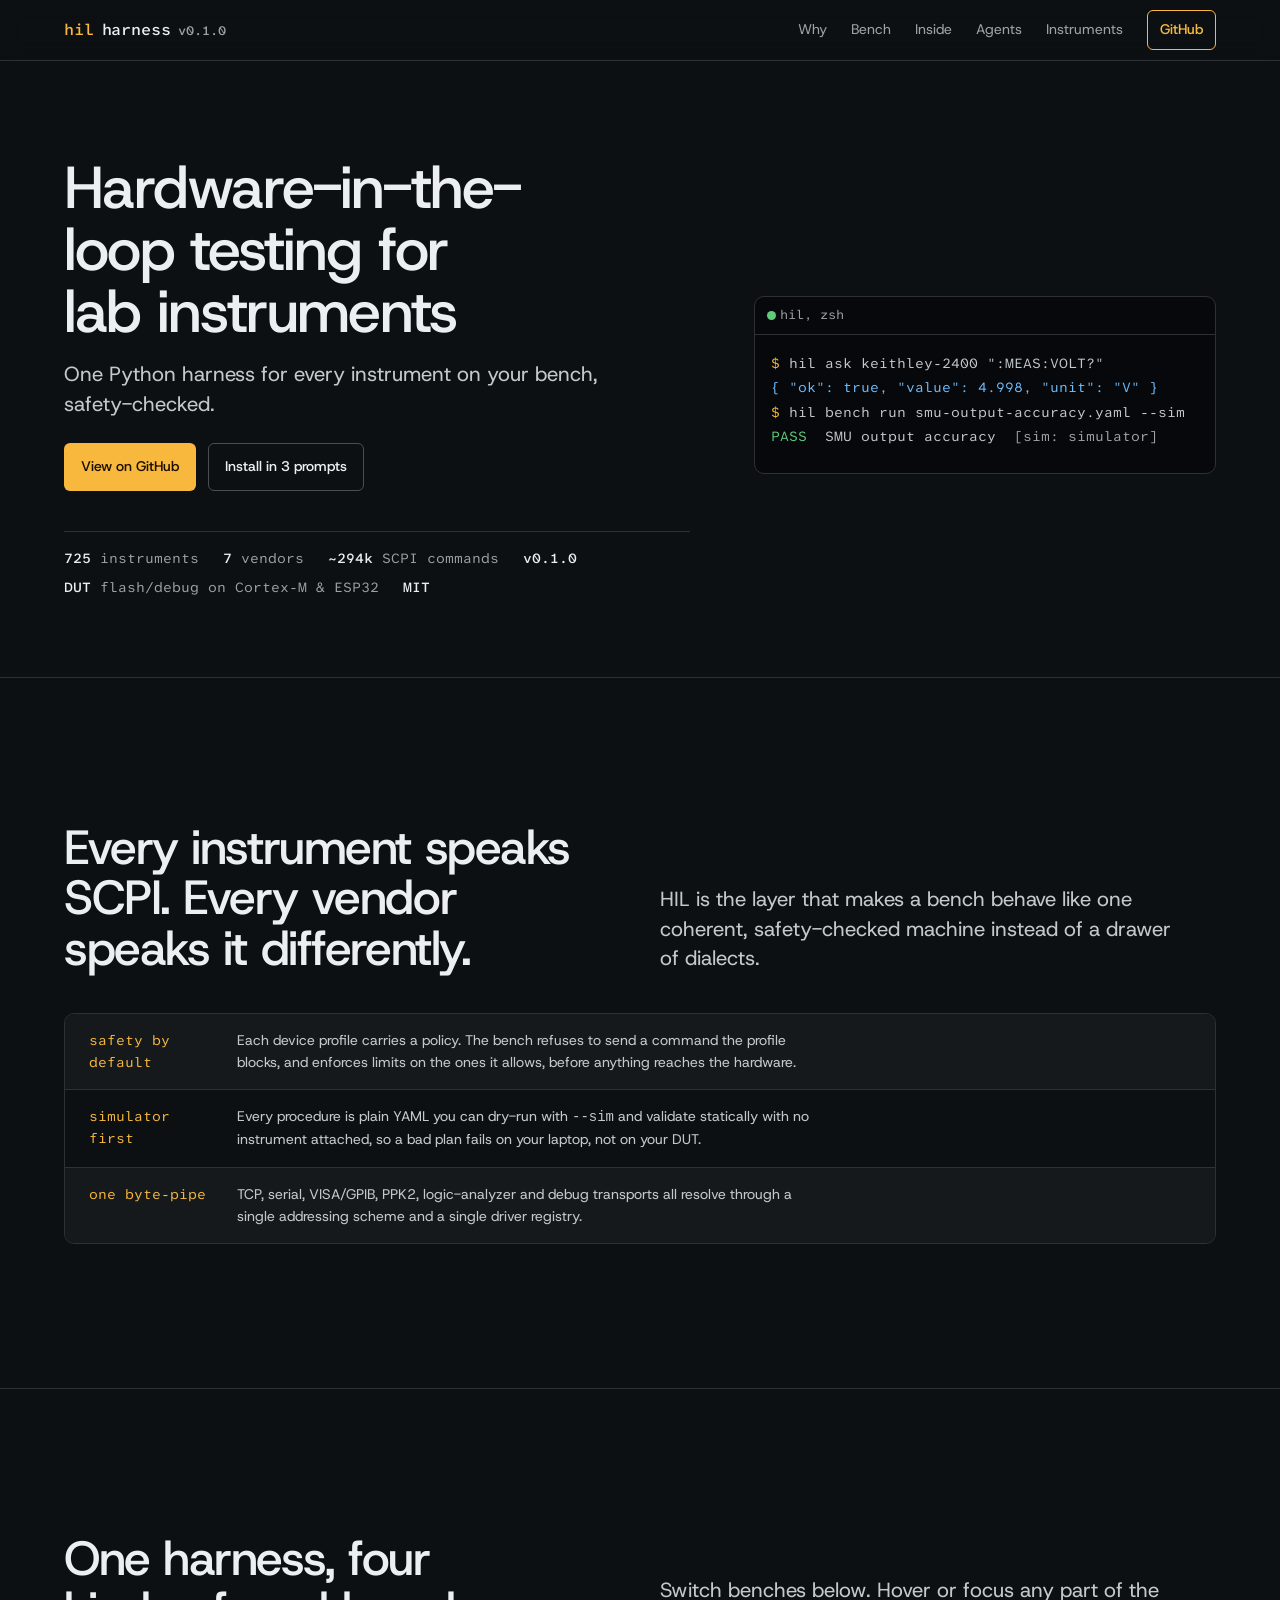
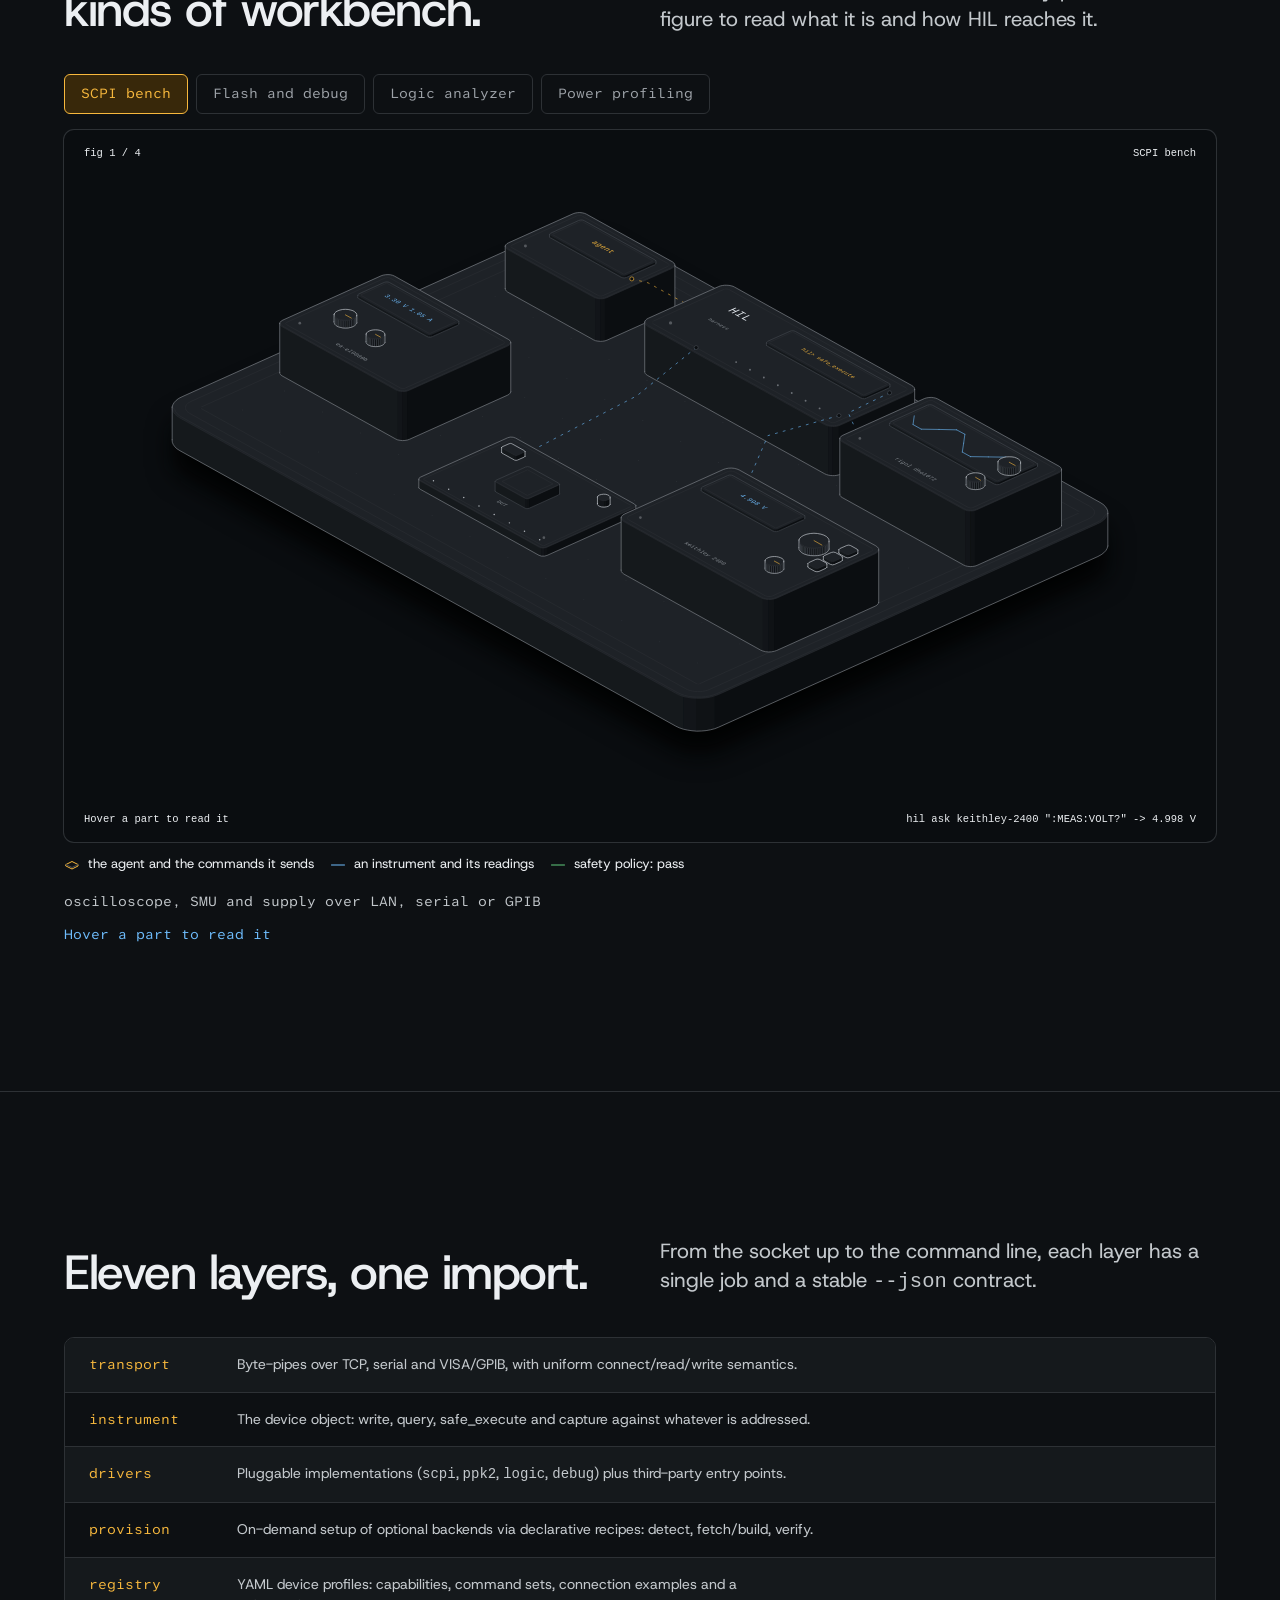
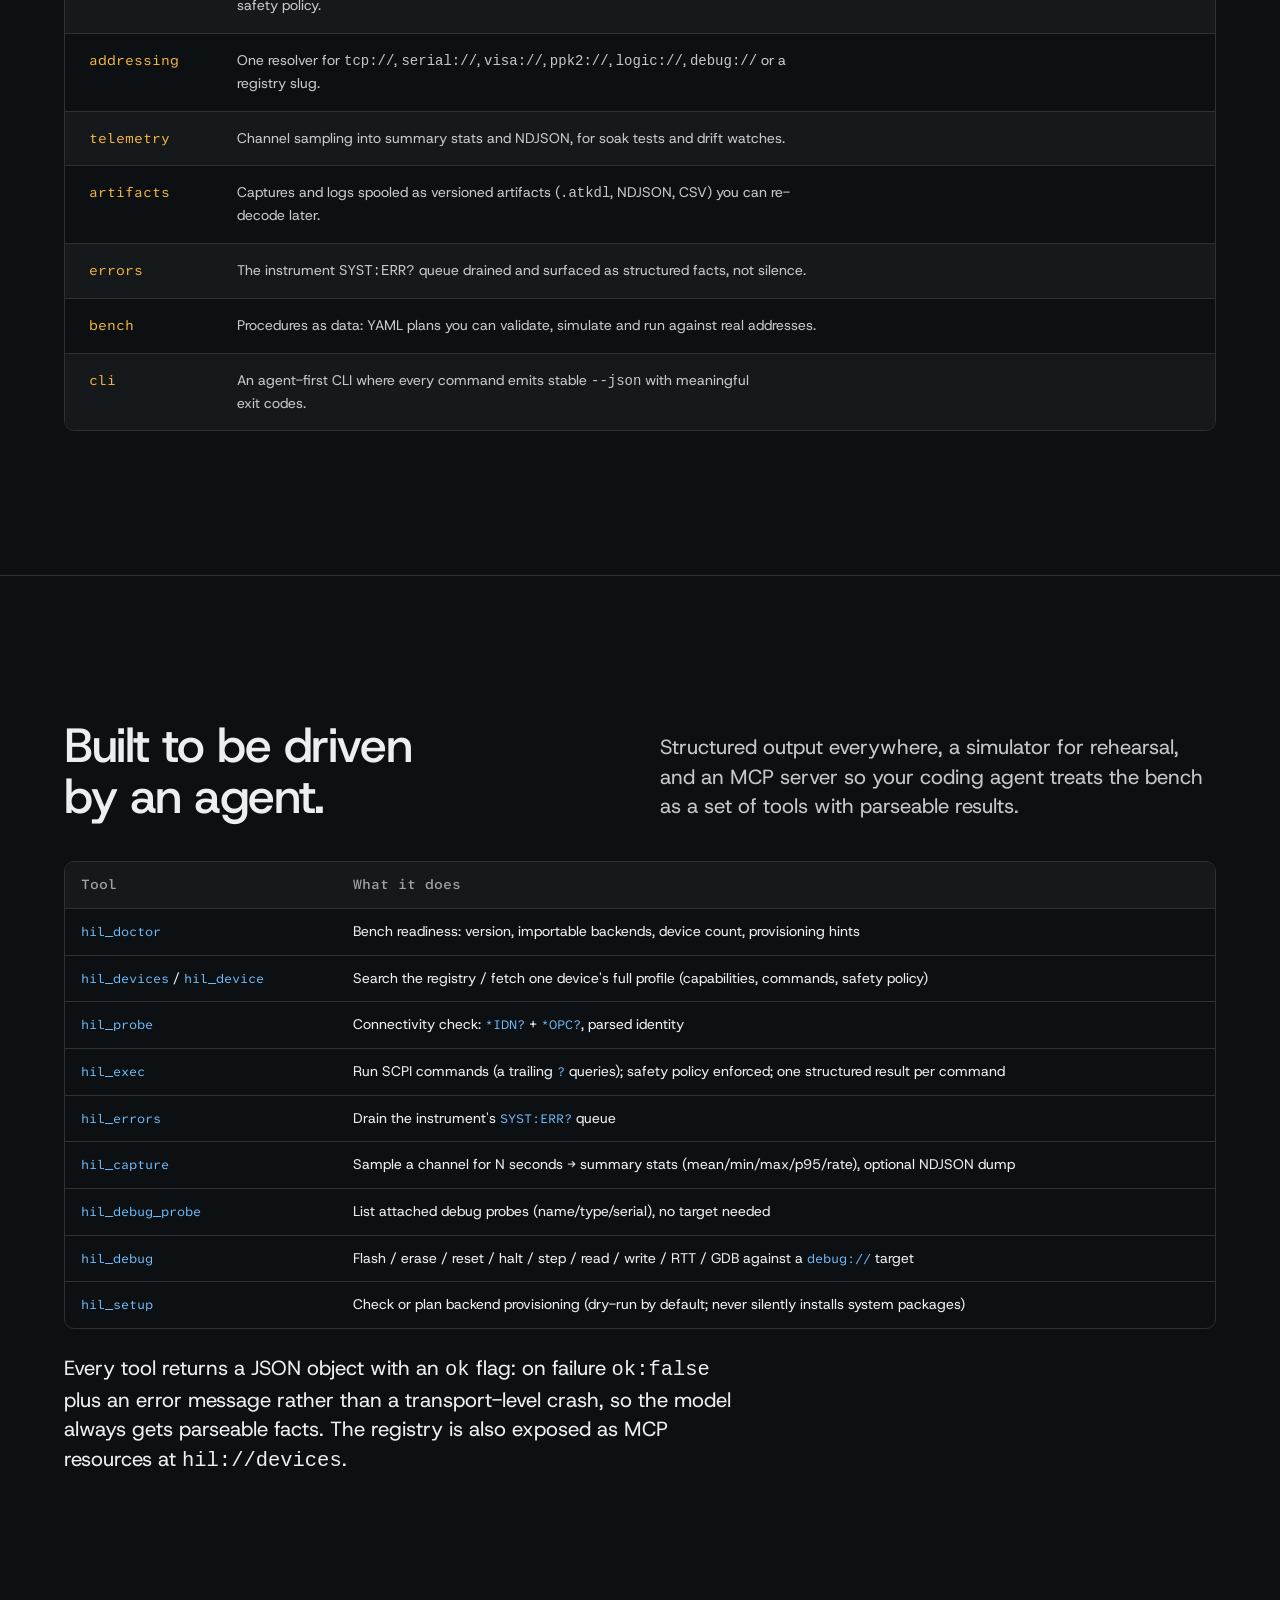
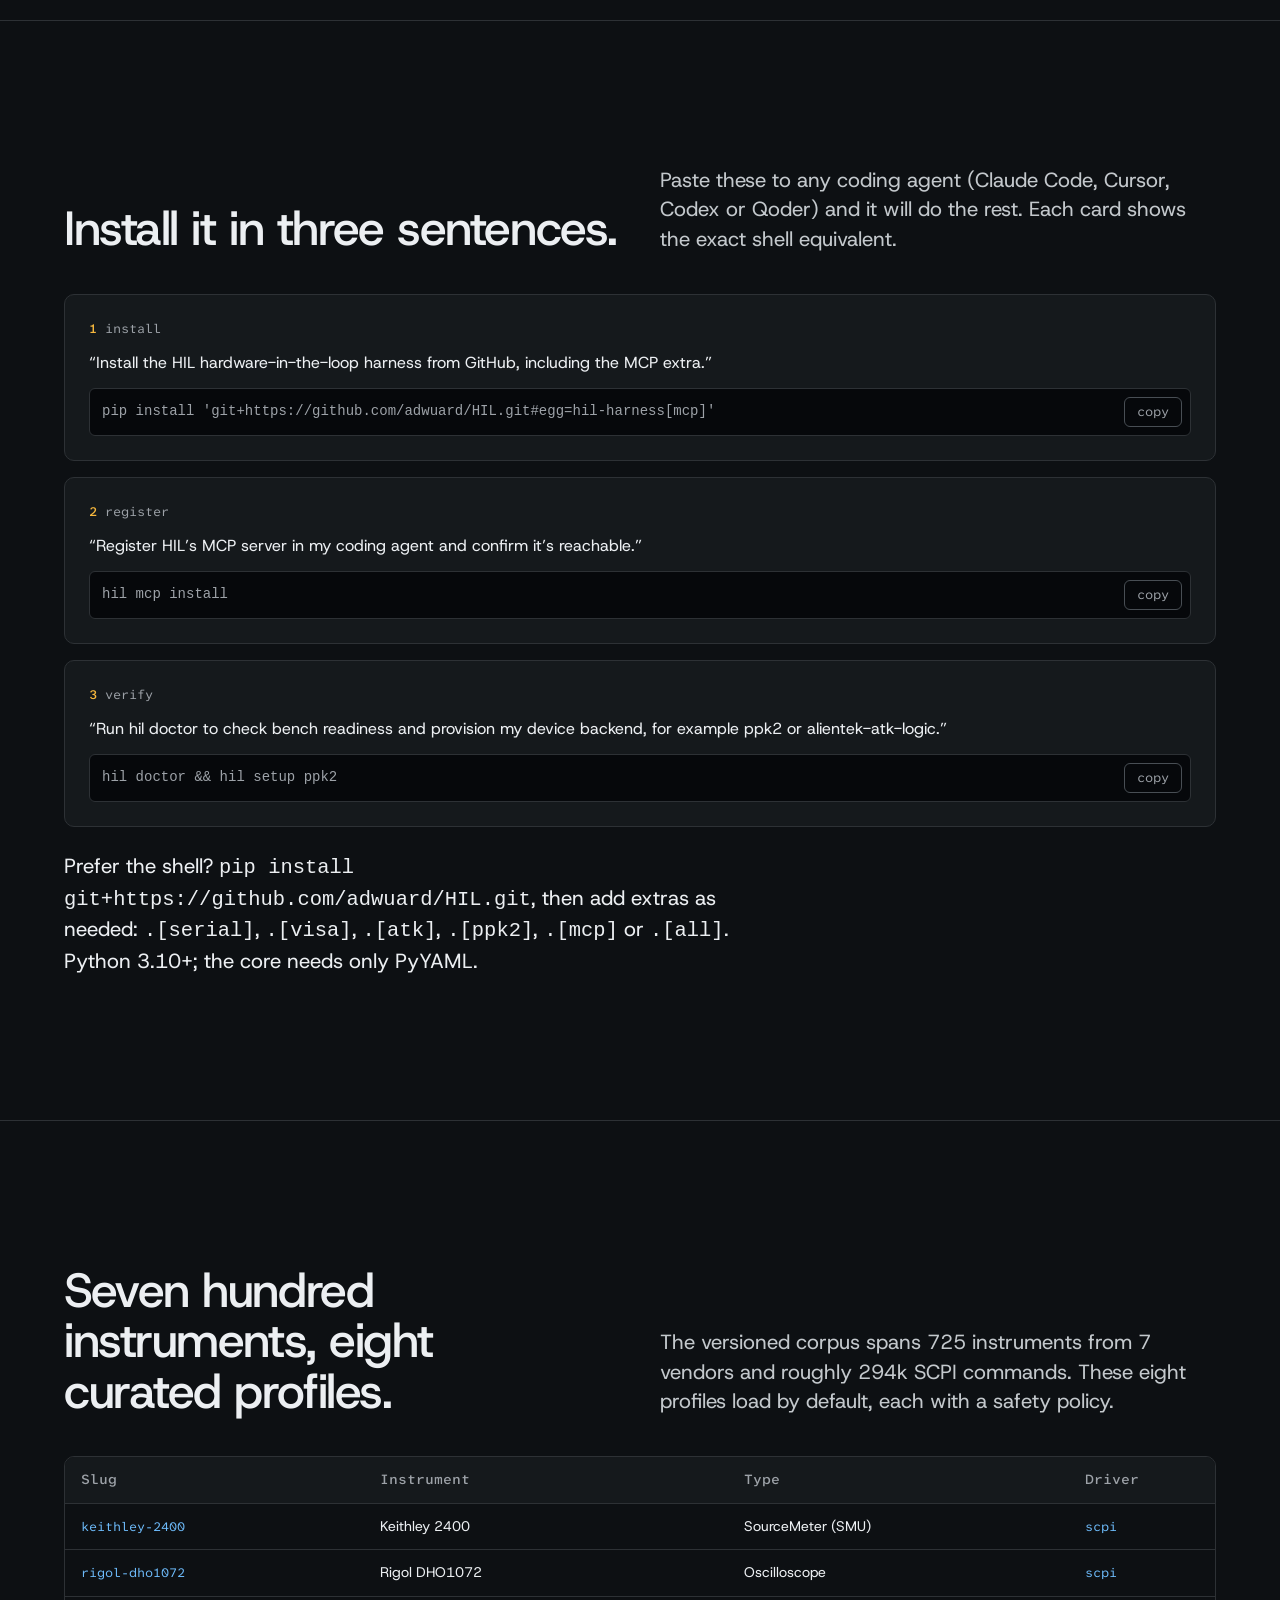
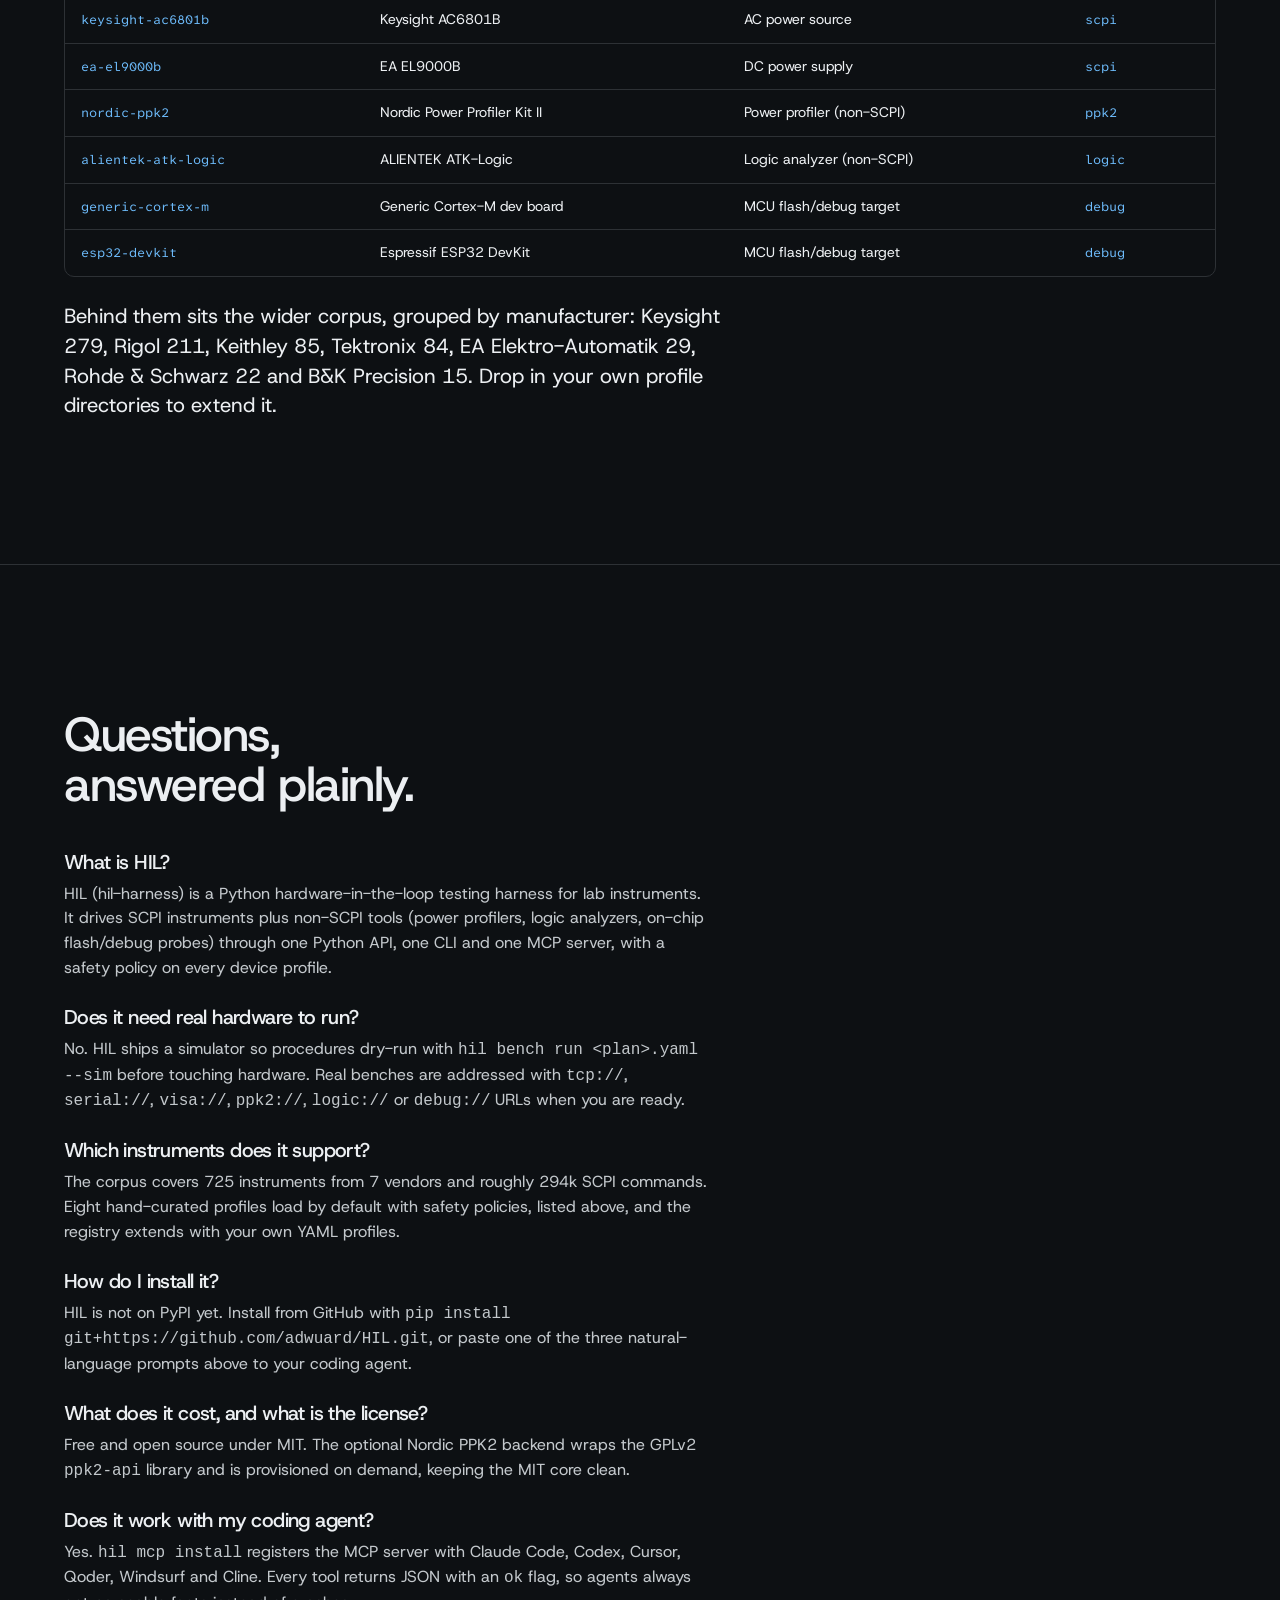
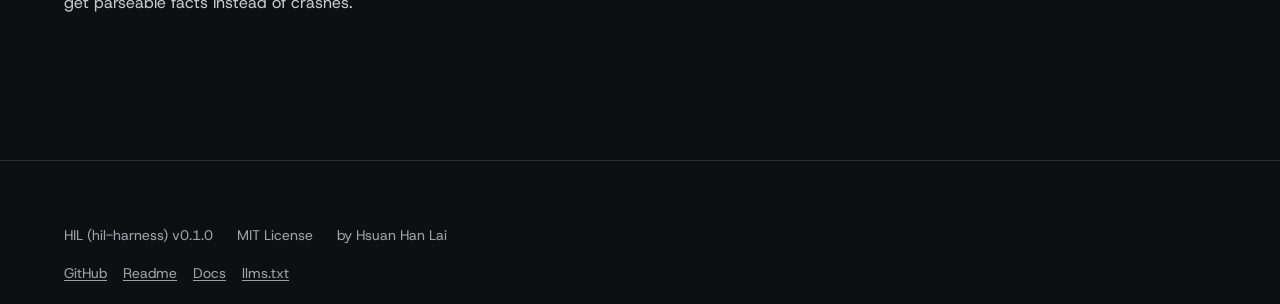
==== site/index.html @ 5eefd635 "Add landing page with interactive bench, deploy via Pages" ====
<!doctype html>
<html lang="en">
<head>
<meta charset="utf-8">
<meta name="viewport" content="width=device-width, initial-scale=1">
<title>HIL: Hardware-in-the-Loop testing for lab instruments</title>
<meta name="description" content="Hardware-in-the-loop testing for lab instruments: 725 SCPI devices across 7 vendors, plus power profilers, logic analyzers and debug probes. Safety-checked, agent-ready.">
<link rel="canonical" href="https://hsuanhanlai.com/HIL/">
<meta name="theme-color" content="#15181c">
<link rel="icon" type="image/svg+xml" href="./assets/img/favicon.svg">
<meta property="og:type" content="website">
<meta property="og:site_name" content="HIL">
<meta property="og:title" content="HIL: Hardware-in-the-Loop testing for lab instruments">
<meta property="og:description" content="One Python harness that drives 725 SCPI instruments across 7 vendors, plus power profilers, logic analyzers and flash/debug probes, all safety-checked and agent-ready.">
<meta property="og:url" content="https://hsuanhanlai.com/HIL/">
<meta property="og:image" content="https://hsuanhanlai.com/HIL/assets/img/og-hero.png">
<meta property="og:image:width" content="1200">
<meta property="og:image:height" content="630">
<meta name="twitter:card" content="summary_large_image">
<meta name="twitter:title" content="HIL: Hardware-in-the-Loop testing for lab instruments">
<meta name="twitter:description" content="One Python harness that drives 725 SCPI instruments across 7 vendors, plus power profilers, logic analyzers and flash/debug probes, all safety-checked and agent-ready.">
<meta name="twitter:image" content="https://hsuanhanlai.com/HIL/assets/img/og-hero.png">
<link rel="preconnect" href="https://fonts.googleapis.com">
<link rel="preconnect" href="https://fonts.gstatic.com" crossorigin>
<link href="https://fonts.googleapis.com/css2?family=Host+Grotesk:wght@400;500&family=Atkinson+Hyperlegible+Mono:wght@400;500&display=swap" rel="stylesheet">
<link rel="stylesheet" href="./assets/styles.css">
<script type="application/ld+json">
{"@context":"https://schema.org","@graph":[
{"@type":"SoftwareApplication","name":"HIL","alternateName":"hil-harness","applicationCategory":"DeveloperApplication","operatingSystem":"Python 3.10+","softwareVersion":"0.1.0","license":"https://opensource.org/licenses/MIT","codeRepository":"https://github.com/adwuard/HIL","url":"https://hsuanhanlai.com/HIL/","description":"Hardware-in-the-loop testing harness for lab instruments: drives SCPI instruments, power profilers, logic analyzers and on-chip flash/debug probes from one Python API, CLI and MCP server, with a safety policy on every device.","author":{"@type":"Person","name":"Hsuan Han Lai"},"offers":{"@type":"Offer","price":"0","priceCurrency":"USD"}},
{"@type":"WebSite","name":"HIL","url":"https://hsuanhanlai.com/HIL/"},
{"@type":"FAQPage","mainEntity":[
{"@type":"Question","name":"What is HIL?","acceptedAnswer":{"@type":"Answer","text":"HIL (hil-harness) is a Python hardware-in-the-loop testing harness for lab instruments. It drives SCPI instruments plus non-SCPI tools such as power profilers, logic analyzers and on-chip flash/debug probes through one Python API, one CLI and one MCP server, with a safety policy attached to every device profile."}},
{"@type":"Question","name":"Does HIL need real hardware to run?","acceptedAnswer":{"@type":"Answer","text":"No. HIL ships a simulator so procedures can be dry-run with `hil bench run <plan>.yaml --sim` before touching real hardware. Real benches are addressed with tcp://, serial://, visa://, ppk2://, logic:// or debug:// URLs when you are ready."}},
{"@type":"Question","name":"Which instruments does HIL support?","acceptedAnswer":{"@type":"Answer","text":"The versioned corpus covers 725 instruments from 7 vendors and roughly 294k SCPI commands. Eight hand-curated profiles load by default with safety policies: Keithley 2400, Rigol DHO1072, Keysight AC6801B, EA EL9000B, Nordic PPK2, ALIENTEK ATK-Logic, generic Cortex-M and ESP32 DevKit."}},
{"@type":"Question","name":"How do I install HIL?","acceptedAnswer":{"@type":"Answer","text":"HIL is not on PyPI yet; install from GitHub with `pip install git+https://github.com/adwuard/HIL.git`, adding extras such as `hil-harness[mcp]` for the MCP server. Alternatively paste one of the natural-language prompts on this page to your coding agent."}},
{"@type":"Question","name":"What does HIL cost and what is the license?","acceptedAnswer":{"@type":"Answer","text":"HIL is free and open source under the MIT license. The optional Nordic PPK2 backend wraps the GPLv2 ppk2-api library and is provisioned on demand, keeping the MIT core clean."}},
{"@type":"Question","name":"Does HIL work with my coding agent?","acceptedAnswer":{"@type":"Answer","text":"Yes. `hil mcp install` registers the HIL MCP server with Claude Code, Codex, Cursor, Qoder, Windsurf and Cline. Every tool returns a JSON object with an ok flag so agents always receive parseable facts."}}
]}]}
</script>
</head>
<body>
<a class="skip-link" href="#main">Skip to content</a>

<header class="site-header">
  <div class="container">
    <a class="wordmark" href="./"><span class="mark">hil</span><span>harness</span><span class="ver">v0.1.0</span></a>
    <nav class="site-nav" aria-label="Primary">
      <a href="#why">Why</a>
      <a href="#bench">Bench</a>
      <a href="#inside">Inside</a>
      <a href="#agents">Agents</a>
      <a href="#instruments">Instruments</a>
      <a class="nav-cta" href="https://github.com/adwuard/HIL">GitHub</a>
    </nav>
  </div>
</header>

<main id="main">

  <section class="hero">
    <div class="container hero-grid">
      <div>
        <h1>Hardware-in-the-loop testing for lab instruments</h1>
        <p class="lead">One Python harness for every instrument on your bench, safety-checked.</p>
        <div class="hero-cta">
          <a class="btn btn-primary" href="https://github.com/adwuard/HIL">View on GitHub</a>
          <a class="btn btn-ghost" href="#install">Install in 3 prompts</a>
        </div>
        <dl class="stat-strip">
          <div><b class="num">725</b> instruments</div>
          <div><b class="num">7</b> vendors</div>
          <div><b class="num">~294k</b> SCPI commands</div>
          <div><b>v0.1.0</b></div>
          <div><b>DUT</b> flash/debug on Cortex-M &amp; ESP32</div>
          <div><b>MIT</b></div>
        </dl>
      </div>
      <div class="term" aria-label="Example terminal session">
        <div class="term-bar"><span class="dot ok"></span><span>hil, zsh</span></div>
        <div class="term-body"><span class="p">$</span> hil ask keithley-2400 ":MEAS:VOLT?"
<span class="c">{ "ok": true, "value": 4.998, "unit": "V" }</span>
<span class="p">$</span> hil bench run smu-output-accuracy.yaml --sim
<span class="g">PASS</span>  SMU output accuracy  <span class="m">[sim: simulator]</span></div>
      </div>
    </div>
  </section>

  <section class="section" id="why">
    <div class="container">
      <div class="section-head">
        <h2>Every instrument speaks SCPI. Every vendor speaks it differently.</h2>
        <p class="lead">HIL is the layer that makes a bench behave like one coherent, safety-checked machine instead of a drawer of dialects.</p>
      </div>
      <div class="stack">
        <div class="stack-row"><span class="layer">safety by default</span><p>Each device profile carries a policy. The bench refuses to send a command the profile blocks, and enforces limits on the ones it allows, before anything reaches the hardware.</p></div>
        <div class="stack-row"><span class="layer">simulator first</span><p>Every procedure is plain YAML you can dry-run with <code>--sim</code> and validate statically with no instrument attached, so a bad plan fails on your laptop, not on your DUT.</p></div>
        <div class="stack-row"><span class="layer">one byte-pipe</span><p>TCP, serial, VISA/GPIB, PPK2, logic-analyzer and debug transports all resolve through a single addressing scheme and a single driver registry.</p></div>
      </div>
    </div>
  </section>

  <section class="section" id="bench">
    <div class="container">
      <div class="section-head">
        <h2>One harness, four kinds of workbench.</h2>
        <p class="lead">Switch benches below. Hover or focus any part of the figure to read what it is and how HIL reaches it.</p>
      </div>
      <div class="bench iso">
        <div class="bench-tabs"></div>
        <figure class="iso-figure bench-figure" id="bench-figure">
          <div class="iso-plate" aria-label="SCPI bench workbench">
            <div class="iso-plate-corners" aria-hidden="true">
              <span class="iso-plate-corner" data-corner="fig">fig 1 / 4</span>
              <span class="iso-plate-corner" data-corner="title">SCPI bench</span>
              <span class="iso-plate-corner" data-corner="hint">Hover a part to read it</span>
              <span class="iso-plate-corner" data-corner="readout" data-readout>hil ask keithley-2400 ":MEAS:VOLT?"  -&gt;  4.998 V</span>
            </div>
            <div data-svg-host><svg xmlns="http://www.w3.org/2000/svg" class="iso-svg bench-svg" viewBox="0 0 820 470" role="img" aria-label="A hardware-in-the-loop bench drawn in isometric. An AI agent node on the left links to the HIL harness at the back, which fans out over colour-coded links to the instruments of the selected workbench and to the device under test at the front. Amber is the agent and its commands, blue is an instrument and its readings, green is a passing safety check."><g data-part="bench"><path class="iso-halo" d="M62.5 190.7L63.2 188.5L64.7 186.5L67 184.6L69.9 182.9L351.7 56.1L355.2 54.8L359.2 53.9L363.5 53.3L367.9 53.2L372.2 53.6L376.4 54.3L380.2 55.5L383.4 56.9L751.7 261.5L754.3 263.2L756.2 265.2L757.3 267.4L757.5 269.6L757.5 293.9L756.8 296.1L755.3 298.1L753 300L750.1 301.6L468.3 428.5L464.8 429.8L460.8 430.7L456.5 431.3L452.1 431.4L447.8 431L443.6 430.3L439.8 429.1L436.6 427.7L68.3 223.1L65.7 221.4L63.8 219.4L62.7 217.2L62.5 215Z"/><g class="iso-solid"><path class="iso-fill" d="M355.4 88.2L355.8 86.8L356.9 85.5L358.7 84.4L361 83.6L363.7 83.2L366.5 83.2L369.2 83.6L371.6 84.3L373.4 85.3L374.6 86.6L375.1 88L375.1 102.6L374.7 104L373.6 105.2L371.8 106.3L369.5 107.1L366.8 107.5L364 107.5L361.4 107.2L359 106.4L357.1 105.4L355.9 104.1L355.4 102.8Z"/><path class="iso-shade" data-shade="0" d="M371.8 106.3L369.5 107.1L369.5 92.5L371.8 91.7ZM375.1 102.6L374.7 104L374.7 89.4L375.1 88ZM374.7 104L373.6 105.2L373.6 90.6L374.7 89.4ZM373.6 105.2L371.8 106.3L371.8 91.7L373.6 90.6Z"/><path class="iso-shade" data-shade="1" d="M369.5 107.1L366.8 107.5L366.8 92.9L369.5 92.5ZM366.8 107.5L364 107.5L364 92.9L366.8 92.9Z"/><path class="iso-shade" data-shade="2" d="M364 107.5L361.4 107.2L361.4 92.6L364 92.9Z"/><path class="iso-shade" data-shade="3" d="M361.4 107.2L359 106.4L359 91.8L361.4 92.6ZM359 106.4L357.1 105.4L357.1 90.8L359 91.8ZM357.1 105.4L355.9 104.1L355.9 89.5L357.1 90.8ZM355.9 104.1L355.4 102.8L355.4 88.2L355.9 89.5Z"/><path class="iso-top" d="M371.8 91.7L369.5 92.5L366.8 92.9L364 92.9L361.4 92.6L359 91.8L357.1 90.8L355.9 89.5L355.4 88.2L355.8 86.8L356.9 85.5L358.7 84.4L361 83.6L363.7 83.2L366.5 83.2L369.2 83.6L371.6 84.3L373.4 85.3L374.6 86.6L375.1 88L374.7 89.4L373.6 90.6Z"/><path class="iso-line iso-crease" data-tone="faint" d="M375.1 88L374.7 89.4L373.6 90.6L371.8 91.7L369.5 92.5L366.8 92.9L364 92.9L361.4 92.6L359 91.8L357.1 90.8L355.9 89.5L355.4 88.2"/><path class="iso-line iso-edge" data-tone="lo" d="M355.4 88.2L355.8 86.8L356.9 85.5L358.7 84.4L361 83.6L363.7 83.2L366.5 83.2L369.2 83.6L371.6 84.3L373.4 85.3L374.6 86.6L375.1 88M375.1 102.6L374.7 104L373.6 105.2L371.8 106.3L369.5 107.1L366.8 107.5L364 107.5L361.4 107.2L359 106.4L357.1 105.4L355.9 104.1L355.4 102.8M355.4 88.2L355.4 102.8M375.1 88L375.1 102.6"/></g><g class="iso-solid"><path class="iso-fill" d="M102.9 201.8L103.3 200.5L104.4 199.2L106.2 198.1L108.5 197.3L111.2 196.9L114 196.9L116.7 197.2L119 198L120.9 199L122.1 200.3L122.6 201.7L122.6 216.2L122.2 217.6L121.1 218.9L119.3 220L117 220.8L114.3 221.2L111.5 221.2L108.8 220.9L106.4 220.1L104.6 219.1L103.4 217.8L102.9 216.4Z"/><path class="iso-shade" data-shade="0" d="M119.3 220L117 220.8L117 206.2L119.3 205.4ZM122.6 216.2L122.2 217.6L122.2 203L122.6 201.7ZM122.2 217.6L121.1 218.9L121.1 204.3L122.2 203ZM121.1 218.9L119.3 220L119.3 205.4L121.1 204.3Z"/><path class="iso-shade" data-shade="1" d="M117 220.8L114.3 221.2L114.3 206.6L117 206.2ZM114.3 221.2L111.5 221.2L111.5 206.6L114.3 206.6Z"/><path class="iso-shade" data-shade="2" d="M111.5 221.2L108.8 220.9L108.8 206.3L111.5 206.6Z"/><path class="iso-shade" data-shade="3" d="M108.8 220.9L106.4 220.1L106.4 205.5L108.8 206.3ZM106.4 220.1L104.6 219.1L104.6 204.5L106.4 205.5ZM104.6 219.1L103.4 217.8L103.4 203.2L104.6 204.5ZM103.4 217.8L102.9 216.4L102.9 201.8L103.4 203.2Z"/><path class="iso-top" d="M119.3 205.4L117 206.2L114.3 206.6L111.5 206.6L108.8 206.3L106.4 205.5L104.6 204.5L103.4 203.2L102.9 201.8L103.3 200.5L104.4 199.2L106.2 198.1L108.5 197.3L111.2 196.9L114 196.9L116.7 197.2L119 198L120.9 199L122.1 200.3L122.6 201.7L122.2 203L121.1 204.3Z"/><path class="iso-line iso-crease" data-tone="faint" d="M122.6 201.7L122.2 203L121.1 204.3L119.3 205.4L117 206.2L114.3 206.6L111.5 206.6L108.8 206.3L106.4 205.5L104.6 204.5L103.4 203.2L102.9 201.8"/><path class="iso-line iso-edge" data-tone="lo" d="M102.9 201.8L103.3 200.5L104.4 199.2L106.2 198.1L108.5 197.3L111.2 196.9L114 196.9L116.7 197.2L119 198L120.9 199L122.1 200.3L122.6 201.7M122.6 216.2L122.2 217.6L121.1 218.9L119.3 220L117 220.8L114.3 221.2L111.5 221.2L108.8 220.9L106.4 220.1L104.6 219.1L103.4 217.8L102.9 216.4M102.9 201.8L102.9 216.4M122.6 201.7L122.6 216.2"/></g><g class="iso-solid"><path class="iso-fill" d="M697.4 278.1L697.8 276.7L698.9 275.4L700.7 274.3L703 273.5L705.7 273.1L708.5 273.1L711.2 273.5L713.6 274.2L715.4 275.2L716.6 276.5L717.1 277.9L717.1 292.5L716.7 293.9L715.6 295.1L713.8 296.2L711.5 297L708.8 297.4L706 297.4L703.3 297.1L701 296.3L699.1 295.3L697.9 294L697.4 292.7Z"/><path class="iso-shade" data-shade="0" d="M713.8 296.2L711.5 297L711.5 282.4L713.8 281.6ZM717.1 292.5L716.7 293.9L716.7 279.3L717.1 277.9ZM716.7 293.9L715.6 295.1L715.6 280.6L716.7 279.3ZM715.6 295.1L713.8 296.2L713.8 281.6L715.6 280.6Z"/><path class="iso-shade" data-shade="1" d="M711.5 297L708.8 297.4L708.8 282.8L711.5 282.4ZM708.8 297.4L706 297.4L706 282.9L708.8 282.8Z"/><path class="iso-shade" data-shade="2" d="M706 297.4L703.3 297.1L703.3 282.5L706 282.9Z"/><path class="iso-shade" data-shade="3" d="M703.3 297.1L701 296.3L701 281.8L703.3 282.5ZM701 296.3L699.1 295.3L699.1 280.7L701 281.8ZM699.1 295.3L697.9 294L697.9 279.5L699.1 280.7ZM697.9 294L697.4 292.7L697.4 278.1L697.9 279.5Z"/><path class="iso-top" d="M713.8 281.6L711.5 282.4L708.8 282.8L706 282.9L703.3 282.5L701 281.8L699.1 280.7L697.9 279.5L697.4 278.1L697.8 276.7L698.9 275.4L700.7 274.3L703 273.5L705.7 273.1L708.5 273.1L711.2 273.5L713.6 274.2L715.4 275.2L716.6 276.5L717.1 277.9L716.7 279.3L715.6 280.6Z"/><path class="iso-line iso-crease" data-tone="faint" d="M717.1 277.9L716.7 279.3L715.6 280.6L713.8 281.6L711.5 282.4L708.8 282.8L706 282.9L703.3 282.5L701 281.8L699.1 280.7L697.9 279.5L697.4 278.1"/><path class="iso-line iso-edge" data-tone="lo" d="M697.4 278.1L697.8 276.7L698.9 275.4L700.7 274.3L703 273.5L705.7 273.1L708.5 273.1L711.2 273.5L713.6 274.2L715.4 275.2L716.6 276.5L717.1 277.9M717.1 292.5L716.7 293.9L715.6 295.1L713.8 296.2L711.5 297L708.8 297.4L706 297.4L703.3 297.1L701 296.3L699.1 295.3L697.9 294L697.4 292.7M697.4 278.1L697.4 292.7M717.1 277.9L717.1 292.5"/></g><g class="iso-solid"><path class="iso-fill" d="M444.9 391.8L445.3 390.4L446.4 389.1L448.2 388L450.5 387.2L453.2 386.8L456 386.8L458.6 387.2L461 387.9L462.9 388.9L464.1 390.2L464.6 391.6L464.6 406.2L464.2 407.5L463.1 408.8L461.3 409.9L459 410.7L456.3 411.1L453.5 411.1L450.8 410.8L448.4 410L446.6 409L445.4 407.7L444.9 406.3Z"/><path class="iso-shade" data-shade="0" d="M461.3 409.9L459 410.7L459 396.1L461.3 395.3ZM464.6 406.2L464.2 407.5L464.2 393L464.6 391.6ZM464.2 407.5L463.1 408.8L463.1 394.2L464.2 393ZM463.1 408.8L461.3 409.9L461.3 395.3L463.1 394.2Z"/><path class="iso-shade" data-shade="1" d="M459 410.7L456.3 411.1L456.3 396.5L459 396.1ZM456.3 411.1L453.5 411.1L453.5 396.5L456.3 396.5Z"/><path class="iso-shade" data-shade="2" d="M453.5 411.1L450.8 410.8L450.8 396.2L453.5 396.5Z"/><path class="iso-shade" data-shade="3" d="M450.8 410.8L448.4 410L448.4 395.4L450.8 396.2ZM448.4 410L446.6 409L446.6 394.4L448.4 395.4ZM446.6 409L445.4 407.7L445.4 393.1L446.6 394.4ZM445.4 407.7L444.9 406.3L444.9 391.8L445.4 393.1Z"/><path class="iso-top" d="M461.3 395.3L459 396.1L456.3 396.5L453.5 396.5L450.8 396.2L448.4 395.4L446.6 394.4L445.4 393.1L444.9 391.8L445.3 390.4L446.4 389.1L448.2 388L450.5 387.2L453.2 386.8L456 386.8L458.6 387.2L461 387.9L462.9 388.9L464.1 390.2L464.6 391.6L464.2 393L463.1 394.2Z"/><path class="iso-line iso-crease" data-tone="faint" d="M464.6 391.6L464.2 393L463.1 394.2L461.3 395.3L459 396.1L456.3 396.5L453.5 396.5L450.8 396.2L448.4 395.4L446.6 394.4L445.4 393.1L444.9 391.8"/><path class="iso-line iso-edge" data-tone="lo" d="M444.9 391.8L445.3 390.4L446.4 389.1L448.2 388L450.5 387.2L453.2 386.8L456 386.8L458.6 387.2L461 387.9L462.9 388.9L464.1 390.2L464.6 391.6M464.6 406.2L464.2 407.5L463.1 408.8L461.3 409.9L459 410.7L456.3 411.1L453.5 411.1L450.8 410.8L448.4 410L446.6 409L445.4 407.7L444.9 406.3M444.9 391.8L444.9 406.3M464.6 391.6L464.6 406.2"/></g><g class="iso-solid"><path class="iso-fill" d="M62.5 176.1L63 174.4L64 172.7L65.5 171.1L67.5 169.6L69.9 168.4L351.7 41.5L354.5 40.4L357.6 39.6L360.9 39L364.4 38.7L367.9 38.6L371.4 38.9L374.8 39.4L378 40.1L380.9 41.1L383.4 42.3L751.7 246.9L753.9 248.3L755.5 249.8L756.7 251.5L757.4 253.2L757.5 255L757.5 279.3L757 281L756 282.7L754.5 284.3L752.5 285.8L750.1 287.1L468.3 413.9L465.5 415L462.4 415.8L459.1 416.4L455.6 416.7L452.1 416.8L448.6 416.5L445.2 416L442 415.3L439.1 414.3L436.6 413.1L68.3 208.5L66.1 207.1L64.5 205.6L63.3 203.9L62.6 202.2L62.5 200.4Z"/><path class="iso-shade" data-shade="0" d="M757.5 279.3L757 281L757 256.7L757.5 255ZM757 281L756 282.7L756 258.4L757 256.7ZM756 282.7L754.5 284.3L754.5 260L756 258.4ZM754.5 284.3L752.5 285.8L752.5 261.5L754.5 260ZM752.5 285.8L750.1 287.1L750.1 262.7L752.5 261.5ZM750.1 287.1L468.3 413.9L468.3 389.6L750.1 262.7ZM468.3 413.9L465.5 415L465.5 390.6L468.3 389.6Z"/><path class="iso-shade" data-shade="1" d="M465.5 415L462.4 415.8L462.4 391.5L465.5 390.6ZM462.4 415.8L459.1 416.4L459.1 392.1L462.4 391.5ZM459.1 416.4L455.6 416.7L455.6 392.4L459.1 392.1ZM455.6 416.7L452.1 416.8L452.1 392.4L455.6 392.4Z"/><path class="iso-shade" data-shade="2" d="M452.1 416.8L448.6 416.5L448.6 392.2L452.1 392.4ZM448.6 416.5L445.2 416L445.2 391.7L448.6 392.2ZM445.2 416L442 415.3L442 391L445.2 391.7Z"/><path class="iso-shade" data-shade="3" d="M442 415.3L439.1 414.3L439.1 390L442 391ZM439.1 414.3L436.6 413.1L436.6 388.7L439.1 390ZM436.6 413.1L68.3 208.5L68.3 184.2L436.6 388.7ZM68.3 208.5L66.1 207.1L66.1 182.8L68.3 184.2ZM66.1 207.1L64.5 205.6L64.5 181.3L66.1 182.8ZM64.5 205.6L63.3 203.9L63.3 179.6L64.5 181.3ZM63.3 203.9L62.6 202.2L62.6 177.9L63.3 179.6ZM62.6 202.2L62.5 200.4L62.5 176.1L62.6 177.9Z"/><path class="iso-top" d="M751.7 246.9L753.9 248.3L755.5 249.8L756.7 251.5L757.4 253.2L757.5 255L757 256.7L756 258.4L754.5 260L752.5 261.5L750.1 262.7L468.3 389.6L465.5 390.6L462.4 391.5L459.1 392.1L455.6 392.4L452.1 392.4L448.6 392.2L445.2 391.7L442 391L439.1 390L436.6 388.7L68.3 184.2L66.1 182.8L64.5 181.3L63.3 179.6L62.6 177.9L62.5 176.1L63 174.4L64 172.7L65.5 171.1L67.5 169.6L69.9 168.4L351.7 41.5L354.5 40.4L357.6 39.6L360.9 39L364.4 38.7L367.9 38.6L371.4 38.9L374.8 39.4L378 40.1L380.9 41.1L383.4 42.3Z"/><path class="iso-line iso-crease" data-tone="faint" d="M757.5 255L757 256.7L756 258.4L754.5 260L752.5 261.5L750.1 262.7L468.3 389.6L465.5 390.6L462.4 391.5L459.1 392.1L455.6 392.4L452.1 392.4L448.6 392.2L445.2 391.7L442 391L439.1 390L436.6 388.7L68.3 184.2L66.1 182.8L64.5 181.3L63.3 179.6L62.6 177.9L62.5 176.1"/><path class="iso-line iso-bevel" data-tone="faint" d="M757.5 255L755.2 256.5L754.3 258.1L752.9 259.5L751.1 260.9L748.8 262.1L467.1 388.9L464.5 389.9L461.7 390.7L458.6 391.2L455.4 391.5L452.2 391.5L449 391.3L445.9 390.9L443 390.2L440.3 389.2L437.9 388.1L69.7 183.6L67.7 182.3L66.1 180.9L65 179.4L64.5 177.8L62.5 176.1"/><path class="iso-line iso-edge" data-tone="mid" d="M62.5 176.1L63 174.4L64 172.7L65.5 171.1L67.5 169.6L69.9 168.4L351.7 41.5L354.5 40.4L357.6 39.6L360.9 39L364.4 38.7L367.9 38.6L371.4 38.9L374.8 39.4L378 40.1L380.9 41.1L383.4 42.3L751.7 246.9L753.9 248.3L755.5 249.8L756.7 251.5L757.4 253.2L757.5 255M757.5 279.3L757 281L756 282.7L754.5 284.3L752.5 285.8L750.1 287.1L468.3 413.9L465.5 415L462.4 415.8L459.1 416.4L455.6 416.7L452.1 416.8L448.6 416.5L445.2 416L442 415.3L439.1 414.3L436.6 413.1L68.3 208.5L66.1 207.1L64.5 205.6L63.3 203.9L62.6 202.2L62.5 200.4M757.5 255L757.5 279.3M62.5 176.1L62.5 200.4"/></g><path class="iso-line" data-tone="faint" d="M744.4 250L745.6 250.8L746.6 251.7L747.2 252.6L747.6 253.6L747.6 254.6L747.4 255.6L746.8 256.5L746 257.4L744.8 258.2L743.5 259L461.7 385.8L460.2 386.4L458.4 386.9L456.6 387.2L454.6 387.4L452.6 387.4L450.7 387.3L448.8 387L447 386.6L445.3 386L443.9 385.3L75.6 180.8L74.4 180L73.4 179.2L72.8 178.2L72.4 177.2L72.4 176.3L72.6 175.3L73.2 174.3L74 173.4L75.2 172.6L76.5 171.9L358.3 45L359.8 44.4L361.6 44L363.4 43.6L365.4 43.5L367.4 43.4L369.3 43.6L371.2 43.8L373 44.3L374.7 44.8L376.1 45.5Z"/><path class="iso-line" data-tone="faint" d="M736.1 253.8L736.2 253.9L736.3 254L736.4 254.1L736.4 254.2L736.4 254.3L736.4 254.4L736.3 254.5L736.2 254.6L736.1 254.7L736 254.8L454.2 381.6L454 381.7L453.9 381.7L453.6 381.8L453.4 381.8L453.2 381.8L453 381.8L452.8 381.8L452.6 381.7L452.4 381.6L452.2 381.6L83.9 177.1L83.8 177L83.7 176.9L83.6 176.8L83.6 176.7L83.6 176.5L83.6 176.4L83.7 176.3L83.8 176.2L83.9 176.1L84 176.1L365.8 49.2L366 49.2L366.1 49.1L366.4 49.1L366.6 49L366.8 49L367 49.1L367.2 49.1L367.4 49.1L367.6 49.2L367.8 49.3Z"/><g class="iso-dots" data-tone="faint"><circle cx="365.1" cy="65.5" r="0.35"/><circle cx="333.8" cy="79.6" r="0.35"/><circle cx="302.4" cy="93.7" r="0.35"/><circle cx="271.1" cy="107.8" r="0.35"/><circle cx="239.8" cy="121.9" r="0.35"/><circle cx="208.5" cy="136" r="0.35"/><circle cx="177.2" cy="150" r="0.35"/><circle cx="145.9" cy="164.1" r="0.35"/><circle cx="114.6" cy="178.2" r="0.35"/><circle cx="393.2" cy="81.1" r="0.35"/><circle cx="361.9" cy="95.2" r="0.35"/><circle cx="330.6" cy="109.3" r="0.35"/><circle cx="299.3" cy="123.4" r="0.35"/><circle cx="268" cy="137.5" r="0.35"/><circle cx="236.7" cy="151.6" r="0.35"/><circle cx="205.4" cy="165.7" r="0.35"/><circle cx="174.1" cy="179.8" r="0.35"/><circle cx="142.8" cy="193.9" r="0.35"/><circle cx="421.4" cy="96.8" r="0.35"/><circle cx="390.1" cy="110.9" r="0.35"/><circle cx="358.8" cy="125" r="0.35"/><circle cx="327.5" cy="139.1" r="0.35"/><circle cx="296.2" cy="153.2" r="0.35"/><circle cx="264.9" cy="167.3" r="0.35"/><circle cx="233.6" cy="181.3" r="0.35"/><circle cx="202.3" cy="195.4" r="0.35"/><circle cx="171" cy="209.5" r="0.35"/><circle cx="449.6" cy="112.4" r="0.35"/><circle cx="418.3" cy="126.5" r="0.35"/><circle cx="387" cy="140.6" r="0.35"/><circle cx="355.7" cy="154.7" r="0.35"/><circle cx="324.4" cy="168.8" r="0.35"/><circle cx="293.1" cy="182.9" r="0.35"/><circle cx="261.8" cy="197" r="0.35"/><circle cx="230.5" cy="211.1" r="0.35"/><circle cx="199.2" cy="225.2" r="0.35"/><circle cx="477.8" cy="128.1" r="0.35"/><circle cx="446.5" cy="142.2" r="0.35"/><circle cx="415.2" cy="156.3" r="0.35"/><circle cx="383.9" cy="170.4" r="0.35"/><circle cx="352.6" cy="184.5" r="0.35"/><circle cx="321.3" cy="198.6" r="0.35"/><circle cx="290" cy="212.7" r="0.35"/><circle cx="258.7" cy="226.7" r="0.35"/><circle cx="227.4" cy="240.8" r="0.35"/><circle cx="506" cy="143.7" r="0.35"/><circle cx="474.7" cy="157.8" r="0.35"/><circle cx="443.4" cy="171.9" r="0.35"/><circle cx="412.1" cy="186" r="0.35"/><circle cx="380.8" cy="200.1" r="0.35"/><circle cx="349.5" cy="214.2" r="0.35"/><circle cx="318.2" cy="228.3" r="0.35"/><circle cx="286.9" cy="242.4" r="0.35"/><circle cx="255.6" cy="256.5" r="0.35"/><circle cx="534.2" cy="159.4" r="0.35"/><circle cx="502.9" cy="173.5" r="0.35"/><circle cx="471.6" cy="187.6" r="0.35"/><circle cx="440.3" cy="201.7" r="0.35"/><circle cx="409" cy="215.8" r="0.35"/><circle cx="377.7" cy="229.9" r="0.35"/><circle cx="346.3" cy="244" r="0.35"/><circle cx="315" cy="258" r="0.35"/><circle cx="283.7" cy="272.1" r="0.35"/><circle cx="562.4" cy="175" r="0.35"/><circle cx="531.1" cy="189.1" r="0.35"/><circle cx="499.8" cy="203.2" r="0.35"/><circle cx="468.4" cy="217.3" r="0.35"/><circle cx="437.1" cy="231.4" r="0.35"/><circle cx="405.8" cy="245.5" r="0.35"/><circle cx="374.5" cy="259.6" r="0.35"/><circle cx="343.2" cy="273.7" r="0.35"/><circle cx="311.9" cy="287.8" r="0.35"/><circle cx="590.5" cy="190.7" r="0.35"/><circle cx="559.2" cy="204.8" r="0.35"/><circle cx="527.9" cy="218.9" r="0.35"/><circle cx="496.6" cy="233" r="0.35"/><circle cx="465.3" cy="247.1" r="0.35"/><circle cx="434" cy="261.2" r="0.35"/><circle cx="402.7" cy="275.3" r="0.35"/><circle cx="371.4" cy="289.4" r="0.35"/><circle cx="340.1" cy="303.4" r="0.35"/><circle cx="618.7" cy="206.4" r="0.35"/><circle cx="587.4" cy="220.4" r="0.35"/><circle cx="556.1" cy="234.5" r="0.35"/><circle cx="524.8" cy="248.6" r="0.35"/><circle cx="493.5" cy="262.7" r="0.35"/><circle cx="462.2" cy="276.8" r="0.35"/><circle cx="430.9" cy="290.9" r="0.35"/><circle cx="399.6" cy="305" r="0.35"/><circle cx="368.3" cy="319.1" r="0.35"/><circle cx="646.9" cy="222" r="0.35"/><circle cx="615.6" cy="236.1" r="0.35"/><circle cx="584.3" cy="250.2" r="0.35"/><circle cx="553" cy="264.3" r="0.35"/><circle cx="521.7" cy="278.4" r="0.35"/><circle cx="490.4" cy="292.5" r="0.35"/><circle cx="459.1" cy="306.6" r="0.35"/><circle cx="427.8" cy="320.7" r="0.35"/><circle cx="396.5" cy="334.8" r="0.35"/><circle cx="675.1" cy="237.7" r="0.35"/><circle cx="643.8" cy="251.8" r="0.35"/><circle cx="612.5" cy="265.8" r="0.35"/><circle cx="581.2" cy="279.9" r="0.35"/><circle cx="549.9" cy="294" r="0.35"/><circle cx="518.6" cy="308.1" r="0.35"/><circle cx="487.3" cy="322.2" r="0.35"/><circle cx="456" cy="336.3" r="0.35"/><circle cx="424.7" cy="350.4" r="0.35"/><circle cx="703.3" cy="253.3" r="0.35"/><circle cx="672" cy="267.4" r="0.35"/><circle cx="640.7" cy="281.5" r="0.35"/><circle cx="609.4" cy="295.6" r="0.35"/><circle cx="578.1" cy="309.7" r="0.35"/><circle cx="546.8" cy="323.8" r="0.35"/><circle cx="515.5" cy="337.9" r="0.35"/><circle cx="484.2" cy="352" r="0.35"/><circle cx="452.9" cy="366.1" r="0.35"/></g></g><g data-part="agent"><g class="iso-solid"><path class="iso-fill" d="M309.9 56.5L310.3 55.6L311.1 54.8L312.3 54.1L360.3 32.5L361.8 32L363.5 31.7L365.3 31.6L367.1 31.8L368.8 32.2L370.2 32.8L434.1 68.2L435.1 69L435.7 69.9L435.9 70.8L435.9 102.4L435.5 103.3L434.7 104.1L433.5 104.8L385.5 126.4L384 126.9L382.3 127.2L380.5 127.3L378.7 127.1L377 126.8L375.6 126.2L311.7 90.7L310.7 89.9L310.1 89.1L309.9 88.1Z"/><path class="iso-shade" data-shade="0" d="M435.9 102.4L435.5 103.3L435.5 71.7L435.9 70.8ZM435.5 103.3L434.7 104.1L434.7 72.5L435.5 71.7ZM434.7 104.1L433.5 104.8L433.5 73.2L434.7 72.5ZM433.5 104.8L385.5 126.4L385.5 94.8L433.5 73.2ZM385.5 126.4L384 126.9L384 95.3L385.5 94.8Z"/><path class="iso-shade" data-shade="1" d="M384 126.9L382.3 127.2L382.3 95.6L384 95.3ZM382.3 127.2L380.5 127.3L380.5 95.7L382.3 95.6Z"/><path class="iso-shade" data-shade="2" d="M380.5 127.3L378.7 127.1L378.7 95.5L380.5 95.7ZM378.7 127.1L377 126.8L377 95.1L378.7 95.5Z"/><path class="iso-shade" data-shade="3" d="M377 126.8L375.6 126.2L375.6 94.5L377 95.1ZM375.6 126.2L311.7 90.7L311.7 59.1L375.6 94.5ZM311.7 90.7L310.7 89.9L310.7 58.3L311.7 59.1ZM310.7 89.9L310.1 89.1L310.1 57.4L310.7 58.3ZM310.1 89.1L309.9 88.1L309.9 56.5L310.1 57.4Z"/><path class="iso-top" d="M434.1 68.2L435.1 69L435.7 69.9L435.9 70.8L435.5 71.7L434.7 72.5L433.5 73.2L385.5 94.8L384 95.3L382.3 95.6L380.5 95.7L378.7 95.5L377 95.1L375.6 94.5L311.7 59.1L310.7 58.3L310.1 57.4L309.9 56.5L310.3 55.6L311.1 54.8L312.3 54.1L360.3 32.5L361.8 32L363.5 31.7L365.3 31.6L367.1 31.8L368.8 32.2L370.2 32.8Z"/><path class="iso-line iso-crease" data-tone="faint" d="M435.9 70.8L435.5 71.7L434.7 72.5L433.5 73.2L385.5 94.8L384 95.3L382.3 95.6L380.5 95.7L378.7 95.5L377 95.1L375.6 94.5L311.7 59.1L310.7 58.3L310.1 57.4L309.9 56.5"/><path class="iso-line iso-bevel" data-tone="faint" d="M435.9 70.8L434.6 71.5L433.9 72.2L432.8 72.8L384.9 94.4L383.6 94.9L382.1 95.1L380.5 95.2L379 95.1L377.6 94.7L376.3 94.2L312.5 58.8L311.6 58.1L311 57.3L309.9 56.5"/><path class="iso-line iso-edge" data-tone="mid" d="M309.9 56.5L310.3 55.6L311.1 54.8L312.3 54.1L360.3 32.5L361.8 32L363.5 31.7L365.3 31.6L367.1 31.8L368.8 32.2L370.2 32.8L434.1 68.2L435.1 69L435.7 69.9L435.9 70.8M435.9 102.4L435.5 103.3L434.7 104.1L433.5 104.8L385.5 126.4L384 126.9L382.3 127.2L380.5 127.3L378.7 127.1L377 126.8L375.6 126.2L311.7 90.7L310.7 89.9L310.1 89.1L309.9 88.1M435.9 70.8L435.9 102.4M309.9 56.5L309.9 88.1"/></g><path class="iso-line" data-tone="faint" d="M430.9 69.6L431.3 69.9L431.6 70.3L431.6 70.7L431.5 71L431.2 71.3L430.7 71.6L382.7 93.2L382.1 93.4L381.4 93.6L380.7 93.6L380 93.5L379.3 93.4L378.8 93.1L314.9 57.7L314.4 57.4L314.2 57L314.1 56.6L314.3 56.3L314.6 55.9L315.1 55.7L363.1 34.1L363.7 33.9L364.4 33.7L365.1 33.7L365.8 33.8L366.5 33.9L367 34.2Z"/><g class="iso-solid"><path class="iso-fill" d="M342.8 48.2L342.9 47.5L343.7 46.9L364.5 37.5L365.8 37.2L367.3 37.2L368.5 37.6L421.1 66.8L421.8 67.5L421.8 69L421.7 69.8L420.9 70.4L400 79.8L398.7 80.1L397.3 80.1L396.1 79.7L343.5 50.4L342.8 49.8Z"/><path class="iso-shade" data-shade="0" d="M421.8 69L421.7 69.8L421.7 68.2L421.8 67.5ZM421.7 69.8L420.9 70.4L420.9 68.8L421.7 68.2ZM420.9 70.4L400 79.8L400 78.2L420.9 68.8Z"/><path class="iso-shade" data-shade="1" d="M400 79.8L398.7 80.1L398.7 78.5L400 78.2Z"/><path class="iso-shade" data-shade="2" d="M398.7 80.1L397.3 80.1L397.3 78.5L398.7 78.5Z"/><path class="iso-shade" data-shade="3" d="M397.3 80.1L396.1 79.7L396.1 78.1L397.3 78.5ZM396.1 79.7L343.5 50.4L343.5 48.9L396.1 78.1ZM343.5 50.4L342.8 49.8L342.8 48.2L343.5 48.9Z"/><path class="iso-top" d="M421.1 66.8L421.8 67.5L421.7 68.2L420.9 68.8L400 78.2L398.7 78.5L397.3 78.5L396.1 78.1L343.5 48.9L342.8 48.2L342.9 47.5L343.7 46.9L364.5 37.5L365.8 37.2L367.3 37.2L368.5 37.6Z"/><path class="iso-line iso-edge" data-tone="lo" d="M342.8 48.2L342.9 47.5L343.7 46.9L364.5 37.5L365.8 37.2L367.3 37.2L368.5 37.6L421.1 66.8L421.8 67.5M421.8 69L421.7 69.8L420.9 70.4L400 79.8L398.7 80.1L397.3 80.1L396.1 79.7L343.5 50.4L342.8 49.8M421.8 67.5L421.8 69M342.8 48.2L342.8 49.8"/></g><path class="iso-line" data-tone="faint" d="M419.4 67.4L419.6 67.6L419.6 67.7L419.4 67.8L398.5 77.2L398.3 77.3L398 77.3L397.7 77.2L345.1 48L345 47.9L345 47.7L345.2 47.6L366 38.2L366.3 38.1L366.6 38.1L366.8 38.2Z"/><text class="iso-face-text" data-tone="lit" transform="matrix(0.94 0.522 -1.043 0.47 381.243 58.065)" font-size="5" text-anchor="middle">agent</text><g class="iso-dots" data-tone="lit"><circle cx="324.9" cy="56.4" r="1.1" data-pulse="" style="--pulse-at:0ms"/></g></g><g class="iso-wire" data-tone="lit"><path class="iso-line" data-tone="lit" data-flow="" d="M403.9 80.9L416 83.8L448 101.5"/><circle class="iso-wire-end" cx="403.9" cy="80.9" r="1.5"/><circle class="iso-wire-end" cx="448" cy="101.5" r="1.5"/></g><g data-part="supply"><g class="iso-solid"><path class="iso-fill" d="M142.4 113.9L142.7 113L143.5 112.2L144.7 111.5L217.7 78.6L219.2 78.1L220.9 77.8L222.8 77.7L224.6 77.8L226.2 78.2L227.6 78.8L312.2 125.8L313.2 126.5L313.8 127.4L314 128.3L314 164.8L313.6 165.7L312.9 166.5L311.7 167.2L238.6 200.1L237.1 200.6L235.4 200.9L233.6 201L231.8 200.8L230.1 200.5L228.7 199.9L144.1 152.9L143.1 152.1L142.5 151.3L142.4 150.4Z"/><path class="iso-shade" data-shade="0" d="M314 164.8L313.6 165.7L313.6 129.2L314 128.3ZM313.6 165.7L312.9 166.5L312.9 130.1L313.6 129.2ZM312.9 166.5L311.7 167.2L311.7 130.8L312.9 130.1ZM311.7 167.2L238.6 200.1L238.6 163.6L311.7 130.8ZM238.6 200.1L237.1 200.6L237.1 164.2L238.6 163.6Z"/><path class="iso-shade" data-shade="1" d="M237.1 200.6L235.4 200.9L235.4 164.5L237.1 164.2ZM235.4 200.9L233.6 201L233.6 164.5L235.4 164.5Z"/><path class="iso-shade" data-shade="2" d="M233.6 201L231.8 200.8L231.8 164.4L233.6 164.5ZM231.8 200.8L230.1 200.5L230.1 164L231.8 164.4Z"/><path class="iso-shade" data-shade="3" d="M230.1 200.5L228.7 199.9L228.7 163.4L230.1 164ZM228.7 199.9L144.1 152.9L144.1 116.4L228.7 163.4ZM144.1 152.9L143.1 152.1L143.1 115.7L144.1 116.4ZM143.1 152.1L142.5 151.3L142.5 114.8L143.1 115.7ZM142.5 151.3L142.4 150.4L142.4 113.9L142.5 114.8Z"/><path class="iso-top" d="M312.2 125.8L313.2 126.5L313.8 127.4L314 128.3L313.6 129.2L312.9 130.1L311.7 130.8L238.6 163.6L237.1 164.2L235.4 164.5L233.6 164.5L231.8 164.4L230.1 164L228.7 163.4L144.1 116.4L143.1 115.7L142.5 114.8L142.4 113.9L142.7 113L143.5 112.2L144.7 111.5L217.7 78.6L219.2 78.1L220.9 77.8L222.8 77.7L224.6 77.8L226.2 78.2L227.6 78.8Z"/><path class="iso-line iso-crease" data-tone="faint" d="M314 128.3L313.6 129.2L312.9 130.1L311.7 130.8L238.6 163.6L237.1 164.2L235.4 164.5L233.6 164.5L231.8 164.4L230.1 164L228.7 163.4L144.1 116.4L143.1 115.7L142.5 114.8L142.4 113.9"/><path class="iso-line iso-bevel" data-tone="faint" d="M314 128.3L312.7 129.1L312 129.8L311 130.4L238 163.3L236.7 163.7L235.2 164L233.6 164L232.1 163.9L230.6 163.6L229.4 163L144.9 116.1L144 115.4L143.5 114.7L142.4 113.9"/><path class="iso-line iso-edge" data-tone="mid" d="M142.4 113.9L142.7 113L143.5 112.2L144.7 111.5L217.7 78.6L219.2 78.1L220.9 77.8L222.8 77.7L224.6 77.8L226.2 78.2L227.6 78.8L312.2 125.8L313.2 126.5L313.8 127.4L314 128.3M314 164.8L313.6 165.7L312.9 166.5L311.7 167.2L238.6 200.1L237.1 200.6L235.4 200.9L233.6 201L231.8 200.8L230.1 200.5L228.7 199.9L144.1 152.9L143.1 152.1L142.5 151.3L142.4 150.4M314 128.3L314 164.8M142.4 113.9L142.4 150.4"/></g><path class="iso-line" data-tone="faint" d="M308.8 127.3L309.2 127.6L309.4 127.9L309.5 128.2L309.4 128.5L309.1 128.8L308.7 129.1L235.6 162L235.1 162.2L234.4 162.3L233.8 162.3L233.1 162.2L232.5 162.1L232 161.9L147.5 114.9L147.1 114.6L146.9 114.3L146.8 114L147 113.7L147.2 113.4L147.7 113.1L220.7 80.2L221.3 80.1L221.9 80L222.5 79.9L223.2 80L223.8 80.1L224.3 80.3Z"/><g class="iso-solid"><path class="iso-fill" d="M200.4 93.3L200.4 92.6L201.2 92L220 83.5L221.3 83.2L222.8 83.2L224 83.6L274.7 111.8L275.4 112.4L275.4 114L275.3 114.8L274.5 115.4L255.7 123.8L254.4 124.1L253 124.1L251.8 123.7L201 95.5L200.4 94.9Z"/><path class="iso-shade" data-shade="0" d="M275.4 114L275.3 114.8L275.3 113.2L275.4 112.4ZM275.3 114.8L274.5 115.4L274.5 113.8L275.3 113.2ZM274.5 115.4L255.7 123.8L255.7 122.2L274.5 113.8Z"/><path class="iso-shade" data-shade="1" d="M255.7 123.8L254.4 124.1L254.4 122.6L255.7 122.2Z"/><path class="iso-shade" data-shade="2" d="M254.4 124.1L253 124.1L253 122.5L254.4 122.6Z"/><path class="iso-shade" data-shade="3" d="M253 124.1L251.8 123.7L251.8 122.1L253 122.5ZM251.8 123.7L201 95.5L201 94L251.8 122.1ZM201 95.5L200.4 94.9L200.4 93.3L201 94Z"/><path class="iso-top" d="M274.7 111.8L275.4 112.4L275.3 113.2L274.5 113.8L255.7 122.2L254.4 122.6L253 122.5L251.8 122.1L201 94L200.4 93.3L200.4 92.6L201.2 92L220 83.5L221.3 83.2L222.8 83.2L224 83.6Z"/><path class="iso-line iso-edge" data-tone="lo" d="M200.4 93.3L200.4 92.6L201.2 92L220 83.5L221.3 83.2L222.8 83.2L224 83.6L274.7 111.8L275.4 112.4M275.4 114L275.3 114.8L274.5 115.4L255.7 123.8L254.4 124.1L253 124.1L251.8 123.7L201 95.5L200.4 94.9M275.4 112.4L275.4 114M200.4 93.3L200.4 94.9"/></g><path class="iso-line" data-tone="faint" d="M273 112.4L273.2 112.6L273.2 112.7L273 112.8L254.2 121.3L254 121.3L253.7 121.3L253.4 121.3L202.7 93.1L202.6 93L202.6 92.8L202.7 92.7L221.5 84.2L221.8 84.2L222.1 84.2L222.3 84.3Z"/><text class="iso-face-text" data-tone="blue" transform="matrix(0.94 0.522 -1.043 0.47 236.82 103.105)" font-size="4.4" text-anchor="middle">3.30 V  1.05 A</text><g class="iso-solid"><path class="iso-fill" d="M182.8 107.2L183.3 106.2L184.2 105.3L185.6 104.6L187.2 104L189.1 103.6L191.1 103.5L193.2 103.6L195.1 104L196.8 104.5L198.1 105.3L199.1 106.2L199.6 107.2L199.6 108.2L199.6 113.7L199.1 114.6L198.2 115.5L196.9 116.3L195.2 116.9L193.3 117.3L191.3 117.4L189.3 117.3L187.4 116.9L185.7 116.4L184.3 115.6L183.4 114.7L182.9 113.7L182.8 112.7Z"/><path class="iso-shade" data-shade="0" d="M196.9 116.3L195.2 116.9L195.2 111.4L196.9 110.8ZM199.6 113.7L199.1 114.6L199.1 109.2L199.6 108.2ZM199.1 114.6L198.2 115.5L198.2 110.1L199.1 109.2ZM198.2 115.5L196.9 116.3L196.9 110.8L198.2 110.1Z"/><path class="iso-shade" data-shade="1" d="M195.2 116.9L193.3 117.3L193.3 111.8L195.2 111.4ZM193.3 117.3L191.3 117.4L191.3 111.9L193.3 111.8Z"/><path class="iso-shade" data-shade="2" d="M191.3 117.4L189.3 117.3L189.3 111.8L191.3 111.9ZM189.3 117.3L187.4 116.9L187.4 111.5L189.3 111.8Z"/><path class="iso-shade" data-shade="3" d="M187.4 116.9L185.7 116.4L185.7 110.9L187.4 111.5ZM185.7 116.4L184.3 115.6L184.3 110.1L185.7 110.9ZM184.3 115.6L183.4 114.7L183.4 109.2L184.3 110.1ZM183.4 114.7L182.9 113.7L182.9 108.2L183.4 109.2ZM182.9 113.7L182.8 112.7L182.8 107.2L182.9 108.2Z"/><path class="iso-top" d="M196.9 110.8L195.2 111.4L193.3 111.8L191.3 111.9L189.3 111.8L187.4 111.5L185.7 110.9L184.3 110.1L183.4 109.2L182.9 108.2L182.8 107.2L183.3 106.2L184.2 105.3L185.6 104.6L187.2 104L189.1 103.6L191.1 103.5L193.2 103.6L195.1 104L196.8 104.5L198.1 105.3L199.1 106.2L199.6 107.2L199.6 108.2L199.1 109.2L198.2 110.1Z"/><path class="iso-line iso-crease" data-tone="faint" d="M199.6 108.2L199.1 109.2L198.2 110.1L196.9 110.8L195.2 111.4L193.3 111.8L191.3 111.9L189.3 111.8L187.4 111.5L185.7 110.9L184.3 110.1L183.4 109.2L182.9 108.2L182.8 107.2"/><path class="iso-line iso-bevel" data-tone="faint" d="M199.6 108.2L198.6 109.1L197.7 109.9L196.5 110.6L194.9 111.2L193.2 111.5L191.3 111.6L189.4 111.5L187.6 111.2L186 110.7L184.8 110L183.9 109.1L183.4 108.2L182.8 107.2"/><path class="iso-line iso-edge" data-tone="hi" d="M182.8 107.2L183.3 106.2L184.2 105.3L185.6 104.6L187.2 104L189.1 103.6L191.1 103.5L193.2 103.6L195.1 104L196.8 104.5L198.1 105.3L199.1 106.2L199.6 107.2L199.6 108.2M199.6 113.7L199.1 114.6L198.2 115.5L196.9 116.3L195.2 116.9L193.3 117.3L191.3 117.4L189.3 117.3L187.4 116.9L185.7 116.4L184.3 115.6L183.4 114.7L182.9 113.7L182.8 112.7M182.8 107.2L182.8 112.7M199.6 108.2L199.6 113.7"/></g><path class="iso-line" data-tone="lo" d="M196.9 115.9L196.9 111.3M195.7 116.3L195.7 111.7M194.4 116.7L194.4 112M193 116.9L193 112.3M191.5 117L191.5 112.3M190 116.9L190 112.3M188.6 116.8L188.6 112.1M187.3 116.5L187.3 111.9M186 116.1L186 111.5M185 115.6L185 111M184.1 115L184.1 110.4M183.4 114.3L183.4 109.7M183 113.6L183 109M199.2 114.1L199.2 109.4M198.7 114.7L198.7 110.1M197.9 115.3L197.9 110.7"/><path class="iso-line" data-tone="lit" d="M191.2 107.6L195.6 110"/><g class="iso-solid"><path class="iso-fill" d="M206.6 121.8L207 121L207.7 120.2L208.9 119.6L210.2 119.1L211.8 118.8L213.5 118.7L215.2 118.8L216.8 119.1L218.2 119.6L219.3 120.2L220.1 120.9L220.5 121.8L220.5 122.6L220.5 128.1L220.1 128.9L219.4 129.7L218.3 130.3L216.9 130.8L215.3 131.1L213.6 131.2L211.9 131.1L210.3 130.8L208.9 130.3L207.8 129.7L207 129L206.6 128.1L206.6 127.3Z"/><path class="iso-shade" data-shade="0" d="M218.3 130.3L216.9 130.8L216.9 125.3L218.3 124.8ZM220.5 128.1L220.1 128.9L220.1 123.4L220.5 122.6ZM220.1 128.9L219.4 129.7L219.4 124.2L220.1 123.4ZM219.4 129.7L218.3 130.3L218.3 124.8L219.4 124.2Z"/><path class="iso-shade" data-shade="1" d="M216.9 130.8L215.3 131.1L215.3 125.6L216.9 125.3ZM215.3 131.1L213.6 131.2L213.6 125.7L215.3 125.6Z"/><path class="iso-shade" data-shade="2" d="M213.6 131.2L211.9 131.1L211.9 125.6L213.6 125.7ZM211.9 131.1L210.3 130.8L210.3 125.3L211.9 125.6Z"/><path class="iso-shade" data-shade="3" d="M210.3 130.8L208.9 130.3L208.9 124.9L210.3 125.3ZM208.9 130.3L207.8 129.7L207.8 124.2L208.9 124.9ZM207.8 129.7L207 129L207 123.5L207.8 124.2ZM207 129L206.6 128.1L206.6 122.7L207 123.5ZM206.6 128.1L206.6 127.3L206.6 121.8L206.6 122.7Z"/><path class="iso-top" d="M218.3 124.8L216.9 125.3L215.3 125.6L213.6 125.7L211.9 125.6L210.3 125.3L208.9 124.9L207.8 124.2L207 123.5L206.6 122.7L206.6 121.8L207 121L207.7 120.2L208.9 119.6L210.2 119.1L211.8 118.8L213.5 118.7L215.2 118.8L216.8 119.1L218.2 119.6L219.3 120.2L220.1 120.9L220.5 121.8L220.5 122.6L220.1 123.4L219.4 124.2Z"/><path class="iso-line iso-crease" data-tone="faint" d="M220.5 122.6L220.1 123.4L219.4 124.2L218.3 124.8L216.9 125.3L215.3 125.6L213.6 125.7L211.9 125.6L210.3 125.3L208.9 124.9L207.8 124.2L207 123.5L206.6 122.7L206.6 121.8"/><path class="iso-line iso-bevel" data-tone="faint" d="M220.5 122.6L219.6 123.3L218.9 124L217.9 124.6L216.6 125.1L215.2 125.3L213.6 125.4L212.1 125.4L210.6 125.1L209.3 124.6L208.3 124.1L207.5 123.4L207.2 122.6L206.6 121.8"/><path class="iso-line iso-edge" data-tone="hi" d="M206.6 121.8L207 121L207.7 120.2L208.9 119.6L210.2 119.1L211.8 118.8L213.5 118.7L215.2 118.8L216.8 119.1L218.2 119.6L219.3 120.2L220.1 120.9L220.5 121.8L220.5 122.6M220.5 128.1L220.1 128.9L219.4 129.7L218.3 130.3L216.9 130.8L215.3 131.1L213.6 131.2L211.9 131.1L210.3 130.8L208.9 130.3L207.8 129.7L207 129L206.6 128.1L206.6 127.3M206.6 121.8L206.6 127.3M220.5 122.6L220.5 128.1"/></g><path class="iso-line" data-tone="lo" d="M218.3 129.9L218.3 125.2M217.1 130.3L217.1 125.7M215.7 130.6L215.7 126M214.3 130.7L214.3 126.1M212.8 130.7L212.8 126.1M211.4 130.6L211.4 126M210 130.3L210 125.7M208.9 129.9L208.9 125.2M207.9 129.3L207.9 124.7M207.1 128.7L207.1 124.1M206.7 128L206.7 123.4M220.4 128L220.4 123.4M220 128.7L220 124.1M219.2 129.3L219.2 124.7"/><path class="iso-line" data-tone="lit" d="M213.6 122.1L217.2 124.1"/><text class="iso-face-text" data-tone="mid" transform="matrix(0.94 0.522 -1.043 0.47 194.774 135.775)" font-size="3.8" text-anchor="middle">ea-el9000b</text><g class="iso-dots" data-tone="blue"><circle cx="157.3" cy="113.8" r="1" data-pulse="" style="--pulse-at:0ms"/></g></g><g data-part="hub"><g class="iso-solid"><path class="iso-fill" d="M413.5 113L413.7 112.2L414.3 111.4L415.1 110.7L416.2 110.1L468.4 86.6L469.7 86.1L471.2 85.8L472.8 85.6L474.5 85.6L476.1 85.7L477.7 86L479.1 86.4L480.3 87L611.8 160L612.8 160.7L613.5 161.4L613.9 162.2L614 163L614 199.5L613.7 200.3L613.2 201.1L612.3 201.8L611.2 202.4L559 225.9L557.7 226.4L556.2 226.8L554.6 227L553 227L551.3 226.9L549.8 226.6L548.4 226.2L547.1 225.6L415.6 152.6L414.6 151.9L413.9 151.1L413.5 150.3L413.5 149.5Z"/><path class="iso-shade" data-shade="0" d="M614 199.5L613.7 200.3L613.7 163.8L614 163ZM613.7 200.3L613.2 201.1L613.2 164.6L613.7 163.8ZM613.2 201.1L612.3 201.8L612.3 165.3L613.2 164.6ZM612.3 201.8L611.2 202.4L611.2 165.9L612.3 165.3ZM611.2 202.4L559 225.9L559 189.4L611.2 165.9ZM559 225.9L557.7 226.4L557.7 189.9L559 189.4Z"/><path class="iso-shade" data-shade="1" d="M557.7 226.4L556.2 226.8L556.2 190.3L557.7 189.9ZM556.2 226.8L554.6 227L554.6 190.5L556.2 190.3ZM554.6 227L553 227L553 190.5L554.6 190.5Z"/><path class="iso-shade" data-shade="2" d="M553 227L551.3 226.9L551.3 190.4L553 190.5ZM551.3 226.9L549.8 226.6L549.8 190.1L551.3 190.4Z"/><path class="iso-shade" data-shade="3" d="M549.8 226.6L548.4 226.2L548.4 189.7L549.8 190.1ZM548.4 226.2L547.1 225.6L547.1 189.1L548.4 189.7ZM547.1 225.6L415.6 152.6L415.6 116.1L547.1 189.1ZM415.6 152.6L414.6 151.9L414.6 115.4L415.6 116.1ZM414.6 151.9L413.9 151.1L413.9 114.7L414.6 115.4ZM413.9 151.1L413.5 150.3L413.5 113.9L413.9 114.7ZM413.5 150.3L413.5 149.5L413.5 113L413.5 113.9Z"/><path class="iso-top" d="M611.8 160L612.8 160.7L613.5 161.4L613.9 162.2L614 163L613.7 163.8L613.2 164.6L612.3 165.3L611.2 165.9L559 189.4L557.7 189.9L556.2 190.3L554.6 190.5L553 190.5L551.3 190.4L549.8 190.1L548.4 189.7L547.1 189.1L415.6 116.1L414.6 115.4L413.9 114.7L413.5 113.9L413.5 113L413.7 112.2L414.3 111.4L415.1 110.7L416.2 110.1L468.4 86.6L469.7 86.1L471.2 85.8L472.8 85.6L474.5 85.6L476.1 85.7L477.7 86L479.1 86.4L480.3 87Z"/><path class="iso-line iso-crease" data-tone="faint" d="M614 163L613.7 163.8L613.2 164.6L612.3 165.3L611.2 165.9L559 189.4L557.7 189.9L556.2 190.3L554.6 190.5L553 190.5L551.3 190.4L549.8 190.1L548.4 189.7L547.1 189.1L415.6 116.1L414.6 115.4L413.9 114.7L413.5 113.9L413.5 113"/><path class="iso-line iso-bevel" data-tone="faint" d="M614 163L612.7 163.7L612.2 164.4L611.4 165L610.4 165.5L558.3 189L557.1 189.4L555.8 189.7L554.5 189.9L553 189.9L551.6 189.8L550.3 189.6L549 189.2L547.9 188.7L416.5 115.7L415.6 115.1L415 114.5L414.6 113.8L413.5 113"/><path class="iso-line iso-edge" data-tone="mid" d="M413.5 113L413.7 112.2L414.3 111.4L415.1 110.7L416.2 110.1L468.4 86.6L469.7 86.1L471.2 85.8L472.8 85.6L474.5 85.6L476.1 85.7L477.7 86L479.1 86.4L480.3 87L611.8 160L612.8 160.7L613.5 161.4L613.9 162.2L614 163M614 199.5L613.7 200.3L613.2 201.1L612.3 201.8L611.2 202.4L559 225.9L557.7 226.4L556.2 226.8L554.6 227L553 227L551.3 226.9L549.8 226.6L548.4 226.2L547.1 225.6L415.6 152.6L414.6 151.9L413.9 151.1L413.5 150.3L413.5 149.5M614 163L614 199.5M413.5 113L413.5 149.5"/></g><path class="iso-line" data-tone="faint" d="M607.7 161.9L608 162.1L608.2 162.3L608.4 162.6L608.4 162.9L608.3 163.2L608.1 163.4L607.8 163.7L607.5 163.9L555.3 187.3L554.8 187.5L554.3 187.6L553.8 187.7L553.3 187.7L552.7 187.7L552.2 187.6L551.7 187.4L551.3 187.2L419.8 114.2L419.5 114L419.2 113.7L419.1 113.5L419.1 113.2L419.1 112.9L419.3 112.7L419.6 112.4L420 112.2L472.2 88.7L472.6 88.6L473.1 88.4L473.6 88.4L474.2 88.4L474.7 88.4L475.3 88.5L475.7 88.6L476.1 88.8Z"/><text class="iso-face-text" data-tone="hi" transform="matrix(0.94 0.522 -1.043 0.47 481.983 108.381)" font-size="8" text-anchor="middle">HIL</text><text class="iso-face-text" data-tone="mid" transform="matrix(0.94 0.522 -1.043 0.47 467.374 114.958)" font-size="3.4" text-anchor="middle">harness</text><g class="iso-solid"><path class="iso-fill" d="M503.9 128.6L504 127.9L504.7 127.3L521.4 119.8L522.7 119.4L524.2 119.5L525.4 119.9L594.9 158.5L595.6 159.1L595.6 160.7L595.5 161.4L594.7 162L578 169.5L576.7 169.9L575.3 169.8L574.1 169.4L504.5 130.8L503.9 130.2Z"/><path class="iso-shade" data-shade="0" d="M595.6 160.7L595.5 161.4L595.5 159.8L595.6 159.1ZM595.5 161.4L594.7 162L594.7 160.4L595.5 159.8ZM594.7 162L578 169.5L578 168L594.7 160.4Z"/><path class="iso-shade" data-shade="1" d="M578 169.5L576.7 169.9L576.7 168.3L578 168Z"/><path class="iso-shade" data-shade="2" d="M576.7 169.9L575.3 169.8L575.3 168.3L576.7 168.3Z"/><path class="iso-shade" data-shade="3" d="M575.3 169.8L574.1 169.4L574.1 167.9L575.3 168.3ZM574.1 169.4L504.5 130.8L504.5 129.3L574.1 167.9ZM504.5 130.8L503.9 130.2L503.9 128.6L504.5 129.3Z"/><path class="iso-top" d="M594.9 158.5L595.6 159.1L595.5 159.8L594.7 160.4L578 168L576.7 168.3L575.3 168.3L574.1 167.9L504.5 129.3L503.9 128.6L504 127.9L504.7 127.3L521.4 119.8L522.7 119.4L524.2 119.5L525.4 119.9Z"/><path class="iso-line iso-edge" data-tone="lo" d="M503.9 128.6L504 127.9L504.7 127.3L521.4 119.8L522.7 119.4L524.2 119.5L525.4 119.9L594.9 158.5L595.6 159.1M595.6 160.7L595.5 161.4L594.7 162L578 169.5L576.7 169.9L575.3 169.8L574.1 169.4L504.5 130.8L503.9 130.2M595.6 159.1L595.6 160.7M503.9 128.6L503.9 130.2"/></g><path class="iso-line" data-tone="faint" d="M593.3 159.1L593.4 159.2L593.4 159.4L593.2 159.5L576.5 167L576.3 167.1L576 167.1L575.7 167L506.2 128.4L506.1 128.3L506.1 128.1L506.2 128L522.9 120.5L523.2 120.4L523.5 120.4L523.7 120.5Z"/><text class="iso-face-text" data-tone="lit" transform="matrix(0.94 0.522 -1.043 0.47 548.691 144.087)" font-size="3.8" text-anchor="middle">hil&gt; safe_execute</text><g class="iso-dots" data-tone="green"><circle cx="432.7" cy="113.6" r="1.2" data-pulse="" style="--pulse-at:0ms"/></g><g class="iso-dots" data-tone="mid"><circle cx="481.4" cy="142.7" r="0.7"/><circle cx="491.7" cy="148.4" r="0.7"/><circle cx="502" cy="154.1" r="0.7"/><circle cx="512.4" cy="159.9" r="0.7"/><circle cx="522.7" cy="165.6" r="0.7"/><circle cx="533" cy="171.4" r="0.7"/><circle cx="543.4" cy="177.1" r="0.7"/></g></g><g class="iso-wire" data-tone="blue"><path class="iso-line" data-tone="blue" data-flow="" d="M451.7 131.9L407.7 167.7L327.3 209.6"/><circle class="iso-wire-end" cx="451.7" cy="131.9" r="1.5"/><circle class="iso-wire-end" cx="327.3" cy="209.6" r="1.5"/></g><g class="iso-wire" data-tone="blue"><path class="iso-line" data-tone="blue" data-flow="" d="M595.4 165.5L564.7 180.4L576.6 206.9"/><circle class="iso-wire-end" cx="595.4" cy="165.5" r="1.5"/><circle class="iso-wire-end" cx="576.6" cy="206.9" r="1.5"/></g><g data-part="dut"><g class="iso-solid"><path class="iso-fill" d="M245.7 230.1L245.8 229L247 228.1L311.7 198.9L313.6 198.4L315.8 198.5L317.6 199.1L405.9 248.1L406.9 249.1L406.9 255.2L406.8 256.3L405.6 257.2L340.9 286.3L339 286.8L336.8 286.8L335 286.2L246.7 237.1L245.7 236.1Z"/><path class="iso-shade" data-shade="0" d="M406.9 255.2L406.8 256.3L406.8 250.2L406.9 249.1ZM406.8 256.3L405.6 257.2L405.6 251.1L406.8 250.2ZM405.6 257.2L340.9 286.3L340.9 280.2L405.6 251.1Z"/><path class="iso-shade" data-shade="1" d="M340.9 286.3L339 286.8L339 280.7L340.9 280.2Z"/><path class="iso-shade" data-shade="2" d="M339 286.8L336.8 286.8L336.8 280.7L339 280.7Z"/><path class="iso-shade" data-shade="3" d="M336.8 286.8L335 286.2L335 280.1L336.8 280.7ZM335 286.2L246.7 237.1L246.7 231L335 280.1ZM246.7 237.1L245.7 236.1L245.7 230.1L246.7 231Z"/><path class="iso-top" d="M405.9 248.1L406.9 249.1L406.8 250.2L405.6 251.1L340.9 280.2L339 280.7L336.8 280.7L335 280.1L246.7 231L245.7 230.1L245.8 229L247 228.1L311.7 198.9L313.6 198.4L315.8 198.5L317.6 199.1Z"/><path class="iso-line iso-crease" data-tone="faint" d="M406.9 249.1L406.8 250.2L405.6 251.1L340.9 280.2L339 280.7L336.8 280.7L335 280.1L246.7 231L245.7 230.1"/><path class="iso-line iso-bevel" data-tone="faint" d="M406.9 249.1L406.2 250.1L405.1 250.9L340.5 279.9L338.9 280.4L337 280.3L335.4 279.8L247.3 230.8L245.7 230.1"/><path class="iso-line iso-edge" data-tone="mid" d="M245.7 230.1L245.8 229L247 228.1L311.7 198.9L313.6 198.4L315.8 198.5L317.6 199.1L405.9 248.1L406.9 249.1M406.9 255.2L406.8 256.3L405.6 257.2L340.9 286.3L339 286.8L336.8 286.8L335 286.2L246.7 237.1L245.7 236.1M406.9 249.1L406.9 255.2M245.7 230.1L245.7 236.1"/></g><path class="iso-line" data-tone="faint" d="M403.4 249.3L403.6 249.5L403.6 249.7L403.4 249.9L338.7 279L338.3 279.1L337.9 279.1L337.5 278.9L249.2 229.9L249 229.7L249 229.5L249.2 229.3L313.9 200.2L314.3 200.1L314.8 200.1L315.1 200.2Z"/><g class="iso-solid"><path class="iso-fill" d="M302.4 231.2L303.1 230.4L325.1 220.6L326.6 220.3L328 220.6L349.6 232.6L350.2 233.4L350.2 240.7L349.5 241.4L327.6 251.3L326 251.6L324.6 251.2L303 239.2L302.4 238.5Z"/><path class="iso-shade" data-shade="0" d="M350.2 240.7L349.5 241.4L349.5 234.1L350.2 233.4ZM349.5 241.4L327.6 251.3L327.6 244L349.5 234.1Z"/><path class="iso-shade" data-shade="1" d="M327.6 251.3L326 251.6L326 244.3L327.6 244Z"/><path class="iso-shade" data-shade="2" d="M326 251.6L324.6 251.2L324.6 243.9L326 244.3Z"/><path class="iso-shade" data-shade="3" d="M324.6 251.2L303 239.2L303 231.9L324.6 243.9ZM303 239.2L302.4 238.5L302.4 231.2L303 231.9Z"/><path class="iso-top" d="M349.6 232.6L350.2 233.4L349.5 234.1L327.6 244L326 244.3L324.6 243.9L303 231.9L302.4 231.2L303.1 230.4L325.1 220.6L326.6 220.3L328 220.6Z"/><path class="iso-line iso-crease" data-tone="faint" d="M350.2 233.4L349.5 234.1L327.6 244L326 244.3L324.6 243.9L303 231.9L302.4 231.2"/><path class="iso-line iso-bevel" data-tone="faint" d="M350.2 233.4L349 234L327.3 243.8L326.1 244L324.9 243.7L303.5 231.8L302.4 231.2"/><path class="iso-line iso-edge" data-tone="lo" d="M302.4 231.2L303.1 230.4L325.1 220.6L326.6 220.3L328 220.6L349.6 232.6L350.2 233.4M350.2 240.7L349.5 241.4L327.6 251.3L326 251.6L324.6 251.2L303 239.2L302.4 238.5M350.2 233.4L350.2 240.7M302.4 231.2L302.4 238.5"/></g><path class="iso-line" data-tone="faint" d="M345.1 233.3L326.3 241.7L307.5 231.3L326.3 222.8Z"/><g class="iso-dots" data-tone="hi"><circle cx="256.6" cy="230.8" r="0.55"/><circle cx="267.9" cy="237.1" r="0.55"/><circle cx="279.1" cy="243.3" r="0.55"/><circle cx="290.4" cy="249.6" r="0.55"/><circle cx="301.7" cy="255.9" r="0.55"/><circle cx="313" cy="262.1" r="0.55"/><circle cx="324.2" cy="268.4" r="0.55"/><circle cx="335.5" cy="274.6" r="0.55"/></g><g class="iso-solid"><path class="iso-fill" d="M378.4 242.8L378.9 242L379.9 241.4L381.3 241L382.9 240.8L384.6 240.9L386 241.3L387.1 241.9L387.8 242.7L387.8 243.5L387.8 248.4L387.3 249.2L386.3 249.8L384.9 250.2L383.3 250.4L381.6 250.3L380.2 249.9L379 249.3L378.4 248.5L378.4 247.7Z"/><path class="iso-shade" data-shade="0" d="M386.3 249.8L384.9 250.2L384.9 245.4L386.3 244.9ZM387.8 248.4L387.3 249.2L387.3 244.3L387.8 243.5ZM387.3 249.2L386.3 249.8L386.3 244.9L387.3 244.3Z"/><path class="iso-shade" data-shade="1" d="M384.9 250.2L383.3 250.4L383.3 245.6L384.9 245.4Z"/><path class="iso-shade" data-shade="2" d="M383.3 250.4L381.6 250.3L381.6 245.4L383.3 245.6ZM381.6 250.3L380.2 249.9L380.2 245L381.6 245.4Z"/><path class="iso-shade" data-shade="3" d="M380.2 249.9L379 249.3L379 244.4L380.2 245ZM379 249.3L378.4 248.5L378.4 243.7L379 244.4ZM378.4 248.5L378.4 247.7L378.4 242.8L378.4 243.7Z"/><path class="iso-top" d="M386.3 244.9L384.9 245.4L383.3 245.6L381.6 245.4L380.2 245L379 244.4L378.4 243.7L378.4 242.8L378.9 242L379.9 241.4L381.3 241L382.9 240.8L384.6 240.9L386 241.3L387.1 241.9L387.8 242.7L387.8 243.5L387.3 244.3Z"/><path class="iso-line iso-crease" data-tone="faint" d="M387.8 243.5L387.3 244.3L386.3 244.9L384.9 245.4L383.3 245.6L381.6 245.4L380.2 245L379 244.4L378.4 243.7L378.4 242.8"/><path class="iso-line iso-edge" data-tone="hi" d="M378.4 242.8L378.9 242L379.9 241.4L381.3 241L382.9 240.8L384.6 240.9L386 241.3L387.1 241.9L387.8 242.7L387.8 243.5M387.8 248.4L387.3 249.2L386.3 249.8L384.9 250.2L383.3 250.4L381.6 250.3L380.2 249.9L379 249.3L378.4 248.5L378.4 247.7M378.4 242.8L378.4 247.7M387.8 243.5L387.8 248.4"/></g><g class="iso-solid"><path class="iso-fill" d="M307.2 206.1L307.6 205.6L312.8 203.3L313.8 203.1L314.8 203.3L324.2 208.5L324.6 209L324.6 212.7L324.1 213.2L318.9 215.5L317.9 215.7L316.9 215.5L307.5 210.3L307.2 209.8Z"/><path class="iso-shade" data-shade="0" d="M324.6 212.7L324.1 213.2L324.1 209.5L324.6 209ZM324.1 213.2L318.9 215.5L318.9 211.9L324.1 209.5Z"/><path class="iso-shade" data-shade="1" d="M318.9 215.5L317.9 215.7L317.9 212.1L318.9 211.9Z"/><path class="iso-shade" data-shade="2" d="M317.9 215.7L316.9 215.5L316.9 211.8L317.9 212.1Z"/><path class="iso-shade" data-shade="3" d="M316.9 215.5L307.5 210.3L307.5 206.6L316.9 211.8ZM307.5 210.3L307.2 209.8L307.2 206.1L307.5 206.6Z"/><path class="iso-top" d="M324.2 208.5L324.6 209L324.1 209.5L318.9 211.9L317.9 212.1L316.9 211.8L307.5 206.6L307.2 206.1L307.6 205.6L312.8 203.3L313.8 203.1L314.8 203.3Z"/><path class="iso-line iso-crease" data-tone="faint" d="M324.6 209L324.1 209.5L318.9 211.9L317.9 212.1L316.9 211.8L307.5 206.6L307.2 206.1"/><path class="iso-line iso-edge" data-tone="hi" d="M307.2 206.1L307.6 205.6L312.8 203.3L313.8 203.1L314.8 203.3L324.2 208.5L324.6 209M324.6 212.7L324.1 213.2L318.9 215.5L317.9 215.7L316.9 215.5L307.5 210.3L307.2 209.8M324.6 209L324.6 212.7M307.2 206.1L307.2 209.8"/></g><text class="iso-face-text" data-tone="mid" transform="matrix(0.94 0.522 -1.043 0.47 306.484 248.144)" font-size="3.6" text-anchor="middle">DUT</text><g class="iso-dots" data-tone="lit"><circle cx="338.6" cy="273.1" r="1" data-pulse="" style="--pulse-at:0ms"/></g></g><g data-part="scope"><g class="iso-solid"><path class="iso-fill" d="M558.4 199.5L558.7 198.6L559.5 197.7L560.7 197L621.2 169.8L622.7 169.3L624.5 169L626.3 168.9L628.1 169.1L629.8 169.5L631.2 170.1L721.4 220.1L722.4 220.9L723 221.8L723.1 222.7L723.1 264L722.8 264.9L722 265.7L720.8 266.4L660.3 293.7L658.8 294.2L657.1 294.5L655.2 294.6L653.4 294.4L651.8 294L650.4 293.4L560.2 243.3L559.2 242.6L558.5 241.7L558.4 240.8Z"/><path class="iso-shade" data-shade="0" d="M723.1 264L722.8 264.9L722.8 223.6L723.1 222.7ZM722.8 264.9L722 265.7L722 224.4L722.8 223.6ZM722 265.7L720.8 266.4L720.8 225.1L722 224.4ZM720.8 266.4L660.3 293.7L660.3 252.3L720.8 225.1ZM660.3 293.7L658.8 294.2L658.8 252.9L660.3 252.3Z"/><path class="iso-shade" data-shade="1" d="M658.8 294.2L657.1 294.5L657.1 253.2L658.8 252.9ZM657.1 294.5L655.2 294.6L655.2 253.2L657.1 253.2Z"/><path class="iso-shade" data-shade="2" d="M655.2 294.6L653.4 294.4L653.4 253.1L655.2 253.2ZM653.4 294.4L651.8 294L651.8 252.7L653.4 253.1Z"/><path class="iso-shade" data-shade="3" d="M651.8 294L650.4 293.4L650.4 252.1L651.8 252.7ZM650.4 293.4L560.2 243.3L560.2 202L650.4 252.1ZM560.2 243.3L559.2 242.6L559.2 201.2L560.2 202ZM559.2 242.6L558.5 241.7L558.5 200.4L559.2 201.2ZM558.5 241.7L558.4 240.8L558.4 199.5L558.5 200.4Z"/><path class="iso-top" d="M721.4 220.1L722.4 220.9L723 221.8L723.1 222.7L722.8 223.6L722 224.4L720.8 225.1L660.3 252.3L658.8 252.9L657.1 253.2L655.2 253.2L653.4 253.1L651.8 252.7L650.4 252.1L560.2 202L559.2 201.2L558.5 200.4L558.4 199.5L558.7 198.6L559.5 197.7L560.7 197L621.2 169.8L622.7 169.3L624.5 169L626.3 168.9L628.1 169.1L629.8 169.5L631.2 170.1Z"/><path class="iso-line iso-crease" data-tone="faint" d="M723.1 222.7L722.8 223.6L722 224.4L720.8 225.1L660.3 252.3L658.8 252.9L657.1 253.2L655.2 253.2L653.4 253.1L651.8 252.7L650.4 252.1L560.2 202L559.2 201.2L558.5 200.4L558.4 199.5"/><path class="iso-line iso-bevel" data-tone="faint" d="M723.1 222.7L721.9 223.4L721.2 224.1L720.1 224.8L659.7 252L658.4 252.4L656.9 252.7L655.3 252.7L653.7 252.6L652.3 252.3L651.1 251.7L561 201.7L560 201L559.5 200.3L558.4 199.5"/><path class="iso-line iso-edge" data-tone="mid" d="M558.4 199.5L558.7 198.6L559.5 197.7L560.7 197L621.2 169.8L622.7 169.3L624.5 169L626.3 168.9L628.1 169.1L629.8 169.5L631.2 170.1L721.4 220.1L722.4 220.9L723 221.8L723.1 222.7M723.1 264L722.8 264.9L722 265.7L720.8 266.4L660.3 293.7L658.8 294.2L657.1 294.5L655.2 294.6L653.4 294.4L651.8 294L650.4 293.4L560.2 243.3L559.2 242.6L558.5 241.7L558.4 240.8M723.1 222.7L723.1 264M558.4 199.5L558.4 240.8"/></g><path class="iso-line" data-tone="faint" d="M718 221.6L718.4 221.9L718.6 222.2L718.7 222.6L718.5 222.9L718.3 223.2L717.8 223.4L657.3 250.7L656.8 250.9L656.1 251L655.5 251L654.8 250.9L654.2 250.8L653.7 250.6L563.5 200.5L563.2 200.2L562.9 199.9L562.9 199.6L563 199.3L563.3 199L563.7 198.7L624.2 171.5L624.8 171.3L625.4 171.2L626.1 171.1L626.7 171.2L627.3 171.3L627.8 171.6Z"/><g class="iso-solid"><path class="iso-fill" d="M595.5 188.3L595.6 187.6L596.4 186.9L623.5 174.7L624.8 174.4L626.3 174.4L627.5 174.8L704.5 217.6L705.2 218.3L705.2 219.8L705.1 220.6L704.3 221.2L677.2 233.4L675.9 233.7L674.5 233.7L673.2 233.3L596.2 190.5L595.5 189.9Z"/><path class="iso-shade" data-shade="0" d="M705.2 219.8L705.1 220.6L705.1 219L705.2 218.3ZM705.1 220.6L704.3 221.2L704.3 219.6L705.1 219ZM704.3 221.2L677.2 233.4L677.2 231.8L704.3 219.6Z"/><path class="iso-shade" data-shade="1" d="M677.2 233.4L675.9 233.7L675.9 232.1L677.2 231.8Z"/><path class="iso-shade" data-shade="2" d="M675.9 233.7L674.5 233.7L674.5 232.1L675.9 232.1Z"/><path class="iso-shade" data-shade="3" d="M674.5 233.7L673.2 233.3L673.2 231.7L674.5 232.1ZM673.2 233.3L596.2 190.5L596.2 188.9L673.2 231.7ZM596.2 190.5L595.5 189.9L595.5 188.3L596.2 188.9Z"/><path class="iso-top" d="M704.5 217.6L705.2 218.3L705.1 219L704.3 219.6L677.2 231.8L675.9 232.1L674.5 232.1L673.2 231.7L596.2 188.9L595.5 188.3L595.6 187.6L596.4 186.9L623.5 174.7L624.8 174.4L626.3 174.4L627.5 174.8Z"/><path class="iso-line iso-edge" data-tone="lo" d="M595.5 188.3L595.6 187.6L596.4 186.9L623.5 174.7L624.8 174.4L626.3 174.4L627.5 174.8L704.5 217.6L705.2 218.3M705.2 219.8L705.1 220.6L704.3 221.2L677.2 233.4L675.9 233.7L674.5 233.7L673.2 233.3L596.2 190.5L595.5 189.9M705.2 218.3L705.2 219.8M595.5 188.3L595.5 189.9"/></g><path class="iso-line" data-tone="faint" d="M702.9 218.3L703 218.4L703 218.5L702.8 218.6L675.7 230.9L675.4 230.9L675.2 230.9L674.9 230.8L597.9 188.1L597.7 187.9L597.8 187.8L597.9 187.7L625 175.4L625.3 175.4L625.6 175.4L625.8 175.5Z"/><path class="iso-line" data-tone="blue" d="M613.7 182.6L612.8 189.1M612.8 189.1L618.9 192.5M618.9 192.5L632.1 192.7M632.1 192.7L645.2 193M645.2 193L651.3 196.3M651.3 196.3L650.4 202.9M650.4 202.9L649.4 209.5M649.4 209.5L655.5 212.9M655.5 212.9L668.7 213.1M668.7 213.1L681.9 213.3M681.9 213.3L688 216.7M688 216.7L687 223.3"/><g class="iso-solid"><path class="iso-fill" d="M675.9 216.7L676.4 215.7L677.3 214.8L678.7 214L680.3 213.5L682.2 213.1L684.2 213L686.3 213.1L688.2 213.4L689.8 214L691.2 214.8L692.2 215.7L692.7 216.6L692.7 217.6L692.7 223.1L692.2 224.1L691.3 225L689.9 225.8L688.3 226.4L686.4 226.7L684.4 226.9L682.4 226.7L680.4 226.4L678.8 225.8L677.4 225.1L676.4 224.2L675.9 223.2L675.9 222.2Z"/><path class="iso-shade" data-shade="0" d="M689.9 225.8L688.3 226.4L688.3 220.9L689.9 220.3ZM692.7 223.1L692.2 224.1L692.2 218.6L692.7 217.6ZM692.2 224.1L691.3 225L691.3 219.5L692.2 218.6ZM691.3 225L689.9 225.8L689.9 220.3L691.3 219.5Z"/><path class="iso-shade" data-shade="1" d="M688.3 226.4L686.4 226.7L686.4 221.3L688.3 220.9ZM686.4 226.7L684.4 226.9L684.4 221.4L686.4 221.3Z"/><path class="iso-shade" data-shade="2" d="M684.4 226.9L682.4 226.7L682.4 221.3L684.4 221.4ZM682.4 226.7L680.4 226.4L680.4 220.9L682.4 221.3Z"/><path class="iso-shade" data-shade="3" d="M680.4 226.4L678.8 225.8L678.8 220.4L680.4 220.9ZM678.8 225.8L677.4 225.1L677.4 219.6L678.8 220.4ZM677.4 225.1L676.4 224.2L676.4 218.7L677.4 219.6ZM676.4 224.2L675.9 223.2L675.9 217.7L676.4 218.7ZM675.9 223.2L675.9 222.2L675.9 216.7L675.9 217.7Z"/><path class="iso-top" d="M689.9 220.3L688.3 220.9L686.4 221.3L684.4 221.4L682.4 221.3L680.4 220.9L678.8 220.4L677.4 219.6L676.4 218.7L675.9 217.7L675.9 216.7L676.4 215.7L677.3 214.8L678.7 214L680.3 213.5L682.2 213.1L684.2 213L686.3 213.1L688.2 213.4L689.8 214L691.2 214.8L692.2 215.7L692.7 216.6L692.7 217.6L692.2 218.6L691.3 219.5Z"/><path class="iso-line iso-crease" data-tone="faint" d="M692.7 217.6L692.2 218.6L691.3 219.5L689.9 220.3L688.3 220.9L686.4 221.3L684.4 221.4L682.4 221.3L680.4 220.9L678.8 220.4L677.4 219.6L676.4 218.7L675.9 217.7L675.9 216.7"/><path class="iso-line iso-bevel" data-tone="faint" d="M692.7 217.6L691.7 218.5L690.8 219.4L689.6 220.1L688 220.6L686.2 221L684.4 221.1L682.5 221L680.7 220.7L679.1 220.1L677.9 219.4L677 218.6L676.5 217.7L675.9 216.7"/><path class="iso-line iso-edge" data-tone="hi" d="M675.9 216.7L676.4 215.7L677.3 214.8L678.7 214L680.3 213.5L682.2 213.1L684.2 213L686.3 213.1L688.2 213.4L689.8 214L691.2 214.8L692.2 215.7L692.7 216.6L692.7 217.6M692.7 223.1L692.2 224.1L691.3 225L689.9 225.8L688.3 226.4L686.4 226.7L684.4 226.9L682.4 226.7L680.4 226.4L678.8 225.8L677.4 225.1L676.4 224.2L675.9 223.2L675.9 222.2M675.9 216.7L675.9 222.2M692.7 217.6L692.7 223.1"/></g><path class="iso-line" data-tone="lo" d="M689.9 225.4L689.9 220.7M688.8 225.8L688.8 221.2M687.5 226.1L687.5 221.5M686.1 226.3L686.1 221.7M684.6 226.4L684.6 221.8M683.1 226.4L683.1 221.8M681.7 226.2L681.7 221.6M680.3 225.9L680.3 221.3M679.1 225.5L679.1 220.9M678 225L678 220.4M677.2 224.5L677.2 219.8M676.5 223.8L676.5 219.2M676.1 223.1L676.1 218.5M692.3 223.5L692.3 218.9M691.7 224.2L691.7 219.6M690.9 224.8L690.9 220.2"/><path class="iso-line" data-tone="lit" d="M684.3 217.1L688.7 219.5"/><g class="iso-solid"><path class="iso-fill" d="M652.3 228.1L652.7 227.2L653.4 226.5L654.6 225.8L655.9 225.4L657.5 225L659.2 224.9L660.9 225L662.5 225.3L663.9 225.8L665 226.4L665.8 227.2L666.2 228L666.2 228.8L666.2 234.3L665.8 235.1L665.1 235.9L664 236.5L662.6 237L661 237.3L659.3 237.4L657.6 237.3L656 237L654.6 236.6L653.5 235.9L652.7 235.2L652.3 234.4L652.3 233.5Z"/><path class="iso-shade" data-shade="0" d="M664 236.5L662.6 237L662.6 231.5L664 231.1ZM666.2 234.3L665.8 235.1L665.8 229.7L666.2 228.8ZM665.8 235.1L665.1 235.9L665.1 230.4L665.8 229.7ZM665.1 235.9L664 236.5L664 231.1L665.1 230.4Z"/><path class="iso-shade" data-shade="1" d="M662.6 237L661 237.3L661 231.9L662.6 231.5ZM661 237.3L659.3 237.4L659.3 232L661 231.9Z"/><path class="iso-shade" data-shade="2" d="M659.3 237.4L657.6 237.3L657.6 231.9L659.3 232ZM657.6 237.3L656 237L656 231.6L657.6 231.9Z"/><path class="iso-shade" data-shade="3" d="M656 237L654.6 236.6L654.6 231.1L656 231.6ZM654.6 236.6L653.5 235.9L653.5 230.5L654.6 231.1ZM653.5 235.9L652.7 235.2L652.7 229.7L653.5 230.5ZM652.7 235.2L652.3 234.4L652.3 228.9L652.7 229.7ZM652.3 234.4L652.3 233.5L652.3 228.1L652.3 228.9Z"/><path class="iso-top" d="M664 231.1L662.6 231.5L661 231.9L659.3 232L657.6 231.9L656 231.6L654.6 231.1L653.5 230.5L652.7 229.7L652.3 228.9L652.3 228.1L652.7 227.2L653.4 226.5L654.6 225.8L655.9 225.4L657.5 225L659.2 224.9L660.9 225L662.5 225.3L663.9 225.8L665 226.4L665.8 227.2L666.2 228L666.2 228.8L665.8 229.7L665.1 230.4Z"/><path class="iso-line iso-crease" data-tone="faint" d="M666.2 228.8L665.8 229.7L665.1 230.4L664 231.1L662.6 231.5L661 231.9L659.3 232L657.6 231.9L656 231.6L654.6 231.1L653.5 230.5L652.7 229.7L652.3 228.9L652.3 228.1"/><path class="iso-line iso-bevel" data-tone="faint" d="M666.2 228.8L665.3 229.6L664.6 230.3L663.6 230.9L662.3 231.3L660.9 231.6L659.3 231.7L657.8 231.6L656.3 231.3L655 230.9L654 230.3L653.2 229.6L652.9 228.9L652.3 228.1"/><path class="iso-line iso-edge" data-tone="hi" d="M652.3 228.1L652.7 227.2L653.4 226.5L654.6 225.8L655.9 225.4L657.5 225L659.2 224.9L660.9 225L662.5 225.3L663.9 225.8L665 226.4L665.8 227.2L666.2 228L666.2 228.8M666.2 234.3L665.8 235.1L665.1 235.9L664 236.5L662.6 237L661 237.3L659.3 237.4L657.6 237.3L656 237L654.6 236.6L653.5 235.9L652.7 235.2L652.3 234.4L652.3 233.5M652.3 228.1L652.3 233.5M666.2 228.8L666.2 234.3"/></g><path class="iso-line" data-tone="lo" d="M664 236.1L664 231.5M662.8 236.5L662.8 231.9M661.4 236.8L661.4 232.2M660 237L660 232.4M658.5 237L658.5 232.4M657.1 236.8L657.1 232.2M655.7 236.5L655.7 231.9M654.6 236.1L654.6 231.5M653.6 235.6L653.6 230.9M652.8 234.9L652.8 230.3M652.4 234.2L652.4 229.6M666.1 234.2L666.1 229.6M665.7 234.9L665.7 230.3M664.9 235.6L664.9 230.9"/><path class="iso-line" data-tone="lit" d="M659.3 228.3L662.9 230.4"/><text class="iso-face-text" data-tone="mid" transform="matrix(0.94 0.522 -1.043 0.47 613.644 222.917)" font-size="3.8" text-anchor="middle">rigol dho1072</text><g class="iso-dots" data-tone="blue"><circle cx="573.3" cy="199.4" r="1" data-pulse="" style="--pulse-at:0ms"/></g></g><g class="iso-wire" data-tone="blue"><path class="iso-line" data-tone="blue" data-flow="" d="M557.8 182.4L505 197.3L490.6 230.5"/><circle class="iso-wire-end" cx="557.8" cy="182.4" r="1.5"/><circle class="iso-wire-end" cx="490.6" cy="230.5" r="1.5"/></g><g data-part="smu"><g class="iso-solid"><path class="iso-fill" d="M396 258.3L396.4 257.2L397.3 256.2L398.8 255.4L471.8 222.5L473.6 221.9L475.7 221.5L477.9 221.4L480 221.6L482 222.1L483.7 222.8L585.2 279.2L586.4 280.1L587.2 281.1L587.3 282.2L587.3 321.1L586.9 322.2L586 323.2L584.6 324L511.5 356.9L509.7 357.5L507.6 357.9L505.4 358L503.3 357.8L501.3 357.3L499.6 356.6L398.1 300.2L396.9 299.3L396.2 298.3L396 297.2Z"/><path class="iso-shade" data-shade="0" d="M587.3 321.1L586.9 322.2L586.9 283.3L587.3 282.2ZM586.9 322.2L586 323.2L586 284.3L586.9 283.3ZM586 323.2L584.6 324L584.6 285.1L586 284.3ZM584.6 324L511.5 356.9L511.5 318L584.6 285.1ZM511.5 356.9L509.7 357.5L509.7 318.6L511.5 318Z"/><path class="iso-shade" data-shade="1" d="M509.7 357.5L507.6 357.9L507.6 319L509.7 318.6ZM507.6 357.9L505.4 358L505.4 319.1L507.6 319Z"/><path class="iso-shade" data-shade="2" d="M505.4 358L503.3 357.8L503.3 318.9L505.4 319.1ZM503.3 357.8L501.3 357.3L501.3 318.4L503.3 318.9Z"/><path class="iso-shade" data-shade="3" d="M501.3 357.3L499.6 356.6L499.6 317.7L501.3 318.4ZM499.6 356.6L398.1 300.2L398.1 261.3L499.6 317.7ZM398.1 300.2L396.9 299.3L396.9 260.4L398.1 261.3ZM396.9 299.3L396.2 298.3L396.2 259.4L396.9 260.4ZM396.2 298.3L396 297.2L396 258.3L396.2 259.4Z"/><path class="iso-top" d="M585.2 279.2L586.4 280.1L587.2 281.1L587.3 282.2L586.9 283.3L586 284.3L584.6 285.1L511.5 318L509.7 318.6L507.6 319L505.4 319.1L503.3 318.9L501.3 318.4L499.6 317.7L398.1 261.3L396.9 260.4L396.2 259.4L396 258.3L396.4 257.2L397.3 256.2L398.8 255.4L471.8 222.5L473.6 221.9L475.7 221.5L477.9 221.4L480 221.6L482 222.1L483.7 222.8Z"/><path class="iso-line iso-crease" data-tone="faint" d="M587.3 282.2L586.9 283.3L586 284.3L584.6 285.1L511.5 318L509.7 318.6L507.6 319L505.4 319.1L503.3 318.9L501.3 318.4L499.6 317.7L398.1 261.3L396.9 260.4L396.2 259.4L396 258.3"/><path class="iso-line iso-bevel" data-tone="faint" d="M587.3 282.2L586 283.1L585.2 284L583.8 284.8L510.9 317.6L509.3 318.2L507.4 318.5L505.5 318.6L503.6 318.4L501.8 318L500.3 317.3L398.9 261L397.8 260.2L397.1 259.3L396 258.3"/><path class="iso-line iso-edge" data-tone="mid" d="M396 258.3L396.4 257.2L397.3 256.2L398.8 255.4L471.8 222.5L473.6 221.9L475.7 221.5L477.9 221.4L480 221.6L482 222.1L483.7 222.8L585.2 279.2L586.4 280.1L587.2 281.1L587.3 282.2M587.3 321.1L586.9 322.2L586 323.2L584.6 324L511.5 356.9L509.7 357.5L507.6 357.9L505.4 358L503.3 357.8L501.3 357.3L499.6 356.6L398.1 300.2L396.9 299.3L396.2 298.3L396 297.2M587.3 282.2L587.3 321.1M396 258.3L396 297.2"/></g><path class="iso-line" data-tone="faint" d="M581.8 280.7L582.4 281.1L582.8 281.6L582.8 282.1L582.7 282.6L582.2 283L581.5 283.4L508.5 316.3L507.7 316.6L506.7 316.8L505.7 316.8L504.7 316.7L503.7 316.5L502.9 316.2L401.5 259.8L400.9 259.4L400.6 258.9L400.5 258.4L400.7 257.9L401.1 257.4L401.8 257L474.8 224.2L475.7 223.9L476.6 223.7L477.6 223.7L478.7 223.8L479.6 224L480.4 224.3Z"/><g class="iso-solid"><path class="iso-fill" d="M455.5 236.8L455.6 236L456.4 235.4L475.1 227L476.4 226.6L477.9 226.7L479.1 227.1L531.7 256.3L532.4 256.9L532.4 258.5L532.3 259.2L531.5 259.9L512.7 268.3L511.4 268.6L510 268.6L508.8 268.2L456.2 239L455.5 238.3Z"/><path class="iso-shade" data-shade="0" d="M532.4 258.5L532.3 259.2L532.3 257.7L532.4 256.9ZM532.3 259.2L531.5 259.9L531.5 258.3L532.3 257.7ZM531.5 259.9L512.7 268.3L512.7 266.7L531.5 258.3Z"/><path class="iso-shade" data-shade="1" d="M512.7 268.3L511.4 268.6L511.4 267.1L512.7 266.7Z"/><path class="iso-shade" data-shade="2" d="M511.4 268.6L510 268.6L510 267L511.4 267.1Z"/><path class="iso-shade" data-shade="3" d="M510 268.6L508.8 268.2L508.8 266.6L510 267ZM508.8 268.2L456.2 239L456.2 237.4L508.8 266.6ZM456.2 239L455.5 238.3L455.5 236.8L456.2 237.4Z"/><path class="iso-top" d="M531.7 256.3L532.4 256.9L532.3 257.7L531.5 258.3L512.7 266.7L511.4 267.1L510 267L508.8 266.6L456.2 237.4L455.5 236.8L455.6 236L456.4 235.4L475.1 227L476.4 226.6L477.9 226.7L479.1 227.1Z"/><path class="iso-line iso-edge" data-tone="lo" d="M455.5 236.8L455.6 236L456.4 235.4L475.1 227L476.4 226.6L477.9 226.7L479.1 227.1L531.7 256.3L532.4 256.9M532.4 258.5L532.3 259.2L531.5 259.9L512.7 268.3L511.4 268.6L510 268.6L508.8 268.2L456.2 239L455.5 238.3M532.4 256.9L532.4 258.5M455.5 236.8L455.5 238.3"/></g><path class="iso-line" data-tone="faint" d="M530.1 256.9L530.2 257L530.2 257.2L530 257.3L511.2 265.8L511 265.8L510.7 265.8L510.4 265.7L457.8 236.5L457.7 236.4L457.7 236.3L457.9 236.1L476.7 227.7L476.9 227.6L477.2 227.6L477.4 227.7Z"/><text class="iso-face-text" data-tone="blue" transform="matrix(0.94 0.522 -1.043 0.47 492.901 247.073)" font-size="4.4" text-anchor="middle">4.998 V</text><g class="iso-solid"><path class="iso-fill" d="M528.1 274.8L528.7 273.5L530 272.3L531.7 271.3L534 270.5L536.5 270L539.2 269.8L541.9 270L544.4 270.5L546.6 271.2L548.4 272.2L549.7 273.4L550.4 274.7L550.4 276.1L550.4 281.6L549.8 282.9L548.6 284.1L546.8 285.1L544.6 285.9L542 286.4L539.3 286.5L536.7 286.4L534.1 285.9L531.9 285.2L530.1 284.2L528.8 283L528.1 281.7L528.1 280.3Z"/><path class="iso-shade" data-shade="0" d="M546.8 285.1L544.6 285.9L544.6 280.4L546.8 279.6ZM550.4 281.6L549.8 282.9L549.8 277.4L550.4 276.1ZM549.8 282.9L548.6 284.1L548.6 278.6L549.8 277.4ZM548.6 284.1L546.8 285.1L546.8 279.6L548.6 278.6Z"/><path class="iso-shade" data-shade="1" d="M544.6 285.9L542 286.4L542 280.9L544.6 280.4ZM542 286.4L539.3 286.5L539.3 281.1L542 280.9Z"/><path class="iso-shade" data-shade="2" d="M539.3 286.5L536.7 286.4L536.7 280.9L539.3 281.1ZM536.7 286.4L534.1 285.9L534.1 280.5L536.7 280.9Z"/><path class="iso-shade" data-shade="3" d="M534.1 285.9L531.9 285.2L531.9 279.7L534.1 280.5ZM531.9 285.2L530.1 284.2L530.1 278.7L531.9 279.7ZM530.1 284.2L528.8 283L528.8 277.5L530.1 278.7ZM528.8 283L528.1 281.7L528.1 276.2L528.8 277.5ZM528.1 281.7L528.1 280.3L528.1 274.8L528.1 276.2Z"/><path class="iso-top" d="M546.8 279.6L544.6 280.4L542 280.9L539.3 281.1L536.7 280.9L534.1 280.5L531.9 279.7L530.1 278.7L528.8 277.5L528.1 276.2L528.1 274.8L528.7 273.5L530 272.3L531.7 271.3L534 270.5L536.5 270L539.2 269.8L541.9 270L544.4 270.5L546.6 271.2L548.4 272.2L549.7 273.4L550.4 274.7L550.4 276.1L549.8 277.4L548.6 278.6Z"/><path class="iso-line iso-crease" data-tone="faint" d="M550.4 276.1L549.8 277.4L548.6 278.6L546.8 279.6L544.6 280.4L542 280.9L539.3 281.1L536.7 280.9L534.1 280.5L531.9 279.7L530.1 278.7L528.8 277.5L528.1 276.2L528.1 274.8"/><path class="iso-line iso-bevel" data-tone="faint" d="M550.4 276.1L549.3 277.3L548.1 278.5L546.4 279.4L544.3 280.2L541.9 280.6L539.3 280.8L536.8 280.7L534.4 280.2L532.2 279.5L530.5 278.5L529.3 277.4L528.7 276.1L528.1 274.8"/><path class="iso-line iso-edge" data-tone="hi" d="M528.1 274.8L528.7 273.5L530 272.3L531.7 271.3L534 270.5L536.5 270L539.2 269.8L541.9 270L544.4 270.5L546.6 271.2L548.4 272.2L549.7 273.4L550.4 274.7L550.4 276.1M550.4 281.6L549.8 282.9L548.6 284.1L546.8 285.1L544.6 285.9L542 286.4L539.3 286.5L536.7 286.4L534.1 285.9L531.9 285.2L530.1 284.2L528.8 283L528.1 281.7L528.1 280.3M528.1 274.8L528.1 280.3M550.4 276.1L550.4 281.6"/></g><path class="iso-line" data-tone="lo" d="M546.8 284.7L546.8 280.1M545.6 285.1L545.6 280.5M544.4 285.5L544.4 280.9M543 285.8L543 281.2M541.6 286L541.6 281.4M540.1 286.1L540.1 281.5M538.7 286.1L538.7 281.5M537.2 286L537.2 281.4M535.8 285.8L535.8 281.2M534.4 285.6L534.4 281M533.1 285.2L533.1 280.6M532 284.8L532 280.2M530.9 284.3L530.9 279.6M530 283.7L530 279.1M529.2 283.1L529.2 278.4M528.7 282.4L528.7 277.8M528.3 281.7L528.3 277.1M550.3 281.5L550.3 276.9M549.9 282.2L549.9 277.6M549.4 282.9L549.4 278.3M548.7 283.6L548.7 278.9M547.8 284.2L547.8 279.5"/><path class="iso-line" data-tone="lit" d="M539.3 275.3L545.1 278.6"/><g class="iso-solid"><path class="iso-fill" d="M502.9 290.2L503.2 289.4L504 288.6L505.1 288L506.5 287.5L508.1 287.2L509.8 287.1L511.5 287.2L513 287.5L514.4 288L515.6 288.6L516.4 289.3L516.8 290.1L516.8 291L516.8 296.5L516.4 297.3L515.6 298L514.5 298.7L513.1 299.2L511.6 299.5L509.9 299.6L508.2 299.5L506.6 299.2L505.2 298.7L504.1 298.1L503.3 297.3L502.9 296.5L502.9 295.7Z"/><path class="iso-shade" data-shade="0" d="M514.5 298.7L513.1 299.2L513.1 293.7L514.5 293.2ZM516.8 296.5L516.4 297.3L516.4 291.8L516.8 291ZM516.4 297.3L515.6 298L515.6 292.6L516.4 291.8ZM515.6 298L514.5 298.7L514.5 293.2L515.6 292.6Z"/><path class="iso-shade" data-shade="1" d="M513.1 299.2L511.6 299.5L511.6 294L513.1 293.7ZM511.6 299.5L509.9 299.6L509.9 294.1L511.6 294Z"/><path class="iso-shade" data-shade="2" d="M509.9 299.6L508.2 299.5L508.2 294L509.9 294.1ZM508.2 299.5L506.6 299.2L506.6 293.7L508.2 294Z"/><path class="iso-shade" data-shade="3" d="M506.6 299.2L505.2 298.7L505.2 293.2L506.6 293.7ZM505.2 298.7L504.1 298.1L504.1 292.6L505.2 293.2ZM504.1 298.1L503.3 297.3L503.3 291.9L504.1 292.6ZM503.3 297.3L502.9 296.5L502.9 291L503.3 291.9ZM502.9 296.5L502.9 295.7L502.9 290.2L502.9 291Z"/><path class="iso-top" d="M514.5 293.2L513.1 293.7L511.6 294L509.9 294.1L508.2 294L506.6 293.7L505.2 293.2L504.1 292.6L503.3 291.9L502.9 291L502.9 290.2L503.2 289.4L504 288.6L505.1 288L506.5 287.5L508.1 287.2L509.8 287.1L511.5 287.2L513 287.5L514.4 288L515.6 288.6L516.4 289.3L516.8 290.1L516.8 291L516.4 291.8L515.6 292.6Z"/><path class="iso-line iso-crease" data-tone="faint" d="M516.8 291L516.4 291.8L515.6 292.6L514.5 293.2L513.1 293.7L511.6 294L509.9 294.1L508.2 294L506.6 293.7L505.2 293.2L504.1 292.6L503.3 291.9L502.9 291L502.9 290.2"/><path class="iso-line iso-bevel" data-tone="faint" d="M516.8 291L515.9 291.7L515.2 292.4L514.2 293L512.9 293.4L511.4 293.7L509.9 293.8L508.3 293.7L506.9 293.5L505.6 293L504.5 292.5L503.8 291.8L503.4 291L502.9 290.2"/><path class="iso-line iso-edge" data-tone="hi" d="M502.9 290.2L503.2 289.4L504 288.6L505.1 288L506.5 287.5L508.1 287.2L509.8 287.1L511.5 287.2L513 287.5L514.4 288L515.6 288.6L516.4 289.3L516.8 290.1L516.8 291M516.8 296.5L516.4 297.3L515.6 298L514.5 298.7L513.1 299.2L511.6 299.5L509.9 299.6L508.2 299.5L506.6 299.2L505.2 298.7L504.1 298.1L503.3 297.3L502.9 296.5L502.9 295.7M502.9 290.2L502.9 295.7M516.8 291L516.8 296.5"/></g><path class="iso-line" data-tone="lo" d="M514.5 298.3L514.5 293.6M513.3 298.7L513.3 294.1M512 299L512 294.4M510.6 299.1L510.6 294.5M509.1 299.1L509.1 294.5M507.7 299L507.7 294.4M506.3 298.7L506.3 294.1M505.1 298.3L505.1 293.6M504.1 297.7L504.1 293.1M503.4 297.1L503.4 292.5M503 296.4L503 291.8M516.7 296.4L516.7 291.8M516.2 297.1L516.2 292.5M515.5 297.7L515.5 293.1"/><path class="iso-line" data-tone="lit" d="M509.8 290.5L513.5 292.5"/><g class="iso-solid"><path class="iso-fill" d="M557.7 282L558.4 281.2L563.6 278.9L565.1 278.6L566.5 279L571.2 281.6L571.8 282.3L571.8 284.8L571.1 285.5L565.9 287.8L564.4 288.1L562.9 287.8L558.2 285.2L557.7 284.4Z"/><path class="iso-shade" data-shade="0" d="M571.8 284.8L571.1 285.5L571.1 283.1L571.8 282.3ZM571.1 285.5L565.9 287.8L565.9 285.4L571.1 283.1Z"/><path class="iso-shade" data-shade="1" d="M565.9 287.8L564.4 288.1L564.4 285.7L565.9 285.4Z"/><path class="iso-shade" data-shade="2" d="M564.4 288.1L562.9 287.8L562.9 285.3L564.4 285.7Z"/><path class="iso-shade" data-shade="3" d="M562.9 287.8L558.2 285.2L558.2 282.7L562.9 285.3ZM558.2 285.2L557.7 284.4L557.7 282L558.2 282.7Z"/><path class="iso-top" d="M571.2 281.6L571.8 282.3L571.1 283.1L565.9 285.4L564.4 285.7L562.9 285.3L558.2 282.7L557.7 282L558.4 281.2L563.6 278.9L565.1 278.6L566.5 279Z"/><path class="iso-line iso-crease" data-tone="faint" d="M571.8 282.3L571.1 283.1L565.9 285.4L564.4 285.7L562.9 285.3L558.2 282.7L557.7 282"/><path class="iso-line iso-edge" data-tone="hi" d="M557.7 282L558.4 281.2L563.6 278.9L565.1 278.6L566.5 279L571.2 281.6L571.8 282.3M571.8 284.8L571.1 285.5L565.9 287.8L564.4 288.1L562.9 287.8L558.2 285.2L557.7 284.4M571.8 282.3L571.8 284.8M557.7 282L557.7 284.4"/></g><g class="iso-solid"><path class="iso-fill" d="M546.2 287.1L546.9 286.4L552.1 284.1L553.6 283.8L555.1 284.1L559.8 286.7L560.3 287.5L560.3 289.9L559.6 290.7L554.4 293L552.9 293.3L551.4 292.9L546.7 290.3L546.2 289.6Z"/><path class="iso-shade" data-shade="0" d="M560.3 289.9L559.6 290.7L559.6 288.2L560.3 287.5ZM559.6 290.7L554.4 293L554.4 290.6L559.6 288.2Z"/><path class="iso-shade" data-shade="1" d="M554.4 293L552.9 293.3L552.9 290.8L554.4 290.6Z"/><path class="iso-shade" data-shade="2" d="M552.9 293.3L551.4 292.9L551.4 290.5L552.9 290.8Z"/><path class="iso-shade" data-shade="3" d="M551.4 292.9L546.7 290.3L546.7 287.9L551.4 290.5ZM546.7 290.3L546.2 289.6L546.2 287.1L546.7 287.9Z"/><path class="iso-top" d="M559.8 286.7L560.3 287.5L559.6 288.2L554.4 290.6L552.9 290.8L551.4 290.5L546.7 287.9L546.2 287.1L546.9 286.4L552.1 284.1L553.6 283.8L555.1 284.1Z"/><path class="iso-line iso-crease" data-tone="faint" d="M560.3 287.5L559.6 288.2L554.4 290.6L552.9 290.8L551.4 290.5L546.7 287.9L546.2 287.1"/><path class="iso-line iso-edge" data-tone="hi" d="M546.2 287.1L546.9 286.4L552.1 284.1L553.6 283.8L555.1 284.1L559.8 286.7L560.3 287.5M560.3 289.9L559.6 290.7L554.4 293L552.9 293.3L551.4 292.9L546.7 290.3L546.2 289.6M560.3 287.5L560.3 289.9M546.2 287.1L546.2 289.6"/></g><g class="iso-solid"><path class="iso-fill" d="M534.7 292.3L535.4 291.6L540.6 289.2L542.1 289L543.6 289.3L548.3 291.9L548.8 292.7L548.8 295.1L548.1 295.8L542.9 298.2L541.4 298.4L539.9 298.1L535.2 295.5L534.7 294.7Z"/><path class="iso-shade" data-shade="0" d="M548.8 295.1L548.1 295.8L548.1 293.4L548.8 292.7ZM548.1 295.8L542.9 298.2L542.9 295.7L548.1 293.4Z"/><path class="iso-shade" data-shade="1" d="M542.9 298.2L541.4 298.4L541.4 296L542.9 295.7Z"/><path class="iso-shade" data-shade="2" d="M541.4 298.4L539.9 298.1L539.9 295.7L541.4 296Z"/><path class="iso-shade" data-shade="3" d="M539.9 298.1L535.2 295.5L535.2 293.1L539.9 295.7ZM535.2 295.5L534.7 294.7L534.7 292.3L535.2 293.1Z"/><path class="iso-top" d="M548.3 291.9L548.8 292.7L548.1 293.4L542.9 295.7L541.4 296L539.9 295.7L535.2 293.1L534.7 292.3L535.4 291.6L540.6 289.2L542.1 289L543.6 289.3Z"/><path class="iso-line iso-crease" data-tone="faint" d="M548.8 292.7L548.1 293.4L542.9 295.7L541.4 296L539.9 295.7L535.2 293.1L534.7 292.3"/><path class="iso-line iso-edge" data-tone="hi" d="M534.7 292.3L535.4 291.6L540.6 289.2L542.1 289L543.6 289.3L548.3 291.9L548.8 292.7M548.8 295.1L548.1 295.8L542.9 298.2L541.4 298.4L539.9 298.1L535.2 295.5L534.7 294.7M548.8 292.7L548.8 295.1M534.7 292.3L534.7 294.7"/></g><text class="iso-face-text" data-tone="mid" transform="matrix(0.94 0.522 -1.043 0.47 457.223 285.378)" font-size="3.8" text-anchor="middle">keithley 2400</text><g class="iso-dots" data-tone="green"><circle cx="410.3" cy="258.2" r="1" data-pulse="" style="--pulse-at:0ms"/></g></g></svg></div>
          </div>
          <figcaption class="iso-legend">
            <span class="iso-keys">
              <span class="iso-key"><svg class="iso-swatch" data-mark="lit" viewBox="0 0 16 10" aria-hidden="true"><path d="M2 4.5 8 1.5 14 4.5 14 6 8 9 2 6Z"/><path class="iso-swatch-crease" d="M2 4.5 8 7.5 14 4.5"/></svg>the agent and the commands it sends</span>
              <span class="iso-key"><svg class="iso-swatch" data-mark="blue" viewBox="0 0 16 10" aria-hidden="true"><path d="M1.5 5h13"/></svg>an instrument and its readings</span>
              <span class="iso-key"><svg class="iso-swatch" data-mark="green" viewBox="0 0 16 10" aria-hidden="true"><path d="M1.5 5h13"/></svg>safety policy: pass</span>
            </span>
          </figcaption>
        </figure>
        <div class="bench-meta"><span class="tag">oscilloscope, SMU and supply over LAN, serial or GPIB</span></div>
        <p class="bench-part" aria-live="polite">Hover a part to read it</p>
      </div>
    </div>
  </section>

  <section class="section" id="inside">
    <div class="container">
      <div class="section-head">
        <h2>Eleven layers, one import.</h2>
        <p class="lead">From the socket up to the command line, each layer has a single job and a stable <code>--json</code> contract.</p>
      </div>
      <div class="stack">
        <div class="stack-row"><span class="layer">transport</span><p>Byte-pipes over TCP, serial and VISA/GPIB, with uniform connect/read/write semantics.</p></div>
        <div class="stack-row"><span class="layer">instrument</span><p>The device object: write, query, safe_execute and capture against whatever is addressed.</p></div>
        <div class="stack-row"><span class="layer">drivers</span><p>Pluggable implementations (<code>scpi</code>, <code>ppk2</code>, <code>logic</code>, <code>debug</code>) plus third-party entry points.</p></div>
        <div class="stack-row"><span class="layer">provision</span><p>On-demand setup of optional backends via declarative recipes: detect, fetch/build, verify.</p></div>
        <div class="stack-row"><span class="layer">registry</span><p>YAML device profiles: capabilities, command sets, connection examples and a safety policy.</p></div>
        <div class="stack-row"><span class="layer">addressing</span><p>One resolver for <code>tcp://</code>, <code>serial://</code>, <code>visa://</code>, <code>ppk2://</code>, <code>logic://</code>, <code>debug://</code> or a registry slug.</p></div>
        <div class="stack-row"><span class="layer">telemetry</span><p>Channel sampling into summary stats and NDJSON, for soak tests and drift watches.</p></div>
        <div class="stack-row"><span class="layer">artifacts</span><p>Captures and logs spooled as versioned artifacts (<code>.atkdl</code>, NDJSON, CSV) you can re-decode later.</p></div>
        <div class="stack-row"><span class="layer">errors</span><p>The instrument <code>SYST:ERR?</code> queue drained and surfaced as structured facts, not silence.</p></div>
        <div class="stack-row"><span class="layer">bench</span><p>Procedures as data: YAML plans you can validate, simulate and run against real addresses.</p></div>
        <div class="stack-row"><span class="layer">cli</span><p>An agent-first CLI where every command emits stable <code>--json</code> with meaningful exit codes.</p></div>
      </div>
    </div>
  </section>

  <section class="section" id="agents">
    <div class="container">
      <div class="section-head">
        <h2>Built to be driven by an agent.</h2>
        <p class="lead">Structured output everywhere, a simulator for rehearsal, and an MCP server so your coding agent treats the bench as a set of tools with parseable results.</p>
      </div>
      <div class="table-wrap">
        <table>
          <caption class="visually-hidden">HIL MCP tools</caption>
          <thead><tr><th scope="col">Tool</th><th scope="col">What it does</th></tr></thead>
          <tbody>
            <tr><td><code>hil_doctor</code></td><td>Bench readiness: version, importable backends, device count, provisioning hints</td></tr>
            <tr><td><code>hil_devices</code> / <code>hil_device</code></td><td>Search the registry / fetch one device's full profile (capabilities, commands, safety policy)</td></tr>
            <tr><td><code>hil_probe</code></td><td>Connectivity check: <code>*IDN?</code> + <code>*OPC?</code>, parsed identity</td></tr>
            <tr><td><code>hil_exec</code></td><td>Run SCPI commands (a trailing <code>?</code> queries); safety policy enforced; one structured result per command</td></tr>
            <tr><td><code>hil_errors</code></td><td>Drain the instrument's <code>SYST:ERR?</code> queue</td></tr>
            <tr><td><code>hil_capture</code></td><td>Sample a channel for N seconds → summary stats (mean/min/max/p95/rate), optional NDJSON dump</td></tr>
            <tr><td><code>hil_debug_probe</code></td><td>List attached debug probes (name/type/serial), no target needed</td></tr>
            <tr><td><code>hil_debug</code></td><td>Flash / erase / reset / halt / step / read / write / RTT / GDB against a <code>debug://</code> target</td></tr>
            <tr><td><code>hil_setup</code></td><td>Check or plan backend provisioning (dry-run by default; never silently installs system packages)</td></tr>
          </tbody>
        </table>
      </div>
      <p class="lead" style="margin-top:var(--space-lg)">Every tool returns a JSON object with an <code>ok</code> flag: on failure <code>ok:false</code> plus an error message rather than a transport-level crash, so the model always gets parseable facts. The registry is also exposed as MCP resources at <code>hil://devices</code>.</p>
    </div>
  </section>

  <section class="section" id="install">
    <div class="container">
      <div class="section-head">
        <h2>Install it in three sentences.</h2>
        <p class="lead">Paste these to any coding agent (Claude Code, Cursor, Codex or Qoder) and it will do the rest. Each card shows the exact shell equivalent.</p>
      </div>
      <div class="prompts">
        <div class="prompt-card">
          <p class="step"><b>1</b> install</p>
          <p class="prompt-text">“Install the HIL hardware-in-the-loop harness from GitHub, including the MCP extra.”</p>
          <div class="prompt-cmd"><code>pip install 'git+https://github.com/adwuard/HIL.git#egg=hil-harness[mcp]'</code><button class="copy-btn" type="button" data-copy="pip install 'git+https://github.com/adwuard/HIL.git#egg=hil-harness[mcp]'">copy</button></div>
        </div>
        <div class="prompt-card">
          <p class="step"><b>2</b> register</p>
          <p class="prompt-text">“Register HIL’s MCP server in my coding agent and confirm it’s reachable.”</p>
          <div class="prompt-cmd"><code>hil mcp install</code><button class="copy-btn" type="button" data-copy="hil mcp install">copy</button></div>
        </div>
        <div class="prompt-card">
          <p class="step"><b>3</b> verify</p>
          <p class="prompt-text">“Run hil doctor to check bench readiness and provision my device backend, for example ppk2 or alientek-atk-logic.”</p>
          <div class="prompt-cmd"><code>hil doctor &amp;&amp; hil setup ppk2</code><button class="copy-btn" type="button" data-copy="hil doctor && hil setup ppk2">copy</button></div>
        </div>
      </div>
      <p class="lead" style="margin-top:var(--space-lg)">Prefer the shell? <code>pip install git+https://github.com/adwuard/HIL.git</code>, then add extras as needed: <code>.[serial]</code>, <code>.[visa]</code>, <code>.[atk]</code>, <code>.[ppk2]</code>, <code>.[mcp]</code> or <code>.[all]</code>. Python 3.10+; the core needs only PyYAML.</p>
    </div>
  </section>

  <section class="section" id="instruments">
    <div class="container">
      <div class="section-head">
        <h2>Seven hundred instruments, eight curated profiles.</h2>
        <p class="lead">The versioned corpus spans 725 instruments from 7 vendors and roughly 294k SCPI commands. These eight profiles load by default, each with a safety policy.</p>
      </div>
      <div class="table-wrap">
        <table>
          <caption class="visually-hidden">Curated device profiles</caption>
          <thead><tr><th scope="col">Slug</th><th scope="col">Instrument</th><th scope="col">Type</th><th scope="col">Driver</th></tr></thead>
          <tbody>
            <tr><td><code>keithley-2400</code></td><td>Keithley 2400</td><td>SourceMeter (SMU)</td><td><code>scpi</code></td></tr>
            <tr><td><code>rigol-dho1072</code></td><td>Rigol DHO1072</td><td>Oscilloscope</td><td><code>scpi</code></td></tr>
            <tr><td><code>keysight-ac6801b</code></td><td>Keysight AC6801B</td><td>AC power source</td><td><code>scpi</code></td></tr>
            <tr><td><code>ea-el9000b</code></td><td>EA EL9000B</td><td>DC power supply</td><td><code>scpi</code></td></tr>
            <tr><td><code>nordic-ppk2</code></td><td>Nordic Power Profiler Kit II</td><td>Power profiler (non-SCPI)</td><td><code>ppk2</code></td></tr>
            <tr><td><code>alientek-atk-logic</code></td><td>ALIENTEK ATK-Logic</td><td>Logic analyzer (non-SCPI)</td><td><code>logic</code></td></tr>
            <tr><td><code>generic-cortex-m</code></td><td>Generic Cortex-M dev board</td><td>MCU flash/debug target</td><td><code>debug</code></td></tr>
            <tr><td><code>esp32-devkit</code></td><td>Espressif ESP32 DevKit</td><td>MCU flash/debug target</td><td><code>debug</code></td></tr>
          </tbody>
        </table>
      </div>
      <p class="lead" style="margin-top:var(--space-lg)">Behind them sits the wider corpus, grouped by manufacturer: Keysight 279, Rigol 211, Keithley 85, Tektronix 84, EA Elektro-Automatik 29, Rohde &amp; Schwarz 22 and B&amp;K Precision 15. Drop in your own profile directories to extend it.</p>
    </div>
  </section>

  <section class="section" id="faq">
    <div class="container">
      <div class="section-head">
        <h2>Questions, answered plainly.</h2>
      </div>
      <div class="faq">
        <div><h3>What is HIL?</h3><p>HIL (hil-harness) is a Python hardware-in-the-loop testing harness for lab instruments. It drives SCPI instruments plus non-SCPI tools (power profilers, logic analyzers, on-chip flash/debug probes) through one Python API, one CLI and one MCP server, with a safety policy on every device profile.</p></div>
        <div><h3>Does it need real hardware to run?</h3><p>No. HIL ships a simulator so procedures dry-run with <code>hil bench run &lt;plan&gt;.yaml --sim</code> before touching hardware. Real benches are addressed with <code>tcp://</code>, <code>serial://</code>, <code>visa://</code>, <code>ppk2://</code>, <code>logic://</code> or <code>debug://</code> URLs when you are ready.</p></div>
        <div><h3>Which instruments does it support?</h3><p>The corpus covers 725 instruments from 7 vendors and roughly 294k SCPI commands. Eight hand-curated profiles load by default with safety policies, listed above, and the registry extends with your own YAML profiles.</p></div>
        <div><h3>How do I install it?</h3><p>HIL is not on PyPI yet. Install from GitHub with <code>pip install git+https://github.com/adwuard/HIL.git</code>, or paste one of the three natural-language prompts above to your coding agent.</p></div>
        <div><h3>What does it cost, and what is the license?</h3><p>Free and open source under MIT. The optional Nordic PPK2 backend wraps the GPLv2 <code>ppk2-api</code> library and is provisioned on demand, keeping the MIT core clean.</p></div>
        <div><h3>Does it work with my coding agent?</h3><p>Yes. <code>hil mcp install</code> registers the MCP server with Claude Code, Codex, Cursor, Qoder, Windsurf and Cline. Every tool returns JSON with an <code>ok</code> flag, so agents always get parseable facts instead of crashes.</p></div>
      </div>
    </div>
  </section>

</main>

<footer class="site-footer">
  <div class="container">
    <ul class="footer-meta">
      <li>HIL (hil-harness) v0.1.0</li>
      <li>MIT License</li>
      <li>by Hsuan Han Lai</li>
    </ul>
    <nav aria-label="Footer">
      <a href="https://github.com/adwuard/HIL">GitHub</a>
      <a href="https://github.com/adwuard/HIL#readme">Readme</a>
      <a href="https://github.com/adwuard/HIL/tree/main/docs">Docs</a>
      <a href="./llms.txt">llms.txt</a>
    </nav>
  </div>
</footer>

<script src="./assets/bench-scenes.js" defer></script>
<script src="./assets/bench.js" defer></script>
</body>
</html>
---- site/assets/styles.css ----
/* Hallmark · shape: Feature Stack · genre: modern-minimal · theme: Console (deal 2/3, seed hil-console) · job: try · draw: 0e285a
 * hero: Corridor · nav: banner over a retracting bar · footer: letter close · imagery: none/product · signature: the interactive bench · console: graphite
 * axes: dark/grotesk-sans/chromatic-amber · posture: restrained · contrast: pass · fold: pass · v2.0.0 */
/* Hallmark · pre-emit critique: P:B+ H:A- E:B+ S:A- R:A V:B · weakest: V, the bench figure carries the only ornament so prose sections stay rule-and-mono quiet */
@import url("./tokens.css");
@import url("./base.css");
@import url("./iso.css");

/* ---- Console -> Anatomy palette bridge (the bench lives on the same graphite) ---- */
.bench {
  --anatomy-page: var(--bench-page);
  --anatomy-card: var(--bench-card);
  --anatomy-paper: var(--bench-paper);
  --anatomy-face: var(--bench-face);
  --anatomy-top: var(--bench-top);
  --anatomy-shade-0: var(--bench-shade-0);
  --anatomy-shade-1: var(--bench-shade-1);
  --anatomy-shade-2: var(--bench-shade-2);
  --anatomy-shade-3: var(--bench-shade-3);
  --anatomy-lit-top: var(--bench-lit-top);
  --anatomy-lit-shade: var(--bench-lit-shade);
  --anatomy-hi: var(--bench-hi);
  --anatomy-mid: var(--bench-mid);
  --anatomy-lo: var(--bench-lo);
  --anatomy-faint: var(--bench-faint);
  --anatomy-lit: var(--color-accent);
  --anatomy-halo: var(--bench-halo);
  --anatomy-dot: var(--bench-dot);
  --anatomy-green: var(--color-ok);
  --anatomy-blue: var(--color-cool);
  --anatomy-red: var(--color-bad);
}
/* the kit ships tracked-caps plate corners; Console keeps labels sentence-case */
.iso-plate-corner[data-corner="title"],
.iso-plate-corner[data-corner="hint"] { text-transform: none; letter-spacing: 0; }
.iso-face-text[data-tone="lit"] { fill: var(--anatomy-lit); }
.iso-face-text[data-tone="blue"] { fill: var(--anatomy-blue); }
.iso-face-text[data-tone="green"] { fill: var(--anatomy-green); }

/* ---- page chrome ---- */
.skip-link { position: absolute; left: -9999px; top: 0; z-index: 60; padding: var(--space-sm) var(--space-md); background: var(--color-accent); color: var(--color-accent-ink); border-radius: var(--radius-pill); }
.skip-link:focus-visible { left: var(--space-md); top: var(--space-md); }

.site-header { position: sticky; top: 0; z-index: 40; background: color-mix(in oklab, var(--color-paper) 88%, transparent); backdrop-filter: blur(10px); border-bottom: var(--rule-hair) solid var(--color-rule); }
.site-header .container { display: flex; align-items: center; gap: var(--space-lg); min-height: 60px; }
.wordmark { display: inline-flex; align-items: baseline; gap: var(--space-xs); font-family: var(--font-outlier); font-size: var(--text-md); font-weight: 500; letter-spacing: -0.01em; text-decoration: none; color: var(--color-ink); }
.wordmark .mark { color: var(--color-accent); }
.wordmark .ver { color: var(--color-muted); font-size: var(--text-xs); }
.site-nav { margin-left: auto; display: flex; align-items: center; gap: var(--space-lg); }
.site-nav a { color: var(--color-muted); text-decoration: none; font-size: var(--text-sm); }
.site-nav a:hover { color: var(--color-ink); }
.site-nav .nav-cta { color: var(--color-accent); border: var(--rule-hair) solid var(--color-accent); padding: var(--space-xs) var(--space-sm); border-radius: var(--radius-pill); font-weight: 500; }
.site-nav .nav-cta:hover { background: var(--color-accent-soft); }
@media (max-width: 48rem) { .site-nav a:not(.nav-cta) { display: none; } }

/* ---- hero ---- */
.hero { padding-block: var(--space-3xl) var(--space-2xl); }
.hero-grid { display: grid; grid-template-columns: minmax(0, 1.15fr) minmax(0, 0.85fr); gap: var(--space-2xl); align-items: center; }
@media (max-width: 56rem) { .hero-grid { grid-template-columns: 1fr; gap: var(--space-xl); } }
.hero h1 { font-size: var(--text-display-s); }
.hero .lead { margin-top: var(--space-md); color: var(--color-ink-2); }
.hero-cta { display: flex; flex-wrap: wrap; gap: var(--space-sm); margin-top: var(--space-lg); }
.btn { display: inline-flex; align-items: center; gap: var(--space-xs); padding: var(--space-sm) var(--space-md); border-radius: var(--radius-pill); border: var(--rule-hair) solid transparent; text-decoration: none; font-size: var(--text-sm); font-weight: 500; }
.btn-primary { background: var(--color-accent); color: var(--color-accent-ink); }
.btn-primary:hover { filter: brightness(1.08); }
.btn-primary:active { filter: brightness(0.94); }
.btn-ghost { border-color: var(--color-rule-2); color: var(--color-ink); }
.btn-ghost:hover { border-color: var(--color-muted); }
.btn-ghost:active { background: var(--color-paper-2); }
.btn:disabled, .copy-btn:disabled, .bench-tab:disabled { opacity: 0.5; cursor: not-allowed; }
.stat-strip { display: flex; flex-wrap: wrap; gap: var(--space-xs) var(--space-lg); margin-top: var(--space-xl); padding-top: var(--space-md); border-top: var(--rule-hair) solid var(--color-rule); font-family: var(--font-outlier); font-size: var(--text-sm); color: var(--color-muted); }
.stat-strip b { color: var(--color-ink); font-weight: 500; }

/* the hero terminal card: a tactile bezel, not an empty frame */
.term { background: var(--color-paper-3); border: var(--rule-hair) solid var(--color-rule); border-radius: var(--radius-card); box-shadow: var(--shadow-card), inset 0 1px 0 0 color-mix(in oklab, var(--color-ink) 6%, transparent); overflow: hidden; }
.term-bar { display: flex; align-items: center; gap: var(--space-2xs); padding: var(--space-xs) var(--space-sm); border-bottom: var(--rule-hair) solid var(--color-rule); font-family: var(--font-outlier); font-size: var(--text-xs); color: var(--color-muted); }
.term-bar .dot { width: 9px; height: 9px; border-radius: 50%; background: var(--color-rule-2); }
.term-bar .dot.ok { background: var(--color-ok); }
.term-body { padding: var(--space-md) var(--space-md) var(--space-lg); font-family: var(--font-outlier); font-size: var(--text-sm); line-height: 1.75; color: var(--color-ink-2); white-space: pre-wrap; overflow-wrap: break-word; }
.term-body .p { color: var(--color-accent); }
.term-body .c { color: var(--color-cool); }
.term-body .g { color: var(--color-ok); }
.term-body .m { color: var(--color-muted); }

/* ---- generic section rhythm ---- */
.section { padding-block: var(--section-gap); border-top: var(--rule-hair) solid var(--color-rule); }
.section-head { display: grid; grid-template-columns: minmax(0, 1fr) minmax(0, 1fr); gap: var(--space-xl); align-items: end; margin-bottom: var(--space-xl); }
@media (max-width: 56rem) { .section-head { grid-template-columns: 1fr; gap: var(--space-md); } }
.section-head .lead { color: var(--color-ink-2); }
.kicker { font-family: var(--font-outlier); font-size: var(--text-xs); color: var(--color-muted); margin-bottom: var(--space-sm); }

/* ---- the bench switcher ---- */
.bench-tabs { display: flex; flex-wrap: wrap; gap: var(--space-xs); margin-bottom: var(--space-md); }
.bench-tab { appearance: none; cursor: pointer; background: transparent; border: var(--rule-hair) solid var(--color-rule); color: var(--color-muted); border-radius: var(--radius-pill); padding: var(--space-xs) var(--space-md); font-family: var(--font-outlier); font-size: var(--text-sm); }
.bench-tab:hover { color: var(--color-ink); border-color: var(--color-rule-2); }
.bench-tab:active { background: var(--color-paper-2); }
.bench-tab[aria-selected="true"] { background: var(--color-accent-soft); border-color: var(--color-accent); color: var(--color-accent); }
.bench-figure { margin: 0; }
.bench-figure .iso-plate { border-radius: var(--radius-card); box-shadow: 0 0 0 1px var(--color-rule); }
.bench-meta { display: flex; flex-wrap: wrap; gap: var(--space-xs) var(--space-lg); margin-top: var(--space-md); font-family: var(--font-outlier); font-size: var(--text-sm); color: var(--color-muted); }
.bench-meta .tag { color: var(--color-ink-2); }
.bench-part { margin-top: var(--space-sm); font-family: var(--font-outlier); font-size: var(--text-sm); color: var(--color-cool); min-height: 1.6em; }
.bench-svg [data-part] { transition: opacity var(--dur-short) var(--ease-out); cursor: pointer; }
.bench-svg [data-part].is-dim { opacity: 0.35; }
.bench-svg:focus-visible { outline: 2px solid var(--color-focus); outline-offset: 4px; border-radius: var(--radius-pill); }

/* ---- layered stack (what's inside) ---- */
.stack { display: grid; gap: 0; border: var(--rule-hair) solid var(--color-rule); border-radius: var(--radius-card); overflow: hidden; }
.stack-row { display: grid; grid-template-columns: 132px minmax(0, 1fr); gap: var(--space-md); padding: var(--space-md) var(--space-lg); border-top: var(--rule-hair) solid var(--color-rule); background: var(--color-paper); }
.stack-row:first-child { border-top: 0; }
.stack-row:nth-child(odd) { background: var(--color-paper-2); }
.stack-row .layer { font-family: var(--font-outlier); font-size: var(--text-sm); color: var(--color-accent); }
.stack-row p { color: var(--color-ink-2); font-size: var(--text-sm); }
@media (max-width: 40rem) { .stack-row { grid-template-columns: 1fr; gap: var(--space-2xs); } }

/* ---- tables ---- */
.table-wrap { overflow-x: auto; border: var(--rule-hair) solid var(--color-rule); border-radius: var(--radius-card); }
table { width: 100%; border-collapse: collapse; font-size: var(--text-sm); }
th, td { text-align: left; padding: var(--space-sm) var(--space-md); border-bottom: var(--rule-hair) solid var(--color-rule); vertical-align: top; }
thead th { font-family: var(--font-outlier); font-weight: 500; color: var(--color-muted); background: var(--color-paper-2); }
tbody tr:last-child td { border-bottom: 0; }
td code, th code { font-family: var(--font-outlier); font-size: 0.92em; color: var(--color-cool); }

/* ---- install prompts ---- */
.prompts { display: grid; gap: var(--space-md); counter-reset: prompt; }
.prompt-card { border: var(--rule-hair) solid var(--color-rule); border-radius: var(--radius-card); background: var(--color-paper-2); color: var(--color-ink); padding: var(--space-lg); display: grid; gap: var(--space-sm); }
.prompt-card .step { font-family: var(--font-outlier); font-size: var(--text-xs); color: var(--color-muted); }
.prompt-card .step b { color: var(--color-accent); font-weight: 500; }
.prompt-text { font-size: var(--text-md); color: var(--color-ink); }
.prompt-cmd { display: flex; align-items: center; justify-content: space-between; gap: var(--space-md); font-family: var(--font-outlier); font-size: var(--text-sm); color: var(--color-muted); background: var(--color-paper-3); border: var(--rule-hair) solid var(--color-rule); border-radius: var(--radius-pill); padding: var(--space-xs) var(--space-xs) var(--space-xs) var(--space-sm); }
.prompt-cmd code { overflow-wrap: anywhere; }
.copy-btn { flex: none; cursor: pointer; appearance: none; background: transparent; border: var(--rule-hair) solid var(--color-rule-2); color: var(--color-muted); border-radius: var(--radius-pill); padding: var(--space-2xs) var(--space-sm); font-family: var(--font-outlier); font-size: var(--text-xs); }
.copy-btn:hover { color: var(--color-ink); border-color: var(--color-muted); }
.copy-btn:active { background: var(--color-paper-2); }
.copy-btn[data-copied] { color: var(--color-ok); border-color: var(--color-ok); }

/* ---- FAQ ---- */
.faq { display: grid; gap: var(--space-lg); max-width: 76ch; }
.faq h3 { font-size: var(--text-lg); }
.faq p { color: var(--color-ink-2); margin-top: var(--space-xs); }

/* ---- footer ---- */
.site-footer { border-top: var(--rule-hair) solid var(--color-rule); padding-block: var(--space-2xl) var(--space-xl); color: var(--color-muted); font-size: var(--text-sm); }
.site-footer .container { display: grid; gap: var(--space-md); }
.footer-meta { list-style: none; margin: 0; padding: 0; display: flex; flex-wrap: wrap; gap: var(--space-xs) var(--space-lg); }
.site-footer nav { display: flex; flex-wrap: wrap; gap: var(--space-md); }
.site-footer a { color: var(--color-muted); }
.site-footer a:hover { color: var(--color-ink); }
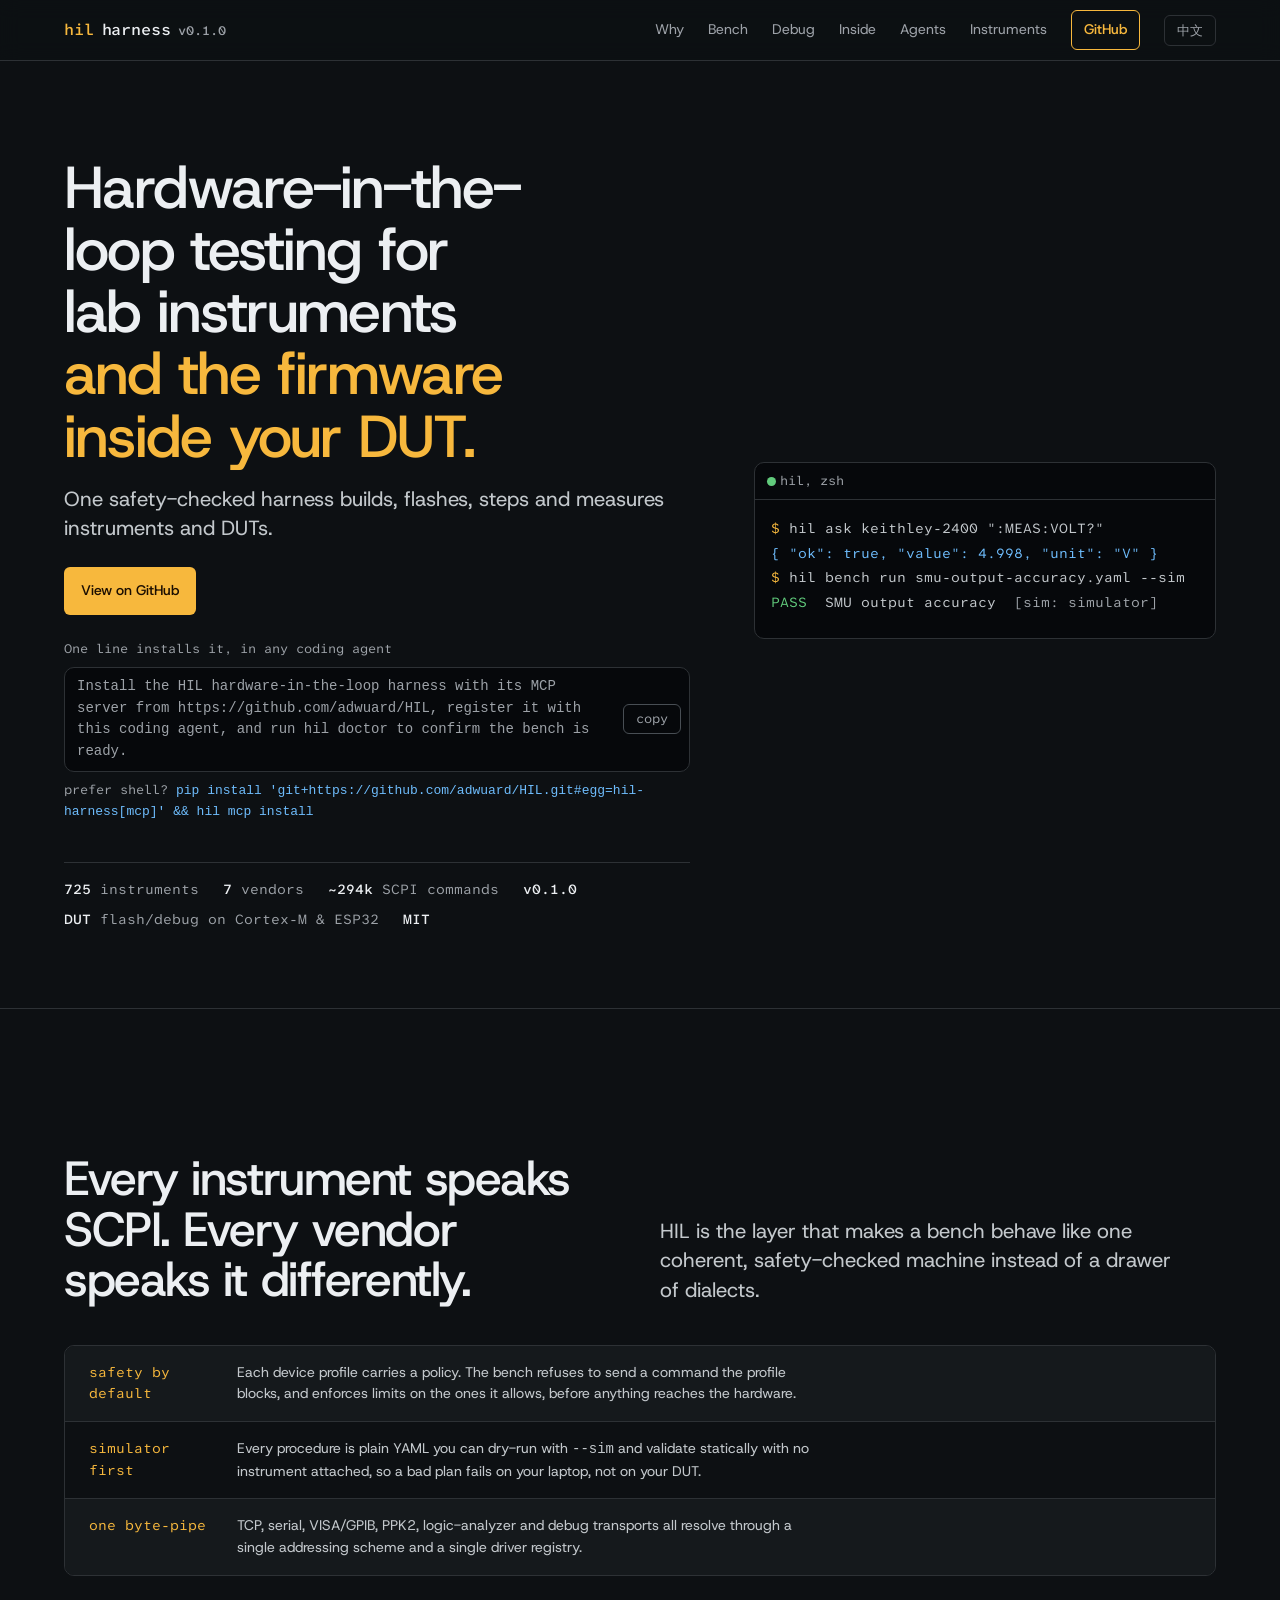
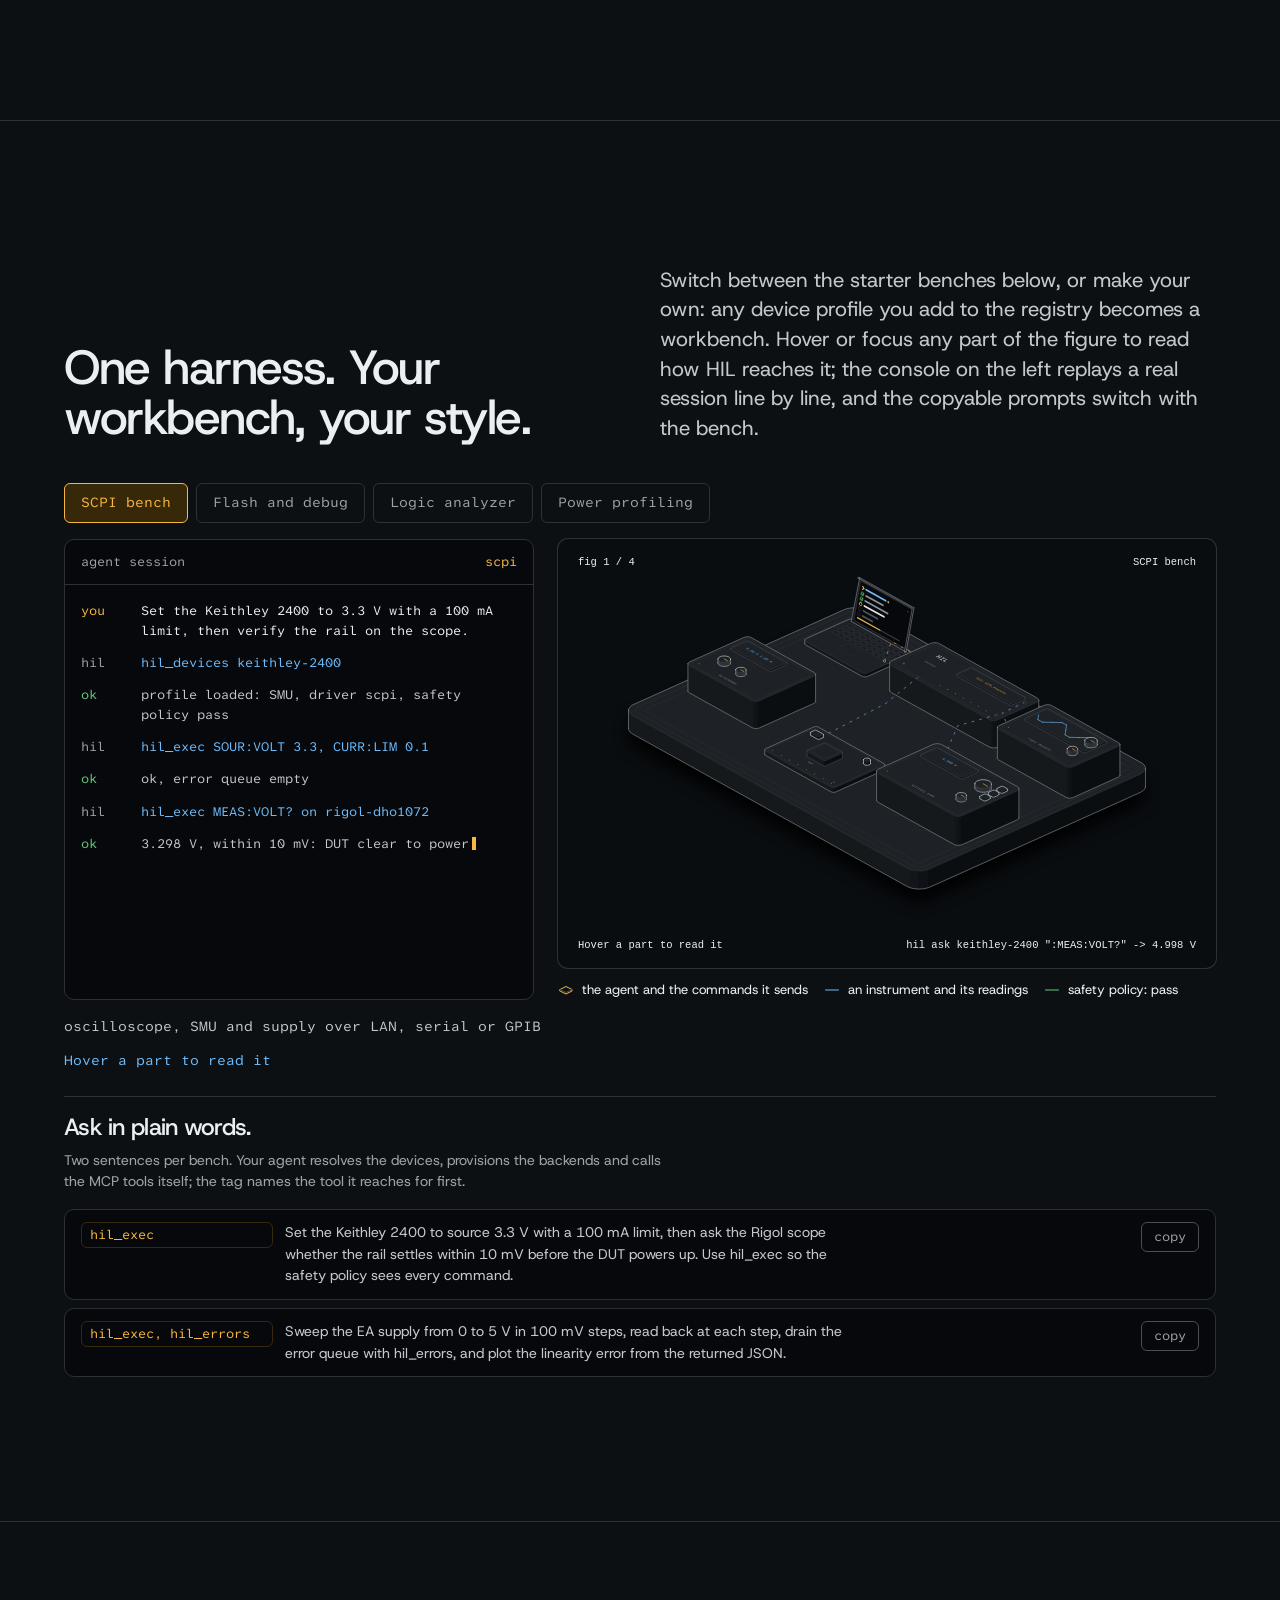
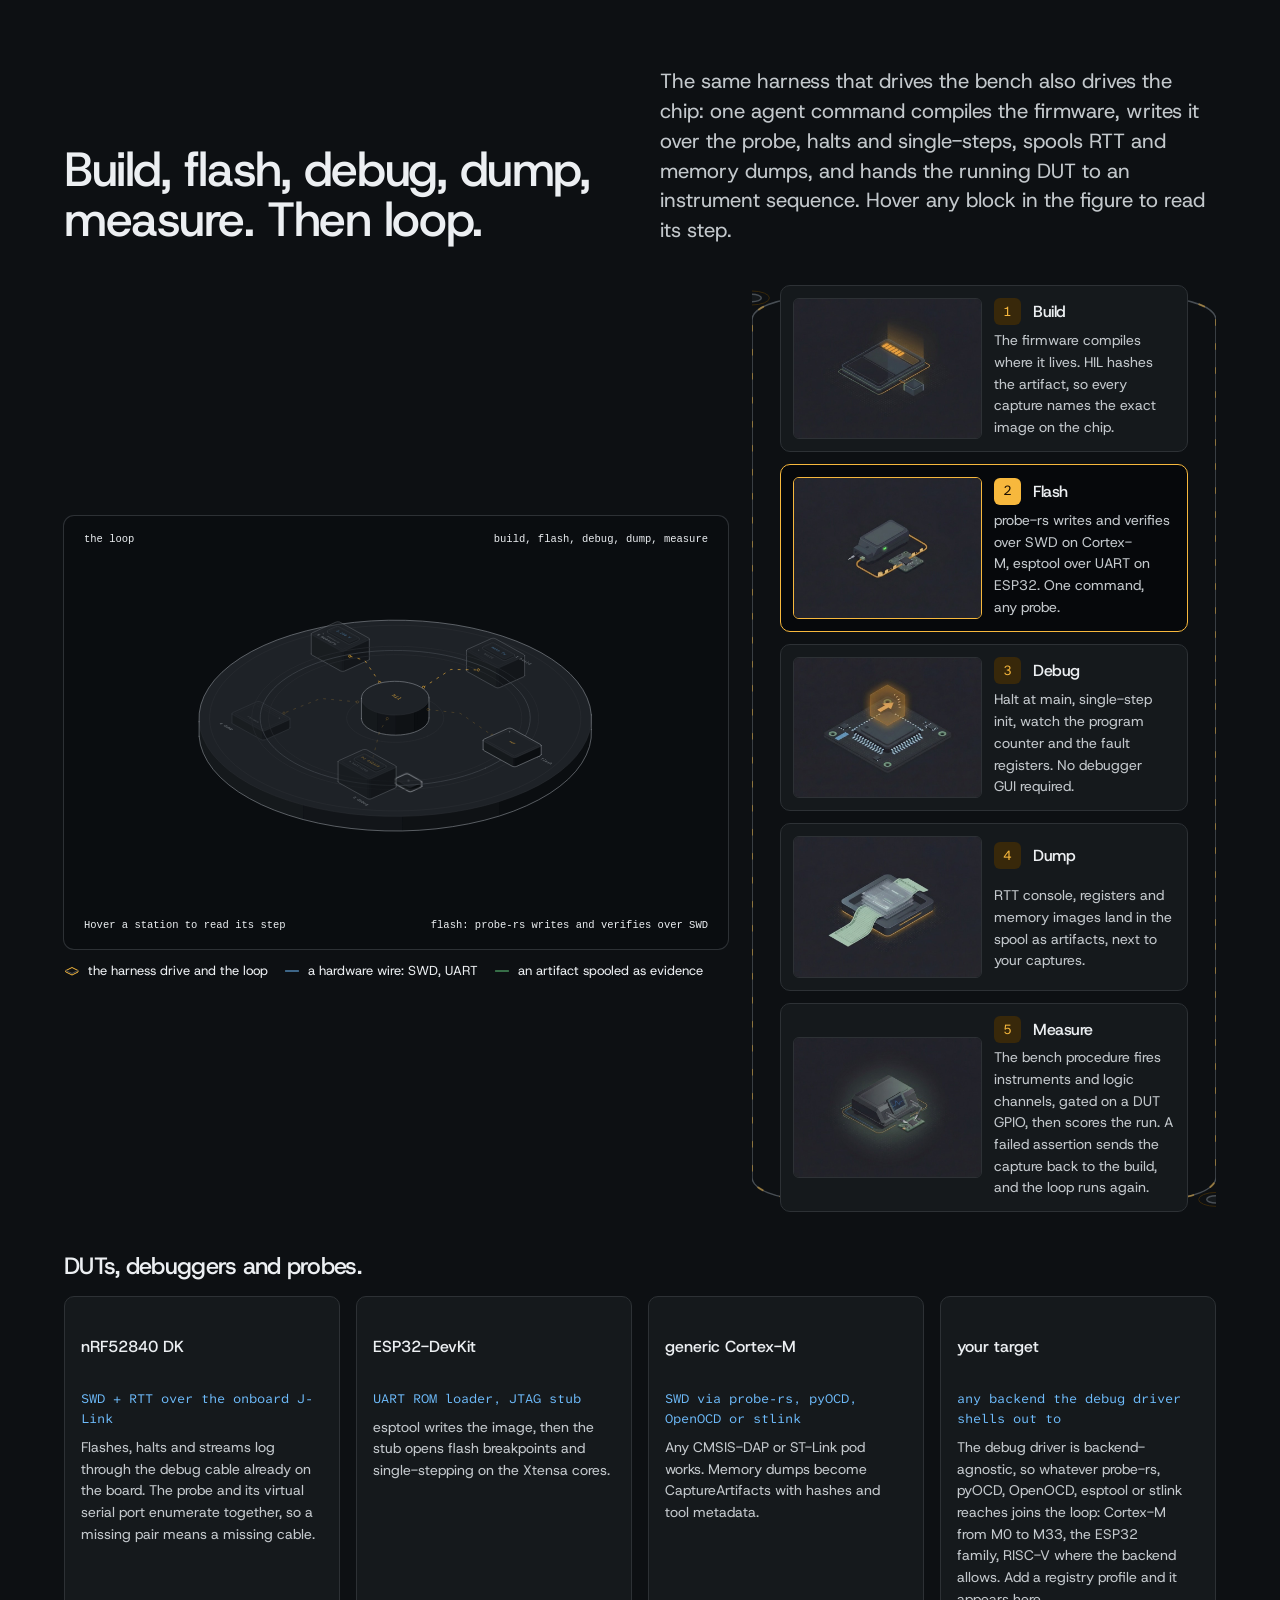
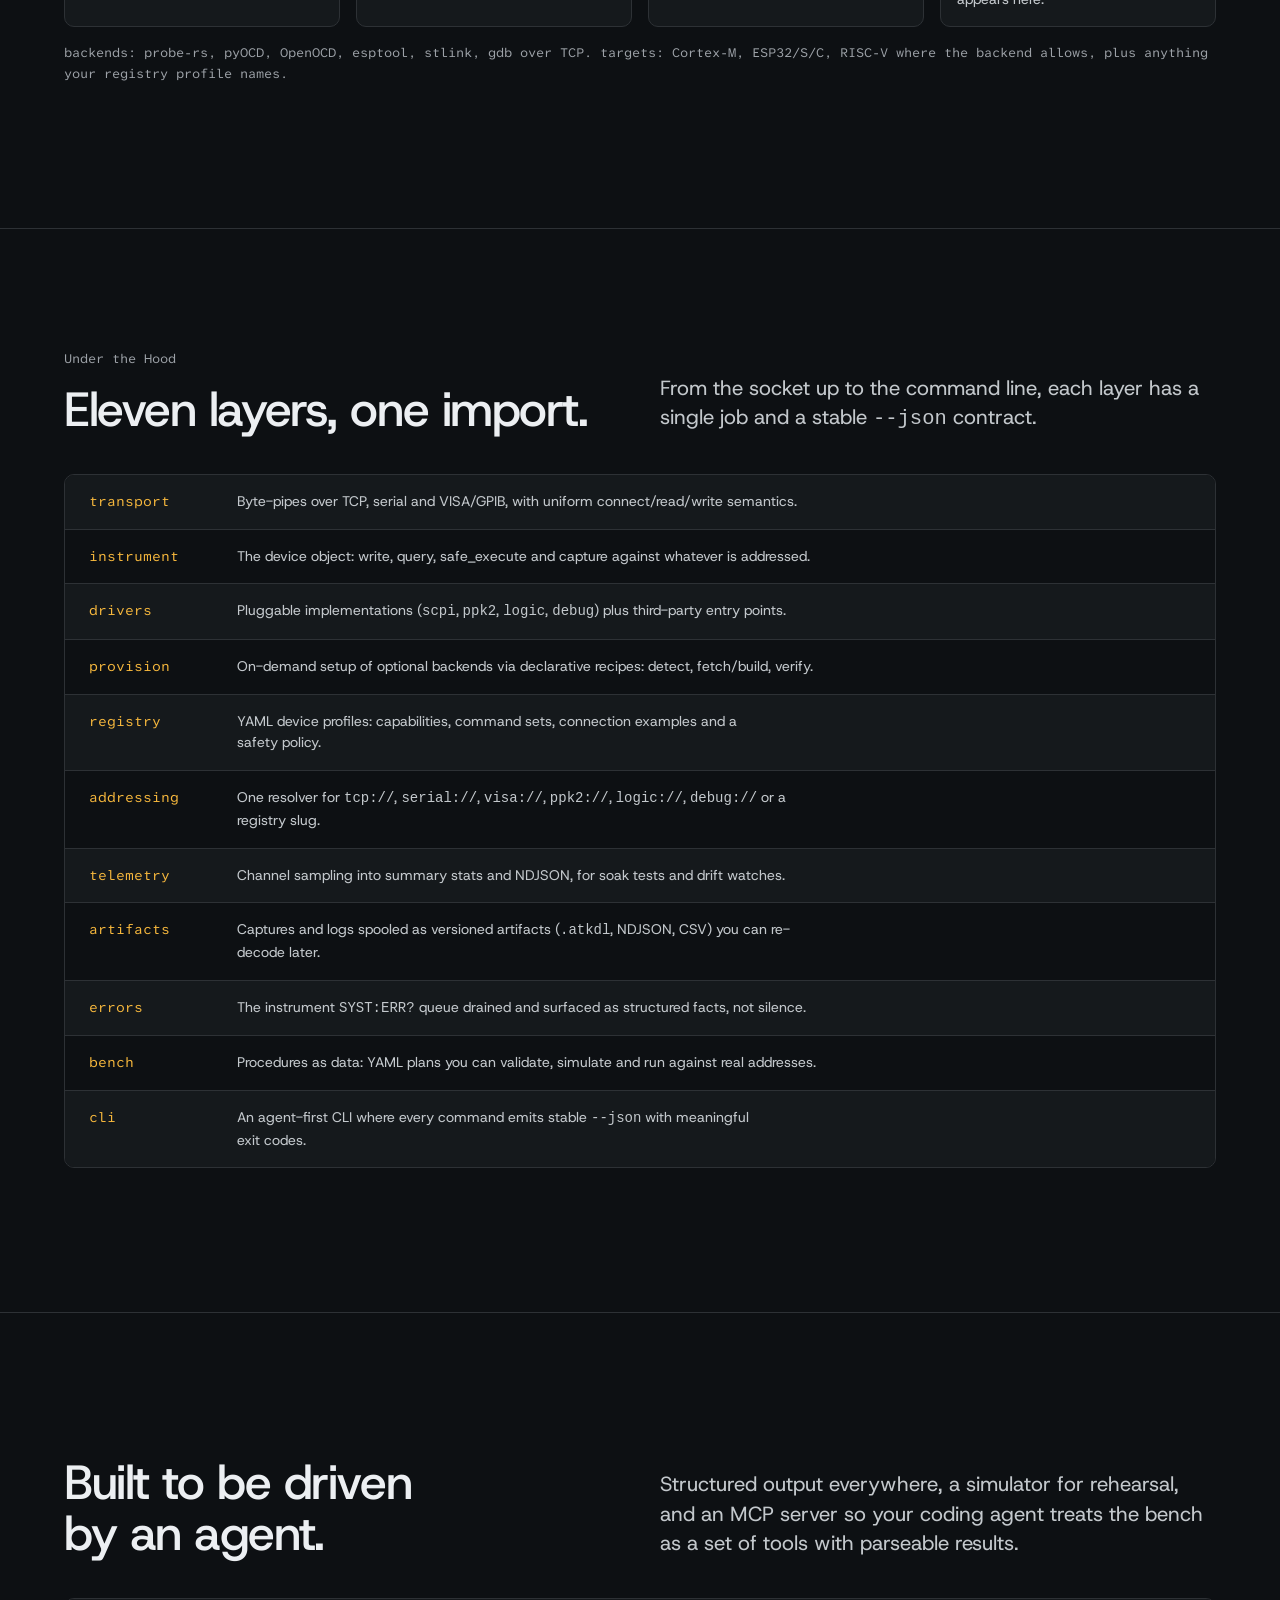
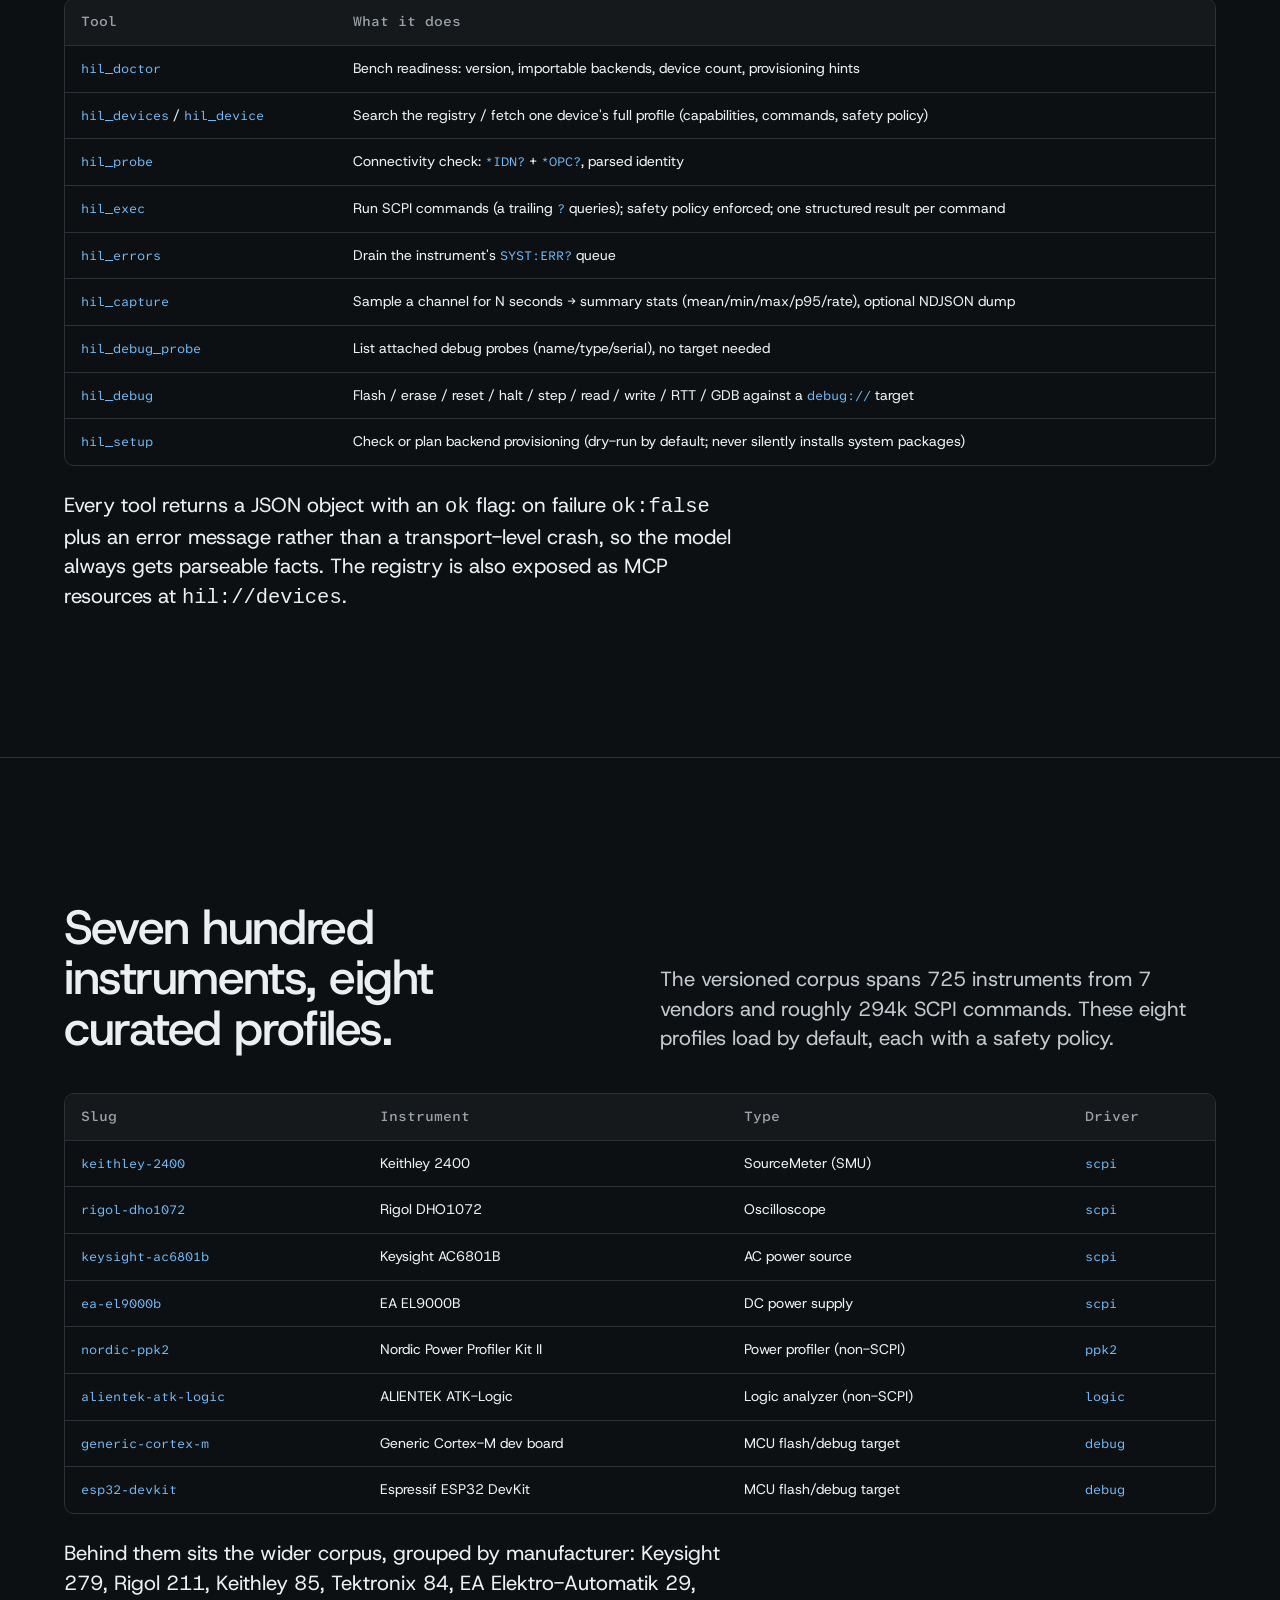
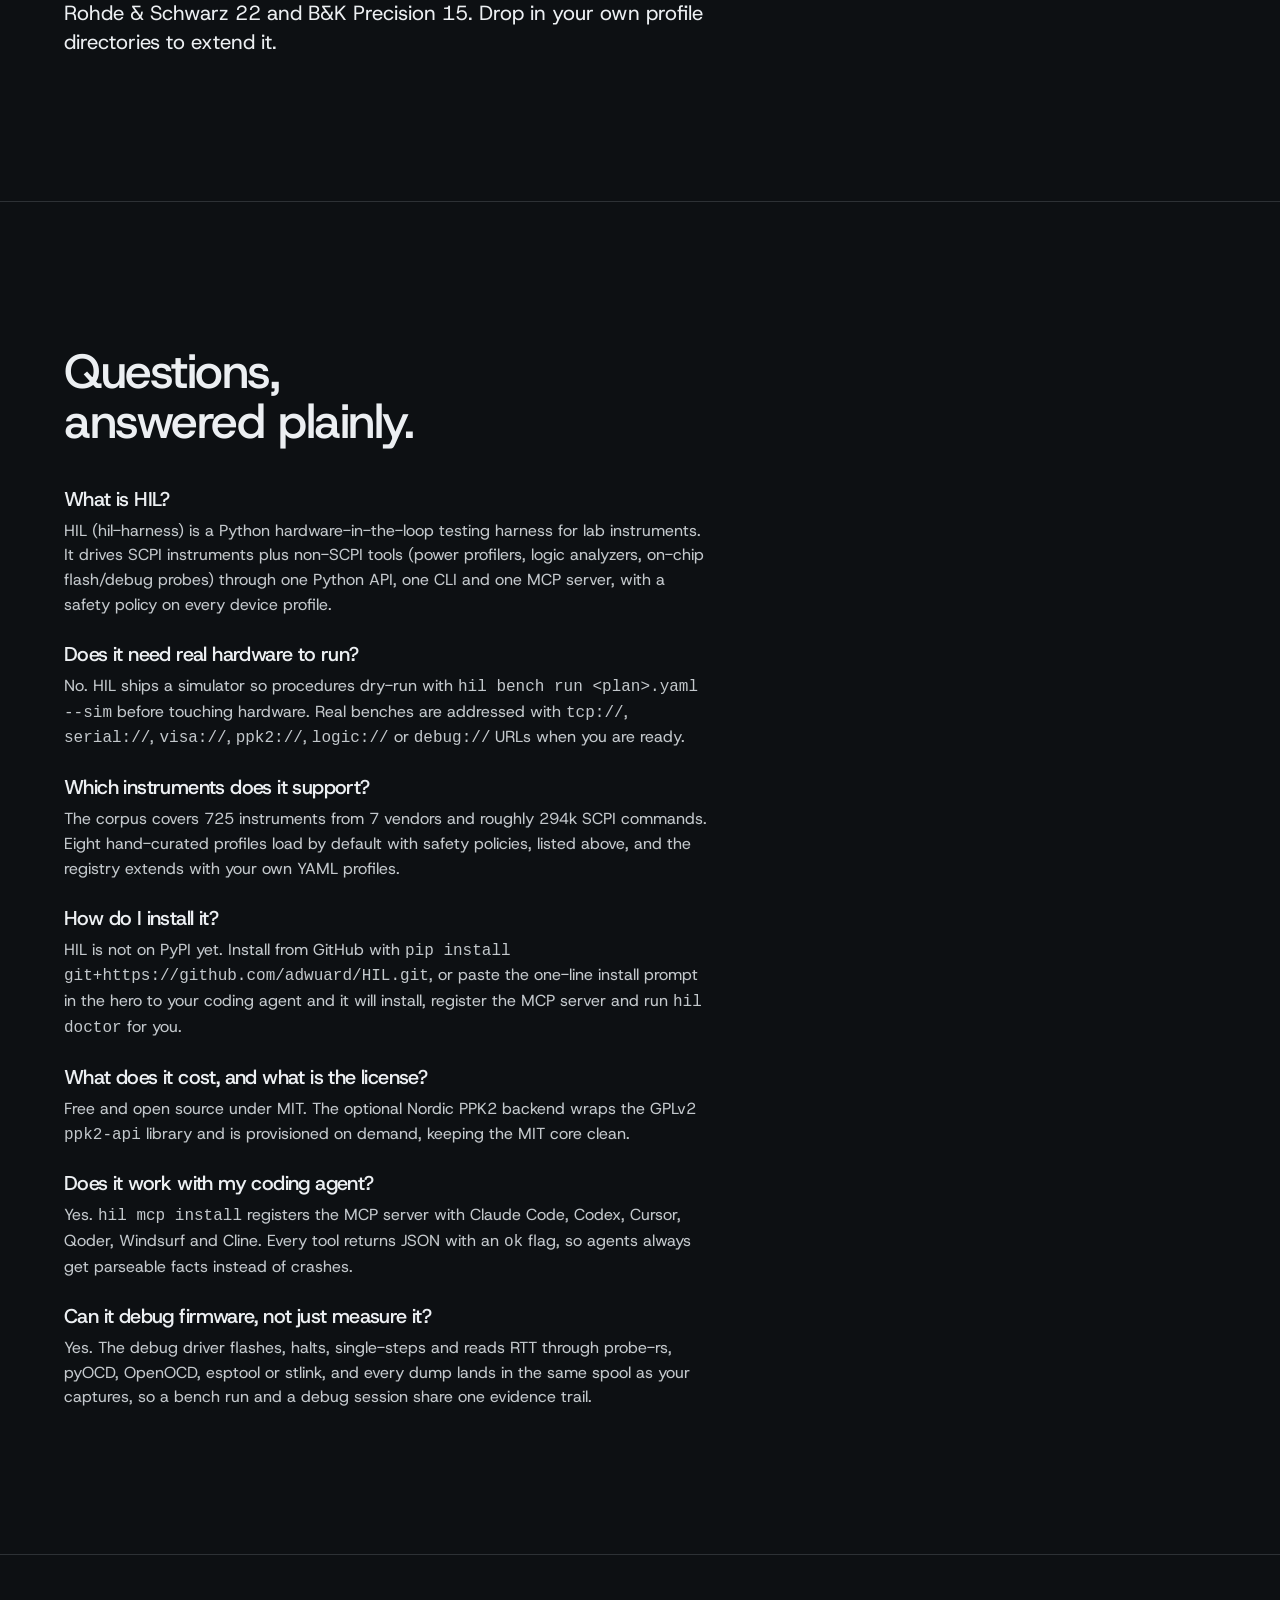
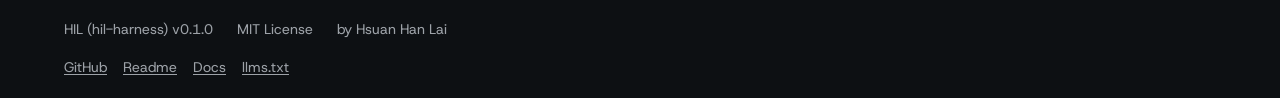
==== commit 87180926: "Add Simplified Chinese i18n with toggle and browser-language auto-detect - Bilingual en/zh spans acr" ====
--- a/site/index.html
+++ b/site/index.html
@@ -1,5 +1,6 @@
 <!doctype html>
 <html lang="en">
+<script>/* set html.zh before first paint: stored choice wins, else browser language */(function(){try{var s=localStorage.getItem("hil-lang");var zh=s?s==="zh":(navigator.languages||[navigator.language||""]).some(function(l){return /^zh\b|^zh-/i.test(l);});if(zh){var r=document.documentElement;r.classList.add("zh");r.setAttribute("lang","zh-CN");}}catch(e){}})();</script>
 <head>
 <meta charset="utf-8">
 <meta name="viewport" content="width=device-width, initial-scale=1">
@@ -32,25 +33,28 @@
 {"@type":"Question","name":"What is HIL?","acceptedAnswer":{"@type":"Answer","text":"HIL (hil-harness) is a Python hardware-in-the-loop testing harness for lab instruments. It drives SCPI instruments plus non-SCPI tools such as power profilers, logic analyzers and on-chip flash/debug probes through one Python API, one CLI and one MCP server, with a safety policy attached to every device profile."}},
 {"@type":"Question","name":"Does HIL need real hardware to run?","acceptedAnswer":{"@type":"Answer","text":"No. HIL ships a simulator so procedures can be dry-run with `hil bench run <plan>.yaml --sim` before touching real hardware. Real benches are addressed with tcp://, serial://, visa://, ppk2://, logic:// or debug:// URLs when you are ready."}},
 {"@type":"Question","name":"Which instruments does HIL support?","acceptedAnswer":{"@type":"Answer","text":"The versioned corpus covers 725 instruments from 7 vendors and roughly 294k SCPI commands. Eight hand-curated profiles load by default with safety policies: Keithley 2400, Rigol DHO1072, Keysight AC6801B, EA EL9000B, Nordic PPK2, ALIENTEK ATK-Logic, generic Cortex-M and ESP32 DevKit."}},
-{"@type":"Question","name":"How do I install HIL?","acceptedAnswer":{"@type":"Answer","text":"HIL is not on PyPI yet; install from GitHub with `pip install git+https://github.com/adwuard/HIL.git`, adding extras such as `hil-harness[mcp]` for the MCP server. Alternatively paste one of the natural-language prompts on this page to your coding agent."}},
+{"@type":"Question","name":"How do I install HIL?","acceptedAnswer":{"@type":"Answer","text":"HIL is not on PyPI yet; install from GitHub with `pip install git+https://github.com/adwuard/HIL.git`, adding extras such as `hil-harness[mcp]` for the MCP server. Alternatively paste the one-line install prompt on this page to your coding agent."}},
 {"@type":"Question","name":"What does HIL cost and what is the license?","acceptedAnswer":{"@type":"Answer","text":"HIL is free and open source under the MIT license. The optional Nordic PPK2 backend wraps the GPLv2 ppk2-api library and is provisioned on demand, keeping the MIT core clean."}},
-{"@type":"Question","name":"Does HIL work with my coding agent?","acceptedAnswer":{"@type":"Answer","text":"Yes. `hil mcp install` registers the HIL MCP server with Claude Code, Codex, Cursor, Qoder, Windsurf and Cline. Every tool returns a JSON object with an ok flag so agents always receive parseable facts."}}
+{"@type":"Question","name":"Does HIL work with my coding agent?","acceptedAnswer":{"@type":"Answer","text":"Yes. `hil mcp install` registers the HIL MCP server with Claude Code, Codex, Cursor, Qoder, Windsurf and Cline. Every tool returns a JSON object with an ok flag so agents always receive parseable facts."}},
+{"@type":"Question","name":"Can HIL debug firmware, not just measure it?","acceptedAnswer":{"@type":"Answer","text":"Yes. The debug driver flashes, halts, single-steps and reads RTT through probe-rs, pyOCD, OpenOCD, esptool or stlink. Dumps land in the same spool as captures, so bench runs and debug sessions share one evidence trail."}}
 ]}]}
 </script>
 </head>
 <body>
-<a class="skip-link" href="#main">Skip to content</a>
+<a class="skip-link" href="#main"><span class="i18n-en">Skip to content</span><span class="i18n-zh">跳到正文</span></a>
 
 <header class="site-header">
   <div class="container">
     <a class="wordmark" href="./"><span class="mark">hil</span><span>harness</span><span class="ver">v0.1.0</span></a>
     <nav class="site-nav" aria-label="Primary">
-      <a href="#why">Why</a>
-      <a href="#bench">Bench</a>
-      <a href="#inside">Inside</a>
-      <a href="#agents">Agents</a>
-      <a href="#instruments">Instruments</a>
+      <a href="#why"><span class="i18n-en">Why</span><span class="i18n-zh">为什么</span></a>
+      <a href="#bench"><span class="i18n-en">Bench</span><span class="i18n-zh">工作台</span></a>
+      <a href="#debug-loop"><span class="i18n-en">Debug</span><span class="i18n-zh">调试</span></a>
+      <a href="#inside"><span class="i18n-en">Inside</span><span class="i18n-zh">深入内部</span></a>
+      <a href="#agents"><span class="i18n-en">Agents</span><span class="i18n-zh">智能体</span></a>
+      <a href="#instruments"><span class="i18n-en">Instruments</span><span class="i18n-zh">仪器</span></a>
       <a class="nav-cta" href="https://github.com/adwuard/HIL">GitHub</a>
+      <button class="lang-toggle" type="button" data-lang-toggle aria-pressed="false" title="中文 / English"><span class="i18n-en">中文</span><span class="i18n-zh">EN</span></button>
     </nav>
   </div>
 </header>
@@ -60,18 +64,22 @@
   <section class="hero">
     <div class="container hero-grid">
       <div>
-        <h1>Hardware-in-the-loop testing for lab instruments</h1>
-        <p class="lead">One Python harness for every instrument on your bench, safety-checked.</p>
+        <h1><span class="i18n-en">Hardware-in-the-loop testing for lab instruments <span class="h1-accent">and the firmware inside your DUT.</span></span><span class="i18n-zh">面向实验室仪器的硬件在环测试，<span class="h1-accent">也覆盖 DUT 里的固件。</span></span></h1>
+        <p class="lead"><span class="i18n-en">One safety-checked harness builds, flashes, steps and measures instruments and DUTs.</span><span class="i18n-zh">一个经过安全检查的框架，负责构建、烧录、单步执行，并测量仪器与 DUT。</span></p>
         <div class="hero-cta">
-          <a class="btn btn-primary" href="https://github.com/adwuard/HIL">View on GitHub</a>
-          <a class="btn btn-ghost" href="#install">Install in 3 prompts</a>
+          <a class="btn btn-primary" href="https://github.com/adwuard/HIL"><span class="i18n-en">View on GitHub</span><span class="i18n-zh">在 GitHub 查看</span></a>
+        </div>
+        <div class="hero-install">
+          <p class="hero-install-label"><span class="i18n-en">One line installs it, in any coding agent</span><span class="i18n-zh">一行即可安装，适用于任何编码智能体</span></p>
+          <div class="prompt-cmd"><code>Install the HIL hardware-in-the-loop harness with its MCP server from https://github.com/adwuard/HIL, register it with this coding agent, and run hil doctor to confirm the bench is ready.</code><button class="copy-btn" type="button" data-copy="Install the HIL hardware-in-the-loop harness with its MCP server from https://github.com/adwuard/HIL, register it with this coding agent, and run hil doctor to confirm the bench is ready.">copy</button></div>
+          <p class="hero-install-shell"><span class="i18n-en">prefer shell? </span><span class="i18n-zh">更喜欢命令行？</span><code>pip install 'git+https://github.com/adwuard/HIL.git#egg=hil-harness[mcp]' &amp;&amp; hil mcp install</code></p>
         </div>
         <dl class="stat-strip">
-          <div><b class="num">725</b> instruments</div>
-          <div><b class="num">7</b> vendors</div>
-          <div><b class="num">~294k</b> SCPI commands</div>
+          <div><b class="num">725</b> <span class="i18n-en">instruments</span><span class="i18n-zh">台仪器</span></div>
+          <div><b class="num">7</b> <span class="i18n-en">vendors</span><span class="i18n-zh">家厂商</span></div>
+          <div><b class="num">~294k</b> <span class="i18n-en">SCPI commands</span><span class="i18n-zh">条 SCPI 命令</span></div>
           <div><b>v0.1.0</b></div>
-          <div><b>DUT</b> flash/debug on Cortex-M &amp; ESP32</div>
+          <div><b>DUT</b> <span class="i18n-en">flash/debug on Cortex-M &amp; ESP32</span><span class="i18n-zh">在 Cortex-M 与 ESP32 上烧录/调试</span></div>
           <div><b>MIT</b></div>
         </dl>
       </div>
@@ -88,13 +96,13 @@
   <section class="section" id="why">
     <div class="container">
       <div class="section-head">
-        <h2>Every instrument speaks SCPI. Every vendor speaks it differently.</h2>
-        <p class="lead">HIL is the layer that makes a bench behave like one coherent, safety-checked machine instead of a drawer of dialects.</p>
+        <h2><span class="i18n-en">Every instrument speaks SCPI. Every vendor speaks it differently.</span><span class="i18n-zh">每台仪器都说 SCPI，每家厂商的方言各不相同。</span></h2>
+        <p class="lead"><span class="i18n-en">HIL is the layer that makes a bench behave like one coherent, safety-checked machine instead of a drawer of dialects.</span><span class="i18n-zh">HIL 是那一层：让整张工作台表现得像一台统一、经过安全检查的机器，而不是一抽屉方言。</span></p>
       </div>
       <div class="stack">
-        <div class="stack-row"><span class="layer">safety by default</span><p>Each device profile carries a policy. The bench refuses to send a command the profile blocks, and enforces limits on the ones it allows, before anything reaches the hardware.</p></div>
-        <div class="stack-row"><span class="layer">simulator first</span><p>Every procedure is plain YAML you can dry-run with <code>--sim</code> and validate statically with no instrument attached, so a bad plan fails on your laptop, not on your DUT.</p></div>
-        <div class="stack-row"><span class="layer">one byte-pipe</span><p>TCP, serial, VISA/GPIB, PPK2, logic-analyzer and debug transports all resolve through a single addressing scheme and a single driver registry.</p></div>
+        <div class="stack-row"><span class="layer">safety by default</span><p><span class="i18n-en">Each device profile carries a policy. The bench refuses to send a command the profile blocks, and enforces limits on the ones it allows, before anything reaches the hardware.</span><span class="i18n-zh">每个设备档案都携带一份策略。工作台拒绝发送被档案阻止的命令，并对放行的命令强制设限，而这一切都发生在触达硬件之前。</span></p></div>
+        <div class="stack-row"><span class="layer">simulator first</span><p><span class="i18n-en">Every procedure is plain YAML you can dry-run with <code>--sim</code> and validate statically with no instrument attached, so a bad plan fails on your laptop, not on your DUT.</span><span class="i18n-zh">每个流程都是纯 YAML，可以用 <code>--sim</code> 干跑，也能在不连接任何仪器的情况下静态校验，让糟糕的计划失败在你的笔记本上，而不是 DUT 上。</span></p></div>
+        <div class="stack-row"><span class="layer">one byte-pipe</span><p><span class="i18n-en">TCP, serial, VISA/GPIB, PPK2, logic-analyzer and debug transports all resolve through a single addressing scheme and a single driver registry.</span><span class="i18n-zh">TCP、串口、VISA/GPIB、PPK2、逻辑分析仪与调试传输，全部通过同一套寻址方案和同一个驱动注册表解析。</span></p></div>
       </div>
     </div>
   </section>
@@ -102,31 +110,99 @@
   <section class="section" id="bench">
     <div class="container">
       <div class="section-head">
-        <h2>One harness, four kinds of workbench.</h2>
-        <p class="lead">Switch benches below. Hover or focus any part of the figure to read what it is and how HIL reaches it.</p>
+        <h2><span class="i18n-en">One harness. Your workbench, your style.</span><span class="i18n-zh">一个框架。你的工作台，你的风格。</span></h2>
+        <p class="lead"><span class="i18n-en">Switch between the starter benches below, or make your own: any device profile you add to the registry becomes a workbench. Hover or focus any part of the figure to read how HIL reaches it; the console on the left replays a real session line by line, and the copyable prompts switch with the bench.</span><span class="i18n-zh">在下面的入门工作台之间切换，或者自建一个：任何加入注册表的设备档案都会成为一个工作台。悬停或聚焦图中任意部件，即可查看 HIL 如何触达它；左侧控制台逐行回放一次真实会话，可复制的提示词随工作台切换。</span></p>
       </div>
       <div class="bench iso">
         <div class="bench-tabs"></div>
-        <figure class="iso-figure bench-figure" id="bench-figure">
+        <div class="bench-grid">
+          <div class="agent-console" data-console>
+            <div class="console-head"><span>agent session</span><span class="console-tag" data-console-tag>scpi</span></div>
+            <ol class="console-lines" data-console-host><li class="console-line" data-kind="you" style="--i:0"><span class="console-who">you</span><p>Set the Keithley 2400 to 3.3 V with a 100 mA limit, then verify the rail on the scope.</p></li><li class="console-line" data-kind="call" style="--i:1"><span class="console-who">hil</span><p>hil_devices keithley-2400</p></li><li class="console-line" data-kind="ok" style="--i:2"><span class="console-who">ok</span><p>profile loaded: SMU, driver scpi, safety policy pass</p></li><li class="console-line" data-kind="call" style="--i:3"><span class="console-who">hil</span><p>hil_exec SOUR:VOLT 3.3, CURR:LIM 0.1</p></li><li class="console-line" data-kind="ok" style="--i:4"><span class="console-who">ok</span><p>ok, error queue empty</p></li><li class="console-line" data-kind="call" style="--i:5"><span class="console-who">hil</span><p>hil_exec MEAS:VOLT? on rigol-dho1072</p></li><li class="console-line" data-kind="ok" style="--i:6"><span class="console-who">ok</span><p>3.298 V, within 10 mV: DUT clear to power</p></li></ol>
+          </div>
+          <figure class="iso-figure bench-figure" id="bench-figure">
           <div class="iso-plate" aria-label="SCPI bench workbench">
             <div class="iso-plate-corners" aria-hidden="true">
               <span class="iso-plate-corner" data-corner="fig">fig 1 / 4</span>
-              <span class="iso-plate-corner" data-corner="title">SCPI bench</span>
-              <span class="iso-plate-corner" data-corner="hint">Hover a part to read it</span>
+              <span class="iso-plate-corner" data-corner="title"><span class="i18n-en">SCPI bench</span><span class="i18n-zh">SCPI 工作台</span></span>
+              <span class="iso-plate-corner" data-corner="hint"><span class="i18n-en">Hover a part to read it</span><span class="i18n-zh">悬停任意部件即可查看说明</span></span>
               <span class="iso-plate-corner" data-corner="readout" data-readout>hil ask keithley-2400 ":MEAS:VOLT?"  -&gt;  4.998 V</span>
             </div>
-            <div data-svg-host><svg xmlns="http://www.w3.org/2000/svg" class="iso-svg bench-svg" viewBox="0 0 820 470" role="img" aria-label="A hardware-in-the-loop bench drawn in isometric. An AI agent node on the left links to the HIL harness at the back, which fans out over colour-coded links to the instruments of the selected workbench and to the device under test at the front. Amber is the agent and its commands, blue is an instrument and its readings, green is a passing safety check."><g data-part="bench"><path class="iso-halo" d="M62.5 190.7L63.2 188.5L64.7 186.5L67 184.6L69.9 182.9L351.7 56.1L355.2 54.8L359.2 53.9L363.5 53.3L367.9 53.2L372.2 53.6L376.4 54.3L380.2 55.5L383.4 56.9L751.7 261.5L754.3 263.2L756.2 265.2L757.3 267.4L757.5 269.6L757.5 293.9L756.8 296.1L755.3 298.1L753 300L750.1 301.6L468.3 428.5L464.8 429.8L460.8 430.7L456.5 431.3L452.1 431.4L447.8 431L443.6 430.3L439.8 429.1L436.6 427.7L68.3 223.1L65.7 221.4L63.8 219.4L62.7 217.2L62.5 215Z"/><g class="iso-solid"><path class="iso-fill" d="M355.4 88.2L355.8 86.8L356.9 85.5L358.7 84.4L361 83.6L363.7 83.2L366.5 83.2L369.2 83.6L371.6 84.3L373.4 85.3L374.6 86.6L375.1 88L375.1 102.6L374.7 104L373.6 105.2L371.8 106.3L369.5 107.1L366.8 107.5L364 107.5L361.4 107.2L359 106.4L357.1 105.4L355.9 104.1L355.4 102.8Z"/><path class="iso-shade" data-shade="0" d="M371.8 106.3L369.5 107.1L369.5 92.5L371.8 91.7ZM375.1 102.6L374.7 104L374.7 89.4L375.1 88ZM374.7 104L373.6 105.2L373.6 90.6L374.7 89.4ZM373.6 105.2L371.8 106.3L371.8 91.7L373.6 90.6Z"/><path class="iso-shade" data-shade="1" d="M369.5 107.1L366.8 107.5L366.8 92.9L369.5 92.5ZM366.8 107.5L364 107.5L364 92.9L366.8 92.9Z"/><path class="iso-shade" data-shade="2" d="M364 107.5L361.4 107.2L361.4 92.6L364 92.9Z"/><path class="iso-shade" data-shade="3" d="M361.4 107.2L359 106.4L359 91.8L361.4 92.6ZM359 106.4L357.1 105.4L357.1 90.8L359 91.8ZM357.1 105.4L355.9 104.1L355.9 89.5L357.1 90.8ZM355.9 104.1L355.4 102.8L355.4 88.2L355.9 89.5Z"/><path class="iso-top" d="M371.8 91.7L369.5 92.5L366.8 92.9L364 92.9L361.4 92.6L359 91.8L357.1 90.8L355.9 89.5L355.4 88.2L355.8 86.8L356.9 85.5L358.7 84.4L361 83.6L363.7 83.2L366.5 83.2L369.2 83.6L371.6 84.3L373.4 85.3L374.6 86.6L375.1 88L374.7 89.4L373.6 90.6Z"/><path class="iso-line iso-crease" data-tone="faint" d="M375.1 88L374.7 89.4L373.6 90.6L371.8 91.7L369.5 92.5L366.8 92.9L364 92.9L361.4 92.6L359 91.8L357.1 90.8L355.9 89.5L355.4 88.2"/><path class="iso-line iso-edge" data-tone="lo" d="M355.4 88.2L355.8 86.8L356.9 85.5L358.7 84.4L361 83.6L363.7 83.2L366.5 83.2L369.2 83.6L371.6 84.3L373.4 85.3L374.6 86.6L375.1 88M375.1 102.6L374.7 104L373.6 105.2L371.8 106.3L369.5 107.1L366.8 107.5L364 107.5L361.4 107.2L359 106.4L357.1 105.4L355.9 104.1L355.4 102.8M355.4 88.2L355.4 102.8M375.1 88L375.1 102.6"/></g><g class="iso-solid"><path class="iso-fill" d="M102.9 201.8L103.3 200.5L104.4 199.2L106.2 198.1L108.5 197.3L111.2 196.9L114 196.9L116.7 197.2L119 198L120.9 199L122.1 200.3L122.6 201.7L122.6 216.2L122.2 217.6L121.1 218.9L119.3 220L117 220.8L114.3 221.2L111.5 221.2L108.8 220.9L106.4 220.1L104.6 219.1L103.4 217.8L102.9 216.4Z"/><path class="iso-shade" data-shade="0" d="M119.3 220L117 220.8L117 206.2L119.3 205.4ZM122.6 216.2L122.2 217.6L122.2 203L122.6 201.7ZM122.2 217.6L121.1 218.9L121.1 204.3L122.2 203ZM121.1 218.9L119.3 220L119.3 205.4L121.1 204.3Z"/><path class="iso-shade" data-shade="1" d="M117 220.8L114.3 221.2L114.3 206.6L117 206.2ZM114.3 221.2L111.5 221.2L111.5 206.6L114.3 206.6Z"/><path class="iso-shade" data-shade="2" d="M111.5 221.2L108.8 220.9L108.8 206.3L111.5 206.6Z"/><path class="iso-shade" data-shade="3" d="M108.8 220.9L106.4 220.1L106.4 205.5L108.8 206.3ZM106.4 220.1L104.6 219.1L104.6 204.5L106.4 205.5ZM104.6 219.1L103.4 217.8L103.4 203.2L104.6 204.5ZM103.4 217.8L102.9 216.4L102.9 201.8L103.4 203.2Z"/><path class="iso-top" d="M119.3 205.4L117 206.2L114.3 206.6L111.5 206.6L108.8 206.3L106.4 205.5L104.6 204.5L103.4 203.2L102.9 201.8L103.3 200.5L104.4 199.2L106.2 198.1L108.5 197.3L111.2 196.9L114 196.9L116.7 197.2L119 198L120.9 199L122.1 200.3L122.6 201.7L122.2 203L121.1 204.3Z"/><path class="iso-line iso-crease" data-tone="faint" d="M122.6 201.7L122.2 203L121.1 204.3L119.3 205.4L117 206.2L114.3 206.6L111.5 206.6L108.8 206.3L106.4 205.5L104.6 204.5L103.4 203.2L102.9 201.8"/><path class="iso-line iso-edge" data-tone="lo" d="M102.9 201.8L103.3 200.5L104.4 199.2L106.2 198.1L108.5 197.3L111.2 196.9L114 196.9L116.7 197.2L119 198L120.9 199L122.1 200.3L122.6 201.7M122.6 216.2L122.2 217.6L121.1 218.9L119.3 220L117 220.8L114.3 221.2L111.5 221.2L108.8 220.9L106.4 220.1L104.6 219.1L103.4 217.8L102.9 216.4M102.9 201.8L102.9 216.4M122.6 201.7L122.6 216.2"/></g><g class="iso-solid"><path class="iso-fill" d="M697.4 278.1L697.8 276.7L698.9 275.4L700.7 274.3L703 273.5L705.7 273.1L708.5 273.1L711.2 273.5L713.6 274.2L715.4 275.2L716.6 276.5L717.1 277.9L717.1 292.5L716.7 293.9L715.6 295.1L713.8 296.2L711.5 297L708.8 297.4L706 297.4L703.3 297.1L701 296.3L699.1 295.3L697.9 294L697.4 292.7Z"/><path class="iso-shade" data-shade="0" d="M713.8 296.2L711.5 297L711.5 282.4L713.8 281.6ZM717.1 292.5L716.7 293.9L716.7 279.3L717.1 277.9ZM716.7 293.9L715.6 295.1L715.6 280.6L716.7 279.3ZM715.6 295.1L713.8 296.2L713.8 281.6L715.6 280.6Z"/><path class="iso-shade" data-shade="1" d="M711.5 297L708.8 297.4L708.8 282.8L711.5 282.4ZM708.8 297.4L706 297.4L706 282.9L708.8 282.8Z"/><path class="iso-shade" data-shade="2" d="M706 297.4L703.3 297.1L703.3 282.5L706 282.9Z"/><path class="iso-shade" data-shade="3" d="M703.3 297.1L701 296.3L701 281.8L703.3 282.5ZM701 296.3L699.1 295.3L699.1 280.7L701 281.8ZM699.1 295.3L697.9 294L697.9 279.5L699.1 280.7ZM697.9 294L697.4 292.7L697.4 278.1L697.9 279.5Z"/><path class="iso-top" d="M713.8 281.6L711.5 282.4L708.8 282.8L706 282.9L703.3 282.5L701 281.8L699.1 280.7L697.9 279.5L697.4 278.1L697.8 276.7L698.9 275.4L700.7 274.3L703 273.5L705.7 273.1L708.5 273.1L711.2 273.5L713.6 274.2L715.4 275.2L716.6 276.5L717.1 277.9L716.7 279.3L715.6 280.6Z"/><path class="iso-line iso-crease" data-tone="faint" d="M717.1 277.9L716.7 279.3L715.6 280.6L713.8 281.6L711.5 282.4L708.8 282.8L706 282.9L703.3 282.5L701 281.8L699.1 280.7L697.9 279.5L697.4 278.1"/><path class="iso-line iso-edge" data-tone="lo" d="M697.4 278.1L697.8 276.7L698.9 275.4L700.7 274.3L703 273.5L705.7 273.1L708.5 273.1L711.2 273.5L713.6 274.2L715.4 275.2L716.6 276.5L717.1 277.9M717.1 292.5L716.7 293.9L715.6 295.1L713.8 296.2L711.5 297L708.8 297.4L706 297.4L703.3 297.1L701 296.3L699.1 295.3L697.9 294L697.4 292.7M697.4 278.1L697.4 292.7M717.1 277.9L717.1 292.5"/></g><g class="iso-solid"><path class="iso-fill" d="M444.9 391.8L445.3 390.4L446.4 389.1L448.2 388L450.5 387.2L453.2 386.8L456 386.8L458.6 387.2L461 387.9L462.9 388.9L464.1 390.2L464.6 391.6L464.6 406.2L464.2 407.5L463.1 408.8L461.3 409.9L459 410.7L456.3 411.1L453.5 411.1L450.8 410.8L448.4 410L446.6 409L445.4 407.7L444.9 406.3Z"/><path class="iso-shade" data-shade="0" d="M461.3 409.9L459 410.7L459 396.1L461.3 395.3ZM464.6 406.2L464.2 407.5L464.2 393L464.6 391.6ZM464.2 407.5L463.1 408.8L463.1 394.2L464.2 393ZM463.1 408.8L461.3 409.9L461.3 395.3L463.1 394.2Z"/><path class="iso-shade" data-shade="1" d="M459 410.7L456.3 411.1L456.3 396.5L459 396.1ZM456.3 411.1L453.5 411.1L453.5 396.5L456.3 396.5Z"/><path class="iso-shade" data-shade="2" d="M453.5 411.1L450.8 410.8L450.8 396.2L453.5 396.5Z"/><path class="iso-shade" data-shade="3" d="M450.8 410.8L448.4 410L448.4 395.4L450.8 396.2ZM448.4 410L446.6 409L446.6 394.4L448.4 395.4ZM446.6 409L445.4 407.7L445.4 393.1L446.6 394.4ZM445.4 407.7L444.9 406.3L444.9 391.8L445.4 393.1Z"/><path class="iso-top" d="M461.3 395.3L459 396.1L456.3 396.5L453.5 396.5L450.8 396.2L448.4 395.4L446.6 394.4L445.4 393.1L444.9 391.8L445.3 390.4L446.4 389.1L448.2 388L450.5 387.2L453.2 386.8L456 386.8L458.6 387.2L461 387.9L462.9 388.9L464.1 390.2L464.6 391.6L464.2 393L463.1 394.2Z"/><path class="iso-line iso-crease" data-tone="faint" d="M464.6 391.6L464.2 393L463.1 394.2L461.3 395.3L459 396.1L456.3 396.5L453.5 396.5L450.8 396.2L448.4 395.4L446.6 394.4L445.4 393.1L444.9 391.8"/><path class="iso-line iso-edge" data-tone="lo" d="M444.9 391.8L445.3 390.4L446.4 389.1L448.2 388L450.5 387.2L453.2 386.8L456 386.8L458.6 387.2L461 387.9L462.9 388.9L464.1 390.2L464.6 391.6M464.6 406.2L464.2 407.5L463.1 408.8L461.3 409.9L459 410.7L456.3 411.1L453.5 411.1L450.8 410.8L448.4 410L446.6 409L445.4 407.7L444.9 406.3M444.9 391.8L444.9 406.3M464.6 391.6L464.6 406.2"/></g><g class="iso-solid"><path class="iso-fill" d="M62.5 176.1L63 174.4L64 172.7L65.5 171.1L67.5 169.6L69.9 168.4L351.7 41.5L354.5 40.4L357.6 39.6L360.9 39L364.4 38.7L367.9 38.6L371.4 38.9L374.8 39.4L378 40.1L380.9 41.1L383.4 42.3L751.7 246.9L753.9 248.3L755.5 249.8L756.7 251.5L757.4 253.2L757.5 255L757.5 279.3L757 281L756 282.7L754.5 284.3L752.5 285.8L750.1 287.1L468.3 413.9L465.5 415L462.4 415.8L459.1 416.4L455.6 416.7L452.1 416.8L448.6 416.5L445.2 416L442 415.3L439.1 414.3L436.6 413.1L68.3 208.5L66.1 207.1L64.5 205.6L63.3 203.9L62.6 202.2L62.5 200.4Z"/><path class="iso-shade" data-shade="0" d="M757.5 279.3L757 281L757 256.7L757.5 255ZM757 281L756 282.7L756 258.4L757 256.7ZM756 282.7L754.5 284.3L754.5 260L756 258.4ZM754.5 284.3L752.5 285.8L752.5 261.5L754.5 260ZM752.5 285.8L750.1 287.1L750.1 262.7L752.5 261.5ZM750.1 287.1L468.3 413.9L468.3 389.6L750.1 262.7ZM468.3 413.9L465.5 415L465.5 390.6L468.3 389.6Z"/><path class="iso-shade" data-shade="1" d="M465.5 415L462.4 415.8L462.4 391.5L465.5 390.6ZM462.4 415.8L459.1 416.4L459.1 392.1L462.4 391.5ZM459.1 416.4L455.6 416.7L455.6 392.4L459.1 392.1ZM455.6 416.7L452.1 416.8L452.1 392.4L455.6 392.4Z"/><path class="iso-shade" data-shade="2" d="M452.1 416.8L448.6 416.5L448.6 392.2L452.1 392.4ZM448.6 416.5L445.2 416L445.2 391.7L448.6 392.2ZM445.2 416L442 415.3L442 391L445.2 391.7Z"/><path class="iso-shade" data-shade="3" d="M442 415.3L439.1 414.3L439.1 390L442 391ZM439.1 414.3L436.6 413.1L436.6 388.7L439.1 390ZM436.6 413.1L68.3 208.5L68.3 184.2L436.6 388.7ZM68.3 208.5L66.1 207.1L66.1 182.8L68.3 184.2ZM66.1 207.1L64.5 205.6L64.5 181.3L66.1 182.8ZM64.5 205.6L63.3 203.9L63.3 179.6L64.5 181.3ZM63.3 203.9L62.6 202.2L62.6 177.9L63.3 179.6ZM62.6 202.2L62.5 200.4L62.5 176.1L62.6 177.9Z"/><path class="iso-top" d="M751.7 246.9L753.9 248.3L755.5 249.8L756.7 251.5L757.4 253.2L757.5 255L757 256.7L756 258.4L754.5 260L752.5 261.5L750.1 262.7L468.3 389.6L465.5 390.6L462.4 391.5L459.1 392.1L455.6 392.4L452.1 392.4L448.6 392.2L445.2 391.7L442 391L439.1 390L436.6 388.7L68.3 184.2L66.1 182.8L64.5 181.3L63.3 179.6L62.6 177.9L62.5 176.1L63 174.4L64 172.7L65.5 171.1L67.5 169.6L69.9 168.4L351.7 41.5L354.5 40.4L357.6 39.6L360.9 39L364.4 38.7L367.9 38.6L371.4 38.9L374.8 39.4L378 40.1L380.9 41.1L383.4 42.3Z"/><path class="iso-line iso-crease" data-tone="faint" d="M757.5 255L757 256.7L756 258.4L754.5 260L752.5 261.5L750.1 262.7L468.3 389.6L465.5 390.6L462.4 391.5L459.1 392.1L455.6 392.4L452.1 392.4L448.6 392.2L445.2 391.7L442 391L439.1 390L436.6 388.7L68.3 184.2L66.1 182.8L64.5 181.3L63.3 179.6L62.6 177.9L62.5 176.1"/><path class="iso-line iso-bevel" data-tone="faint" d="M757.5 255L755.2 256.5L754.3 258.1L752.9 259.5L751.1 260.9L748.8 262.1L467.1 388.9L464.5 389.9L461.7 390.7L458.6 391.2L455.4 391.5L452.2 391.5L449 391.3L445.9 390.9L443 390.2L440.3 389.2L437.9 388.1L69.7 183.6L67.7 182.3L66.1 180.9L65 179.4L64.5 177.8L62.5 176.1"/><path class="iso-line iso-edge" data-tone="mid" d="M62.5 176.1L63 174.4L64 172.7L65.5 171.1L67.5 169.6L69.9 168.4L351.7 41.5L354.5 40.4L357.6 39.6L360.9 39L364.4 38.7L367.9 38.6L371.4 38.9L374.8 39.4L378 40.1L380.9 41.1L383.4 42.3L751.7 246.9L753.9 248.3L755.5 249.8L756.7 251.5L757.4 253.2L757.5 255M757.5 279.3L757 281L756 282.7L754.5 284.3L752.5 285.8L750.1 287.1L468.3 413.9L465.5 415L462.4 415.8L459.1 416.4L455.6 416.7L452.1 416.8L448.6 416.5L445.2 416L442 415.3L439.1 414.3L436.6 413.1L68.3 208.5L66.1 207.1L64.5 205.6L63.3 203.9L62.6 202.2L62.5 200.4M757.5 255L757.5 279.3M62.5 176.1L62.5 200.4"/></g><path class="iso-line" data-tone="faint" d="M744.4 250L745.6 250.8L746.6 251.7L747.2 252.6L747.6 253.6L747.6 254.6L747.4 255.6L746.8 256.5L746 257.4L744.8 258.2L743.5 259L461.7 385.8L460.2 386.4L458.4 386.9L456.6 387.2L454.6 387.4L452.6 387.4L450.7 387.3L448.8 387L447 386.6L445.3 386L443.9 385.3L75.6 180.8L74.4 180L73.4 179.2L72.8 178.2L72.4 177.2L72.4 176.3L72.6 175.3L73.2 174.3L74 173.4L75.2 172.6L76.5 171.9L358.3 45L359.8 44.4L361.6 44L363.4 43.6L365.4 43.5L367.4 43.4L369.3 43.6L371.2 43.8L373 44.3L374.7 44.8L376.1 45.5Z"/><path class="iso-line" data-tone="faint" d="M736.1 253.8L736.2 253.9L736.3 254L736.4 254.1L736.4 254.2L736.4 254.3L736.4 254.4L736.3 254.5L736.2 254.6L736.1 254.7L736 254.8L454.2 381.6L454 381.7L453.9 381.7L453.6 381.8L453.4 381.8L453.2 381.8L453 381.8L452.8 381.8L452.6 381.7L452.4 381.6L452.2 381.6L83.9 177.1L83.8 177L83.7 176.9L83.6 176.8L83.6 176.7L83.6 176.5L83.6 176.4L83.7 176.3L83.8 176.2L83.9 176.1L84 176.1L365.8 49.2L366 49.2L366.1 49.1L366.4 49.1L366.6 49L366.8 49L367 49.1L367.2 49.1L367.4 49.1L367.6 49.2L367.8 49.3Z"/><g class="iso-dots" data-tone="faint"><circle cx="365.1" cy="65.5" r="0.35"/><circle cx="333.8" cy="79.6" r="0.35"/><circle cx="302.4" cy="93.7" r="0.35"/><circle cx="271.1" cy="107.8" r="0.35"/><circle cx="239.8" cy="121.9" r="0.35"/><circle cx="208.5" cy="136" r="0.35"/><circle cx="177.2" cy="150" r="0.35"/><circle cx="145.9" cy="164.1" r="0.35"/><circle cx="114.6" cy="178.2" r="0.35"/><circle cx="393.2" cy="81.1" r="0.35"/><circle cx="361.9" cy="95.2" r="0.35"/><circle cx="330.6" cy="109.3" r="0.35"/><circle cx="299.3" cy="123.4" r="0.35"/><circle cx="268" cy="137.5" r="0.35"/><circle cx="236.7" cy="151.6" r="0.35"/><circle cx="205.4" cy="165.7" r="0.35"/><circle cx="174.1" cy="179.8" r="0.35"/><circle cx="142.8" cy="193.9" r="0.35"/><circle cx="421.4" cy="96.8" r="0.35"/><circle cx="390.1" cy="110.9" r="0.35"/><circle cx="358.8" cy="125" r="0.35"/><circle cx="327.5" cy="139.1" r="0.35"/><circle cx="296.2" cy="153.2" r="0.35"/><circle cx="264.9" cy="167.3" r="0.35"/><circle cx="233.6" cy="181.3" r="0.35"/><circle cx="202.3" cy="195.4" r="0.35"/><circle cx="171" cy="209.5" r="0.35"/><circle cx="449.6" cy="112.4" r="0.35"/><circle cx="418.3" cy="126.5" r="0.35"/><circle cx="387" cy="140.6" r="0.35"/><circle cx="355.7" cy="154.7" r="0.35"/><circle cx="324.4" cy="168.8" r="0.35"/><circle cx="293.1" cy="182.9" r="0.35"/><circle cx="261.8" cy="197" r="0.35"/><circle cx="230.5" cy="211.1" r="0.35"/><circle cx="199.2" cy="225.2" r="0.35"/><circle cx="477.8" cy="128.1" r="0.35"/><circle cx="446.5" cy="142.2" r="0.35"/><circle cx="415.2" cy="156.3" r="0.35"/><circle cx="383.9" cy="170.4" r="0.35"/><circle cx="352.6" cy="184.5" r="0.35"/><circle cx="321.3" cy="198.6" r="0.35"/><circle cx="290" cy="212.7" r="0.35"/><circle cx="258.7" cy="226.7" r="0.35"/><circle cx="227.4" cy="240.8" r="0.35"/><circle cx="506" cy="143.7" r="0.35"/><circle cx="474.7" cy="157.8" r="0.35"/><circle cx="443.4" cy="171.9" r="0.35"/><circle cx="412.1" cy="186" r="0.35"/><circle cx="380.8" cy="200.1" r="0.35"/><circle cx="349.5" cy="214.2" r="0.35"/><circle cx="318.2" cy="228.3" r="0.35"/><circle cx="286.9" cy="242.4" r="0.35"/><circle cx="255.6" cy="256.5" r="0.35"/><circle cx="534.2" cy="159.4" r="0.35"/><circle cx="502.9" cy="173.5" r="0.35"/><circle cx="471.6" cy="187.6" r="0.35"/><circle cx="440.3" cy="201.7" r="0.35"/><circle cx="409" cy="215.8" r="0.35"/><circle cx="377.7" cy="229.9" r="0.35"/><circle cx="346.3" cy="244" r="0.35"/><circle cx="315" cy="258" r="0.35"/><circle cx="283.7" cy="272.1" r="0.35"/><circle cx="562.4" cy="175" r="0.35"/><circle cx="531.1" cy="189.1" r="0.35"/><circle cx="499.8" cy="203.2" r="0.35"/><circle cx="468.4" cy="217.3" r="0.35"/><circle cx="437.1" cy="231.4" r="0.35"/><circle cx="405.8" cy="245.5" r="0.35"/><circle cx="374.5" cy="259.6" r="0.35"/><circle cx="343.2" cy="273.7" r="0.35"/><circle cx="311.9" cy="287.8" r="0.35"/><circle cx="590.5" cy="190.7" r="0.35"/><circle cx="559.2" cy="204.8" r="0.35"/><circle cx="527.9" cy="218.9" r="0.35"/><circle cx="496.6" cy="233" r="0.35"/><circle cx="465.3" cy="247.1" r="0.35"/><circle cx="434" cy="261.2" r="0.35"/><circle cx="402.7" cy="275.3" r="0.35"/><circle cx="371.4" cy="289.4" r="0.35"/><circle cx="340.1" cy="303.4" r="0.35"/><circle cx="618.7" cy="206.4" r="0.35"/><circle cx="587.4" cy="220.4" r="0.35"/><circle cx="556.1" cy="234.5" r="0.35"/><circle cx="524.8" cy="248.6" r="0.35"/><circle cx="493.5" cy="262.7" r="0.35"/><circle cx="462.2" cy="276.8" r="0.35"/><circle cx="430.9" cy="290.9" r="0.35"/><circle cx="399.6" cy="305" r="0.35"/><circle cx="368.3" cy="319.1" r="0.35"/><circle cx="646.9" cy="222" r="0.35"/><circle cx="615.6" cy="236.1" r="0.35"/><circle cx="584.3" cy="250.2" r="0.35"/><circle cx="553" cy="264.3" r="0.35"/><circle cx="521.7" cy="278.4" r="0.35"/><circle cx="490.4" cy="292.5" r="0.35"/><circle cx="459.1" cy="306.6" r="0.35"/><circle cx="427.8" cy="320.7" r="0.35"/><circle cx="396.5" cy="334.8" r="0.35"/><circle cx="675.1" cy="237.7" r="0.35"/><circle cx="643.8" cy="251.8" r="0.35"/><circle cx="612.5" cy="265.8" r="0.35"/><circle cx="581.2" cy="279.9" r="0.35"/><circle cx="549.9" cy="294" r="0.35"/><circle cx="518.6" cy="308.1" r="0.35"/><circle cx="487.3" cy="322.2" r="0.35"/><circle cx="456" cy="336.3" r="0.35"/><circle cx="424.7" cy="350.4" r="0.35"/><circle cx="703.3" cy="253.3" r="0.35"/><circle cx="672" cy="267.4" r="0.35"/><circle cx="640.7" cy="281.5" r="0.35"/><circle cx="609.4" cy="295.6" r="0.35"/><circle cx="578.1" cy="309.7" r="0.35"/><circle cx="546.8" cy="323.8" r="0.35"/><circle cx="515.5" cy="337.9" r="0.35"/><circle cx="484.2" cy="352" r="0.35"/><circle cx="452.9" cy="366.1" r="0.35"/></g></g><g data-part="agent"><g class="iso-solid"><path class="iso-fill" d="M309.9 56.5L310.3 55.6L311.1 54.8L312.3 54.1L360.3 32.5L361.8 32L363.5 31.7L365.3 31.6L367.1 31.8L368.8 32.2L370.2 32.8L434.1 68.2L435.1 69L435.7 69.9L435.9 70.8L435.9 102.4L435.5 103.3L434.7 104.1L433.5 104.8L385.5 126.4L384 126.9L382.3 127.2L380.5 127.3L378.7 127.1L377 126.8L375.6 126.2L311.7 90.7L310.7 89.9L310.1 89.1L309.9 88.1Z"/><path class="iso-shade" data-shade="0" d="M435.9 102.4L435.5 103.3L435.5 71.7L435.9 70.8ZM435.5 103.3L434.7 104.1L434.7 72.5L435.5 71.7ZM434.7 104.1L433.5 104.8L433.5 73.2L434.7 72.5ZM433.5 104.8L385.5 126.4L385.5 94.8L433.5 73.2ZM385.5 126.4L384 126.9L384 95.3L385.5 94.8Z"/><path class="iso-shade" data-shade="1" d="M384 126.9L382.3 127.2L382.3 95.6L384 95.3ZM382.3 127.2L380.5 127.3L380.5 95.7L382.3 95.6Z"/><path class="iso-shade" data-shade="2" d="M380.5 127.3L378.7 127.1L378.7 95.5L380.5 95.7ZM378.7 127.1L377 126.8L377 95.1L378.7 95.5Z"/><path class="iso-shade" data-shade="3" d="M377 126.8L375.6 126.2L375.6 94.5L377 95.1ZM375.6 126.2L311.7 90.7L311.7 59.1L375.6 94.5ZM311.7 90.7L310.7 89.9L310.7 58.3L311.7 59.1ZM310.7 89.9L310.1 89.1L310.1 57.4L310.7 58.3ZM310.1 89.1L309.9 88.1L309.9 56.5L310.1 57.4Z"/><path class="iso-top" d="M434.1 68.2L435.1 69L435.7 69.9L435.9 70.8L435.5 71.7L434.7 72.5L433.5 73.2L385.5 94.8L384 95.3L382.3 95.6L380.5 95.7L378.7 95.5L377 95.1L375.6 94.5L311.7 59.1L310.7 58.3L310.1 57.4L309.9 56.5L310.3 55.6L311.1 54.8L312.3 54.1L360.3 32.5L361.8 32L363.5 31.7L365.3 31.6L367.1 31.8L368.8 32.2L370.2 32.8Z"/><path class="iso-line iso-crease" data-tone="faint" d="M435.9 70.8L435.5 71.7L434.7 72.5L433.5 73.2L385.5 94.8L384 95.3L382.3 95.6L380.5 95.7L378.7 95.5L377 95.1L375.6 94.5L311.7 59.1L310.7 58.3L310.1 57.4L309.9 56.5"/><path class="iso-line iso-bevel" data-tone="faint" d="M435.9 70.8L434.6 71.5L433.9 72.2L432.8 72.8L384.9 94.4L383.6 94.9L382.1 95.1L380.5 95.2L379 95.1L377.6 94.7L376.3 94.2L312.5 58.8L311.6 58.1L311 57.3L309.9 56.5"/><path class="iso-line iso-edge" data-tone="mid" d="M309.9 56.5L310.3 55.6L311.1 54.8L312.3 54.1L360.3 32.5L361.8 32L363.5 31.7L365.3 31.6L367.1 31.8L368.8 32.2L370.2 32.8L434.1 68.2L435.1 69L435.7 69.9L435.9 70.8M435.9 102.4L435.5 103.3L434.7 104.1L433.5 104.8L385.5 126.4L384 126.9L382.3 127.2L380.5 127.3L378.7 127.1L377 126.8L375.6 126.2L311.7 90.7L310.7 89.9L310.1 89.1L309.9 88.1M435.9 70.8L435.9 102.4M309.9 56.5L309.9 88.1"/></g><path class="iso-line" data-tone="faint" d="M430.9 69.6L431.3 69.9L431.6 70.3L431.6 70.7L431.5 71L431.2 71.3L430.7 71.6L382.7 93.2L382.1 93.4L381.4 93.6L380.7 93.6L380 93.5L379.3 93.4L378.8 93.1L314.9 57.7L314.4 57.4L314.2 57L314.1 56.6L314.3 56.3L314.6 55.9L315.1 55.7L363.1 34.1L363.7 33.9L364.4 33.7L365.1 33.7L365.8 33.8L366.5 33.9L367 34.2Z"/><g class="iso-solid"><path class="iso-fill" d="M342.8 48.2L342.9 47.5L343.7 46.9L364.5 37.5L365.8 37.2L367.3 37.2L368.5 37.6L421.1 66.8L421.8 67.5L421.8 69L421.7 69.8L420.9 70.4L400 79.8L398.7 80.1L397.3 80.1L396.1 79.7L343.5 50.4L342.8 49.8Z"/><path class="iso-shade" data-shade="0" d="M421.8 69L421.7 69.8L421.7 68.2L421.8 67.5ZM421.7 69.8L420.9 70.4L420.9 68.8L421.7 68.2ZM420.9 70.4L400 79.8L400 78.2L420.9 68.8Z"/><path class="iso-shade" data-shade="1" d="M400 79.8L398.7 80.1L398.7 78.5L400 78.2Z"/><path class="iso-shade" data-shade="2" d="M398.7 80.1L397.3 80.1L397.3 78.5L398.7 78.5Z"/><path class="iso-shade" data-shade="3" d="M397.3 80.1L396.1 79.7L396.1 78.1L397.3 78.5ZM396.1 79.7L343.5 50.4L343.5 48.9L396.1 78.1ZM343.5 50.4L342.8 49.8L342.8 48.2L343.5 48.9Z"/><path class="iso-top" d="M421.1 66.8L421.8 67.5L421.7 68.2L420.9 68.8L400 78.2L398.7 78.5L397.3 78.5L396.1 78.1L343.5 48.9L342.8 48.2L342.9 47.5L343.7 46.9L364.5 37.5L365.8 37.2L367.3 37.2L368.5 37.6Z"/><path class="iso-line iso-edge" data-tone="lo" d="M342.8 48.2L342.9 47.5L343.7 46.9L364.5 37.5L365.8 37.2L367.3 37.2L368.5 37.6L421.1 66.8L421.8 67.5M421.8 69L421.7 69.8L420.9 70.4L400 79.8L398.7 80.1L397.3 80.1L396.1 79.7L343.5 50.4L342.8 49.8M421.8 67.5L421.8 69M342.8 48.2L342.8 49.8"/></g><path class="iso-line" data-tone="faint" d="M419.4 67.4L419.6 67.6L419.6 67.7L419.4 67.8L398.5 77.2L398.3 77.3L398 77.3L397.7 77.2L345.1 48L345 47.9L345 47.7L345.2 47.6L366 38.2L366.3 38.1L366.6 38.1L366.8 38.2Z"/><text class="iso-face-text" data-tone="lit" transform="matrix(0.94 0.522 -1.043 0.47 381.243 58.065)" font-size="5" text-anchor="middle">agent</text><g class="iso-dots" data-tone="lit"><circle cx="324.9" cy="56.4" r="1.1" data-pulse="" style="--pulse-at:0ms"/></g></g><g class="iso-wire" data-tone="lit"><path class="iso-line" data-tone="lit" data-flow="" d="M403.9 80.9L416 83.8L448 101.5"/><circle class="iso-wire-end" cx="403.9" cy="80.9" r="1.5"/><circle class="iso-wire-end" cx="448" cy="101.5" r="1.5"/></g><g data-part="supply"><g class="iso-solid"><path class="iso-fill" d="M142.4 113.9L142.7 113L143.5 112.2L144.7 111.5L217.7 78.6L219.2 78.1L220.9 77.8L222.8 77.7L224.6 77.8L226.2 78.2L227.6 78.8L312.2 125.8L313.2 126.5L313.8 127.4L314 128.3L314 164.8L313.6 165.7L312.9 166.5L311.7 167.2L238.6 200.1L237.1 200.6L235.4 200.9L233.6 201L231.8 200.8L230.1 200.5L228.7 199.9L144.1 152.9L143.1 152.1L142.5 151.3L142.4 150.4Z"/><path class="iso-shade" data-shade="0" d="M314 164.8L313.6 165.7L313.6 129.2L314 128.3ZM313.6 165.7L312.9 166.5L312.9 130.1L313.6 129.2ZM312.9 166.5L311.7 167.2L311.7 130.8L312.9 130.1ZM311.7 167.2L238.6 200.1L238.6 163.6L311.7 130.8ZM238.6 200.1L237.1 200.6L237.1 164.2L238.6 163.6Z"/><path class="iso-shade" data-shade="1" d="M237.1 200.6L235.4 200.9L235.4 164.5L237.1 164.2ZM235.4 200.9L233.6 201L233.6 164.5L235.4 164.5Z"/><path class="iso-shade" data-shade="2" d="M233.6 201L231.8 200.8L231.8 164.4L233.6 164.5ZM231.8 200.8L230.1 200.5L230.1 164L231.8 164.4Z"/><path class="iso-shade" data-shade="3" d="M230.1 200.5L228.7 199.9L228.7 163.4L230.1 164ZM228.7 199.9L144.1 152.9L144.1 116.4L228.7 163.4ZM144.1 152.9L143.1 152.1L143.1 115.7L144.1 116.4ZM143.1 152.1L142.5 151.3L142.5 114.8L143.1 115.7ZM142.5 151.3L142.4 150.4L142.4 113.9L142.5 114.8Z"/><path class="iso-top" d="M312.2 125.8L313.2 126.5L313.8 127.4L314 128.3L313.6 129.2L312.9 130.1L311.7 130.8L238.6 163.6L237.1 164.2L235.4 164.5L233.6 164.5L231.8 164.4L230.1 164L228.7 163.4L144.1 116.4L143.1 115.7L142.5 114.8L142.4 113.9L142.7 113L143.5 112.2L144.7 111.5L217.7 78.6L219.2 78.1L220.9 77.8L222.8 77.7L224.6 77.8L226.2 78.2L227.6 78.8Z"/><path class="iso-line iso-crease" data-tone="faint" d="M314 128.3L313.6 129.2L312.9 130.1L311.7 130.8L238.6 163.6L237.1 164.2L235.4 164.5L233.6 164.5L231.8 164.4L230.1 164L228.7 163.4L144.1 116.4L143.1 115.7L142.5 114.8L142.4 113.9"/><path class="iso-line iso-bevel" data-tone="faint" d="M314 128.3L312.7 129.1L312 129.8L311 130.4L238 163.3L236.7 163.7L235.2 164L233.6 164L232.1 163.9L230.6 163.6L229.4 163L144.9 116.1L144 115.4L143.5 114.7L142.4 113.9"/><path class="iso-line iso-edge" data-tone="mid" d="M142.4 113.9L142.7 113L143.5 112.2L144.7 111.5L217.7 78.6L219.2 78.1L220.9 77.8L222.8 77.7L224.6 77.8L226.2 78.2L227.6 78.8L312.2 125.8L313.2 126.5L313.8 127.4L314 128.3M314 164.8L313.6 165.7L312.9 166.5L311.7 167.2L238.6 200.1L237.1 200.6L235.4 200.9L233.6 201L231.8 200.8L230.1 200.5L228.7 199.9L144.1 152.9L143.1 152.1L142.5 151.3L142.4 150.4M314 128.3L314 164.8M142.4 113.9L142.4 150.4"/></g><path class="iso-line" data-tone="faint" d="M308.8 127.3L309.2 127.6L309.4 127.9L309.5 128.2L309.4 128.5L309.1 128.8L308.7 129.1L235.6 162L235.1 162.2L234.4 162.3L233.8 162.3L233.1 162.2L232.5 162.1L232 161.9L147.5 114.9L147.1 114.6L146.9 114.3L146.8 114L147 113.7L147.2 113.4L147.7 113.1L220.7 80.2L221.3 80.1L221.9 80L222.5 79.9L223.2 80L223.8 80.1L224.3 80.3Z"/><g class="iso-solid"><path class="iso-fill" d="M200.4 93.3L200.4 92.6L201.2 92L220 83.5L221.3 83.2L222.8 83.2L224 83.6L274.7 111.8L275.4 112.4L275.4 114L275.3 114.8L274.5 115.4L255.7 123.8L254.4 124.1L253 124.1L251.8 123.7L201 95.5L200.4 94.9Z"/><path class="iso-shade" data-shade="0" d="M275.4 114L275.3 114.8L275.3 113.2L275.4 112.4ZM275.3 114.8L274.5 115.4L274.5 113.8L275.3 113.2ZM274.5 115.4L255.7 123.8L255.7 122.2L274.5 113.8Z"/><path class="iso-shade" data-shade="1" d="M255.7 123.8L254.4 124.1L254.4 122.6L255.7 122.2Z"/><path class="iso-shade" data-shade="2" d="M254.4 124.1L253 124.1L253 122.5L254.4 122.6Z"/><path class="iso-shade" data-shade="3" d="M253 124.1L251.8 123.7L251.8 122.1L253 122.5ZM251.8 123.7L201 95.5L201 94L251.8 122.1ZM201 95.5L200.4 94.9L200.4 93.3L201 94Z"/><path class="iso-top" d="M274.7 111.8L275.4 112.4L275.3 113.2L274.5 113.8L255.7 122.2L254.4 122.6L253 122.5L251.8 122.1L201 94L200.4 93.3L200.4 92.6L201.2 92L220 83.5L221.3 83.2L222.8 83.2L224 83.6Z"/><path class="iso-line iso-edge" data-tone="lo" d="M200.4 93.3L200.4 92.6L201.2 92L220 83.5L221.3 83.2L222.8 83.2L224 83.6L274.7 111.8L275.4 112.4M275.4 114L275.3 114.8L274.5 115.4L255.7 123.8L254.4 124.1L253 124.1L251.8 123.7L201 95.5L200.4 94.9M275.4 112.4L275.4 114M200.4 93.3L200.4 94.9"/></g><path class="iso-line" data-tone="faint" d="M273 112.4L273.2 112.6L273.2 112.7L273 112.8L254.2 121.3L254 121.3L253.7 121.3L253.4 121.3L202.7 93.1L202.6 93L202.6 92.8L202.7 92.7L221.5 84.2L221.8 84.2L222.1 84.2L222.3 84.3Z"/><text class="iso-face-text" data-tone="blue" transform="matrix(0.94 0.522 -1.043 0.47 236.82 103.105)" font-size="4.4" text-anchor="middle">3.30 V  1.05 A</text><g class="iso-solid"><path class="iso-fill" d="M182.8 107.2L183.3 106.2L184.2 105.3L185.6 104.6L187.2 104L189.1 103.6L191.1 103.5L193.2 103.6L195.1 104L196.8 104.5L198.1 105.3L199.1 106.2L199.6 107.2L199.6 108.2L199.6 113.7L199.1 114.6L198.2 115.5L196.9 116.3L195.2 116.9L193.3 117.3L191.3 117.4L189.3 117.3L187.4 116.9L185.7 116.4L184.3 115.6L183.4 114.7L182.9 113.7L182.8 112.7Z"/><path class="iso-shade" data-shade="0" d="M196.9 116.3L195.2 116.9L195.2 111.4L196.9 110.8ZM199.6 113.7L199.1 114.6L199.1 109.2L199.6 108.2ZM199.1 114.6L198.2 115.5L198.2 110.1L199.1 109.2ZM198.2 115.5L196.9 116.3L196.9 110.8L198.2 110.1Z"/><path class="iso-shade" data-shade="1" d="M195.2 116.9L193.3 117.3L193.3 111.8L195.2 111.4ZM193.3 117.3L191.3 117.4L191.3 111.9L193.3 111.8Z"/><path class="iso-shade" data-shade="2" d="M191.3 117.4L189.3 117.3L189.3 111.8L191.3 111.9ZM189.3 117.3L187.4 116.9L187.4 111.5L189.3 111.8Z"/><path class="iso-shade" data-shade="3" d="M187.4 116.9L185.7 116.4L185.7 110.9L187.4 111.5ZM185.7 116.4L184.3 115.6L184.3 110.1L185.7 110.9ZM184.3 115.6L183.4 114.7L183.4 109.2L184.3 110.1ZM183.4 114.7L182.9 113.7L182.9 108.2L183.4 109.2ZM182.9 113.7L182.8 112.7L182.8 107.2L182.9 108.2Z"/><path class="iso-top" d="M196.9 110.8L195.2 111.4L193.3 111.8L191.3 111.9L189.3 111.8L187.4 111.5L185.7 110.9L184.3 110.1L183.4 109.2L182.9 108.2L182.8 107.2L183.3 106.2L184.2 105.3L185.6 104.6L187.2 104L189.1 103.6L191.1 103.5L193.2 103.6L195.1 104L196.8 104.5L198.1 105.3L199.1 106.2L199.6 107.2L199.6 108.2L199.1 109.2L198.2 110.1Z"/><path class="iso-line iso-crease" data-tone="faint" d="M199.6 108.2L199.1 109.2L198.2 110.1L196.9 110.8L195.2 111.4L193.3 111.8L191.3 111.9L189.3 111.8L187.4 111.5L185.7 110.9L184.3 110.1L183.4 109.2L182.9 108.2L182.8 107.2"/><path class="iso-line iso-bevel" data-tone="faint" d="M199.6 108.2L198.6 109.1L197.7 109.9L196.5 110.6L194.9 111.2L193.2 111.5L191.3 111.6L189.4 111.5L187.6 111.2L186 110.7L184.8 110L183.9 109.1L183.4 108.2L182.8 107.2"/><path class="iso-line iso-edge" data-tone="hi" d="M182.8 107.2L183.3 106.2L184.2 105.3L185.6 104.6L187.2 104L189.1 103.6L191.1 103.5L193.2 103.6L195.1 104L196.8 104.5L198.1 105.3L199.1 106.2L199.6 107.2L199.6 108.2M199.6 113.7L199.1 114.6L198.2 115.5L196.9 116.3L195.2 116.9L193.3 117.3L191.3 117.4L189.3 117.3L187.4 116.9L185.7 116.4L184.3 115.6L183.4 114.7L182.9 113.7L182.8 112.7M182.8 107.2L182.8 112.7M199.6 108.2L199.6 113.7"/></g><path class="iso-line" data-tone="lo" d="M196.9 115.9L196.9 111.3M195.7 116.3L195.7 111.7M194.4 116.7L194.4 112M193 116.9L193 112.3M191.5 117L191.5 112.3M190 116.9L190 112.3M188.6 116.8L188.6 112.1M187.3 116.5L187.3 111.9M186 116.1L186 111.5M185 115.6L185 111M184.1 115L184.1 110.4M183.4 114.3L183.4 109.7M183 113.6L183 109M199.2 114.1L199.2 109.4M198.7 114.7L198.7 110.1M197.9 115.3L197.9 110.7"/><path class="iso-line" data-tone="lit" d="M191.2 107.6L195.6 110"/><g class="iso-solid"><path class="iso-fill" d="M206.6 121.8L207 121L207.7 120.2L208.9 119.6L210.2 119.1L211.8 118.8L213.5 118.7L215.2 118.8L216.8 119.1L218.2 119.6L219.3 120.2L220.1 120.9L220.5 121.8L220.5 122.6L220.5 128.1L220.1 128.9L219.4 129.7L218.3 130.3L216.9 130.8L215.3 131.1L213.6 131.2L211.9 131.1L210.3 130.8L208.9 130.3L207.8 129.7L207 129L206.6 128.1L206.6 127.3Z"/><path class="iso-shade" data-shade="0" d="M218.3 130.3L216.9 130.8L216.9 125.3L218.3 124.8ZM220.5 128.1L220.1 128.9L220.1 123.4L220.5 122.6ZM220.1 128.9L219.4 129.7L219.4 124.2L220.1 123.4ZM219.4 129.7L218.3 130.3L218.3 124.8L219.4 124.2Z"/><path class="iso-shade" data-shade="1" d="M216.9 130.8L215.3 131.1L215.3 125.6L216.9 125.3ZM215.3 131.1L213.6 131.2L213.6 125.7L215.3 125.6Z"/><path class="iso-shade" data-shade="2" d="M213.6 131.2L211.9 131.1L211.9 125.6L213.6 125.7ZM211.9 131.1L210.3 130.8L210.3 125.3L211.9 125.6Z"/><path class="iso-shade" data-shade="3" d="M210.3 130.8L208.9 130.3L208.9 124.9L210.3 125.3ZM208.9 130.3L207.8 129.7L207.8 124.2L208.9 124.9ZM207.8 129.7L207 129L207 123.5L207.8 124.2ZM207 129L206.6 128.1L206.6 122.7L207 123.5ZM206.6 128.1L206.6 127.3L206.6 121.8L206.6 122.7Z"/><path class="iso-top" d="M218.3 124.8L216.9 125.3L215.3 125.6L213.6 125.7L211.9 125.6L210.3 125.3L208.9 124.9L207.8 124.2L207 123.5L206.6 122.7L206.6 121.8L207 121L207.7 120.2L208.9 119.6L210.2 119.1L211.8 118.8L213.5 118.7L215.2 118.8L216.8 119.1L218.2 119.6L219.3 120.2L220.1 120.9L220.5 121.8L220.5 122.6L220.1 123.4L219.4 124.2Z"/><path class="iso-line iso-crease" data-tone="faint" d="M220.5 122.6L220.1 123.4L219.4 124.2L218.3 124.8L216.9 125.3L215.3 125.6L213.6 125.7L211.9 125.6L210.3 125.3L208.9 124.9L207.8 124.2L207 123.5L206.6 122.7L206.6 121.8"/><path class="iso-line iso-bevel" data-tone="faint" d="M220.5 122.6L219.6 123.3L218.9 124L217.9 124.6L216.6 125.1L215.2 125.3L213.6 125.4L212.1 125.4L210.6 125.1L209.3 124.6L208.3 124.1L207.5 123.4L207.2 122.6L206.6 121.8"/><path class="iso-line iso-edge" data-tone="hi" d="M206.6 121.8L207 121L207.7 120.2L208.9 119.6L210.2 119.1L211.8 118.8L213.5 118.7L215.2 118.8L216.8 119.1L218.2 119.6L219.3 120.2L220.1 120.9L220.5 121.8L220.5 122.6M220.5 128.1L220.1 128.9L219.4 129.7L218.3 130.3L216.9 130.8L215.3 131.1L213.6 131.2L211.9 131.1L210.3 130.8L208.9 130.3L207.8 129.7L207 129L206.6 128.1L206.6 127.3M206.6 121.8L206.6 127.3M220.5 122.6L220.5 128.1"/></g><path class="iso-line" data-tone="lo" d="M218.3 129.9L218.3 125.2M217.1 130.3L217.1 125.7M215.7 130.6L215.7 126M214.3 130.7L214.3 126.1M212.8 130.7L212.8 126.1M211.4 130.6L211.4 126M210 130.3L210 125.7M208.9 129.9L208.9 125.2M207.9 129.3L207.9 124.7M207.1 128.7L207.1 124.1M206.7 128L206.7 123.4M220.4 128L220.4 123.4M220 128.7L220 124.1M219.2 129.3L219.2 124.7"/><path class="iso-line" data-tone="lit" d="M213.6 122.1L217.2 124.1"/><text class="iso-face-text" data-tone="mid" transform="matrix(0.94 0.522 -1.043 0.47 194.774 135.775)" font-size="3.8" text-anchor="middle">ea-el9000b</text><g class="iso-dots" data-tone="blue"><circle cx="157.3" cy="113.8" r="1" data-pulse="" style="--pulse-at:0ms"/></g></g><g data-part="hub"><g class="iso-solid"><path class="iso-fill" d="M413.5 113L413.7 112.2L414.3 111.4L415.1 110.7L416.2 110.1L468.4 86.6L469.7 86.1L471.2 85.8L472.8 85.6L474.5 85.6L476.1 85.7L477.7 86L479.1 86.4L480.3 87L611.8 160L612.8 160.7L613.5 161.4L613.9 162.2L614 163L614 199.5L613.7 200.3L613.2 201.1L612.3 201.8L611.2 202.4L559 225.9L557.7 226.4L556.2 226.8L554.6 227L553 227L551.3 226.9L549.8 226.6L548.4 226.2L547.1 225.6L415.6 152.6L414.6 151.9L413.9 151.1L413.5 150.3L413.5 149.5Z"/><path class="iso-shade" data-shade="0" d="M614 199.5L613.7 200.3L613.7 163.8L614 163ZM613.7 200.3L613.2 201.1L613.2 164.6L613.7 163.8ZM613.2 201.1L612.3 201.8L612.3 165.3L613.2 164.6ZM612.3 201.8L611.2 202.4L611.2 165.9L612.3 165.3ZM611.2 202.4L559 225.9L559 189.4L611.2 165.9ZM559 225.9L557.7 226.4L557.7 189.9L559 189.4Z"/><path class="iso-shade" data-shade="1" d="M557.7 226.4L556.2 226.8L556.2 190.3L557.7 189.9ZM556.2 226.8L554.6 227L554.6 190.5L556.2 190.3ZM554.6 227L553 227L553 190.5L554.6 190.5Z"/><path class="iso-shade" data-shade="2" d="M553 227L551.3 226.9L551.3 190.4L553 190.5ZM551.3 226.9L549.8 226.6L549.8 190.1L551.3 190.4Z"/><path class="iso-shade" data-shade="3" d="M549.8 226.6L548.4 226.2L548.4 189.7L549.8 190.1ZM548.4 226.2L547.1 225.6L547.1 189.1L548.4 189.7ZM547.1 225.6L415.6 152.6L415.6 116.1L547.1 189.1ZM415.6 152.6L414.6 151.9L414.6 115.4L415.6 116.1ZM414.6 151.9L413.9 151.1L413.9 114.7L414.6 115.4ZM413.9 151.1L413.5 150.3L413.5 113.9L413.9 114.7ZM413.5 150.3L413.5 149.5L413.5 113L413.5 113.9Z"/><path class="iso-top" d="M611.8 160L612.8 160.7L613.5 161.4L613.9 162.2L614 163L613.7 163.8L613.2 164.6L612.3 165.3L611.2 165.9L559 189.4L557.7 189.9L556.2 190.3L554.6 190.5L553 190.5L551.3 190.4L549.8 190.1L548.4 189.7L547.1 189.1L415.6 116.1L414.6 115.4L413.9 114.7L413.5 113.9L413.5 113L413.7 112.2L414.3 111.4L415.1 110.7L416.2 110.1L468.4 86.6L469.7 86.1L471.2 85.8L472.8 85.6L474.5 85.6L476.1 85.7L477.7 86L479.1 86.4L480.3 87Z"/><path class="iso-line iso-crease" data-tone="faint" d="M614 163L613.7 163.8L613.2 164.6L612.3 165.3L611.2 165.9L559 189.4L557.7 189.9L556.2 190.3L554.6 190.5L553 190.5L551.3 190.4L549.8 190.1L548.4 189.7L547.1 189.1L415.6 116.1L414.6 115.4L413.9 114.7L413.5 113.9L413.5 113"/><path class="iso-line iso-bevel" data-tone="faint" d="M614 163L612.7 163.7L612.2 164.4L611.4 165L610.4 165.5L558.3 189L557.1 189.4L555.8 189.7L554.5 189.9L553 189.9L551.6 189.8L550.3 189.6L549 189.2L547.9 188.7L416.5 115.7L415.6 115.1L415 114.5L414.6 113.8L413.5 113"/><path class="iso-line iso-edge" data-tone="mid" d="M413.5 113L413.7 112.2L414.3 111.4L415.1 110.7L416.2 110.1L468.4 86.6L469.7 86.1L471.2 85.8L472.8 85.6L474.5 85.6L476.1 85.7L477.7 86L479.1 86.4L480.3 87L611.8 160L612.8 160.7L613.5 161.4L613.9 162.2L614 163M614 199.5L613.7 200.3L613.2 201.1L612.3 201.8L611.2 202.4L559 225.9L557.7 226.4L556.2 226.8L554.6 227L553 227L551.3 226.9L549.8 226.6L548.4 226.2L547.1 225.6L415.6 152.6L414.6 151.9L413.9 151.1L413.5 150.3L413.5 149.5M614 163L614 199.5M413.5 113L413.5 149.5"/></g><path class="iso-line" data-tone="faint" d="M607.7 161.9L608 162.1L608.2 162.3L608.4 162.6L608.4 162.9L608.3 163.2L608.1 163.4L607.8 163.7L607.5 163.9L555.3 187.3L554.8 187.5L554.3 187.6L553.8 187.7L553.3 187.7L552.7 187.7L552.2 187.6L551.7 187.4L551.3 187.2L419.8 114.2L419.5 114L419.2 113.7L419.1 113.5L419.1 113.2L419.1 112.9L419.3 112.7L419.6 112.4L420 112.2L472.2 88.7L472.6 88.6L473.1 88.4L473.6 88.4L474.2 88.4L474.7 88.4L475.3 88.5L475.7 88.6L476.1 88.8Z"/><text class="iso-face-text" data-tone="hi" transform="matrix(0.94 0.522 -1.043 0.47 481.983 108.381)" font-size="8" text-anchor="middle">HIL</text><text class="iso-face-text" data-tone="mid" transform="matrix(0.94 0.522 -1.043 0.47 467.374 114.958)" font-size="3.4" text-anchor="middle">harness</text><g class="iso-solid"><path class="iso-fill" d="M503.9 128.6L504 127.9L504.7 127.3L521.4 119.8L522.7 119.4L524.2 119.5L525.4 119.9L594.9 158.5L595.6 159.1L595.6 160.7L595.5 161.4L594.7 162L578 169.5L576.7 169.9L575.3 169.8L574.1 169.4L504.5 130.8L503.9 130.2Z"/><path class="iso-shade" data-shade="0" d="M595.6 160.7L595.5 161.4L595.5 159.8L595.6 159.1ZM595.5 161.4L594.7 162L594.7 160.4L595.5 159.8ZM594.7 162L578 169.5L578 168L594.7 160.4Z"/><path class="iso-shade" data-shade="1" d="M578 169.5L576.7 169.9L576.7 168.3L578 168Z"/><path class="iso-shade" data-shade="2" d="M576.7 169.9L575.3 169.8L575.3 168.3L576.7 168.3Z"/><path class="iso-shade" data-shade="3" d="M575.3 169.8L574.1 169.4L574.1 167.9L575.3 168.3ZM574.1 169.4L504.5 130.8L504.5 129.3L574.1 167.9ZM504.5 130.8L503.9 130.2L503.9 128.6L504.5 129.3Z"/><path class="iso-top" d="M594.9 158.5L595.6 159.1L595.5 159.8L594.7 160.4L578 168L576.7 168.3L575.3 168.3L574.1 167.9L504.5 129.3L503.9 128.6L504 127.9L504.7 127.3L521.4 119.8L522.7 119.4L524.2 119.5L525.4 119.9Z"/><path class="iso-line iso-edge" data-tone="lo" d="M503.9 128.6L504 127.9L504.7 127.3L521.4 119.8L522.7 119.4L524.2 119.5L525.4 119.9L594.9 158.5L595.6 159.1M595.6 160.7L595.5 161.4L594.7 162L578 169.5L576.7 169.9L575.3 169.8L574.1 169.4L504.5 130.8L503.9 130.2M595.6 159.1L595.6 160.7M503.9 128.6L503.9 130.2"/></g><path class="iso-line" data-tone="faint" d="M593.3 159.1L593.4 159.2L593.4 159.4L593.2 159.5L576.5 167L576.3 167.1L576 167.1L575.7 167L506.2 128.4L506.1 128.3L506.1 128.1L506.2 128L522.9 120.5L523.2 120.4L523.5 120.4L523.7 120.5Z"/><text class="iso-face-text" data-tone="lit" transform="matrix(0.94 0.522 -1.043 0.47 548.691 144.087)" font-size="3.8" text-anchor="middle">hil&gt; safe_execute</text><g class="iso-dots" data-tone="green"><circle cx="432.7" cy="113.6" r="1.2" data-pulse="" style="--pulse-at:0ms"/></g><g class="iso-dots" data-tone="mid"><circle cx="481.4" cy="142.7" r="0.7"/><circle cx="491.7" cy="148.4" r="0.7"/><circle cx="502" cy="154.1" r="0.7"/><circle cx="512.4" cy="159.9" r="0.7"/><circle cx="522.7" cy="165.6" r="0.7"/><circle cx="533" cy="171.4" r="0.7"/><circle cx="543.4" cy="177.1" r="0.7"/></g></g><g class="iso-wire" data-tone="blue"><path class="iso-line" data-tone="blue" data-flow="" d="M451.7 131.9L407.7 167.7L327.3 209.6"/><circle class="iso-wire-end" cx="451.7" cy="131.9" r="1.5"/><circle class="iso-wire-end" cx="327.3" cy="209.6" r="1.5"/></g><g class="iso-wire" data-tone="blue"><path class="iso-line" data-tone="blue" data-flow="" d="M595.4 165.5L564.7 180.4L576.6 206.9"/><circle class="iso-wire-end" cx="595.4" cy="165.5" r="1.5"/><circle class="iso-wire-end" cx="576.6" cy="206.9" r="1.5"/></g><g data-part="dut"><g class="iso-solid"><path class="iso-fill" d="M245.7 230.1L245.8 229L247 228.1L311.7 198.9L313.6 198.4L315.8 198.5L317.6 199.1L405.9 248.1L406.9 249.1L406.9 255.2L406.8 256.3L405.6 257.2L340.9 286.3L339 286.8L336.8 286.8L335 286.2L246.7 237.1L245.7 236.1Z"/><path class="iso-shade" data-shade="0" d="M406.9 255.2L406.8 256.3L406.8 250.2L406.9 249.1ZM406.8 256.3L405.6 257.2L405.6 251.1L406.8 250.2ZM405.6 257.2L340.9 286.3L340.9 280.2L405.6 251.1Z"/><path class="iso-shade" data-shade="1" d="M340.9 286.3L339 286.8L339 280.7L340.9 280.2Z"/><path class="iso-shade" data-shade="2" d="M339 286.8L336.8 286.8L336.8 280.7L339 280.7Z"/><path class="iso-shade" data-shade="3" d="M336.8 286.8L335 286.2L335 280.1L336.8 280.7ZM335 286.2L246.7 237.1L246.7 231L335 280.1ZM246.7 237.1L245.7 236.1L245.7 230.1L246.7 231Z"/><path class="iso-top" d="M405.9 248.1L406.9 249.1L406.8 250.2L405.6 251.1L340.9 280.2L339 280.7L336.8 280.7L335 280.1L246.7 231L245.7 230.1L245.8 229L247 228.1L311.7 198.9L313.6 198.4L315.8 198.5L317.6 199.1Z"/><path class="iso-line iso-crease" data-tone="faint" d="M406.9 249.1L406.8 250.2L405.6 251.1L340.9 280.2L339 280.7L336.8 280.7L335 280.1L246.7 231L245.7 230.1"/><path class="iso-line iso-bevel" data-tone="faint" d="M406.9 249.1L406.2 250.1L405.1 250.9L340.5 279.9L338.9 280.4L337 280.3L335.4 279.8L247.3 230.8L245.7 230.1"/><path class="iso-line iso-edge" data-tone="mid" d="M245.7 230.1L245.8 229L247 228.1L311.7 198.9L313.6 198.4L315.8 198.5L317.6 199.1L405.9 248.1L406.9 249.1M406.9 255.2L406.8 256.3L405.6 257.2L340.9 286.3L339 286.8L336.8 286.8L335 286.2L246.7 237.1L245.7 236.1M406.9 249.1L406.9 255.2M245.7 230.1L245.7 236.1"/></g><path class="iso-line" data-tone="faint" d="M403.4 249.3L403.6 249.5L403.6 249.7L403.4 249.9L338.7 279L338.3 279.1L337.9 279.1L337.5 278.9L249.2 229.9L249 229.7L249 229.5L249.2 229.3L313.9 200.2L314.3 200.1L314.8 200.1L315.1 200.2Z"/><g class="iso-solid"><path class="iso-fill" d="M302.4 231.2L303.1 230.4L325.1 220.6L326.6 220.3L328 220.6L349.6 232.6L350.2 233.4L350.2 240.7L349.5 241.4L327.6 251.3L326 251.6L324.6 251.2L303 239.2L302.4 238.5Z"/><path class="iso-shade" data-shade="0" d="M350.2 240.7L349.5 241.4L349.5 234.1L350.2 233.4ZM349.5 241.4L327.6 251.3L327.6 244L349.5 234.1Z"/><path class="iso-shade" data-shade="1" d="M327.6 251.3L326 251.6L326 244.3L327.6 244Z"/><path class="iso-shade" data-shade="2" d="M326 251.6L324.6 251.2L324.6 243.9L326 244.3Z"/><path class="iso-shade" data-shade="3" d="M324.6 251.2L303 239.2L303 231.9L324.6 243.9ZM303 239.2L302.4 238.5L302.4 231.2L303 231.9Z"/><path class="iso-top" d="M349.6 232.6L350.2 233.4L349.5 234.1L327.6 244L326 244.3L324.6 243.9L303 231.9L302.4 231.2L303.1 230.4L325.1 220.6L326.6 220.3L328 220.6Z"/><path class="iso-line iso-crease" data-tone="faint" d="M350.2 233.4L349.5 234.1L327.6 244L326 244.3L324.6 243.9L303 231.9L302.4 231.2"/><path class="iso-line iso-bevel" data-tone="faint" d="M350.2 233.4L349 234L327.3 243.8L326.1 244L324.9 243.7L303.5 231.8L302.4 231.2"/><path class="iso-line iso-edge" data-tone="lo" d="M302.4 231.2L303.1 230.4L325.1 220.6L326.6 220.3L328 220.6L349.6 232.6L350.2 233.4M350.2 240.7L349.5 241.4L327.6 251.3L326 251.6L324.6 251.2L303 239.2L302.4 238.5M350.2 233.4L350.2 240.7M302.4 231.2L302.4 238.5"/></g><path class="iso-line" data-tone="faint" d="M345.1 233.3L326.3 241.7L307.5 231.3L326.3 222.8Z"/><g class="iso-dots" data-tone="hi"><circle cx="256.6" cy="230.8" r="0.55"/><circle cx="267.9" cy="237.1" r="0.55"/><circle cx="279.1" cy="243.3" r="0.55"/><circle cx="290.4" cy="249.6" r="0.55"/><circle cx="301.7" cy="255.9" r="0.55"/><circle cx="313" cy="262.1" r="0.55"/><circle cx="324.2" cy="268.4" r="0.55"/><circle cx="335.5" cy="274.6" r="0.55"/></g><g class="iso-solid"><path class="iso-fill" d="M378.4 242.8L378.9 242L379.9 241.4L381.3 241L382.9 240.8L384.6 240.9L386 241.3L387.1 241.9L387.8 242.7L387.8 243.5L387.8 248.4L387.3 249.2L386.3 249.8L384.9 250.2L383.3 250.4L381.6 250.3L380.2 249.9L379 249.3L378.4 248.5L378.4 247.7Z"/><path class="iso-shade" data-shade="0" d="M386.3 249.8L384.9 250.2L384.9 245.4L386.3 244.9ZM387.8 248.4L387.3 249.2L387.3 244.3L387.8 243.5ZM387.3 249.2L386.3 249.8L386.3 244.9L387.3 244.3Z"/><path class="iso-shade" data-shade="1" d="M384.9 250.2L383.3 250.4L383.3 245.6L384.9 245.4Z"/><path class="iso-shade" data-shade="2" d="M383.3 250.4L381.6 250.3L381.6 245.4L383.3 245.6ZM381.6 250.3L380.2 249.9L380.2 245L381.6 245.4Z"/><path class="iso-shade" data-shade="3" d="M380.2 249.9L379 249.3L379 244.4L380.2 245ZM379 249.3L378.4 248.5L378.4 243.7L379 244.4ZM378.4 248.5L378.4 247.7L378.4 242.8L378.4 243.7Z"/><path class="iso-top" d="M386.3 244.9L384.9 245.4L383.3 245.6L381.6 245.4L380.2 245L379 244.4L378.4 243.7L378.4 242.8L378.9 242L379.9 241.4L381.3 241L382.9 240.8L384.6 240.9L386 241.3L387.1 241.9L387.8 242.7L387.8 243.5L387.3 244.3Z"/><path class="iso-line iso-crease" data-tone="faint" d="M387.8 243.5L387.3 244.3L386.3 244.9L384.9 245.4L383.3 245.6L381.6 245.4L380.2 245L379 244.4L378.4 243.7L378.4 242.8"/><path class="iso-line iso-edge" data-tone="hi" d="M378.4 242.8L378.9 242L379.9 241.4L381.3 241L382.9 240.8L384.6 240.9L386 241.3L387.1 241.9L387.8 242.7L387.8 243.5M387.8 248.4L387.3 249.2L386.3 249.8L384.9 250.2L383.3 250.4L381.6 250.3L380.2 249.9L379 249.3L378.4 248.5L378.4 247.7M378.4 242.8L378.4 247.7M387.8 243.5L387.8 248.4"/></g><g class="iso-solid"><path class="iso-fill" d="M307.2 206.1L307.6 205.6L312.8 203.3L313.8 203.1L314.8 203.3L324.2 208.5L324.6 209L324.6 212.7L324.1 213.2L318.9 215.5L317.9 215.7L316.9 215.5L307.5 210.3L307.2 209.8Z"/><path class="iso-shade" data-shade="0" d="M324.6 212.7L324.1 213.2L324.1 209.5L324.6 209ZM324.1 213.2L318.9 215.5L318.9 211.9L324.1 209.5Z"/><path class="iso-shade" data-shade="1" d="M318.9 215.5L317.9 215.7L317.9 212.1L318.9 211.9Z"/><path class="iso-shade" data-shade="2" d="M317.9 215.7L316.9 215.5L316.9 211.8L317.9 212.1Z"/><path class="iso-shade" data-shade="3" d="M316.9 215.5L307.5 210.3L307.5 206.6L316.9 211.8ZM307.5 210.3L307.2 209.8L307.2 206.1L307.5 206.6Z"/><path class="iso-top" d="M324.2 208.5L324.6 209L324.1 209.5L318.9 211.9L317.9 212.1L316.9 211.8L307.5 206.6L307.2 206.1L307.6 205.6L312.8 203.3L313.8 203.1L314.8 203.3Z"/><path class="iso-line iso-crease" data-tone="faint" d="M324.6 209L324.1 209.5L318.9 211.9L317.9 212.1L316.9 211.8L307.5 206.6L307.2 206.1"/><path class="iso-line iso-edge" data-tone="hi" d="M307.2 206.1L307.6 205.6L312.8 203.3L313.8 203.1L314.8 203.3L324.2 208.5L324.6 209M324.6 212.7L324.1 213.2L318.9 215.5L317.9 215.7L316.9 215.5L307.5 210.3L307.2 209.8M324.6 209L324.6 212.7M307.2 206.1L307.2 209.8"/></g><text class="iso-face-text" data-tone="mid" transform="matrix(0.94 0.522 -1.043 0.47 306.484 248.144)" font-size="3.6" text-anchor="middle">DUT</text><g class="iso-dots" data-tone="lit"><circle cx="338.6" cy="273.1" r="1" data-pulse="" style="--pulse-at:0ms"/></g></g><g data-part="scope"><g class="iso-solid"><path class="iso-fill" d="M558.4 199.5L558.7 198.6L559.5 197.7L560.7 197L621.2 169.8L622.7 169.3L624.5 169L626.3 168.9L628.1 169.1L629.8 169.5L631.2 170.1L721.4 220.1L722.4 220.9L723 221.8L723.1 222.7L723.1 264L722.8 264.9L722 265.7L720.8 266.4L660.3 293.7L658.8 294.2L657.1 294.5L655.2 294.6L653.4 294.4L651.8 294L650.4 293.4L560.2 243.3L559.2 242.6L558.5 241.7L558.4 240.8Z"/><path class="iso-shade" data-shade="0" d="M723.1 264L722.8 264.9L722.8 223.6L723.1 222.7ZM722.8 264.9L722 265.7L722 224.4L722.8 223.6ZM722 265.7L720.8 266.4L720.8 225.1L722 224.4ZM720.8 266.4L660.3 293.7L660.3 252.3L720.8 225.1ZM660.3 293.7L658.8 294.2L658.8 252.9L660.3 252.3Z"/><path class="iso-shade" data-shade="1" d="M658.8 294.2L657.1 294.5L657.1 253.2L658.8 252.9ZM657.1 294.5L655.2 294.6L655.2 253.2L657.1 253.2Z"/><path class="iso-shade" data-shade="2" d="M655.2 294.6L653.4 294.4L653.4 253.1L655.2 253.2ZM653.4 294.4L651.8 294L651.8 252.7L653.4 253.1Z"/><path class="iso-shade" data-shade="3" d="M651.8 294L650.4 293.4L650.4 252.1L651.8 252.7ZM650.4 293.4L560.2 243.3L560.2 202L650.4 252.1ZM560.2 243.3L559.2 242.6L559.2 201.2L560.2 202ZM559.2 242.6L558.5 241.7L558.5 200.4L559.2 201.2ZM558.5 241.7L558.4 240.8L558.4 199.5L558.5 200.4Z"/><path class="iso-top" d="M721.4 220.1L722.4 220.9L723 221.8L723.1 222.7L722.8 223.6L722 224.4L720.8 225.1L660.3 252.3L658.8 252.9L657.1 253.2L655.2 253.2L653.4 253.1L651.8 252.7L650.4 252.1L560.2 202L559.2 201.2L558.5 200.4L558.4 199.5L558.7 198.6L559.5 197.7L560.7 197L621.2 169.8L622.7 169.3L624.5 169L626.3 168.9L628.1 169.1L629.8 169.5L631.2 170.1Z"/><path class="iso-line iso-crease" data-tone="faint" d="M723.1 222.7L722.8 223.6L722 224.4L720.8 225.1L660.3 252.3L658.8 252.9L657.1 253.2L655.2 253.2L653.4 253.1L651.8 252.7L650.4 252.1L560.2 202L559.2 201.2L558.5 200.4L558.4 199.5"/><path class="iso-line iso-bevel" data-tone="faint" d="M723.1 222.7L721.9 223.4L721.2 224.1L720.1 224.8L659.7 252L658.4 252.4L656.9 252.7L655.3 252.7L653.7 252.6L652.3 252.3L651.1 251.7L561 201.7L560 201L559.5 200.3L558.4 199.5"/><path class="iso-line iso-edge" data-tone="mid" d="M558.4 199.5L558.7 198.6L559.5 197.7L560.7 197L621.2 169.8L622.7 169.3L624.5 169L626.3 168.9L628.1 169.1L629.8 169.5L631.2 170.1L721.4 220.1L722.4 220.9L723 221.8L723.1 222.7M723.1 264L722.8 264.9L722 265.7L720.8 266.4L660.3 293.7L658.8 294.2L657.1 294.5L655.2 294.6L653.4 294.4L651.8 294L650.4 293.4L560.2 243.3L559.2 242.6L558.5 241.7L558.4 240.8M723.1 222.7L723.1 264M558.4 199.5L558.4 240.8"/></g><path class="iso-line" data-tone="faint" d="M718 221.6L718.4 221.9L718.6 222.2L718.7 222.6L718.5 222.9L718.3 223.2L717.8 223.4L657.3 250.7L656.8 250.9L656.1 251L655.5 251L654.8 250.9L654.2 250.8L653.7 250.6L563.5 200.5L563.2 200.2L562.9 199.9L562.9 199.6L563 199.3L563.3 199L563.7 198.7L624.2 171.5L624.8 171.3L625.4 171.2L626.1 171.1L626.7 171.2L627.3 171.3L627.8 171.6Z"/><g class="iso-solid"><path class="iso-fill" d="M595.5 188.3L595.6 187.6L596.4 186.9L623.5 174.7L624.8 174.4L626.3 174.4L627.5 174.8L704.5 217.6L705.2 218.3L705.2 219.8L705.1 220.6L704.3 221.2L677.2 233.4L675.9 233.7L674.5 233.7L673.2 233.3L596.2 190.5L595.5 189.9Z"/><path class="iso-shade" data-shade="0" d="M705.2 219.8L705.1 220.6L705.1 219L705.2 218.3ZM705.1 220.6L704.3 221.2L704.3 219.6L705.1 219ZM704.3 221.2L677.2 233.4L677.2 231.8L704.3 219.6Z"/><path class="iso-shade" data-shade="1" d="M677.2 233.4L675.9 233.7L675.9 232.1L677.2 231.8Z"/><path class="iso-shade" data-shade="2" d="M675.9 233.7L674.5 233.7L674.5 232.1L675.9 232.1Z"/><path class="iso-shade" data-shade="3" d="M674.5 233.7L673.2 233.3L673.2 231.7L674.5 232.1ZM673.2 233.3L596.2 190.5L596.2 188.9L673.2 231.7ZM596.2 190.5L595.5 189.9L595.5 188.3L596.2 188.9Z"/><path class="iso-top" d="M704.5 217.6L705.2 218.3L705.1 219L704.3 219.6L677.2 231.8L675.9 232.1L674.5 232.1L673.2 231.7L596.2 188.9L595.5 188.3L595.6 187.6L596.4 186.9L623.5 174.7L624.8 174.4L626.3 174.4L627.5 174.8Z"/><path class="iso-line iso-edge" data-tone="lo" d="M595.5 188.3L595.6 187.6L596.4 186.9L623.5 174.7L624.8 174.4L626.3 174.4L627.5 174.8L704.5 217.6L705.2 218.3M705.2 219.8L705.1 220.6L704.3 221.2L677.2 233.4L675.9 233.7L674.5 233.7L673.2 233.3L596.2 190.5L595.5 189.9M705.2 218.3L705.2 219.8M595.5 188.3L595.5 189.9"/></g><path class="iso-line" data-tone="faint" d="M702.9 218.3L703 218.4L703 218.5L702.8 218.6L675.7 230.9L675.4 230.9L675.2 230.9L674.9 230.8L597.9 188.1L597.7 187.9L597.8 187.8L597.9 187.7L625 175.4L625.3 175.4L625.6 175.4L625.8 175.5Z"/><path class="iso-line" data-tone="blue" d="M613.7 182.6L612.8 189.1M612.8 189.1L618.9 192.5M618.9 192.5L632.1 192.7M632.1 192.7L645.2 193M645.2 193L651.3 196.3M651.3 196.3L650.4 202.9M650.4 202.9L649.4 209.5M649.4 209.5L655.5 212.9M655.5 212.9L668.7 213.1M668.7 213.1L681.9 213.3M681.9 213.3L688 216.7M688 216.7L687 223.3"/><g class="iso-solid"><path class="iso-fill" d="M675.9 216.7L676.4 215.7L677.3 214.8L678.7 214L680.3 213.5L682.2 213.1L684.2 213L686.3 213.1L688.2 213.4L689.8 214L691.2 214.8L692.2 215.7L692.7 216.6L692.7 217.6L692.7 223.1L692.2 224.1L691.3 225L689.9 225.8L688.3 226.4L686.4 226.7L684.4 226.9L682.4 226.7L680.4 226.4L678.8 225.8L677.4 225.1L676.4 224.2L675.9 223.2L675.9 222.2Z"/><path class="iso-shade" data-shade="0" d="M689.9 225.8L688.3 226.4L688.3 220.9L689.9 220.3ZM692.7 223.1L692.2 224.1L692.2 218.6L692.7 217.6ZM692.2 224.1L691.3 225L691.3 219.5L692.2 218.6ZM691.3 225L689.9 225.8L689.9 220.3L691.3 219.5Z"/><path class="iso-shade" data-shade="1" d="M688.3 226.4L686.4 226.7L686.4 221.3L688.3 220.9ZM686.4 226.7L684.4 226.9L684.4 221.4L686.4 221.3Z"/><path class="iso-shade" data-shade="2" d="M684.4 226.9L682.4 226.7L682.4 221.3L684.4 221.4ZM682.4 226.7L680.4 226.4L680.4 220.9L682.4 221.3Z"/><path class="iso-shade" data-shade="3" d="M680.4 226.4L678.8 225.8L678.8 220.4L680.4 220.9ZM678.8 225.8L677.4 225.1L677.4 219.6L678.8 220.4ZM677.4 225.1L676.4 224.2L676.4 218.7L677.4 219.6ZM676.4 224.2L675.9 223.2L675.9 217.7L676.4 218.7ZM675.9 223.2L675.9 222.2L675.9 216.7L675.9 217.7Z"/><path class="iso-top" d="M689.9 220.3L688.3 220.9L686.4 221.3L684.4 221.4L682.4 221.3L680.4 220.9L678.8 220.4L677.4 219.6L676.4 218.7L675.9 217.7L675.9 216.7L676.4 215.7L677.3 214.8L678.7 214L680.3 213.5L682.2 213.1L684.2 213L686.3 213.1L688.2 213.4L689.8 214L691.2 214.8L692.2 215.7L692.7 216.6L692.7 217.6L692.2 218.6L691.3 219.5Z"/><path class="iso-line iso-crease" data-tone="faint" d="M692.7 217.6L692.2 218.6L691.3 219.5L689.9 220.3L688.3 220.9L686.4 221.3L684.4 221.4L682.4 221.3L680.4 220.9L678.8 220.4L677.4 219.6L676.4 218.7L675.9 217.7L675.9 216.7"/><path class="iso-line iso-bevel" data-tone="faint" d="M692.7 217.6L691.7 218.5L690.8 219.4L689.6 220.1L688 220.6L686.2 221L684.4 221.1L682.5 221L680.7 220.7L679.1 220.1L677.9 219.4L677 218.6L676.5 217.7L675.9 216.7"/><path class="iso-line iso-edge" data-tone="hi" d="M675.9 216.7L676.4 215.7L677.3 214.8L678.7 214L680.3 213.5L682.2 213.1L684.2 213L686.3 213.1L688.2 213.4L689.8 214L691.2 214.8L692.2 215.7L692.7 216.6L692.7 217.6M692.7 223.1L692.2 224.1L691.3 225L689.9 225.8L688.3 226.4L686.4 226.7L684.4 226.9L682.4 226.7L680.4 226.4L678.8 225.8L677.4 225.1L676.4 224.2L675.9 223.2L675.9 222.2M675.9 216.7L675.9 222.2M692.7 217.6L692.7 223.1"/></g><path class="iso-line" data-tone="lo" d="M689.9 225.4L689.9 220.7M688.8 225.8L688.8 221.2M687.5 226.1L687.5 221.5M686.1 226.3L686.1 221.7M684.6 226.4L684.6 221.8M683.1 226.4L683.1 221.8M681.7 226.2L681.7 221.6M680.3 225.9L680.3 221.3M679.1 225.5L679.1 220.9M678 225L678 220.4M677.2 224.5L677.2 219.8M676.5 223.8L676.5 219.2M676.1 223.1L676.1 218.5M692.3 223.5L692.3 218.9M691.7 224.2L691.7 219.6M690.9 224.8L690.9 220.2"/><path class="iso-line" data-tone="lit" d="M684.3 217.1L688.7 219.5"/><g class="iso-solid"><path class="iso-fill" d="M652.3 228.1L652.7 227.2L653.4 226.5L654.6 225.8L655.9 225.4L657.5 225L659.2 224.9L660.9 225L662.5 225.3L663.9 225.8L665 226.4L665.8 227.2L666.2 228L666.2 228.8L666.2 234.3L665.8 235.1L665.1 235.9L664 236.5L662.6 237L661 237.3L659.3 237.4L657.6 237.3L656 237L654.6 236.6L653.5 235.9L652.7 235.2L652.3 234.4L652.3 233.5Z"/><path class="iso-shade" data-shade="0" d="M664 236.5L662.6 237L662.6 231.5L664 231.1ZM666.2 234.3L665.8 235.1L665.8 229.7L666.2 228.8ZM665.8 235.1L665.1 235.9L665.1 230.4L665.8 229.7ZM665.1 235.9L664 236.5L664 231.1L665.1 230.4Z"/><path class="iso-shade" data-shade="1" d="M662.6 237L661 237.3L661 231.9L662.6 231.5ZM661 237.3L659.3 237.4L659.3 232L661 231.9Z"/><path class="iso-shade" data-shade="2" d="M659.3 237.4L657.6 237.3L657.6 231.9L659.3 232ZM657.6 237.3L656 237L656 231.6L657.6 231.9Z"/><path class="iso-shade" data-shade="3" d="M656 237L654.6 236.6L654.6 231.1L656 231.6ZM654.6 236.6L653.5 235.9L653.5 230.5L654.6 231.1ZM653.5 235.9L652.7 235.2L652.7 229.7L653.5 230.5ZM652.7 235.2L652.3 234.4L652.3 228.9L652.7 229.7ZM652.3 234.4L652.3 233.5L652.3 228.1L652.3 228.9Z"/><path class="iso-top" d="M664 231.1L662.6 231.5L661 231.9L659.3 232L657.6 231.9L656 231.6L654.6 231.1L653.5 230.5L652.7 229.7L652.3 228.9L652.3 228.1L652.7 227.2L653.4 226.5L654.6 225.8L655.9 225.4L657.5 225L659.2 224.9L660.9 225L662.5 225.3L663.9 225.8L665 226.4L665.8 227.2L666.2 228L666.2 228.8L665.8 229.7L665.1 230.4Z"/><path class="iso-line iso-crease" data-tone="faint" d="M666.2 228.8L665.8 229.7L665.1 230.4L664 231.1L662.6 231.5L661 231.9L659.3 232L657.6 231.9L656 231.6L654.6 231.1L653.5 230.5L652.7 229.7L652.3 228.9L652.3 228.1"/><path class="iso-line iso-bevel" data-tone="faint" d="M666.2 228.8L665.3 229.6L664.6 230.3L663.6 230.9L662.3 231.3L660.9 231.6L659.3 231.7L657.8 231.6L656.3 231.3L655 230.9L654 230.3L653.2 229.6L652.9 228.9L652.3 228.1"/><path class="iso-line iso-edge" data-tone="hi" d="M652.3 228.1L652.7 227.2L653.4 226.5L654.6 225.8L655.9 225.4L657.5 225L659.2 224.9L660.9 225L662.5 225.3L663.9 225.8L665 226.4L665.8 227.2L666.2 228L666.2 228.8M666.2 234.3L665.8 235.1L665.1 235.9L664 236.5L662.6 237L661 237.3L659.3 237.4L657.6 237.3L656 237L654.6 236.6L653.5 235.9L652.7 235.2L652.3 234.4L652.3 233.5M652.3 228.1L652.3 233.5M666.2 228.8L666.2 234.3"/></g><path class="iso-line" data-tone="lo" d="M664 236.1L664 231.5M662.8 236.5L662.8 231.9M661.4 236.8L661.4 232.2M660 237L660 232.4M658.5 237L658.5 232.4M657.1 236.8L657.1 232.2M655.7 236.5L655.7 231.9M654.6 236.1L654.6 231.5M653.6 235.6L653.6 230.9M652.8 234.9L652.8 230.3M652.4 234.2L652.4 229.6M666.1 234.2L666.1 229.6M665.7 234.9L665.7 230.3M664.9 235.6L664.9 230.9"/><path class="iso-line" data-tone="lit" d="M659.3 228.3L662.9 230.4"/><text class="iso-face-text" data-tone="mid" transform="matrix(0.94 0.522 -1.043 0.47 613.644 222.917)" font-size="3.8" text-anchor="middle">rigol dho1072</text><g class="iso-dots" data-tone="blue"><circle cx="573.3" cy="199.4" r="1" data-pulse="" style="--pulse-at:0ms"/></g></g><g class="iso-wire" data-tone="blue"><path class="iso-line" data-tone="blue" data-flow="" d="M557.8 182.4L505 197.3L490.6 230.5"/><circle class="iso-wire-end" cx="557.8" cy="182.4" r="1.5"/><circle class="iso-wire-end" cx="490.6" cy="230.5" r="1.5"/></g><g data-part="smu"><g class="iso-solid"><path class="iso-fill" d="M396 258.3L396.4 257.2L397.3 256.2L398.8 255.4L471.8 222.5L473.6 221.9L475.7 221.5L477.9 221.4L480 221.6L482 222.1L483.7 222.8L585.2 279.2L586.4 280.1L587.2 281.1L587.3 282.2L587.3 321.1L586.9 322.2L586 323.2L584.6 324L511.5 356.9L509.7 357.5L507.6 357.9L505.4 358L503.3 357.8L501.3 357.3L499.6 356.6L398.1 300.2L396.9 299.3L396.2 298.3L396 297.2Z"/><path class="iso-shade" data-shade="0" d="M587.3 321.1L586.9 322.2L586.9 283.3L587.3 282.2ZM586.9 322.2L586 323.2L586 284.3L586.9 283.3ZM586 323.2L584.6 324L584.6 285.1L586 284.3ZM584.6 324L511.5 356.9L511.5 318L584.6 285.1ZM511.5 356.9L509.7 357.5L509.7 318.6L511.5 318Z"/><path class="iso-shade" data-shade="1" d="M509.7 357.5L507.6 357.9L507.6 319L509.7 318.6ZM507.6 357.9L505.4 358L505.4 319.1L507.6 319Z"/><path class="iso-shade" data-shade="2" d="M505.4 358L503.3 357.8L503.3 318.9L505.4 319.1ZM503.3 357.8L501.3 357.3L501.3 318.4L503.3 318.9Z"/><path class="iso-shade" data-shade="3" d="M501.3 357.3L499.6 356.6L499.6 317.7L501.3 318.4ZM499.6 356.6L398.1 300.2L398.1 261.3L499.6 317.7ZM398.1 300.2L396.9 299.3L396.9 260.4L398.1 261.3ZM396.9 299.3L396.2 298.3L396.2 259.4L396.9 260.4ZM396.2 298.3L396 297.2L396 258.3L396.2 259.4Z"/><path class="iso-top" d="M585.2 279.2L586.4 280.1L587.2 281.1L587.3 282.2L586.9 283.3L586 284.3L584.6 285.1L511.5 318L509.7 318.6L507.6 319L505.4 319.1L503.3 318.9L501.3 318.4L499.6 317.7L398.1 261.3L396.9 260.4L396.2 259.4L396 258.3L396.4 257.2L397.3 256.2L398.8 255.4L471.8 222.5L473.6 221.9L475.7 221.5L477.9 221.4L480 221.6L482 222.1L483.7 222.8Z"/><path class="iso-line iso-crease" data-tone="faint" d="M587.3 282.2L586.9 283.3L586 284.3L584.6 285.1L511.5 318L509.7 318.6L507.6 319L505.4 319.1L503.3 318.9L501.3 318.4L499.6 317.7L398.1 261.3L396.9 260.4L396.2 259.4L396 258.3"/><path class="iso-line iso-bevel" data-tone="faint" d="M587.3 282.2L586 283.1L585.2 284L583.8 284.8L510.9 317.6L509.3 318.2L507.4 318.5L505.5 318.6L503.6 318.4L501.8 318L500.3 317.3L398.9 261L397.8 260.2L397.1 259.3L396 258.3"/><path class="iso-line iso-edge" data-tone="mid" d="M396 258.3L396.4 257.2L397.3 256.2L398.8 255.4L471.8 222.5L473.6 221.9L475.7 221.5L477.9 221.4L480 221.6L482 222.1L483.7 222.8L585.2 279.2L586.4 280.1L587.2 281.1L587.3 282.2M587.3 321.1L586.9 322.2L586 323.2L584.6 324L511.5 356.9L509.7 357.5L507.6 357.9L505.4 358L503.3 357.8L501.3 357.3L499.6 356.6L398.1 300.2L396.9 299.3L396.2 298.3L396 297.2M587.3 282.2L587.3 321.1M396 258.3L396 297.2"/></g><path class="iso-line" data-tone="faint" d="M581.8 280.7L582.4 281.1L582.8 281.6L582.8 282.1L582.7 282.6L582.2 283L581.5 283.4L508.5 316.3L507.7 316.6L506.7 316.8L505.7 316.8L504.7 316.7L503.7 316.5L502.9 316.2L401.5 259.8L400.9 259.4L400.6 258.9L400.5 258.4L400.7 257.9L401.1 257.4L401.8 257L474.8 224.2L475.7 223.9L476.6 223.7L477.6 223.7L478.7 223.8L479.6 224L480.4 224.3Z"/><g class="iso-solid"><path class="iso-fill" d="M455.5 236.8L455.6 236L456.4 235.4L475.1 227L476.4 226.6L477.9 226.7L479.1 227.1L531.7 256.3L532.4 256.9L532.4 258.5L532.3 259.2L531.5 259.9L512.7 268.3L511.4 268.6L510 268.6L508.8 268.2L456.2 239L455.5 238.3Z"/><path class="iso-shade" data-shade="0" d="M532.4 258.5L532.3 259.2L532.3 257.7L532.4 256.9ZM532.3 259.2L531.5 259.9L531.5 258.3L532.3 257.7ZM531.5 259.9L512.7 268.3L512.7 266.7L531.5 258.3Z"/><path class="iso-shade" data-shade="1" d="M512.7 268.3L511.4 268.6L511.4 267.1L512.7 266.7Z"/><path class="iso-shade" data-shade="2" d="M511.4 268.6L510 268.6L510 267L511.4 267.1Z"/><path class="iso-shade" data-shade="3" d="M510 268.6L508.8 268.2L508.8 266.6L510 267ZM508.8 268.2L456.2 239L456.2 237.4L508.8 266.6ZM456.2 239L455.5 238.3L455.5 236.8L456.2 237.4Z"/><path class="iso-top" d="M531.7 256.3L532.4 256.9L532.3 257.7L531.5 258.3L512.7 266.7L511.4 267.1L510 267L508.8 266.6L456.2 237.4L455.5 236.8L455.6 236L456.4 235.4L475.1 227L476.4 226.6L477.9 226.7L479.1 227.1Z"/><path class="iso-line iso-edge" data-tone="lo" d="M455.5 236.8L455.6 236L456.4 235.4L475.1 227L476.4 226.6L477.9 226.7L479.1 227.1L531.7 256.3L532.4 256.9M532.4 258.5L532.3 259.2L531.5 259.9L512.7 268.3L511.4 268.6L510 268.6L508.8 268.2L456.2 239L455.5 238.3M532.4 256.9L532.4 258.5M455.5 236.8L455.5 238.3"/></g><path class="iso-line" data-tone="faint" d="M530.1 256.9L530.2 257L530.2 257.2L530 257.3L511.2 265.8L511 265.8L510.7 265.8L510.4 265.7L457.8 236.5L457.7 236.4L457.7 236.3L457.9 236.1L476.7 227.7L476.9 227.6L477.2 227.6L477.4 227.7Z"/><text class="iso-face-text" data-tone="blue" transform="matrix(0.94 0.522 -1.043 0.47 492.901 247.073)" font-size="4.4" text-anchor="middle">4.998 V</text><g class="iso-solid"><path class="iso-fill" d="M528.1 274.8L528.7 273.5L530 272.3L531.7 271.3L534 270.5L536.5 270L539.2 269.8L541.9 270L544.4 270.5L546.6 271.2L548.4 272.2L549.7 273.4L550.4 274.7L550.4 276.1L550.4 281.6L549.8 282.9L548.6 284.1L546.8 285.1L544.6 285.9L542 286.4L539.3 286.5L536.7 286.4L534.1 285.9L531.9 285.2L530.1 284.2L528.8 283L528.1 281.7L528.1 280.3Z"/><path class="iso-shade" data-shade="0" d="M546.8 285.1L544.6 285.9L544.6 280.4L546.8 279.6ZM550.4 281.6L549.8 282.9L549.8 277.4L550.4 276.1ZM549.8 282.9L548.6 284.1L548.6 278.6L549.8 277.4ZM548.6 284.1L546.8 285.1L546.8 279.6L548.6 278.6Z"/><path class="iso-shade" data-shade="1" d="M544.6 285.9L542 286.4L542 280.9L544.6 280.4ZM542 286.4L539.3 286.5L539.3 281.1L542 280.9Z"/><path class="iso-shade" data-shade="2" d="M539.3 286.5L536.7 286.4L536.7 280.9L539.3 281.1ZM536.7 286.4L534.1 285.9L534.1 280.5L536.7 280.9Z"/><path class="iso-shade" data-shade="3" d="M534.1 285.9L531.9 285.2L531.9 279.7L534.1 280.5ZM531.9 285.2L530.1 284.2L530.1 278.7L531.9 279.7ZM530.1 284.2L528.8 283L528.8 277.5L530.1 278.7ZM528.8 283L528.1 281.7L528.1 276.2L528.8 277.5ZM528.1 281.7L528.1 280.3L528.1 274.8L528.1 276.2Z"/><path class="iso-top" d="M546.8 279.6L544.6 280.4L542 280.9L539.3 281.1L536.7 280.9L534.1 280.5L531.9 279.7L530.1 278.7L528.8 277.5L528.1 276.2L528.1 274.8L528.7 273.5L530 272.3L531.7 271.3L534 270.5L536.5 270L539.2 269.8L541.9 270L544.4 270.5L546.6 271.2L548.4 272.2L549.7 273.4L550.4 274.7L550.4 276.1L549.8 277.4L548.6 278.6Z"/><path class="iso-line iso-crease" data-tone="faint" d="M550.4 276.1L549.8 277.4L548.6 278.6L546.8 279.6L544.6 280.4L542 280.9L539.3 281.1L536.7 280.9L534.1 280.5L531.9 279.7L530.1 278.7L528.8 277.5L528.1 276.2L528.1 274.8"/><path class="iso-line iso-bevel" data-tone="faint" d="M550.4 276.1L549.3 277.3L548.1 278.5L546.4 279.4L544.3 280.2L541.9 280.6L539.3 280.8L536.8 280.7L534.4 280.2L532.2 279.5L530.5 278.5L529.3 277.4L528.7 276.1L528.1 274.8"/><path class="iso-line iso-edge" data-tone="hi" d="M528.1 274.8L528.7 273.5L530 272.3L531.7 271.3L534 270.5L536.5 270L539.2 269.8L541.9 270L544.4 270.5L546.6 271.2L548.4 272.2L549.7 273.4L550.4 274.7L550.4 276.1M550.4 281.6L549.8 282.9L548.6 284.1L546.8 285.1L544.6 285.9L542 286.4L539.3 286.5L536.7 286.4L534.1 285.9L531.9 285.2L530.1 284.2L528.8 283L528.1 281.7L528.1 280.3M528.1 274.8L528.1 280.3M550.4 276.1L550.4 281.6"/></g><path class="iso-line" data-tone="lo" d="M546.8 284.7L546.8 280.1M545.6 285.1L545.6 280.5M544.4 285.5L544.4 280.9M543 285.8L543 281.2M541.6 286L541.6 281.4M540.1 286.1L540.1 281.5M538.7 286.1L538.7 281.5M537.2 286L537.2 281.4M535.8 285.8L535.8 281.2M534.4 285.6L534.4 281M533.1 285.2L533.1 280.6M532 284.8L532 280.2M530.9 284.3L530.9 279.6M530 283.7L530 279.1M529.2 283.1L529.2 278.4M528.7 282.4L528.7 277.8M528.3 281.7L528.3 277.1M550.3 281.5L550.3 276.9M549.9 282.2L549.9 277.6M549.4 282.9L549.4 278.3M548.7 283.6L548.7 278.9M547.8 284.2L547.8 279.5"/><path class="iso-line" data-tone="lit" d="M539.3 275.3L545.1 278.6"/><g class="iso-solid"><path class="iso-fill" d="M502.9 290.2L503.2 289.4L504 288.6L505.1 288L506.5 287.5L508.1 287.2L509.8 287.1L511.5 287.2L513 287.5L514.4 288L515.6 288.6L516.4 289.3L516.8 290.1L516.8 291L516.8 296.5L516.4 297.3L515.6 298L514.5 298.7L513.1 299.2L511.6 299.5L509.9 299.6L508.2 299.5L506.6 299.2L505.2 298.7L504.1 298.1L503.3 297.3L502.9 296.5L502.9 295.7Z"/><path class="iso-shade" data-shade="0" d="M514.5 298.7L513.1 299.2L513.1 293.7L514.5 293.2ZM516.8 296.5L516.4 297.3L516.4 291.8L516.8 291ZM516.4 297.3L515.6 298L515.6 292.6L516.4 291.8ZM515.6 298L514.5 298.7L514.5 293.2L515.6 292.6Z"/><path class="iso-shade" data-shade="1" d="M513.1 299.2L511.6 299.5L511.6 294L513.1 293.7ZM511.6 299.5L509.9 299.6L509.9 294.1L511.6 294Z"/><path class="iso-shade" data-shade="2" d="M509.9 299.6L508.2 299.5L508.2 294L509.9 294.1ZM508.2 299.5L506.6 299.2L506.6 293.7L508.2 294Z"/><path class="iso-shade" data-shade="3" d="M506.6 299.2L505.2 298.7L505.2 293.2L506.6 293.7ZM505.2 298.7L504.1 298.1L504.1 292.6L505.2 293.2ZM504.1 298.1L503.3 297.3L503.3 291.9L504.1 292.6ZM503.3 297.3L502.9 296.5L502.9 291L503.3 291.9ZM502.9 296.5L502.9 295.7L502.9 290.2L502.9 291Z"/><path class="iso-top" d="M514.5 293.2L513.1 293.7L511.6 294L509.9 294.1L508.2 294L506.6 293.7L505.2 293.2L504.1 292.6L503.3 291.9L502.9 291L502.9 290.2L503.2 289.4L504 288.6L505.1 288L506.5 287.5L508.1 287.2L509.8 287.1L511.5 287.2L513 287.5L514.4 288L515.6 288.6L516.4 289.3L516.8 290.1L516.8 291L516.4 291.8L515.6 292.6Z"/><path class="iso-line iso-crease" data-tone="faint" d="M516.8 291L516.4 291.8L515.6 292.6L514.5 293.2L513.1 293.7L511.6 294L509.9 294.1L508.2 294L506.6 293.7L505.2 293.2L504.1 292.6L503.3 291.9L502.9 291L502.9 290.2"/><path class="iso-line iso-bevel" data-tone="faint" d="M516.8 291L515.9 291.7L515.2 292.4L514.2 293L512.9 293.4L511.4 293.7L509.9 293.8L508.3 293.7L506.9 293.5L505.6 293L504.5 292.5L503.8 291.8L503.4 291L502.9 290.2"/><path class="iso-line iso-edge" data-tone="hi" d="M502.9 290.2L503.2 289.4L504 288.6L505.1 288L506.5 287.5L508.1 287.2L509.8 287.1L511.5 287.2L513 287.5L514.4 288L515.6 288.6L516.4 289.3L516.8 290.1L516.8 291M516.8 296.5L516.4 297.3L515.6 298L514.5 298.7L513.1 299.2L511.6 299.5L509.9 299.6L508.2 299.5L506.6 299.2L505.2 298.7L504.1 298.1L503.3 297.3L502.9 296.5L502.9 295.7M502.9 290.2L502.9 295.7M516.8 291L516.8 296.5"/></g><path class="iso-line" data-tone="lo" d="M514.5 298.3L514.5 293.6M513.3 298.7L513.3 294.1M512 299L512 294.4M510.6 299.1L510.6 294.5M509.1 299.1L509.1 294.5M507.7 299L507.7 294.4M506.3 298.7L506.3 294.1M505.1 298.3L505.1 293.6M504.1 297.7L504.1 293.1M503.4 297.1L503.4 292.5M503 296.4L503 291.8M516.7 296.4L516.7 291.8M516.2 297.1L516.2 292.5M515.5 297.7L515.5 293.1"/><path class="iso-line" data-tone="lit" d="M509.8 290.5L513.5 292.5"/><g class="iso-solid"><path class="iso-fill" d="M557.7 282L558.4 281.2L563.6 278.9L565.1 278.6L566.5 279L571.2 281.6L571.8 282.3L571.8 284.8L571.1 285.5L565.9 287.8L564.4 288.1L562.9 287.8L558.2 285.2L557.7 284.4Z"/><path class="iso-shade" data-shade="0" d="M571.8 284.8L571.1 285.5L571.1 283.1L571.8 282.3ZM571.1 285.5L565.9 287.8L565.9 285.4L571.1 283.1Z"/><path class="iso-shade" data-shade="1" d="M565.9 287.8L564.4 288.1L564.4 285.7L565.9 285.4Z"/><path class="iso-shade" data-shade="2" d="M564.4 288.1L562.9 287.8L562.9 285.3L564.4 285.7Z"/><path class="iso-shade" data-shade="3" d="M562.9 287.8L558.2 285.2L558.2 282.7L562.9 285.3ZM558.2 285.2L557.7 284.4L557.7 282L558.2 282.7Z"/><path class="iso-top" d="M571.2 281.6L571.8 282.3L571.1 283.1L565.9 285.4L564.4 285.7L562.9 285.3L558.2 282.7L557.7 282L558.4 281.2L563.6 278.9L565.1 278.6L566.5 279Z"/><path class="iso-line iso-crease" data-tone="faint" d="M571.8 282.3L571.1 283.1L565.9 285.4L564.4 285.7L562.9 285.3L558.2 282.7L557.7 282"/><path class="iso-line iso-edge" data-tone="hi" d="M557.7 282L558.4 281.2L563.6 278.9L565.1 278.6L566.5 279L571.2 281.6L571.8 282.3M571.8 284.8L571.1 285.5L565.9 287.8L564.4 288.1L562.9 287.8L558.2 285.2L557.7 284.4M571.8 282.3L571.8 284.8M557.7 282L557.7 284.4"/></g><g class="iso-solid"><path class="iso-fill" d="M546.2 287.1L546.9 286.4L552.1 284.1L553.6 283.8L555.1 284.1L559.8 286.7L560.3 287.5L560.3 289.9L559.6 290.7L554.4 293L552.9 293.3L551.4 292.9L546.7 290.3L546.2 289.6Z"/><path class="iso-shade" data-shade="0" d="M560.3 289.9L559.6 290.7L559.6 288.2L560.3 287.5ZM559.6 290.7L554.4 293L554.4 290.6L559.6 288.2Z"/><path class="iso-shade" data-shade="1" d="M554.4 293L552.9 293.3L552.9 290.8L554.4 290.6Z"/><path class="iso-shade" data-shade="2" d="M552.9 293.3L551.4 292.9L551.4 290.5L552.9 290.8Z"/><path class="iso-shade" data-shade="3" d="M551.4 292.9L546.7 290.3L546.7 287.9L551.4 290.5ZM546.7 290.3L546.2 289.6L546.2 287.1L546.7 287.9Z"/><path class="iso-top" d="M559.8 286.7L560.3 287.5L559.6 288.2L554.4 290.6L552.9 290.8L551.4 290.5L546.7 287.9L546.2 287.1L546.9 286.4L552.1 284.1L553.6 283.8L555.1 284.1Z"/><path class="iso-line iso-crease" data-tone="faint" d="M560.3 287.5L559.6 288.2L554.4 290.6L552.9 290.8L551.4 290.5L546.7 287.9L546.2 287.1"/><path class="iso-line iso-edge" data-tone="hi" d="M546.2 287.1L546.9 286.4L552.1 284.1L553.6 283.8L555.1 284.1L559.8 286.7L560.3 287.5M560.3 289.9L559.6 290.7L554.4 293L552.9 293.3L551.4 292.9L546.7 290.3L546.2 289.6M560.3 287.5L560.3 289.9M546.2 287.1L546.2 289.6"/></g><g class="iso-solid"><path class="iso-fill" d="M534.7 292.3L535.4 291.6L540.6 289.2L542.1 289L543.6 289.3L548.3 291.9L548.8 292.7L548.8 295.1L548.1 295.8L542.9 298.2L541.4 298.4L539.9 298.1L535.2 295.5L534.7 294.7Z"/><path class="iso-shade" data-shade="0" d="M548.8 295.1L548.1 295.8L548.1 293.4L548.8 292.7ZM548.1 295.8L542.9 298.2L542.9 295.7L548.1 293.4Z"/><path class="iso-shade" data-shade="1" d="M542.9 298.2L541.4 298.4L541.4 296L542.9 295.7Z"/><path class="iso-shade" data-shade="2" d="M541.4 298.4L539.9 298.1L539.9 295.7L541.4 296Z"/><path class="iso-shade" data-shade="3" d="M539.9 298.1L535.2 295.5L535.2 293.1L539.9 295.7ZM535.2 295.5L534.7 294.7L534.7 292.3L535.2 293.1Z"/><path class="iso-top" d="M548.3 291.9L548.8 292.7L548.1 293.4L542.9 295.7L541.4 296L539.9 295.7L535.2 293.1L534.7 292.3L535.4 291.6L540.6 289.2L542.1 289L543.6 289.3Z"/><path class="iso-line iso-crease" data-tone="faint" d="M548.8 292.7L548.1 293.4L542.9 295.7L541.4 296L539.9 295.7L535.2 293.1L534.7 292.3"/><path class="iso-line iso-edge" data-tone="hi" d="M534.7 292.3L535.4 291.6L540.6 289.2L542.1 289L543.6 289.3L548.3 291.9L548.8 292.7M548.8 295.1L548.1 295.8L542.9 298.2L541.4 298.4L539.9 298.1L535.2 295.5L534.7 294.7M548.8 292.7L548.8 295.1M534.7 292.3L534.7 294.7"/></g><text class="iso-face-text" data-tone="mid" transform="matrix(0.94 0.522 -1.043 0.47 457.223 285.378)" font-size="3.8" text-anchor="middle">keithley 2400</text><g class="iso-dots" data-tone="green"><circle cx="410.3" cy="258.2" r="1" data-pulse="" style="--pulse-at:0ms"/></g></g></svg></div>
+            <div data-svg-host><svg xmlns="http://www.w3.org/2000/svg" class="iso-svg bench-svg" viewBox="0 0 820 470" role="img" aria-label="A hardware-in-the-loop bench drawn in isometric. A laptop running your coding agent on the left links to the HIL harness at the back, which fans out over colour-coded links to the instruments of the selected workbench and to the device under test at the front. Amber is the agent and its commands, blue is an instrument and its readings, green is a passing safety check."><g data-part="bench"><path class="iso-halo" d="M62.5 190.7L63.2 188.5L64.7 186.5L67 184.6L69.9 182.9L351.7 56.1L355.2 54.8L359.2 53.9L363.5 53.3L367.9 53.2L372.2 53.6L376.4 54.3L380.2 55.5L383.4 56.9L751.7 261.5L754.3 263.2L756.2 265.2L757.3 267.4L757.5 269.6L757.5 293.9L756.8 296.1L755.3 298.1L753 300L750.1 301.6L468.3 428.5L464.8 429.8L460.8 430.7L456.5 431.3L452.1 431.4L447.8 431L443.6 430.3L439.8 429.1L436.6 427.7L68.3 223.1L65.7 221.4L63.8 219.4L62.7 217.2L62.5 215Z"/><g class="iso-solid"><path class="iso-fill" d="M355.4 88.2L355.8 86.8L356.9 85.5L358.7 84.4L361 83.6L363.7 83.2L366.5 83.2L369.2 83.6L371.6 84.3L373.4 85.3L374.6 86.6L375.1 88L375.1 102.6L374.7 104L373.6 105.2L371.8 106.3L369.5 107.1L366.8 107.5L364 107.5L361.4 107.2L359 106.4L357.1 105.4L355.9 104.1L355.4 102.8Z"/><path class="iso-shade" data-shade="0" d="M371.8 106.3L369.5 107.1L369.5 92.5L371.8 91.7ZM375.1 102.6L374.7 104L374.7 89.4L375.1 88ZM374.7 104L373.6 105.2L373.6 90.6L374.7 89.4ZM373.6 105.2L371.8 106.3L371.8 91.7L373.6 90.6Z"/><path class="iso-shade" data-shade="1" d="M369.5 107.1L366.8 107.5L366.8 92.9L369.5 92.5ZM366.8 107.5L364 107.5L364 92.9L366.8 92.9Z"/><path class="iso-shade" data-shade="2" d="M364 107.5L361.4 107.2L361.4 92.6L364 92.9Z"/><path class="iso-shade" data-shade="3" d="M361.4 107.2L359 106.4L359 91.8L361.4 92.6ZM359 106.4L357.1 105.4L357.1 90.8L359 91.8ZM357.1 105.4L355.9 104.1L355.9 89.5L357.1 90.8ZM355.9 104.1L355.4 102.8L355.4 88.2L355.9 89.5Z"/><path class="iso-top" d="M371.8 91.7L369.5 92.5L366.8 92.9L364 92.9L361.4 92.6L359 91.8L357.1 90.8L355.9 89.5L355.4 88.2L355.8 86.8L356.9 85.5L358.7 84.4L361 83.6L363.7 83.2L366.5 83.2L369.2 83.6L371.6 84.3L373.4 85.3L374.6 86.6L375.1 88L374.7 89.4L373.6 90.6Z"/><path class="iso-line iso-crease" data-tone="faint" d="M375.1 88L374.7 89.4L373.6 90.6L371.8 91.7L369.5 92.5L366.8 92.9L364 92.9L361.4 92.6L359 91.8L357.1 90.8L355.9 89.5L355.4 88.2"/><path class="iso-line iso-edge" data-tone="lo" d="M355.4 88.2L355.8 86.8L356.9 85.5L358.7 84.4L361 83.6L363.7 83.2L366.5 83.2L369.2 83.6L371.6 84.3L373.4 85.3L374.6 86.6L375.1 88M375.1 102.6L374.7 104L373.6 105.2L371.8 106.3L369.5 107.1L366.8 107.5L364 107.5L361.4 107.2L359 106.4L357.1 105.4L355.9 104.1L355.4 102.8M355.4 88.2L355.4 102.8M375.1 88L375.1 102.6"/></g><g class="iso-solid"><path class="iso-fill" d="M102.9 201.8L103.3 200.5L104.4 199.2L106.2 198.1L108.5 197.3L111.2 196.9L114 196.9L116.7 197.2L119 198L120.9 199L122.1 200.3L122.6 201.7L122.6 216.2L122.2 217.6L121.1 218.9L119.3 220L117 220.8L114.3 221.2L111.5 221.2L108.8 220.9L106.4 220.1L104.6 219.1L103.4 217.8L102.9 216.4Z"/><path class="iso-shade" data-shade="0" d="M119.3 220L117 220.8L117 206.2L119.3 205.4ZM122.6 216.2L122.2 217.6L122.2 203L122.6 201.7ZM122.2 217.6L121.1 218.9L121.1 204.3L122.2 203ZM121.1 218.9L119.3 220L119.3 205.4L121.1 204.3Z"/><path class="iso-shade" data-shade="1" d="M117 220.8L114.3 221.2L114.3 206.6L117 206.2ZM114.3 221.2L111.5 221.2L111.5 206.6L114.3 206.6Z"/><path class="iso-shade" data-shade="2" d="M111.5 221.2L108.8 220.9L108.8 206.3L111.5 206.6Z"/><path class="iso-shade" data-shade="3" d="M108.8 220.9L106.4 220.1L106.4 205.5L108.8 206.3ZM106.4 220.1L104.6 219.1L104.6 204.5L106.4 205.5ZM104.6 219.1L103.4 217.8L103.4 203.2L104.6 204.5ZM103.4 217.8L102.9 216.4L102.9 201.8L103.4 203.2Z"/><path class="iso-top" d="M119.3 205.4L117 206.2L114.3 206.6L111.5 206.6L108.8 206.3L106.4 205.5L104.6 204.5L103.4 203.2L102.9 201.8L103.3 200.5L104.4 199.2L106.2 198.1L108.5 197.3L111.2 196.9L114 196.9L116.7 197.2L119 198L120.9 199L122.1 200.3L122.6 201.7L122.2 203L121.1 204.3Z"/><path class="iso-line iso-crease" data-tone="faint" d="M122.6 201.7L122.2 203L121.1 204.3L119.3 205.4L117 206.2L114.3 206.6L111.5 206.6L108.8 206.3L106.4 205.5L104.6 204.5L103.4 203.2L102.9 201.8"/><path class="iso-line iso-edge" data-tone="lo" d="M102.9 201.8L103.3 200.5L104.4 199.2L106.2 198.1L108.5 197.3L111.2 196.9L114 196.9L116.7 197.2L119 198L120.9 199L122.1 200.3L122.6 201.7M122.6 216.2L122.2 217.6L121.1 218.9L119.3 220L117 220.8L114.3 221.2L111.5 221.2L108.8 220.9L106.4 220.1L104.6 219.1L103.4 217.8L102.9 216.4M102.9 201.8L102.9 216.4M122.6 201.7L122.6 216.2"/></g><g class="iso-solid"><path class="iso-fill" d="M697.4 278.1L697.8 276.7L698.9 275.4L700.7 274.3L703 273.5L705.7 273.1L708.5 273.1L711.2 273.5L713.6 274.2L715.4 275.2L716.6 276.5L717.1 277.9L717.1 292.5L716.7 293.9L715.6 295.1L713.8 296.2L711.5 297L708.8 297.4L706 297.4L703.3 297.1L701 296.3L699.1 295.3L697.9 294L697.4 292.7Z"/><path class="iso-shade" data-shade="0" d="M713.8 296.2L711.5 297L711.5 282.4L713.8 281.6ZM717.1 292.5L716.7 293.9L716.7 279.3L717.1 277.9ZM716.7 293.9L715.6 295.1L715.6 280.6L716.7 279.3ZM715.6 295.1L713.8 296.2L713.8 281.6L715.6 280.6Z"/><path class="iso-shade" data-shade="1" d="M711.5 297L708.8 297.4L708.8 282.8L711.5 282.4ZM708.8 297.4L706 297.4L706 282.9L708.8 282.8Z"/><path class="iso-shade" data-shade="2" d="M706 297.4L703.3 297.1L703.3 282.5L706 282.9Z"/><path class="iso-shade" data-shade="3" d="M703.3 297.1L701 296.3L701 281.8L703.3 282.5ZM701 296.3L699.1 295.3L699.1 280.7L701 281.8ZM699.1 295.3L697.9 294L697.9 279.5L699.1 280.7ZM697.9 294L697.4 292.7L697.4 278.1L697.9 279.5Z"/><path class="iso-top" d="M713.8 281.6L711.5 282.4L708.8 282.8L706 282.9L703.3 282.5L701 281.8L699.1 280.7L697.9 279.5L697.4 278.1L697.8 276.7L698.9 275.4L700.7 274.3L703 273.5L705.7 273.1L708.5 273.1L711.2 273.5L713.6 274.2L715.4 275.2L716.6 276.5L717.1 277.9L716.7 279.3L715.6 280.6Z"/><path class="iso-line iso-crease" data-tone="faint" d="M717.1 277.9L716.7 279.3L715.6 280.6L713.8 281.6L711.5 282.4L708.8 282.8L706 282.9L703.3 282.5L701 281.8L699.1 280.7L697.9 279.5L697.4 278.1"/><path class="iso-line iso-edge" data-tone="lo" d="M697.4 278.1L697.8 276.7L698.9 275.4L700.7 274.3L703 273.5L705.7 273.1L708.5 273.1L711.2 273.5L713.6 274.2L715.4 275.2L716.6 276.5L717.1 277.9M717.1 292.5L716.7 293.9L715.6 295.1L713.8 296.2L711.5 297L708.8 297.4L706 297.4L703.3 297.1L701 296.3L699.1 295.3L697.9 294L697.4 292.7M697.4 278.1L697.4 292.7M717.1 277.9L717.1 292.5"/></g><g class="iso-solid"><path class="iso-fill" d="M444.9 391.8L445.3 390.4L446.4 389.1L448.2 388L450.5 387.2L453.2 386.8L456 386.8L458.6 387.2L461 387.9L462.9 388.9L464.1 390.2L464.6 391.6L464.6 406.2L464.2 407.5L463.1 408.8L461.3 409.9L459 410.7L456.3 411.1L453.5 411.1L450.8 410.8L448.4 410L446.6 409L445.4 407.7L444.9 406.3Z"/><path class="iso-shade" data-shade="0" d="M461.3 409.9L459 410.7L459 396.1L461.3 395.3ZM464.6 406.2L464.2 407.5L464.2 393L464.6 391.6ZM464.2 407.5L463.1 408.8L463.1 394.2L464.2 393ZM463.1 408.8L461.3 409.9L461.3 395.3L463.1 394.2Z"/><path class="iso-shade" data-shade="1" d="M459 410.7L456.3 411.1L456.3 396.5L459 396.1ZM456.3 411.1L453.5 411.1L453.5 396.5L456.3 396.5Z"/><path class="iso-shade" data-shade="2" d="M453.5 411.1L450.8 410.8L450.8 396.2L453.5 396.5Z"/><path class="iso-shade" data-shade="3" d="M450.8 410.8L448.4 410L448.4 395.4L450.8 396.2ZM448.4 410L446.6 409L446.6 394.4L448.4 395.4ZM446.6 409L445.4 407.7L445.4 393.1L446.6 394.4ZM445.4 407.7L444.9 406.3L444.9 391.8L445.4 393.1Z"/><path class="iso-top" d="M461.3 395.3L459 396.1L456.3 396.5L453.5 396.5L450.8 396.2L448.4 395.4L446.6 394.4L445.4 393.1L444.9 391.8L445.3 390.4L446.4 389.1L448.2 388L450.5 387.2L453.2 386.8L456 386.8L458.6 387.2L461 387.9L462.9 388.9L464.1 390.2L464.6 391.6L464.2 393L463.1 394.2Z"/><path class="iso-line iso-crease" data-tone="faint" d="M464.6 391.6L464.2 393L463.1 394.2L461.3 395.3L459 396.1L456.3 396.5L453.5 396.5L450.8 396.2L448.4 395.4L446.6 394.4L445.4 393.1L444.9 391.8"/><path class="iso-line iso-edge" data-tone="lo" d="M444.9 391.8L445.3 390.4L446.4 389.1L448.2 388L450.5 387.2L453.2 386.8L456 386.8L458.6 387.2L461 387.9L462.9 388.9L464.1 390.2L464.6 391.6M464.6 406.2L464.2 407.5L463.1 408.8L461.3 409.9L459 410.7L456.3 411.1L453.5 411.1L450.8 410.8L448.4 410L446.6 409L445.4 407.7L444.9 406.3M444.9 391.8L444.9 406.3M464.6 391.6L464.6 406.2"/></g><g class="iso-solid"><path class="iso-fill" d="M62.5 176.1L63 174.4L64 172.7L65.5 171.1L67.5 169.6L69.9 168.4L351.7 41.5L354.5 40.4L357.6 39.6L360.9 39L364.4 38.7L367.9 38.6L371.4 38.9L374.8 39.4L378 40.1L380.9 41.1L383.4 42.3L751.7 246.9L753.9 248.3L755.5 249.8L756.7 251.5L757.4 253.2L757.5 255L757.5 279.3L757 281L756 282.7L754.5 284.3L752.5 285.8L750.1 287.1L468.3 413.9L465.5 415L462.4 415.8L459.1 416.4L455.6 416.7L452.1 416.8L448.6 416.5L445.2 416L442 415.3L439.1 414.3L436.6 413.1L68.3 208.5L66.1 207.1L64.5 205.6L63.3 203.9L62.6 202.2L62.5 200.4Z"/><path class="iso-shade" data-shade="0" d="M757.5 279.3L757 281L757 256.7L757.5 255ZM757 281L756 282.7L756 258.4L757 256.7ZM756 282.7L754.5 284.3L754.5 260L756 258.4ZM754.5 284.3L752.5 285.8L752.5 261.5L754.5 260ZM752.5 285.8L750.1 287.1L750.1 262.7L752.5 261.5ZM750.1 287.1L468.3 413.9L468.3 389.6L750.1 262.7ZM468.3 413.9L465.5 415L465.5 390.6L468.3 389.6Z"/><path class="iso-shade" data-shade="1" d="M465.5 415L462.4 415.8L462.4 391.5L465.5 390.6ZM462.4 415.8L459.1 416.4L459.1 392.1L462.4 391.5ZM459.1 416.4L455.6 416.7L455.6 392.4L459.1 392.1ZM455.6 416.7L452.1 416.8L452.1 392.4L455.6 392.4Z"/><path class="iso-shade" data-shade="2" d="M452.1 416.8L448.6 416.5L448.6 392.2L452.1 392.4ZM448.6 416.5L445.2 416L445.2 391.7L448.6 392.2ZM445.2 416L442 415.3L442 391L445.2 391.7Z"/><path class="iso-shade" data-shade="3" d="M442 415.3L439.1 414.3L439.1 390L442 391ZM439.1 414.3L436.6 413.1L436.6 388.7L439.1 390ZM436.6 413.1L68.3 208.5L68.3 184.2L436.6 388.7ZM68.3 208.5L66.1 207.1L66.1 182.8L68.3 184.2ZM66.1 207.1L64.5 205.6L64.5 181.3L66.1 182.8ZM64.5 205.6L63.3 203.9L63.3 179.6L64.5 181.3ZM63.3 203.9L62.6 202.2L62.6 177.9L63.3 179.6ZM62.6 202.2L62.5 200.4L62.5 176.1L62.6 177.9Z"/><path class="iso-top" d="M751.7 246.9L753.9 248.3L755.5 249.8L756.7 251.5L757.4 253.2L757.5 255L757 256.7L756 258.4L754.5 260L752.5 261.5L750.1 262.7L468.3 389.6L465.5 390.6L462.4 391.5L459.1 392.1L455.6 392.4L452.1 392.4L448.6 392.2L445.2 391.7L442 391L439.1 390L436.6 388.7L68.3 184.2L66.1 182.8L64.5 181.3L63.3 179.6L62.6 177.9L62.5 176.1L63 174.4L64 172.7L65.5 171.1L67.5 169.6L69.9 168.4L351.7 41.5L354.5 40.4L357.6 39.6L360.9 39L364.4 38.7L367.9 38.6L371.4 38.9L374.8 39.4L378 40.1L380.9 41.1L383.4 42.3Z"/><path class="iso-line iso-crease" data-tone="faint" d="M757.5 255L757 256.7L756 258.4L754.5 260L752.5 261.5L750.1 262.7L468.3 389.6L465.5 390.6L462.4 391.5L459.1 392.1L455.6 392.4L452.1 392.4L448.6 392.2L445.2 391.7L442 391L439.1 390L436.6 388.7L68.3 184.2L66.1 182.8L64.5 181.3L63.3 179.6L62.6 177.9L62.5 176.1"/><path class="iso-line iso-bevel" data-tone="faint" d="M757.5 255L755.2 256.5L754.3 258.1L752.9 259.5L751.1 260.9L748.8 262.1L467.1 388.9L464.5 389.9L461.7 390.7L458.6 391.2L455.4 391.5L452.2 391.5L449 391.3L445.9 390.9L443 390.2L440.3 389.2L437.9 388.1L69.7 183.6L67.7 182.3L66.1 180.9L65 179.4L64.5 177.8L62.5 176.1"/><path class="iso-line iso-edge" data-tone="mid" d="M62.5 176.1L63 174.4L64 172.7L65.5 171.1L67.5 169.6L69.9 168.4L351.7 41.5L354.5 40.4L357.6 39.6L360.9 39L364.4 38.7L367.9 38.6L371.4 38.9L374.8 39.4L378 40.1L380.9 41.1L383.4 42.3L751.7 246.9L753.9 248.3L755.5 249.8L756.7 251.5L757.4 253.2L757.5 255M757.5 279.3L757 281L756 282.7L754.5 284.3L752.5 285.8L750.1 287.1L468.3 413.9L465.5 415L462.4 415.8L459.1 416.4L455.6 416.7L452.1 416.8L448.6 416.5L445.2 416L442 415.3L439.1 414.3L436.6 413.1L68.3 208.5L66.1 207.1L64.5 205.6L63.3 203.9L62.6 202.2L62.5 200.4M757.5 255L757.5 279.3M62.5 176.1L62.5 200.4"/></g><path class="iso-line" data-tone="faint" d="M744.4 250L745.6 250.8L746.6 251.7L747.2 252.6L747.6 253.6L747.6 254.6L747.4 255.6L746.8 256.5L746 257.4L744.8 258.2L743.5 259L461.7 385.8L460.2 386.4L458.4 386.9L456.6 387.2L454.6 387.4L452.6 387.4L450.7 387.3L448.8 387L447 386.6L445.3 386L443.9 385.3L75.6 180.8L74.4 180L73.4 179.2L72.8 178.2L72.4 177.2L72.4 176.3L72.6 175.3L73.2 174.3L74 173.4L75.2 172.6L76.5 171.9L358.3 45L359.8 44.4L361.6 44L363.4 43.6L365.4 43.5L367.4 43.4L369.3 43.6L371.2 43.8L373 44.3L374.7 44.8L376.1 45.5Z"/><path class="iso-line" data-tone="faint" d="M736.1 253.8L736.2 253.9L736.3 254L736.4 254.1L736.4 254.2L736.4 254.3L736.4 254.4L736.3 254.5L736.2 254.6L736.1 254.7L736 254.8L454.2 381.6L454 381.7L453.9 381.7L453.6 381.8L453.4 381.8L453.2 381.8L453 381.8L452.8 381.8L452.6 381.7L452.4 381.6L452.2 381.6L83.9 177.1L83.8 177L83.7 176.9L83.6 176.8L83.6 176.7L83.6 176.5L83.6 176.4L83.7 176.3L83.8 176.2L83.9 176.1L84 176.1L365.8 49.2L366 49.2L366.1 49.1L366.4 49.1L366.6 49L366.8 49L367 49.1L367.2 49.1L367.4 49.1L367.6 49.2L367.8 49.3Z"/><g class="iso-dots" data-tone="faint"><circle cx="365.1" cy="65.5" r="0.35"/><circle cx="333.8" cy="79.6" r="0.35"/><circle cx="302.4" cy="93.7" r="0.35"/><circle cx="271.1" cy="107.8" r="0.35"/><circle cx="239.8" cy="121.9" r="0.35"/><circle cx="208.5" cy="136" r="0.35"/><circle cx="177.2" cy="150" r="0.35"/><circle cx="145.9" cy="164.1" r="0.35"/><circle cx="114.6" cy="178.2" r="0.35"/><circle cx="393.2" cy="81.1" r="0.35"/><circle cx="361.9" cy="95.2" r="0.35"/><circle cx="330.6" cy="109.3" r="0.35"/><circle cx="299.3" cy="123.4" r="0.35"/><circle cx="268" cy="137.5" r="0.35"/><circle cx="236.7" cy="151.6" r="0.35"/><circle cx="205.4" cy="165.7" r="0.35"/><circle cx="174.1" cy="179.8" r="0.35"/><circle cx="142.8" cy="193.9" r="0.35"/><circle cx="421.4" cy="96.8" r="0.35"/><circle cx="390.1" cy="110.9" r="0.35"/><circle cx="358.8" cy="125" r="0.35"/><circle cx="327.5" cy="139.1" r="0.35"/><circle cx="296.2" cy="153.2" r="0.35"/><circle cx="264.9" cy="167.3" r="0.35"/><circle cx="233.6" cy="181.3" r="0.35"/><circle cx="202.3" cy="195.4" r="0.35"/><circle cx="171" cy="209.5" r="0.35"/><circle cx="449.6" cy="112.4" r="0.35"/><circle cx="418.3" cy="126.5" r="0.35"/><circle cx="387" cy="140.6" r="0.35"/><circle cx="355.7" cy="154.7" r="0.35"/><circle cx="324.4" cy="168.8" r="0.35"/><circle cx="293.1" cy="182.9" r="0.35"/><circle cx="261.8" cy="197" r="0.35"/><circle cx="230.5" cy="211.1" r="0.35"/><circle cx="199.2" cy="225.2" r="0.35"/><circle cx="477.8" cy="128.1" r="0.35"/><circle cx="446.5" cy="142.2" r="0.35"/><circle cx="415.2" cy="156.3" r="0.35"/><circle cx="383.9" cy="170.4" r="0.35"/><circle cx="352.6" cy="184.5" r="0.35"/><circle cx="321.3" cy="198.6" r="0.35"/><circle cx="290" cy="212.7" r="0.35"/><circle cx="258.7" cy="226.7" r="0.35"/><circle cx="227.4" cy="240.8" r="0.35"/><circle cx="506" cy="143.7" r="0.35"/><circle cx="474.7" cy="157.8" r="0.35"/><circle cx="443.4" cy="171.9" r="0.35"/><circle cx="412.1" cy="186" r="0.35"/><circle cx="380.8" cy="200.1" r="0.35"/><circle cx="349.5" cy="214.2" r="0.35"/><circle cx="318.2" cy="228.3" r="0.35"/><circle cx="286.9" cy="242.4" r="0.35"/><circle cx="255.6" cy="256.5" r="0.35"/><circle cx="534.2" cy="159.4" r="0.35"/><circle cx="502.9" cy="173.5" r="0.35"/><circle cx="471.6" cy="187.6" r="0.35"/><circle cx="440.3" cy="201.7" r="0.35"/><circle cx="409" cy="215.8" r="0.35"/><circle cx="377.7" cy="229.9" r="0.35"/><circle cx="346.3" cy="244" r="0.35"/><circle cx="315" cy="258" r="0.35"/><circle cx="283.7" cy="272.1" r="0.35"/><circle cx="562.4" cy="175" r="0.35"/><circle cx="531.1" cy="189.1" r="0.35"/><circle cx="499.8" cy="203.2" r="0.35"/><circle cx="468.4" cy="217.3" r="0.35"/><circle cx="437.1" cy="231.4" r="0.35"/><circle cx="405.8" cy="245.5" r="0.35"/><circle cx="374.5" cy="259.6" r="0.35"/><circle cx="343.2" cy="273.7" r="0.35"/><circle cx="311.9" cy="287.8" r="0.35"/><circle cx="590.5" cy="190.7" r="0.35"/><circle cx="559.2" cy="204.8" r="0.35"/><circle cx="527.9" cy="218.9" r="0.35"/><circle cx="496.6" cy="233" r="0.35"/><circle cx="465.3" cy="247.1" r="0.35"/><circle cx="434" cy="261.2" r="0.35"/><circle cx="402.7" cy="275.3" r="0.35"/><circle cx="371.4" cy="289.4" r="0.35"/><circle cx="340.1" cy="303.4" r="0.35"/><circle cx="618.7" cy="206.4" r="0.35"/><circle cx="587.4" cy="220.4" r="0.35"/><circle cx="556.1" cy="234.5" r="0.35"/><circle cx="524.8" cy="248.6" r="0.35"/><circle cx="493.5" cy="262.7" r="0.35"/><circle cx="462.2" cy="276.8" r="0.35"/><circle cx="430.9" cy="290.9" r="0.35"/><circle cx="399.6" cy="305" r="0.35"/><circle cx="368.3" cy="319.1" r="0.35"/><circle cx="646.9" cy="222" r="0.35"/><circle cx="615.6" cy="236.1" r="0.35"/><circle cx="584.3" cy="250.2" r="0.35"/><circle cx="553" cy="264.3" r="0.35"/><circle cx="521.7" cy="278.4" r="0.35"/><circle cx="490.4" cy="292.5" r="0.35"/><circle cx="459.1" cy="306.6" r="0.35"/><circle cx="427.8" cy="320.7" r="0.35"/><circle cx="396.5" cy="334.8" r="0.35"/><circle cx="675.1" cy="237.7" r="0.35"/><circle cx="643.8" cy="251.8" r="0.35"/><circle cx="612.5" cy="265.8" r="0.35"/><circle cx="581.2" cy="279.9" r="0.35"/><circle cx="549.9" cy="294" r="0.35"/><circle cx="518.6" cy="308.1" r="0.35"/><circle cx="487.3" cy="322.2" r="0.35"/><circle cx="456" cy="336.3" r="0.35"/><circle cx="424.7" cy="350.4" r="0.35"/><circle cx="703.3" cy="253.3" r="0.35"/><circle cx="672" cy="267.4" r="0.35"/><circle cx="640.7" cy="281.5" r="0.35"/><circle cx="609.4" cy="295.6" r="0.35"/><circle cx="578.1" cy="309.7" r="0.35"/><circle cx="546.8" cy="323.8" r="0.35"/><circle cx="515.5" cy="337.9" r="0.35"/><circle cx="484.2" cy="352" r="0.35"/><circle cx="452.9" cy="366.1" r="0.35"/></g></g><g data-part="agent"><g class="iso-solid"><path class="iso-fill" d="M299.5 82L299.8 81.3L300.4 80.6L301.4 80.1L357.7 54.7L359 54.3L360.3 54L361.8 54L363.2 54.1L364.6 54.4L365.7 54.9L440.8 96.7L441.7 97.3L442.2 97.9L442.3 98.7L442.3 103.5L442 104.3L441.4 104.9L440.4 105.5L384.1 130.9L382.9 131.3L381.5 131.5L380 131.6L378.6 131.4L377.3 131.1L376.1 130.6L301 88.9L300.2 88.3L299.7 87.6L299.5 86.9Z"/><path class="iso-shade" data-shade="0" d="M442.3 103.5L442 104.3L442 99.4L442.3 98.7ZM442 104.3L441.4 104.9L441.4 100.1L442 99.4ZM441.4 104.9L440.4 105.5L440.4 100.6L441.4 100.1ZM440.4 105.5L384.1 130.9L384.1 126L440.4 100.6ZM384.1 130.9L382.9 131.3L382.9 126.4L384.1 126Z"/><path class="iso-shade" data-shade="1" d="M382.9 131.3L381.5 131.5L381.5 126.6L382.9 126.4ZM381.5 131.5L380 131.6L380 126.7L381.5 126.6Z"/><path class="iso-shade" data-shade="2" d="M380 131.6L378.6 131.4L378.6 126.6L380 126.7ZM378.6 131.4L377.3 131.1L377.3 126.3L378.6 126.6Z"/><path class="iso-shade" data-shade="3" d="M377.3 131.1L376.1 130.6L376.1 125.8L377.3 126.3ZM376.1 130.6L301 88.9L301 84L376.1 125.8ZM301 88.9L300.2 88.3L300.2 83.4L301 84ZM300.2 88.3L299.7 87.6L299.7 82.7L300.2 83.4ZM299.7 87.6L299.5 86.9L299.5 82L299.7 82.7Z"/><path class="iso-top" d="M440.8 96.7L441.7 97.3L442.2 97.9L442.3 98.7L442 99.4L441.4 100.1L440.4 100.6L384.1 126L382.9 126.4L381.5 126.6L380 126.7L378.6 126.6L377.3 126.3L376.1 125.8L301 84L300.2 83.4L299.7 82.7L299.5 82L299.8 81.3L300.4 80.6L301.4 80.1L357.7 54.7L359 54.3L360.3 54L361.8 54L363.2 54.1L364.6 54.4L365.7 54.9Z"/><path class="iso-line iso-crease" data-tone="faint" d="M442.3 98.7L442 99.4L441.4 100.1L440.4 100.6L384.1 126L382.9 126.4L381.5 126.6L380 126.7L378.6 126.6L377.3 126.3L376.1 125.8L301 84L300.2 83.4L299.7 82.7L299.5 82"/><path class="iso-line iso-bevel" data-tone="faint" d="M442.3 98.7L441.2 99.3L440.7 99.8L439.8 100.3L383.6 125.7L382.5 126L381.3 126.2L380.1 126.3L378.8 126.2L377.7 125.9L376.7 125.5L301.6 83.8L300.9 83.2L300.5 82.7L299.5 82"/><path class="iso-line iso-edge" data-tone="mid" d="M299.5 82L299.8 81.3L300.4 80.6L301.4 80.1L357.7 54.7L359 54.3L360.3 54L361.8 54L363.2 54.1L364.6 54.4L365.7 54.9L440.8 96.7L441.7 97.3L442.2 97.9L442.3 98.7M442.3 103.5L442 104.3L441.4 104.9L440.4 105.5L384.1 130.9L382.9 131.3L381.5 131.5L380 131.6L378.6 131.4L377.3 131.1L376.1 130.6L301 88.9L300.2 88.3L299.7 87.6L299.5 86.9M442.3 98.7L442.3 103.5M299.5 82L299.5 86.9"/></g><g transform="matrix(0.94 0.522 -1.043 0.47 361.92 52.646)" style="fill:var(--anatomy-face);stroke:var(--anatomy-faint)"><rect x="7" y="8" width="6.4" height="4.4" rx="0.8"/><rect x="15.2" y="8" width="6.4" height="4.4" rx="0.8"/><rect x="23.4" y="8" width="6.4" height="4.4" rx="0.8"/><rect x="31.599999999999998" y="8" width="6.4" height="4.4" rx="0.8"/><rect x="39.8" y="8" width="6.4" height="4.4" rx="0.8"/><rect x="48" y="8" width="6.4" height="4.4" rx="0.8"/><rect x="56.199999999999996" y="8" width="6.4" height="4.4" rx="0.8"/><rect x="64.39999999999999" y="8" width="6.4" height="4.4" rx="0.8"/><rect x="72.6" y="8" width="6.4" height="4.4" rx="0.8"/><rect x="80.8" y="8" width="6.4" height="4.4" rx="0.8"/><rect x="7" y="14.4" width="6.4" height="4.4" rx="0.8"/><rect x="15.2" y="14.4" width="6.4" height="4.4" rx="0.8"/><rect x="23.4" y="14.4" width="6.4" height="4.4" rx="0.8"/><rect x="31.599999999999998" y="14.4" width="6.4" height="4.4" rx="0.8"/><rect x="39.8" y="14.4" width="6.4" height="4.4" rx="0.8"/><rect x="48" y="14.4" width="6.4" height="4.4" rx="0.8"/><rect x="56.199999999999996" y="14.4" width="6.4" height="4.4" rx="0.8"/><rect x="64.39999999999999" y="14.4" width="6.4" height="4.4" rx="0.8"/><rect x="72.6" y="14.4" width="6.4" height="4.4" rx="0.8"/><rect x="80.8" y="14.4" width="6.4" height="4.4" rx="0.8"/><rect x="7" y="20.8" width="6.4" height="4.4" rx="0.8"/><rect x="15.2" y="20.8" width="6.4" height="4.4" rx="0.8"/><rect x="23.4" y="20.8" width="6.4" height="4.4" rx="0.8"/><rect x="31.599999999999998" y="20.8" width="6.4" height="4.4" rx="0.8"/><rect x="39.8" y="20.8" width="6.4" height="4.4" rx="0.8"/><rect x="48" y="20.8" width="6.4" height="4.4" rx="0.8"/><rect x="56.199999999999996" y="20.8" width="6.4" height="4.4" rx="0.8"/><rect x="64.39999999999999" y="20.8" width="6.4" height="4.4" rx="0.8"/><rect x="72.6" y="20.8" width="6.4" height="4.4" rx="0.8"/><rect x="80.8" y="20.8" width="6.4" height="4.4" rx="0.8"/><rect x="7" y="27.200000000000003" width="6.4" height="4.4" rx="0.8"/><rect x="15.2" y="27.200000000000003" width="6.4" height="4.4" rx="0.8"/><rect x="23.4" y="27.200000000000003" width="6.4" height="4.4" rx="0.8"/><rect x="31.599999999999998" y="27.200000000000003" width="6.4" height="4.4" rx="0.8"/><rect x="39.8" y="27.200000000000003" width="6.4" height="4.4" rx="0.8"/><rect x="48" y="27.200000000000003" width="6.4" height="4.4" rx="0.8"/><rect x="56.199999999999996" y="27.200000000000003" width="6.4" height="4.4" rx="0.8"/><rect x="64.39999999999999" y="27.200000000000003" width="6.4" height="4.4" rx="0.8"/><rect x="72.6" y="27.200000000000003" width="6.4" height="4.4" rx="0.8"/><rect x="80.8" y="27.200000000000003" width="6.4" height="4.4" rx="0.8"/><rect x="33" y="35" width="22" height="14" rx="1.4" fill="none" stroke-width="0.5"/></g><path class="iso-fill" d="M362.4 57.3L435.7 98.0L433.3 98.5L443.8 39.2L370.5 -1.5L372.9 -2.0Z"/><path class="iso-shade" data-shade="3" d="M362.4 57.3L435.7 98.0L446.2 38.7L372.9 -2.0Z"/><path class="iso-shade" data-shade="0" d="M435.7 98.0L433.3 98.5L443.8 39.2L446.2 38.7Z"/><path class="iso-shade" data-shade="1" d="M372.9 -2.0L446.2 38.7L443.8 39.2L370.5 -1.5Z"/><path class="iso-line" data-tone="mid" d="M362.4 57.3L435.7 98.0L433.3 98.5L443.8 39.2L370.5 -1.5L372.9 -2.0ZM435.7 98.0L446.2 38.7M372.9 -2.0L446.2 38.7"/><g transform="matrix(0.940 0.522 -0.228 1.289 372.9 -2.0)"><rect x="2.5" y="2.5" width="73" height="41" rx="1.6" style="fill:var(--anatomy-page)"/><path d="M6 6.4l2.6 1.8-2.6 1.8" fill="none" stroke-width="1.1" style="stroke:var(--anatomy-lit)"/><rect x="10.6" y="7.3" width="30" height="1.8" rx="0.6" style="fill:var(--anatomy-blue)"/><rect class="agent-caret" x="42.2" y="7.3" width="2.2" height="1.8" style="fill:var(--anatomy-lit)"/><rect x="6" y="12.3" width="3.4" height="3.4" rx="0.8" fill="none" stroke-width="0.7" style="stroke:var(--anatomy-green)"/><path d="M6.9 13.8l0.9 1 1.7 -2" fill="none" stroke-width="0.8" style="stroke:var(--anatomy-green)"/><rect x="12" y="13.1" width="26" height="1.8" rx="0.6" style="fill:var(--anatomy-mid)"/><rect x="6" y="17.5" width="3.4" height="3.4" rx="0.8" fill="none" stroke-width="0.7" style="stroke:var(--anatomy-green)"/><path d="M6.9 19.0l0.9 1 1.7 -2" fill="none" stroke-width="0.8" style="stroke:var(--anatomy-green)"/><rect x="12" y="18.3" width="34" height="1.8" rx="0.6" style="fill:var(--anatomy-mid)"/><circle class="agent-spin" cx="7.7" cy="24.4" r="1.7" fill="none" stroke-width="0.9" stroke-dasharray="8 2.7" style="stroke:var(--anatomy-lit)"/><rect x="12" y="23.5" width="30" height="1.8" rx="0.6" style="fill:var(--anatomy-hi)"/><rect x="6" y="27.9" width="3.4" height="3.4" rx="0.8" fill="none" stroke-width="0.7" style="stroke:var(--anatomy-faint)"/><rect x="12" y="28.7" width="22" height="1.8" rx="0.6" opacity="0.55" style="fill:var(--anatomy-mid)"/><rect x="6" y="33.1" width="3.4" height="3.4" rx="0.8" fill="none" stroke-width="0.7" style="stroke:var(--anatomy-faint)"/><rect x="12" y="33.9" width="16" height="1.8" rx="0.6" opacity="0.55" style="fill:var(--anatomy-mid)"/><rect x="6" y="38.6" width="61" height="1.2" rx="0.6" opacity="0.35" style="fill:var(--anatomy-mid)"/><rect x="6" y="38.6" width="33.6" height="1.2" rx="0.6" style="fill:var(--anatomy-lit)"/><rect x="2.5" y="2.5" width="73" height="41" rx="1.6" fill="none" stroke-width="0.5" style="stroke:var(--anatomy-lo)"/></g><g class="iso-dots" data-tone="lit"><circle cx="438" cy="44.1" r="1.1" data-pulse="" style="--pulse-at:0ms"/></g></g><g class="iso-wire" data-tone="lit"><path class="iso-line" data-tone="lit" data-flow="" d="M406.6 110.2L416 83.8L448 101.5"/><circle class="iso-wire-end" cx="406.6" cy="110.2" r="1.5"/><circle class="iso-wire-end" cx="448" cy="101.5" r="1.5"/></g><g data-part="supply"><g class="iso-solid"><path class="iso-fill" d="M142.4 113.9L142.7 113L143.5 112.2L144.7 111.5L217.7 78.6L219.2 78.1L220.9 77.8L222.8 77.7L224.6 77.8L226.2 78.2L227.6 78.8L312.2 125.8L313.2 126.5L313.8 127.4L314 128.3L314 164.8L313.6 165.7L312.9 166.5L311.7 167.2L238.6 200.1L237.1 200.6L235.4 200.9L233.6 201L231.8 200.8L230.1 200.5L228.7 199.9L144.1 152.9L143.1 152.1L142.5 151.3L142.4 150.4Z"/><path class="iso-shade" data-shade="0" d="M314 164.8L313.6 165.7L313.6 129.2L314 128.3ZM313.6 165.7L312.9 166.5L312.9 130.1L313.6 129.2ZM312.9 166.5L311.7 167.2L311.7 130.8L312.9 130.1ZM311.7 167.2L238.6 200.1L238.6 163.6L311.7 130.8ZM238.6 200.1L237.1 200.6L237.1 164.2L238.6 163.6Z"/><path class="iso-shade" data-shade="1" d="M237.1 200.6L235.4 200.9L235.4 164.5L237.1 164.2ZM235.4 200.9L233.6 201L233.6 164.5L235.4 164.5Z"/><path class="iso-shade" data-shade="2" d="M233.6 201L231.8 200.8L231.8 164.4L233.6 164.5ZM231.8 200.8L230.1 200.5L230.1 164L231.8 164.4Z"/><path class="iso-shade" data-shade="3" d="M230.1 200.5L228.7 199.9L228.7 163.4L230.1 164ZM228.7 199.9L144.1 152.9L144.1 116.4L228.7 163.4ZM144.1 152.9L143.1 152.1L143.1 115.7L144.1 116.4ZM143.1 152.1L142.5 151.3L142.5 114.8L143.1 115.7ZM142.5 151.3L142.4 150.4L142.4 113.9L142.5 114.8Z"/><path class="iso-top" d="M312.2 125.8L313.2 126.5L313.8 127.4L314 128.3L313.6 129.2L312.9 130.1L311.7 130.8L238.6 163.6L237.1 164.2L235.4 164.5L233.6 164.5L231.8 164.4L230.1 164L228.7 163.4L144.1 116.4L143.1 115.7L142.5 114.8L142.4 113.9L142.7 113L143.5 112.2L144.7 111.5L217.7 78.6L219.2 78.1L220.9 77.8L222.8 77.7L224.6 77.8L226.2 78.2L227.6 78.8Z"/><path class="iso-line iso-crease" data-tone="faint" d="M314 128.3L313.6 129.2L312.9 130.1L311.7 130.8L238.6 163.6L237.1 164.2L235.4 164.5L233.6 164.5L231.8 164.4L230.1 164L228.7 163.4L144.1 116.4L143.1 115.7L142.5 114.8L142.4 113.9"/><path class="iso-line iso-bevel" data-tone="faint" d="M314 128.3L312.7 129.1L312 129.8L311 130.4L238 163.3L236.7 163.7L235.2 164L233.6 164L232.1 163.9L230.6 163.6L229.4 163L144.9 116.1L144 115.4L143.5 114.7L142.4 113.9"/><path class="iso-line iso-edge" data-tone="mid" d="M142.4 113.9L142.7 113L143.5 112.2L144.7 111.5L217.7 78.6L219.2 78.1L220.9 77.8L222.8 77.7L224.6 77.8L226.2 78.2L227.6 78.8L312.2 125.8L313.2 126.5L313.8 127.4L314 128.3M314 164.8L313.6 165.7L312.9 166.5L311.7 167.2L238.6 200.1L237.1 200.6L235.4 200.9L233.6 201L231.8 200.8L230.1 200.5L228.7 199.9L144.1 152.9L143.1 152.1L142.5 151.3L142.4 150.4M314 128.3L314 164.8M142.4 113.9L142.4 150.4"/></g><path class="iso-line" data-tone="faint" d="M308.8 127.3L309.2 127.6L309.4 127.9L309.5 128.2L309.4 128.5L309.1 128.8L308.7 129.1L235.6 162L235.1 162.2L234.4 162.3L233.8 162.3L233.1 162.2L232.5 162.1L232 161.9L147.5 114.9L147.1 114.6L146.9 114.3L146.8 114L147 113.7L147.2 113.4L147.7 113.1L220.7 80.2L221.3 80.1L221.9 80L222.5 79.9L223.2 80L223.8 80.1L224.3 80.3Z"/><g class="iso-solid"><path class="iso-fill" d="M200.4 93.3L200.4 92.6L201.2 92L220 83.5L221.3 83.2L222.8 83.2L224 83.6L274.7 111.8L275.4 112.4L275.4 114L275.3 114.8L274.5 115.4L255.7 123.8L254.4 124.1L253 124.1L251.8 123.7L201 95.5L200.4 94.9Z"/><path class="iso-shade" data-shade="0" d="M275.4 114L275.3 114.8L275.3 113.2L275.4 112.4ZM275.3 114.8L274.5 115.4L274.5 113.8L275.3 113.2ZM274.5 115.4L255.7 123.8L255.7 122.2L274.5 113.8Z"/><path class="iso-shade" data-shade="1" d="M255.7 123.8L254.4 124.1L254.4 122.6L255.7 122.2Z"/><path class="iso-shade" data-shade="2" d="M254.4 124.1L253 124.1L253 122.5L254.4 122.6Z"/><path class="iso-shade" data-shade="3" d="M253 124.1L251.8 123.7L251.8 122.1L253 122.5ZM251.8 123.7L201 95.5L201 94L251.8 122.1ZM201 95.5L200.4 94.9L200.4 93.3L201 94Z"/><path class="iso-top" d="M274.7 111.8L275.4 112.4L275.3 113.2L274.5 113.8L255.7 122.2L254.4 122.6L253 122.5L251.8 122.1L201 94L200.4 93.3L200.4 92.6L201.2 92L220 83.5L221.3 83.2L222.8 83.2L224 83.6Z"/><path class="iso-line iso-edge" data-tone="lo" d="M200.4 93.3L200.4 92.6L201.2 92L220 83.5L221.3 83.2L222.8 83.2L224 83.6L274.7 111.8L275.4 112.4M275.4 114L275.3 114.8L274.5 115.4L255.7 123.8L254.4 124.1L253 124.1L251.8 123.7L201 95.5L200.4 94.9M275.4 112.4L275.4 114M200.4 93.3L200.4 94.9"/></g><path class="iso-line" data-tone="faint" d="M273 112.4L273.2 112.6L273.2 112.7L273 112.8L254.2 121.3L254 121.3L253.7 121.3L253.4 121.3L202.7 93.1L202.6 93L202.6 92.8L202.7 92.7L221.5 84.2L221.8 84.2L222.1 84.2L222.3 84.3Z"/><text class="iso-face-text" data-tone="blue" transform="matrix(0.94 0.522 -1.043 0.47 236.82 103.105)" font-size="4.4" text-anchor="middle">3.30 V  1.05 A</text><g class="iso-solid"><path class="iso-fill" d="M182.8 107.2L183.3 106.2L184.2 105.3L185.6 104.6L187.2 104L189.1 103.6L191.1 103.5L193.2 103.6L195.1 104L196.8 104.5L198.1 105.3L199.1 106.2L199.6 107.2L199.6 108.2L199.6 113.7L199.1 114.6L198.2 115.5L196.9 116.3L195.2 116.9L193.3 117.3L191.3 117.4L189.3 117.3L187.4 116.9L185.7 116.4L184.3 115.6L183.4 114.7L182.9 113.7L182.8 112.7Z"/><path class="iso-shade" data-shade="0" d="M196.9 116.3L195.2 116.9L195.2 111.4L196.9 110.8ZM199.6 113.7L199.1 114.6L199.1 109.2L199.6 108.2ZM199.1 114.6L198.2 115.5L198.2 110.1L199.1 109.2ZM198.2 115.5L196.9 116.3L196.9 110.8L198.2 110.1Z"/><path class="iso-shade" data-shade="1" d="M195.2 116.9L193.3 117.3L193.3 111.8L195.2 111.4ZM193.3 117.3L191.3 117.4L191.3 111.9L193.3 111.8Z"/><path class="iso-shade" data-shade="2" d="M191.3 117.4L189.3 117.3L189.3 111.8L191.3 111.9ZM189.3 117.3L187.4 116.9L187.4 111.5L189.3 111.8Z"/><path class="iso-shade" data-shade="3" d="M187.4 116.9L185.7 116.4L185.7 110.9L187.4 111.5ZM185.7 116.4L184.3 115.6L184.3 110.1L185.7 110.9ZM184.3 115.6L183.4 114.7L183.4 109.2L184.3 110.1ZM183.4 114.7L182.9 113.7L182.9 108.2L183.4 109.2ZM182.9 113.7L182.8 112.7L182.8 107.2L182.9 108.2Z"/><path class="iso-top" d="M196.9 110.8L195.2 111.4L193.3 111.8L191.3 111.9L189.3 111.8L187.4 111.5L185.7 110.9L184.3 110.1L183.4 109.2L182.9 108.2L182.8 107.2L183.3 106.2L184.2 105.3L185.6 104.6L187.2 104L189.1 103.6L191.1 103.5L193.2 103.6L195.1 104L196.8 104.5L198.1 105.3L199.1 106.2L199.6 107.2L199.6 108.2L199.1 109.2L198.2 110.1Z"/><path class="iso-line iso-crease" data-tone="faint" d="M199.6 108.2L199.1 109.2L198.2 110.1L196.9 110.8L195.2 111.4L193.3 111.8L191.3 111.9L189.3 111.8L187.4 111.5L185.7 110.9L184.3 110.1L183.4 109.2L182.9 108.2L182.8 107.2"/><path class="iso-line iso-bevel" data-tone="faint" d="M199.6 108.2L198.6 109.1L197.7 109.9L196.5 110.6L194.9 111.2L193.2 111.5L191.3 111.6L189.4 111.5L187.6 111.2L186 110.7L184.8 110L183.9 109.1L183.4 108.2L182.8 107.2"/><path class="iso-line iso-edge" data-tone="hi" d="M182.8 107.2L183.3 106.2L184.2 105.3L185.6 104.6L187.2 104L189.1 103.6L191.1 103.5L193.2 103.6L195.1 104L196.8 104.5L198.1 105.3L199.1 106.2L199.6 107.2L199.6 108.2M199.6 113.7L199.1 114.6L198.2 115.5L196.9 116.3L195.2 116.9L193.3 117.3L191.3 117.4L189.3 117.3L187.4 116.9L185.7 116.4L184.3 115.6L183.4 114.7L182.9 113.7L182.8 112.7M182.8 107.2L182.8 112.7M199.6 108.2L199.6 113.7"/></g><path class="iso-line" data-tone="lo" d="M196.9 115.9L196.9 111.3M195.7 116.3L195.7 111.7M194.4 116.7L194.4 112M193 116.9L193 112.3M191.5 117L191.5 112.3M190 116.9L190 112.3M188.6 116.8L188.6 112.1M187.3 116.5L187.3 111.9M186 116.1L186 111.5M185 115.6L185 111M184.1 115L184.1 110.4M183.4 114.3L183.4 109.7M183 113.6L183 109M199.2 114.1L199.2 109.4M198.7 114.7L198.7 110.1M197.9 115.3L197.9 110.7"/><path class="iso-line" data-tone="lit" d="M191.2 107.6L195.6 110"/><g class="iso-solid"><path class="iso-fill" d="M206.6 121.8L207 121L207.7 120.2L208.9 119.6L210.2 119.1L211.8 118.8L213.5 118.7L215.2 118.8L216.8 119.1L218.2 119.6L219.3 120.2L220.1 120.9L220.5 121.8L220.5 122.6L220.5 128.1L220.1 128.9L219.4 129.7L218.3 130.3L216.9 130.8L215.3 131.1L213.6 131.2L211.9 131.1L210.3 130.8L208.9 130.3L207.8 129.7L207 129L206.6 128.1L206.6 127.3Z"/><path class="iso-shade" data-shade="0" d="M218.3 130.3L216.9 130.8L216.9 125.3L218.3 124.8ZM220.5 128.1L220.1 128.9L220.1 123.4L220.5 122.6ZM220.1 128.9L219.4 129.7L219.4 124.2L220.1 123.4ZM219.4 129.7L218.3 130.3L218.3 124.8L219.4 124.2Z"/><path class="iso-shade" data-shade="1" d="M216.9 130.8L215.3 131.1L215.3 125.6L216.9 125.3ZM215.3 131.1L213.6 131.2L213.6 125.7L215.3 125.6Z"/><path class="iso-shade" data-shade="2" d="M213.6 131.2L211.9 131.1L211.9 125.6L213.6 125.7ZM211.9 131.1L210.3 130.8L210.3 125.3L211.9 125.6Z"/><path class="iso-shade" data-shade="3" d="M210.3 130.8L208.9 130.3L208.9 124.9L210.3 125.3ZM208.9 130.3L207.8 129.7L207.8 124.2L208.9 124.9ZM207.8 129.7L207 129L207 123.5L207.8 124.2ZM207 129L206.6 128.1L206.6 122.7L207 123.5ZM206.6 128.1L206.6 127.3L206.6 121.8L206.6 122.7Z"/><path class="iso-top" d="M218.3 124.8L216.9 125.3L215.3 125.6L213.6 125.7L211.9 125.6L210.3 125.3L208.9 124.9L207.8 124.2L207 123.5L206.6 122.7L206.6 121.8L207 121L207.7 120.2L208.9 119.6L210.2 119.1L211.8 118.8L213.5 118.7L215.2 118.8L216.8 119.1L218.2 119.6L219.3 120.2L220.1 120.9L220.5 121.8L220.5 122.6L220.1 123.4L219.4 124.2Z"/><path class="iso-line iso-crease" data-tone="faint" d="M220.5 122.6L220.1 123.4L219.4 124.2L218.3 124.8L216.9 125.3L215.3 125.6L213.6 125.7L211.9 125.6L210.3 125.3L208.9 124.9L207.8 124.2L207 123.5L206.6 122.7L206.6 121.8"/><path class="iso-line iso-bevel" data-tone="faint" d="M220.5 122.6L219.6 123.3L218.9 124L217.9 124.6L216.6 125.1L215.2 125.3L213.6 125.4L212.1 125.4L210.6 125.1L209.3 124.6L208.3 124.1L207.5 123.4L207.2 122.6L206.6 121.8"/><path class="iso-line iso-edge" data-tone="hi" d="M206.6 121.8L207 121L207.7 120.2L208.9 119.6L210.2 119.1L211.8 118.8L213.5 118.7L215.2 118.8L216.8 119.1L218.2 119.6L219.3 120.2L220.1 120.9L220.5 121.8L220.5 122.6M220.5 128.1L220.1 128.9L219.4 129.7L218.3 130.3L216.9 130.8L215.3 131.1L213.6 131.2L211.9 131.1L210.3 130.8L208.9 130.3L207.8 129.7L207 129L206.6 128.1L206.6 127.3M206.6 121.8L206.6 127.3M220.5 122.6L220.5 128.1"/></g><path class="iso-line" data-tone="lo" d="M218.3 129.9L218.3 125.2M217.1 130.3L217.1 125.7M215.7 130.6L215.7 126M214.3 130.7L214.3 126.1M212.8 130.7L212.8 126.1M211.4 130.6L211.4 126M210 130.3L210 125.7M208.9 129.9L208.9 125.2M207.9 129.3L207.9 124.7M207.1 128.7L207.1 124.1M206.7 128L206.7 123.4M220.4 128L220.4 123.4M220 128.7L220 124.1M219.2 129.3L219.2 124.7"/><path class="iso-line" data-tone="lit" d="M213.6 122.1L217.2 124.1"/><text class="iso-face-text" data-tone="mid" transform="matrix(0.94 0.522 -1.043 0.47 194.774 135.775)" font-size="3.8" text-anchor="middle">ea-el9000b</text><g class="iso-dots" data-tone="blue"><circle cx="157.3" cy="113.8" r="1" data-pulse="" style="--pulse-at:0ms"/></g></g><g data-part="hub"><g class="iso-solid"><path class="iso-fill" d="M413.5 113L413.7 112.2L414.3 111.4L415.1 110.7L416.2 110.1L468.4 86.6L469.7 86.1L471.2 85.8L472.8 85.6L474.5 85.6L476.1 85.7L477.7 86L479.1 86.4L480.3 87L611.8 160L612.8 160.7L613.5 161.4L613.9 162.2L614 163L614 199.5L613.7 200.3L613.2 201.1L612.3 201.8L611.2 202.4L559 225.9L557.7 226.4L556.2 226.8L554.6 227L553 227L551.3 226.9L549.8 226.6L548.4 226.2L547.1 225.6L415.6 152.6L414.6 151.9L413.9 151.1L413.5 150.3L413.5 149.5Z"/><path class="iso-shade" data-shade="0" d="M614 199.5L613.7 200.3L613.7 163.8L614 163ZM613.7 200.3L613.2 201.1L613.2 164.6L613.7 163.8ZM613.2 201.1L612.3 201.8L612.3 165.3L613.2 164.6ZM612.3 201.8L611.2 202.4L611.2 165.9L612.3 165.3ZM611.2 202.4L559 225.9L559 189.4L611.2 165.9ZM559 225.9L557.7 226.4L557.7 189.9L559 189.4Z"/><path class="iso-shade" data-shade="1" d="M557.7 226.4L556.2 226.8L556.2 190.3L557.7 189.9ZM556.2 226.8L554.6 227L554.6 190.5L556.2 190.3ZM554.6 227L553 227L553 190.5L554.6 190.5Z"/><path class="iso-shade" data-shade="2" d="M553 227L551.3 226.9L551.3 190.4L553 190.5ZM551.3 226.9L549.8 226.6L549.8 190.1L551.3 190.4Z"/><path class="iso-shade" data-shade="3" d="M549.8 226.6L548.4 226.2L548.4 189.7L549.8 190.1ZM548.4 226.2L547.1 225.6L547.1 189.1L548.4 189.7ZM547.1 225.6L415.6 152.6L415.6 116.1L547.1 189.1ZM415.6 152.6L414.6 151.9L414.6 115.4L415.6 116.1ZM414.6 151.9L413.9 151.1L413.9 114.7L414.6 115.4ZM413.9 151.1L413.5 150.3L413.5 113.9L413.9 114.7ZM413.5 150.3L413.5 149.5L413.5 113L413.5 113.9Z"/><path class="iso-top" d="M611.8 160L612.8 160.7L613.5 161.4L613.9 162.2L614 163L613.7 163.8L613.2 164.6L612.3 165.3L611.2 165.9L559 189.4L557.7 189.9L556.2 190.3L554.6 190.5L553 190.5L551.3 190.4L549.8 190.1L548.4 189.7L547.1 189.1L415.6 116.1L414.6 115.4L413.9 114.7L413.5 113.9L413.5 113L413.7 112.2L414.3 111.4L415.1 110.7L416.2 110.1L468.4 86.6L469.7 86.1L471.2 85.8L472.8 85.6L474.5 85.6L476.1 85.7L477.7 86L479.1 86.4L480.3 87Z"/><path class="iso-line iso-crease" data-tone="faint" d="M614 163L613.7 163.8L613.2 164.6L612.3 165.3L611.2 165.9L559 189.4L557.7 189.9L556.2 190.3L554.6 190.5L553 190.5L551.3 190.4L549.8 190.1L548.4 189.7L547.1 189.1L415.6 116.1L414.6 115.4L413.9 114.7L413.5 113.9L413.5 113"/><path class="iso-line iso-bevel" data-tone="faint" d="M614 163L612.7 163.7L612.2 164.4L611.4 165L610.4 165.5L558.3 189L557.1 189.4L555.8 189.7L554.5 189.9L553 189.9L551.6 189.8L550.3 189.6L549 189.2L547.9 188.7L416.5 115.7L415.6 115.1L415 114.5L414.6 113.8L413.5 113"/><path class="iso-line iso-edge" data-tone="mid" d="M413.5 113L413.7 112.2L414.3 111.4L415.1 110.7L416.2 110.1L468.4 86.6L469.7 86.1L471.2 85.8L472.8 85.6L474.5 85.6L476.1 85.7L477.7 86L479.1 86.4L480.3 87L611.8 160L612.8 160.7L613.5 161.4L613.9 162.2L614 163M614 199.5L613.7 200.3L613.2 201.1L612.3 201.8L611.2 202.4L559 225.9L557.7 226.4L556.2 226.8L554.6 227L553 227L551.3 226.9L549.8 226.6L548.4 226.2L547.1 225.6L415.6 152.6L414.6 151.9L413.9 151.1L413.5 150.3L413.5 149.5M614 163L614 199.5M413.5 113L413.5 149.5"/></g><path class="iso-line" data-tone="faint" d="M607.7 161.9L608 162.1L608.2 162.3L608.4 162.6L608.4 162.9L608.3 163.2L608.1 163.4L607.8 163.7L607.5 163.9L555.3 187.3L554.8 187.5L554.3 187.6L553.8 187.7L553.3 187.7L552.7 187.7L552.2 187.6L551.7 187.4L551.3 187.2L419.8 114.2L419.5 114L419.2 113.7L419.1 113.5L419.1 113.2L419.1 112.9L419.3 112.7L419.6 112.4L420 112.2L472.2 88.7L472.6 88.6L473.1 88.4L473.6 88.4L474.2 88.4L474.7 88.4L475.3 88.5L475.7 88.6L476.1 88.8Z"/><text class="iso-face-text" data-tone="hi" transform="matrix(0.94 0.522 -1.043 0.47 481.983 108.381)" font-size="8" text-anchor="middle">HIL</text><text class="iso-face-text" data-tone="mid" transform="matrix(0.94 0.522 -1.043 0.47 467.374 114.958)" font-size="3.4" text-anchor="middle">harness</text><g class="iso-solid"><path class="iso-fill" d="M503.9 128.6L504 127.9L504.7 127.3L521.4 119.8L522.7 119.4L524.2 119.5L525.4 119.9L594.9 158.5L595.6 159.1L595.6 160.7L595.5 161.4L594.7 162L578 169.5L576.7 169.9L575.3 169.8L574.1 169.4L504.5 130.8L503.9 130.2Z"/><path class="iso-shade" data-shade="0" d="M595.6 160.7L595.5 161.4L595.5 159.8L595.6 159.1ZM595.5 161.4L594.7 162L594.7 160.4L595.5 159.8ZM594.7 162L578 169.5L578 168L594.7 160.4Z"/><path class="iso-shade" data-shade="1" d="M578 169.5L576.7 169.9L576.7 168.3L578 168Z"/><path class="iso-shade" data-shade="2" d="M576.7 169.9L575.3 169.8L575.3 168.3L576.7 168.3Z"/><path class="iso-shade" data-shade="3" d="M575.3 169.8L574.1 169.4L574.1 167.9L575.3 168.3ZM574.1 169.4L504.5 130.8L504.5 129.3L574.1 167.9ZM504.5 130.8L503.9 130.2L503.9 128.6L504.5 129.3Z"/><path class="iso-top" d="M594.9 158.5L595.6 159.1L595.5 159.8L594.7 160.4L578 168L576.7 168.3L575.3 168.3L574.1 167.9L504.5 129.3L503.9 128.6L504 127.9L504.7 127.3L521.4 119.8L522.7 119.4L524.2 119.5L525.4 119.9Z"/><path class="iso-line iso-edge" data-tone="lo" d="M503.9 128.6L504 127.9L504.7 127.3L521.4 119.8L522.7 119.4L524.2 119.5L525.4 119.9L594.9 158.5L595.6 159.1M595.6 160.7L595.5 161.4L594.7 162L578 169.5L576.7 169.9L575.3 169.8L574.1 169.4L504.5 130.8L503.9 130.2M595.6 159.1L595.6 160.7M503.9 128.6L503.9 130.2"/></g><path class="iso-line" data-tone="faint" d="M593.3 159.1L593.4 159.2L593.4 159.4L593.2 159.5L576.5 167L576.3 167.1L576 167.1L575.7 167L506.2 128.4L506.1 128.3L506.1 128.1L506.2 128L522.9 120.5L523.2 120.4L523.5 120.4L523.7 120.5Z"/><text class="iso-face-text" data-tone="lit" transform="matrix(0.94 0.522 -1.043 0.47 548.691 144.087)" font-size="3.8" text-anchor="middle">hil&gt; safe_execute</text><g class="iso-dots" data-tone="green"><circle cx="432.7" cy="113.6" r="1.2" data-pulse="" style="--pulse-at:0ms"/></g><g class="iso-dots" data-tone="mid"><circle cx="481.4" cy="142.7" r="0.7"/><circle cx="491.7" cy="148.4" r="0.7"/><circle cx="502" cy="154.1" r="0.7"/><circle cx="512.4" cy="159.9" r="0.7"/><circle cx="522.7" cy="165.6" r="0.7"/><circle cx="533" cy="171.4" r="0.7"/><circle cx="543.4" cy="177.1" r="0.7"/></g></g><g class="iso-wire" data-tone="blue"><path class="iso-line" data-tone="blue" data-flow="" d="M451.7 131.9L407.7 167.7L327.3 209.6"/><circle class="iso-wire-end" cx="451.7" cy="131.9" r="1.5"/><circle class="iso-wire-end" cx="327.3" cy="209.6" r="1.5"/></g><g class="iso-wire" data-tone="blue"><path class="iso-line" data-tone="blue" data-flow="" d="M595.4 165.5L564.7 180.4L576.6 206.9"/><circle class="iso-wire-end" cx="595.4" cy="165.5" r="1.5"/><circle class="iso-wire-end" cx="576.6" cy="206.9" r="1.5"/></g><g data-part="dut"><g class="iso-solid"><path class="iso-fill" d="M245.7 230.1L245.8 229L247 228.1L311.7 198.9L313.6 198.4L315.8 198.5L317.6 199.1L405.9 248.1L406.9 249.1L406.9 255.2L406.8 256.3L405.6 257.2L340.9 286.3L339 286.8L336.8 286.8L335 286.2L246.7 237.1L245.7 236.1Z"/><path class="iso-shade" data-shade="0" d="M406.9 255.2L406.8 256.3L406.8 250.2L406.9 249.1ZM406.8 256.3L405.6 257.2L405.6 251.1L406.8 250.2ZM405.6 257.2L340.9 286.3L340.9 280.2L405.6 251.1Z"/><path class="iso-shade" data-shade="1" d="M340.9 286.3L339 286.8L339 280.7L340.9 280.2Z"/><path class="iso-shade" data-shade="2" d="M339 286.8L336.8 286.8L336.8 280.7L339 280.7Z"/><path class="iso-shade" data-shade="3" d="M336.8 286.8L335 286.2L335 280.1L336.8 280.7ZM335 286.2L246.7 237.1L246.7 231L335 280.1ZM246.7 237.1L245.7 236.1L245.7 230.1L246.7 231Z"/><path class="iso-top" d="M405.9 248.1L406.9 249.1L406.8 250.2L405.6 251.1L340.9 280.2L339 280.7L336.8 280.7L335 280.1L246.7 231L245.7 230.1L245.8 229L247 228.1L311.7 198.9L313.6 198.4L315.8 198.5L317.6 199.1Z"/><path class="iso-line iso-crease" data-tone="faint" d="M406.9 249.1L406.8 250.2L405.6 251.1L340.9 280.2L339 280.7L336.8 280.7L335 280.1L246.7 231L245.7 230.1"/><path class="iso-line iso-bevel" data-tone="faint" d="M406.9 249.1L406.2 250.1L405.1 250.9L340.5 279.9L338.9 280.4L337 280.3L335.4 279.8L247.3 230.8L245.7 230.1"/><path class="iso-line iso-edge" data-tone="mid" d="M245.7 230.1L245.8 229L247 228.1L311.7 198.9L313.6 198.4L315.8 198.5L317.6 199.1L405.9 248.1L406.9 249.1M406.9 255.2L406.8 256.3L405.6 257.2L340.9 286.3L339 286.8L336.8 286.8L335 286.2L246.7 237.1L245.7 236.1M406.9 249.1L406.9 255.2M245.7 230.1L245.7 236.1"/></g><path class="iso-line" data-tone="faint" d="M403.4 249.3L403.6 249.5L403.6 249.7L403.4 249.9L338.7 279L338.3 279.1L337.9 279.1L337.5 278.9L249.2 229.9L249 229.7L249 229.5L249.2 229.3L313.9 200.2L314.3 200.1L314.8 200.1L315.1 200.2Z"/><g class="iso-solid"><path class="iso-fill" d="M302.4 231.2L303.1 230.4L325.1 220.6L326.6 220.3L328 220.6L349.6 232.6L350.2 233.4L350.2 240.7L349.5 241.4L327.6 251.3L326 251.6L324.6 251.2L303 239.2L302.4 238.5Z"/><path class="iso-shade" data-shade="0" d="M350.2 240.7L349.5 241.4L349.5 234.1L350.2 233.4ZM349.5 241.4L327.6 251.3L327.6 244L349.5 234.1Z"/><path class="iso-shade" data-shade="1" d="M327.6 251.3L326 251.6L326 244.3L327.6 244Z"/><path class="iso-shade" data-shade="2" d="M326 251.6L324.6 251.2L324.6 243.9L326 244.3Z"/><path class="iso-shade" data-shade="3" d="M324.6 251.2L303 239.2L303 231.9L324.6 243.9ZM303 239.2L302.4 238.5L302.4 231.2L303 231.9Z"/><path class="iso-top" d="M349.6 232.6L350.2 233.4L349.5 234.1L327.6 244L326 244.3L324.6 243.9L303 231.9L302.4 231.2L303.1 230.4L325.1 220.6L326.6 220.3L328 220.6Z"/><path class="iso-line iso-crease" data-tone="faint" d="M350.2 233.4L349.5 234.1L327.6 244L326 244.3L324.6 243.9L303 231.9L302.4 231.2"/><path class="iso-line iso-bevel" data-tone="faint" d="M350.2 233.4L349 234L327.3 243.8L326.1 244L324.9 243.7L303.5 231.8L302.4 231.2"/><path class="iso-line iso-edge" data-tone="lo" d="M302.4 231.2L303.1 230.4L325.1 220.6L326.6 220.3L328 220.6L349.6 232.6L350.2 233.4M350.2 240.7L349.5 241.4L327.6 251.3L326 251.6L324.6 251.2L303 239.2L302.4 238.5M350.2 233.4L350.2 240.7M302.4 231.2L302.4 238.5"/></g><path class="iso-line" data-tone="faint" d="M345.1 233.3L326.3 241.7L307.5 231.3L326.3 222.8Z"/><g class="iso-dots" data-tone="hi"><circle cx="256.6" cy="230.8" r="0.55"/><circle cx="267.9" cy="237.1" r="0.55"/><circle cx="279.1" cy="243.3" r="0.55"/><circle cx="290.4" cy="249.6" r="0.55"/><circle cx="301.7" cy="255.9" r="0.55"/><circle cx="313" cy="262.1" r="0.55"/><circle cx="324.2" cy="268.4" r="0.55"/><circle cx="335.5" cy="274.6" r="0.55"/></g><g class="iso-solid"><path class="iso-fill" d="M378.4 242.8L378.9 242L379.9 241.4L381.3 241L382.9 240.8L384.6 240.9L386 241.3L387.1 241.9L387.8 242.7L387.8 243.5L387.8 248.4L387.3 249.2L386.3 249.8L384.9 250.2L383.3 250.4L381.6 250.3L380.2 249.9L379 249.3L378.4 248.5L378.4 247.7Z"/><path class="iso-shade" data-shade="0" d="M386.3 249.8L384.9 250.2L384.9 245.4L386.3 244.9ZM387.8 248.4L387.3 249.2L387.3 244.3L387.8 243.5ZM387.3 249.2L386.3 249.8L386.3 244.9L387.3 244.3Z"/><path class="iso-shade" data-shade="1" d="M384.9 250.2L383.3 250.4L383.3 245.6L384.9 245.4Z"/><path class="iso-shade" data-shade="2" d="M383.3 250.4L381.6 250.3L381.6 245.4L383.3 245.6ZM381.6 250.3L380.2 249.9L380.2 245L381.6 245.4Z"/><path class="iso-shade" data-shade="3" d="M380.2 249.9L379 249.3L379 244.4L380.2 245ZM379 249.3L378.4 248.5L378.4 243.7L379 244.4ZM378.4 248.5L378.4 247.7L378.4 242.8L378.4 243.7Z"/><path class="iso-top" d="M386.3 244.9L384.9 245.4L383.3 245.6L381.6 245.4L380.2 245L379 244.4L378.4 243.7L378.4 242.8L378.9 242L379.9 241.4L381.3 241L382.9 240.8L384.6 240.9L386 241.3L387.1 241.9L387.8 242.7L387.8 243.5L387.3 244.3Z"/><path class="iso-line iso-crease" data-tone="faint" d="M387.8 243.5L387.3 244.3L386.3 244.9L384.9 245.4L383.3 245.6L381.6 245.4L380.2 245L379 244.4L378.4 243.7L378.4 242.8"/><path class="iso-line iso-edge" data-tone="hi" d="M378.4 242.8L378.9 242L379.9 241.4L381.3 241L382.9 240.8L384.6 240.9L386 241.3L387.1 241.9L387.8 242.7L387.8 243.5M387.8 248.4L387.3 249.2L386.3 249.8L384.9 250.2L383.3 250.4L381.6 250.3L380.2 249.9L379 249.3L378.4 248.5L378.4 247.7M378.4 242.8L378.4 247.7M387.8 243.5L387.8 248.4"/></g><g class="iso-solid"><path class="iso-fill" d="M307.2 206.1L307.6 205.6L312.8 203.3L313.8 203.1L314.8 203.3L324.2 208.5L324.6 209L324.6 212.7L324.1 213.2L318.9 215.5L317.9 215.7L316.9 215.5L307.5 210.3L307.2 209.8Z"/><path class="iso-shade" data-shade="0" d="M324.6 212.7L324.1 213.2L324.1 209.5L324.6 209ZM324.1 213.2L318.9 215.5L318.9 211.9L324.1 209.5Z"/><path class="iso-shade" data-shade="1" d="M318.9 215.5L317.9 215.7L317.9 212.1L318.9 211.9Z"/><path class="iso-shade" data-shade="2" d="M317.9 215.7L316.9 215.5L316.9 211.8L317.9 212.1Z"/><path class="iso-shade" data-shade="3" d="M316.9 215.5L307.5 210.3L307.5 206.6L316.9 211.8ZM307.5 210.3L307.2 209.8L307.2 206.1L307.5 206.6Z"/><path class="iso-top" d="M324.2 208.5L324.6 209L324.1 209.5L318.9 211.9L317.9 212.1L316.9 211.8L307.5 206.6L307.2 206.1L307.6 205.6L312.8 203.3L313.8 203.1L314.8 203.3Z"/><path class="iso-line iso-crease" data-tone="faint" d="M324.6 209L324.1 209.5L318.9 211.9L317.9 212.1L316.9 211.8L307.5 206.6L307.2 206.1"/><path class="iso-line iso-edge" data-tone="hi" d="M307.2 206.1L307.6 205.6L312.8 203.3L313.8 203.1L314.8 203.3L324.2 208.5L324.6 209M324.6 212.7L324.1 213.2L318.9 215.5L317.9 215.7L316.9 215.5L307.5 210.3L307.2 209.8M324.6 209L324.6 212.7M307.2 206.1L307.2 209.8"/></g><text class="iso-face-text" data-tone="mid" transform="matrix(0.94 0.522 -1.043 0.47 306.484 248.144)" font-size="3.6" text-anchor="middle">DUT</text><g class="iso-dots" data-tone="lit"><circle cx="338.6" cy="273.1" r="1" data-pulse="" style="--pulse-at:0ms"/></g></g><g data-part="scope"><g class="iso-solid"><path class="iso-fill" d="M558.4 199.5L558.7 198.6L559.5 197.7L560.7 197L621.2 169.8L622.7 169.3L624.5 169L626.3 168.9L628.1 169.1L629.8 169.5L631.2 170.1L721.4 220.1L722.4 220.9L723 221.8L723.1 222.7L723.1 264L722.8 264.9L722 265.7L720.8 266.4L660.3 293.7L658.8 294.2L657.1 294.5L655.2 294.6L653.4 294.4L651.8 294L650.4 293.4L560.2 243.3L559.2 242.6L558.5 241.7L558.4 240.8Z"/><path class="iso-shade" data-shade="0" d="M723.1 264L722.8 264.9L722.8 223.6L723.1 222.7ZM722.8 264.9L722 265.7L722 224.4L722.8 223.6ZM722 265.7L720.8 266.4L720.8 225.1L722 224.4ZM720.8 266.4L660.3 293.7L660.3 252.3L720.8 225.1ZM660.3 293.7L658.8 294.2L658.8 252.9L660.3 252.3Z"/><path class="iso-shade" data-shade="1" d="M658.8 294.2L657.1 294.5L657.1 253.2L658.8 252.9ZM657.1 294.5L655.2 294.6L655.2 253.2L657.1 253.2Z"/><path class="iso-shade" data-shade="2" d="M655.2 294.6L653.4 294.4L653.4 253.1L655.2 253.2ZM653.4 294.4L651.8 294L651.8 252.7L653.4 253.1Z"/><path class="iso-shade" data-shade="3" d="M651.8 294L650.4 293.4L650.4 252.1L651.8 252.7ZM650.4 293.4L560.2 243.3L560.2 202L650.4 252.1ZM560.2 243.3L559.2 242.6L559.2 201.2L560.2 202ZM559.2 242.6L558.5 241.7L558.5 200.4L559.2 201.2ZM558.5 241.7L558.4 240.8L558.4 199.5L558.5 200.4Z"/><path class="iso-top" d="M721.4 220.1L722.4 220.9L723 221.8L723.1 222.7L722.8 223.6L722 224.4L720.8 225.1L660.3 252.3L658.8 252.9L657.1 253.2L655.2 253.2L653.4 253.1L651.8 252.7L650.4 252.1L560.2 202L559.2 201.2L558.5 200.4L558.4 199.5L558.7 198.6L559.5 197.7L560.7 197L621.2 169.8L622.7 169.3L624.5 169L626.3 168.9L628.1 169.1L629.8 169.5L631.2 170.1Z"/><path class="iso-line iso-crease" data-tone="faint" d="M723.1 222.7L722.8 223.6L722 224.4L720.8 225.1L660.3 252.3L658.8 252.9L657.1 253.2L655.2 253.2L653.4 253.1L651.8 252.7L650.4 252.1L560.2 202L559.2 201.2L558.5 200.4L558.4 199.5"/><path class="iso-line iso-bevel" data-tone="faint" d="M723.1 222.7L721.9 223.4L721.2 224.1L720.1 224.8L659.7 252L658.4 252.4L656.9 252.7L655.3 252.7L653.7 252.6L652.3 252.3L651.1 251.7L561 201.7L560 201L559.5 200.3L558.4 199.5"/><path class="iso-line iso-edge" data-tone="mid" d="M558.4 199.5L558.7 198.6L559.5 197.7L560.7 197L621.2 169.8L622.7 169.3L624.5 169L626.3 168.9L628.1 169.1L629.8 169.5L631.2 170.1L721.4 220.1L722.4 220.9L723 221.8L723.1 222.7M723.1 264L722.8 264.9L722 265.7L720.8 266.4L660.3 293.7L658.8 294.2L657.1 294.5L655.2 294.6L653.4 294.4L651.8 294L650.4 293.4L560.2 243.3L559.2 242.6L558.5 241.7L558.4 240.8M723.1 222.7L723.1 264M558.4 199.5L558.4 240.8"/></g><path class="iso-line" data-tone="faint" d="M718 221.6L718.4 221.9L718.6 222.2L718.7 222.6L718.5 222.9L718.3 223.2L717.8 223.4L657.3 250.7L656.8 250.9L656.1 251L655.5 251L654.8 250.9L654.2 250.8L653.7 250.6L563.5 200.5L563.2 200.2L562.9 199.9L562.9 199.6L563 199.3L563.3 199L563.7 198.7L624.2 171.5L624.8 171.3L625.4 171.2L626.1 171.1L626.7 171.2L627.3 171.3L627.8 171.6Z"/><g class="iso-solid"><path class="iso-fill" d="M595.5 188.3L595.6 187.6L596.4 186.9L623.5 174.7L624.8 174.4L626.3 174.4L627.5 174.8L704.5 217.6L705.2 218.3L705.2 219.8L705.1 220.6L704.3 221.2L677.2 233.4L675.9 233.7L674.5 233.7L673.2 233.3L596.2 190.5L595.5 189.9Z"/><path class="iso-shade" data-shade="0" d="M705.2 219.8L705.1 220.6L705.1 219L705.2 218.3ZM705.1 220.6L704.3 221.2L704.3 219.6L705.1 219ZM704.3 221.2L677.2 233.4L677.2 231.8L704.3 219.6Z"/><path class="iso-shade" data-shade="1" d="M677.2 233.4L675.9 233.7L675.9 232.1L677.2 231.8Z"/><path class="iso-shade" data-shade="2" d="M675.9 233.7L674.5 233.7L674.5 232.1L675.9 232.1Z"/><path class="iso-shade" data-shade="3" d="M674.5 233.7L673.2 233.3L673.2 231.7L674.5 232.1ZM673.2 233.3L596.2 190.5L596.2 188.9L673.2 231.7ZM596.2 190.5L595.5 189.9L595.5 188.3L596.2 188.9Z"/><path class="iso-top" d="M704.5 217.6L705.2 218.3L705.1 219L704.3 219.6L677.2 231.8L675.9 232.1L674.5 232.1L673.2 231.7L596.2 188.9L595.5 188.3L595.6 187.6L596.4 186.9L623.5 174.7L624.8 174.4L626.3 174.4L627.5 174.8Z"/><path class="iso-line iso-edge" data-tone="lo" d="M595.5 188.3L595.6 187.6L596.4 186.9L623.5 174.7L624.8 174.4L626.3 174.4L627.5 174.8L704.5 217.6L705.2 218.3M705.2 219.8L705.1 220.6L704.3 221.2L677.2 233.4L675.9 233.7L674.5 233.7L673.2 233.3L596.2 190.5L595.5 189.9M705.2 218.3L705.2 219.8M595.5 188.3L595.5 189.9"/></g><path class="iso-line" data-tone="faint" d="M702.9 218.3L703 218.4L703 218.5L702.8 218.6L675.7 230.9L675.4 230.9L675.2 230.9L674.9 230.8L597.9 188.1L597.7 187.9L597.8 187.8L597.9 187.7L625 175.4L625.3 175.4L625.6 175.4L625.8 175.5Z"/><path class="iso-line" data-tone="blue" d="M613.7 182.6L612.8 189.1M612.8 189.1L618.9 192.5M618.9 192.5L632.1 192.7M632.1 192.7L645.2 193M645.2 193L651.3 196.3M651.3 196.3L650.4 202.9M650.4 202.9L649.4 209.5M649.4 209.5L655.5 212.9M655.5 212.9L668.7 213.1M668.7 213.1L681.9 213.3M681.9 213.3L688 216.7M688 216.7L687 223.3"/><g class="iso-solid"><path class="iso-fill" d="M675.9 216.7L676.4 215.7L677.3 214.8L678.7 214L680.3 213.5L682.2 213.1L684.2 213L686.3 213.1L688.2 213.4L689.8 214L691.2 214.8L692.2 215.7L692.7 216.6L692.7 217.6L692.7 223.1L692.2 224.1L691.3 225L689.9 225.8L688.3 226.4L686.4 226.7L684.4 226.9L682.4 226.7L680.4 226.4L678.8 225.8L677.4 225.1L676.4 224.2L675.9 223.2L675.9 222.2Z"/><path class="iso-shade" data-shade="0" d="M689.9 225.8L688.3 226.4L688.3 220.9L689.9 220.3ZM692.7 223.1L692.2 224.1L692.2 218.6L692.7 217.6ZM692.2 224.1L691.3 225L691.3 219.5L692.2 218.6ZM691.3 225L689.9 225.8L689.9 220.3L691.3 219.5Z"/><path class="iso-shade" data-shade="1" d="M688.3 226.4L686.4 226.7L686.4 221.3L688.3 220.9ZM686.4 226.7L684.4 226.9L684.4 221.4L686.4 221.3Z"/><path class="iso-shade" data-shade="2" d="M684.4 226.9L682.4 226.7L682.4 221.3L684.4 221.4ZM682.4 226.7L680.4 226.4L680.4 220.9L682.4 221.3Z"/><path class="iso-shade" data-shade="3" d="M680.4 226.4L678.8 225.8L678.8 220.4L680.4 220.9ZM678.8 225.8L677.4 225.1L677.4 219.6L678.8 220.4ZM677.4 225.1L676.4 224.2L676.4 218.7L677.4 219.6ZM676.4 224.2L675.9 223.2L675.9 217.7L676.4 218.7ZM675.9 223.2L675.9 222.2L675.9 216.7L675.9 217.7Z"/><path class="iso-top" d="M689.9 220.3L688.3 220.9L686.4 221.3L684.4 221.4L682.4 221.3L680.4 220.9L678.8 220.4L677.4 219.6L676.4 218.7L675.9 217.7L675.9 216.7L676.4 215.7L677.3 214.8L678.7 214L680.3 213.5L682.2 213.1L684.2 213L686.3 213.1L688.2 213.4L689.8 214L691.2 214.8L692.2 215.7L692.7 216.6L692.7 217.6L692.2 218.6L691.3 219.5Z"/><path class="iso-line iso-crease" data-tone="faint" d="M692.7 217.6L692.2 218.6L691.3 219.5L689.9 220.3L688.3 220.9L686.4 221.3L684.4 221.4L682.4 221.3L680.4 220.9L678.8 220.4L677.4 219.6L676.4 218.7L675.9 217.7L675.9 216.7"/><path class="iso-line iso-bevel" data-tone="faint" d="M692.7 217.6L691.7 218.5L690.8 219.4L689.6 220.1L688 220.6L686.2 221L684.4 221.1L682.5 221L680.7 220.7L679.1 220.1L677.9 219.4L677 218.6L676.5 217.7L675.9 216.7"/><path class="iso-line iso-edge" data-tone="hi" d="M675.9 216.7L676.4 215.7L677.3 214.8L678.7 214L680.3 213.5L682.2 213.1L684.2 213L686.3 213.1L688.2 213.4L689.8 214L691.2 214.8L692.2 215.7L692.7 216.6L692.7 217.6M692.7 223.1L692.2 224.1L691.3 225L689.9 225.8L688.3 226.4L686.4 226.7L684.4 226.9L682.4 226.7L680.4 226.4L678.8 225.8L677.4 225.1L676.4 224.2L675.9 223.2L675.9 222.2M675.9 216.7L675.9 222.2M692.7 217.6L692.7 223.1"/></g><path class="iso-line" data-tone="lo" d="M689.9 225.4L689.9 220.7M688.8 225.8L688.8 221.2M687.5 226.1L687.5 221.5M686.1 226.3L686.1 221.7M684.6 226.4L684.6 221.8M683.1 226.4L683.1 221.8M681.7 226.2L681.7 221.6M680.3 225.9L680.3 221.3M679.1 225.5L679.1 220.9M678 225L678 220.4M677.2 224.5L677.2 219.8M676.5 223.8L676.5 219.2M676.1 223.1L676.1 218.5M692.3 223.5L692.3 218.9M691.7 224.2L691.7 219.6M690.9 224.8L690.9 220.2"/><path class="iso-line" data-tone="lit" d="M684.3 217.1L688.7 219.5"/><g class="iso-solid"><path class="iso-fill" d="M652.3 228.1L652.7 227.2L653.4 226.5L654.6 225.8L655.9 225.4L657.5 225L659.2 224.9L660.9 225L662.5 225.3L663.9 225.8L665 226.4L665.8 227.2L666.2 228L666.2 228.8L666.2 234.3L665.8 235.1L665.1 235.9L664 236.5L662.6 237L661 237.3L659.3 237.4L657.6 237.3L656 237L654.6 236.6L653.5 235.9L652.7 235.2L652.3 234.4L652.3 233.5Z"/><path class="iso-shade" data-shade="0" d="M664 236.5L662.6 237L662.6 231.5L664 231.1ZM666.2 234.3L665.8 235.1L665.8 229.7L666.2 228.8ZM665.8 235.1L665.1 235.9L665.1 230.4L665.8 229.7ZM665.1 235.9L664 236.5L664 231.1L665.1 230.4Z"/><path class="iso-shade" data-shade="1" d="M662.6 237L661 237.3L661 231.9L662.6 231.5ZM661 237.3L659.3 237.4L659.3 232L661 231.9Z"/><path class="iso-shade" data-shade="2" d="M659.3 237.4L657.6 237.3L657.6 231.9L659.3 232ZM657.6 237.3L656 237L656 231.6L657.6 231.9Z"/><path class="iso-shade" data-shade="3" d="M656 237L654.6 236.6L654.6 231.1L656 231.6ZM654.6 236.6L653.5 235.9L653.5 230.5L654.6 231.1ZM653.5 235.9L652.7 235.2L652.7 229.7L653.5 230.5ZM652.7 235.2L652.3 234.4L652.3 228.9L652.7 229.7ZM652.3 234.4L652.3 233.5L652.3 228.1L652.3 228.9Z"/><path class="iso-top" d="M664 231.1L662.6 231.5L661 231.9L659.3 232L657.6 231.9L656 231.6L654.6 231.1L653.5 230.5L652.7 229.7L652.3 228.9L652.3 228.1L652.7 227.2L653.4 226.5L654.6 225.8L655.9 225.4L657.5 225L659.2 224.9L660.9 225L662.5 225.3L663.9 225.8L665 226.4L665.8 227.2L666.2 228L666.2 228.8L665.8 229.7L665.1 230.4Z"/><path class="iso-line iso-crease" data-tone="faint" d="M666.2 228.8L665.8 229.7L665.1 230.4L664 231.1L662.6 231.5L661 231.9L659.3 232L657.6 231.9L656 231.6L654.6 231.1L653.5 230.5L652.7 229.7L652.3 228.9L652.3 228.1"/><path class="iso-line iso-bevel" data-tone="faint" d="M666.2 228.8L665.3 229.6L664.6 230.3L663.6 230.9L662.3 231.3L660.9 231.6L659.3 231.7L657.8 231.6L656.3 231.3L655 230.9L654 230.3L653.2 229.6L652.9 228.9L652.3 228.1"/><path class="iso-line iso-edge" data-tone="hi" d="M652.3 228.1L652.7 227.2L653.4 226.5L654.6 225.8L655.9 225.4L657.5 225L659.2 224.9L660.9 225L662.5 225.3L663.9 225.8L665 226.4L665.8 227.2L666.2 228L666.2 228.8M666.2 234.3L665.8 235.1L665.1 235.9L664 236.5L662.6 237L661 237.3L659.3 237.4L657.6 237.3L656 237L654.6 236.6L653.5 235.9L652.7 235.2L652.3 234.4L652.3 233.5M652.3 228.1L652.3 233.5M666.2 228.8L666.2 234.3"/></g><path class="iso-line" data-tone="lo" d="M664 236.1L664 231.5M662.8 236.5L662.8 231.9M661.4 236.8L661.4 232.2M660 237L660 232.4M658.5 237L658.5 232.4M657.1 236.8L657.1 232.2M655.7 236.5L655.7 231.9M654.6 236.1L654.6 231.5M653.6 235.6L653.6 230.9M652.8 234.9L652.8 230.3M652.4 234.2L652.4 229.6M666.1 234.2L666.1 229.6M665.7 234.9L665.7 230.3M664.9 235.6L664.9 230.9"/><path class="iso-line" data-tone="lit" d="M659.3 228.3L662.9 230.4"/><text class="iso-face-text" data-tone="mid" transform="matrix(0.94 0.522 -1.043 0.47 613.644 222.917)" font-size="3.8" text-anchor="middle">rigol dho1072</text><g class="iso-dots" data-tone="blue"><circle cx="573.3" cy="199.4" r="1" data-pulse="" style="--pulse-at:0ms"/></g></g><g class="iso-wire" data-tone="blue"><path class="iso-line" data-tone="blue" data-flow="" d="M557.8 182.4L505 197.3L490.6 230.5"/><circle class="iso-wire-end" cx="557.8" cy="182.4" r="1.5"/><circle class="iso-wire-end" cx="490.6" cy="230.5" r="1.5"/></g><g data-part="smu"><g class="iso-solid"><path class="iso-fill" d="M396 258.3L396.4 257.2L397.3 256.2L398.8 255.4L471.8 222.5L473.6 221.9L475.7 221.5L477.9 221.4L480 221.6L482 222.1L483.7 222.8L585.2 279.2L586.4 280.1L587.2 281.1L587.3 282.2L587.3 321.1L586.9 322.2L586 323.2L584.6 324L511.5 356.9L509.7 357.5L507.6 357.9L505.4 358L503.3 357.8L501.3 357.3L499.6 356.6L398.1 300.2L396.9 299.3L396.2 298.3L396 297.2Z"/><path class="iso-shade" data-shade="0" d="M587.3 321.1L586.9 322.2L586.9 283.3L587.3 282.2ZM586.9 322.2L586 323.2L586 284.3L586.9 283.3ZM586 323.2L584.6 324L584.6 285.1L586 284.3ZM584.6 324L511.5 356.9L511.5 318L584.6 285.1ZM511.5 356.9L509.7 357.5L509.7 318.6L511.5 318Z"/><path class="iso-shade" data-shade="1" d="M509.7 357.5L507.6 357.9L507.6 319L509.7 318.6ZM507.6 357.9L505.4 358L505.4 319.1L507.6 319Z"/><path class="iso-shade" data-shade="2" d="M505.4 358L503.3 357.8L503.3 318.9L505.4 319.1ZM503.3 357.8L501.3 357.3L501.3 318.4L503.3 318.9Z"/><path class="iso-shade" data-shade="3" d="M501.3 357.3L499.6 356.6L499.6 317.7L501.3 318.4ZM499.6 356.6L398.1 300.2L398.1 261.3L499.6 317.7ZM398.1 300.2L396.9 299.3L396.9 260.4L398.1 261.3ZM396.9 299.3L396.2 298.3L396.2 259.4L396.9 260.4ZM396.2 298.3L396 297.2L396 258.3L396.2 259.4Z"/><path class="iso-top" d="M585.2 279.2L586.4 280.1L587.2 281.1L587.3 282.2L586.9 283.3L586 284.3L584.6 285.1L511.5 318L509.7 318.6L507.6 319L505.4 319.1L503.3 318.9L501.3 318.4L499.6 317.7L398.1 261.3L396.9 260.4L396.2 259.4L396 258.3L396.4 257.2L397.3 256.2L398.8 255.4L471.8 222.5L473.6 221.9L475.7 221.5L477.9 221.4L480 221.6L482 222.1L483.7 222.8Z"/><path class="iso-line iso-crease" data-tone="faint" d="M587.3 282.2L586.9 283.3L586 284.3L584.6 285.1L511.5 318L509.7 318.6L507.6 319L505.4 319.1L503.3 318.9L501.3 318.4L499.6 317.7L398.1 261.3L396.9 260.4L396.2 259.4L396 258.3"/><path class="iso-line iso-bevel" data-tone="faint" d="M587.3 282.2L586 283.1L585.2 284L583.8 284.8L510.9 317.6L509.3 318.2L507.4 318.5L505.5 318.6L503.6 318.4L501.8 318L500.3 317.3L398.9 261L397.8 260.2L397.1 259.3L396 258.3"/><path class="iso-line iso-edge" data-tone="mid" d="M396 258.3L396.4 257.2L397.3 256.2L398.8 255.4L471.8 222.5L473.6 221.9L475.7 221.5L477.9 221.4L480 221.6L482 222.1L483.7 222.8L585.2 279.2L586.4 280.1L587.2 281.1L587.3 282.2M587.3 321.1L586.9 322.2L586 323.2L584.6 324L511.5 356.9L509.7 357.5L507.6 357.9L505.4 358L503.3 357.8L501.3 357.3L499.6 356.6L398.1 300.2L396.9 299.3L396.2 298.3L396 297.2M587.3 282.2L587.3 321.1M396 258.3L396 297.2"/></g><path class="iso-line" data-tone="faint" d="M581.8 280.7L582.4 281.1L582.8 281.6L582.8 282.1L582.7 282.6L582.2 283L581.5 283.4L508.5 316.3L507.7 316.6L506.7 316.8L505.7 316.8L504.7 316.7L503.7 316.5L502.9 316.2L401.5 259.8L400.9 259.4L400.6 258.9L400.5 258.4L400.7 257.9L401.1 257.4L401.8 257L474.8 224.2L475.7 223.9L476.6 223.7L477.6 223.7L478.7 223.8L479.6 224L480.4 224.3Z"/><g class="iso-solid"><path class="iso-fill" d="M455.5 236.8L455.6 236L456.4 235.4L475.1 227L476.4 226.6L477.9 226.7L479.1 227.1L531.7 256.3L532.4 256.9L532.4 258.5L532.3 259.2L531.5 259.9L512.7 268.3L511.4 268.6L510 268.6L508.8 268.2L456.2 239L455.5 238.3Z"/><path class="iso-shade" data-shade="0" d="M532.4 258.5L532.3 259.2L532.3 257.7L532.4 256.9ZM532.3 259.2L531.5 259.9L531.5 258.3L532.3 257.7ZM531.5 259.9L512.7 268.3L512.7 266.7L531.5 258.3Z"/><path class="iso-shade" data-shade="1" d="M512.7 268.3L511.4 268.6L511.4 267.1L512.7 266.7Z"/><path class="iso-shade" data-shade="2" d="M511.4 268.6L510 268.6L510 267L511.4 267.1Z"/><path class="iso-shade" data-shade="3" d="M510 268.6L508.8 268.2L508.8 266.6L510 267ZM508.8 268.2L456.2 239L456.2 237.4L508.8 266.6ZM456.2 239L455.5 238.3L455.5 236.8L456.2 237.4Z"/><path class="iso-top" d="M531.7 256.3L532.4 256.9L532.3 257.7L531.5 258.3L512.7 266.7L511.4 267.1L510 267L508.8 266.6L456.2 237.4L455.5 236.8L455.6 236L456.4 235.4L475.1 227L476.4 226.6L477.9 226.7L479.1 227.1Z"/><path class="iso-line iso-edge" data-tone="lo" d="M455.5 236.8L455.6 236L456.4 235.4L475.1 227L476.4 226.6L477.9 226.7L479.1 227.1L531.7 256.3L532.4 256.9M532.4 258.5L532.3 259.2L531.5 259.9L512.7 268.3L511.4 268.6L510 268.6L508.8 268.2L456.2 239L455.5 238.3M532.4 256.9L532.4 258.5M455.5 236.8L455.5 238.3"/></g><path class="iso-line" data-tone="faint" d="M530.1 256.9L530.2 257L530.2 257.2L530 257.3L511.2 265.8L511 265.8L510.7 265.8L510.4 265.7L457.8 236.5L457.7 236.4L457.7 236.3L457.9 236.1L476.7 227.7L476.9 227.6L477.2 227.6L477.4 227.7Z"/><text class="iso-face-text" data-tone="blue" transform="matrix(0.94 0.522 -1.043 0.47 492.901 247.073)" font-size="4.4" text-anchor="middle">4.998 V</text><g class="iso-solid"><path class="iso-fill" d="M528.1 274.8L528.7 273.5L530 272.3L531.7 271.3L534 270.5L536.5 270L539.2 269.8L541.9 270L544.4 270.5L546.6 271.2L548.4 272.2L549.7 273.4L550.4 274.7L550.4 276.1L550.4 281.6L549.8 282.9L548.6 284.1L546.8 285.1L544.6 285.9L542 286.4L539.3 286.5L536.7 286.4L534.1 285.9L531.9 285.2L530.1 284.2L528.8 283L528.1 281.7L528.1 280.3Z"/><path class="iso-shade" data-shade="0" d="M546.8 285.1L544.6 285.9L544.6 280.4L546.8 279.6ZM550.4 281.6L549.8 282.9L549.8 277.4L550.4 276.1ZM549.8 282.9L548.6 284.1L548.6 278.6L549.8 277.4ZM548.6 284.1L546.8 285.1L546.8 279.6L548.6 278.6Z"/><path class="iso-shade" data-shade="1" d="M544.6 285.9L542 286.4L542 280.9L544.6 280.4ZM542 286.4L539.3 286.5L539.3 281.1L542 280.9Z"/><path class="iso-shade" data-shade="2" d="M539.3 286.5L536.7 286.4L536.7 280.9L539.3 281.1ZM536.7 286.4L534.1 285.9L534.1 280.5L536.7 280.9Z"/><path class="iso-shade" data-shade="3" d="M534.1 285.9L531.9 285.2L531.9 279.7L534.1 280.5ZM531.9 285.2L530.1 284.2L530.1 278.7L531.9 279.7ZM530.1 284.2L528.8 283L528.8 277.5L530.1 278.7ZM528.8 283L528.1 281.7L528.1 276.2L528.8 277.5ZM528.1 281.7L528.1 280.3L528.1 274.8L528.1 276.2Z"/><path class="iso-top" d="M546.8 279.6L544.6 280.4L542 280.9L539.3 281.1L536.7 280.9L534.1 280.5L531.9 279.7L530.1 278.7L528.8 277.5L528.1 276.2L528.1 274.8L528.7 273.5L530 272.3L531.7 271.3L534 270.5L536.5 270L539.2 269.8L541.9 270L544.4 270.5L546.6 271.2L548.4 272.2L549.7 273.4L550.4 274.7L550.4 276.1L549.8 277.4L548.6 278.6Z"/><path class="iso-line iso-crease" data-tone="faint" d="M550.4 276.1L549.8 277.4L548.6 278.6L546.8 279.6L544.6 280.4L542 280.9L539.3 281.1L536.7 280.9L534.1 280.5L531.9 279.7L530.1 278.7L528.8 277.5L528.1 276.2L528.1 274.8"/><path class="iso-line iso-bevel" data-tone="faint" d="M550.4 276.1L549.3 277.3L548.1 278.5L546.4 279.4L544.3 280.2L541.9 280.6L539.3 280.8L536.8 280.7L534.4 280.2L532.2 279.5L530.5 278.5L529.3 277.4L528.7 276.1L528.1 274.8"/><path class="iso-line iso-edge" data-tone="hi" d="M528.1 274.8L528.7 273.5L530 272.3L531.7 271.3L534 270.5L536.5 270L539.2 269.8L541.9 270L544.4 270.5L546.6 271.2L548.4 272.2L549.7 273.4L550.4 274.7L550.4 276.1M550.4 281.6L549.8 282.9L548.6 284.1L546.8 285.1L544.6 285.9L542 286.4L539.3 286.5L536.7 286.4L534.1 285.9L531.9 285.2L530.1 284.2L528.8 283L528.1 281.7L528.1 280.3M528.1 274.8L528.1 280.3M550.4 276.1L550.4 281.6"/></g><path class="iso-line" data-tone="lo" d="M546.8 284.7L546.8 280.1M545.6 285.1L545.6 280.5M544.4 285.5L544.4 280.9M543 285.8L543 281.2M541.6 286L541.6 281.4M540.1 286.1L540.1 281.5M538.7 286.1L538.7 281.5M537.2 286L537.2 281.4M535.8 285.8L535.8 281.2M534.4 285.6L534.4 281M533.1 285.2L533.1 280.6M532 284.8L532 280.2M530.9 284.3L530.9 279.6M530 283.7L530 279.1M529.2 283.1L529.2 278.4M528.7 282.4L528.7 277.8M528.3 281.7L528.3 277.1M550.3 281.5L550.3 276.9M549.9 282.2L549.9 277.6M549.4 282.9L549.4 278.3M548.7 283.6L548.7 278.9M547.8 284.2L547.8 279.5"/><path class="iso-line" data-tone="lit" d="M539.3 275.3L545.1 278.6"/><g class="iso-solid"><path class="iso-fill" d="M502.9 290.2L503.2 289.4L504 288.6L505.1 288L506.5 287.5L508.1 287.2L509.8 287.1L511.5 287.2L513 287.5L514.4 288L515.6 288.6L516.4 289.3L516.8 290.1L516.8 291L516.8 296.5L516.4 297.3L515.6 298L514.5 298.7L513.1 299.2L511.6 299.5L509.9 299.6L508.2 299.5L506.6 299.2L505.2 298.7L504.1 298.1L503.3 297.3L502.9 296.5L502.9 295.7Z"/><path class="iso-shade" data-shade="0" d="M514.5 298.7L513.1 299.2L513.1 293.7L514.5 293.2ZM516.8 296.5L516.4 297.3L516.4 291.8L516.8 291ZM516.4 297.3L515.6 298L515.6 292.6L516.4 291.8ZM515.6 298L514.5 298.7L514.5 293.2L515.6 292.6Z"/><path class="iso-shade" data-shade="1" d="M513.1 299.2L511.6 299.5L511.6 294L513.1 293.7ZM511.6 299.5L509.9 299.6L509.9 294.1L511.6 294Z"/><path class="iso-shade" data-shade="2" d="M509.9 299.6L508.2 299.5L508.2 294L509.9 294.1ZM508.2 299.5L506.6 299.2L506.6 293.7L508.2 294Z"/><path class="iso-shade" data-shade="3" d="M506.6 299.2L505.2 298.7L505.2 293.2L506.6 293.7ZM505.2 298.7L504.1 298.1L504.1 292.6L505.2 293.2ZM504.1 298.1L503.3 297.3L503.3 291.9L504.1 292.6ZM503.3 297.3L502.9 296.5L502.9 291L503.3 291.9ZM502.9 296.5L502.9 295.7L502.9 290.2L502.9 291Z"/><path class="iso-top" d="M514.5 293.2L513.1 293.7L511.6 294L509.9 294.1L508.2 294L506.6 293.7L505.2 293.2L504.1 292.6L503.3 291.9L502.9 291L502.9 290.2L503.2 289.4L504 288.6L505.1 288L506.5 287.5L508.1 287.2L509.8 287.1L511.5 287.2L513 287.5L514.4 288L515.6 288.6L516.4 289.3L516.8 290.1L516.8 291L516.4 291.8L515.6 292.6Z"/><path class="iso-line iso-crease" data-tone="faint" d="M516.8 291L516.4 291.8L515.6 292.6L514.5 293.2L513.1 293.7L511.6 294L509.9 294.1L508.2 294L506.6 293.7L505.2 293.2L504.1 292.6L503.3 291.9L502.9 291L502.9 290.2"/><path class="iso-line iso-bevel" data-tone="faint" d="M516.8 291L515.9 291.7L515.2 292.4L514.2 293L512.9 293.4L511.4 293.7L509.9 293.8L508.3 293.7L506.9 293.5L505.6 293L504.5 292.5L503.8 291.8L503.4 291L502.9 290.2"/><path class="iso-line iso-edge" data-tone="hi" d="M502.9 290.2L503.2 289.4L504 288.6L505.1 288L506.5 287.5L508.1 287.2L509.8 287.1L511.5 287.2L513 287.5L514.4 288L515.6 288.6L516.4 289.3L516.8 290.1L516.8 291M516.8 296.5L516.4 297.3L515.6 298L514.5 298.7L513.1 299.2L511.6 299.5L509.9 299.6L508.2 299.5L506.6 299.2L505.2 298.7L504.1 298.1L503.3 297.3L502.9 296.5L502.9 295.7M502.9 290.2L502.9 295.7M516.8 291L516.8 296.5"/></g><path class="iso-line" data-tone="lo" d="M514.5 298.3L514.5 293.6M513.3 298.7L513.3 294.1M512 299L512 294.4M510.6 299.1L510.6 294.5M509.1 299.1L509.1 294.5M507.7 299L507.7 294.4M506.3 298.7L506.3 294.1M505.1 298.3L505.1 293.6M504.1 297.7L504.1 293.1M503.4 297.1L503.4 292.5M503 296.4L503 291.8M516.7 296.4L516.7 291.8M516.2 297.1L516.2 292.5M515.5 297.7L515.5 293.1"/><path class="iso-line" data-tone="lit" d="M509.8 290.5L513.5 292.5"/><g class="iso-solid"><path class="iso-fill" d="M557.7 282L558.4 281.2L563.6 278.9L565.1 278.6L566.5 279L571.2 281.6L571.8 282.3L571.8 284.8L571.1 285.5L565.9 287.8L564.4 288.1L562.9 287.8L558.2 285.2L557.7 284.4Z"/><path class="iso-shade" data-shade="0" d="M571.8 284.8L571.1 285.5L571.1 283.1L571.8 282.3ZM571.1 285.5L565.9 287.8L565.9 285.4L571.1 283.1Z"/><path class="iso-shade" data-shade="1" d="M565.9 287.8L564.4 288.1L564.4 285.7L565.9 285.4Z"/><path class="iso-shade" data-shade="2" d="M564.4 288.1L562.9 287.8L562.9 285.3L564.4 285.7Z"/><path class="iso-shade" data-shade="3" d="M562.9 287.8L558.2 285.2L558.2 282.7L562.9 285.3ZM558.2 285.2L557.7 284.4L557.7 282L558.2 282.7Z"/><path class="iso-top" d="M571.2 281.6L571.8 282.3L571.1 283.1L565.9 285.4L564.4 285.7L562.9 285.3L558.2 282.7L557.7 282L558.4 281.2L563.6 278.9L565.1 278.6L566.5 279Z"/><path class="iso-line iso-crease" data-tone="faint" d="M571.8 282.3L571.1 283.1L565.9 285.4L564.4 285.7L562.9 285.3L558.2 282.7L557.7 282"/><path class="iso-line iso-edge" data-tone="hi" d="M557.7 282L558.4 281.2L563.6 278.9L565.1 278.6L566.5 279L571.2 281.6L571.8 282.3M571.8 284.8L571.1 285.5L565.9 287.8L564.4 288.1L562.9 287.8L558.2 285.2L557.7 284.4M571.8 282.3L571.8 284.8M557.7 282L557.7 284.4"/></g><g class="iso-solid"><path class="iso-fill" d="M546.2 287.1L546.9 286.4L552.1 284.1L553.6 283.8L555.1 284.1L559.8 286.7L560.3 287.5L560.3 289.9L559.6 290.7L554.4 293L552.9 293.3L551.4 292.9L546.7 290.3L546.2 289.6Z"/><path class="iso-shade" data-shade="0" d="M560.3 289.9L559.6 290.7L559.6 288.2L560.3 287.5ZM559.6 290.7L554.4 293L554.4 290.6L559.6 288.2Z"/><path class="iso-shade" data-shade="1" d="M554.4 293L552.9 293.3L552.9 290.8L554.4 290.6Z"/><path class="iso-shade" data-shade="2" d="M552.9 293.3L551.4 292.9L551.4 290.5L552.9 290.8Z"/><path class="iso-shade" data-shade="3" d="M551.4 292.9L546.7 290.3L546.7 287.9L551.4 290.5ZM546.7 290.3L546.2 289.6L546.2 287.1L546.7 287.9Z"/><path class="iso-top" d="M559.8 286.7L560.3 287.5L559.6 288.2L554.4 290.6L552.9 290.8L551.4 290.5L546.7 287.9L546.2 287.1L546.9 286.4L552.1 284.1L553.6 283.8L555.1 284.1Z"/><path class="iso-line iso-crease" data-tone="faint" d="M560.3 287.5L559.6 288.2L554.4 290.6L552.9 290.8L551.4 290.5L546.7 287.9L546.2 287.1"/><path class="iso-line iso-edge" data-tone="hi" d="M546.2 287.1L546.9 286.4L552.1 284.1L553.6 283.8L555.1 284.1L559.8 286.7L560.3 287.5M560.3 289.9L559.6 290.7L554.4 293L552.9 293.3L551.4 292.9L546.7 290.3L546.2 289.6M560.3 287.5L560.3 289.9M546.2 287.1L546.2 289.6"/></g><g class="iso-solid"><path class="iso-fill" d="M534.7 292.3L535.4 291.6L540.6 289.2L542.1 289L543.6 289.3L548.3 291.9L548.8 292.7L548.8 295.1L548.1 295.8L542.9 298.2L541.4 298.4L539.9 298.1L535.2 295.5L534.7 294.7Z"/><path class="iso-shade" data-shade="0" d="M548.8 295.1L548.1 295.8L548.1 293.4L548.8 292.7ZM548.1 295.8L542.9 298.2L542.9 295.7L548.1 293.4Z"/><path class="iso-shade" data-shade="1" d="M542.9 298.2L541.4 298.4L541.4 296L542.9 295.7Z"/><path class="iso-shade" data-shade="2" d="M541.4 298.4L539.9 298.1L539.9 295.7L541.4 296Z"/><path class="iso-shade" data-shade="3" d="M539.9 298.1L535.2 295.5L535.2 293.1L539.9 295.7ZM535.2 295.5L534.7 294.7L534.7 292.3L535.2 293.1Z"/><path class="iso-top" d="M548.3 291.9L548.8 292.7L548.1 293.4L542.9 295.7L541.4 296L539.9 295.7L535.2 293.1L534.7 292.3L535.4 291.6L540.6 289.2L542.1 289L543.6 289.3Z"/><path class="iso-line iso-crease" data-tone="faint" d="M548.8 292.7L548.1 293.4L542.9 295.7L541.4 296L539.9 295.7L535.2 293.1L534.7 292.3"/><path class="iso-line iso-edge" data-tone="hi" d="M534.7 292.3L535.4 291.6L540.6 289.2L542.1 289L543.6 289.3L548.3 291.9L548.8 292.7M548.8 295.1L548.1 295.8L542.9 298.2L541.4 298.4L539.9 298.1L535.2 295.5L534.7 294.7M548.8 292.7L548.8 295.1M534.7 292.3L534.7 294.7"/></g><text class="iso-face-text" data-tone="mid" transform="matrix(0.94 0.522 -1.043 0.47 457.223 285.378)" font-size="3.8" text-anchor="middle">keithley 2400</text><g class="iso-dots" data-tone="green"><circle cx="410.3" cy="258.2" r="1" data-pulse="" style="--pulse-at:0ms"/></g></g></svg></div>
           </div>
           <figcaption class="iso-legend">
             <span class="iso-keys">
-              <span class="iso-key"><svg class="iso-swatch" data-mark="lit" viewBox="0 0 16 10" aria-hidden="true"><path d="M2 4.5 8 1.5 14 4.5 14 6 8 9 2 6Z"/><path class="iso-swatch-crease" d="M2 4.5 8 7.5 14 4.5"/></svg>the agent and the commands it sends</span>
-              <span class="iso-key"><svg class="iso-swatch" data-mark="blue" viewBox="0 0 16 10" aria-hidden="true"><path d="M1.5 5h13"/></svg>an instrument and its readings</span>
-              <span class="iso-key"><svg class="iso-swatch" data-mark="green" viewBox="0 0 16 10" aria-hidden="true"><path d="M1.5 5h13"/></svg>safety policy: pass</span>
+              <span class="iso-key"><svg class="iso-swatch" data-mark="lit" viewBox="0 0 16 10" aria-hidden="true"><path d="M2 4.5 8 1.5 14 4.5 14 6 8 9 2 6Z"/><path class="iso-swatch-crease" d="M2 4.5 8 7.5 14 4.5"/></svg><span class="i18n-en">the agent and the commands it sends</span><span class="i18n-zh">智能体及其发出的命令</span></span>
+              <span class="iso-key"><svg class="iso-swatch" data-mark="blue" viewBox="0 0 16 10" aria-hidden="true"><path d="M1.5 5h13"/></svg><span class="i18n-en">an instrument and its readings</span><span class="i18n-zh">仪器及其读数</span></span>
+              <span class="iso-key"><svg class="iso-swatch" data-mark="green" viewBox="0 0 16 10" aria-hidden="true"><path d="M1.5 5h13"/></svg><span class="i18n-en">safety policy: pass</span><span class="i18n-zh">安全策略：通过</span></span>
+            </span>
+          </figcaption>
+          </figure>
+        </div>
+        <div class="bench-meta"><span class="tag">oscilloscope, SMU and supply over LAN, serial or GPIB</span></div>
+        <p class="bench-part" aria-live="polite">Hover a part to read it</p>
+        <div class="bench-prompts">
+          <h3><span class="i18n-en">Ask in plain words.</span><span class="i18n-zh">用大白话下指令。</span></h3>
+          <p class="prompts-lead"><span class="i18n-en">Two sentences per bench. Your agent resolves the devices, provisions the backends and calls the MCP tools itself; the tag names the tool it reaches for first.</span><span class="i18n-zh">每张工作台两句话。你的智能体会自行解析设备、配置后端并调用 MCP 工具；标签注明它最先调用的工具。</span></p>
+          <ul class="prompt-list" data-prompts-host><li class="prompt-item"><span class="prompt-tool">hil_exec</span><p>Set the Keithley 2400 to source 3.3 V with a 100 mA limit, then ask the Rigol scope whether the rail settles within 10 mV before the DUT powers up. Use hil_exec so the safety policy sees every command.</p><button class="copy-btn" type="button" data-copy="Set the Keithley 2400 to source 3.3 V with a 100 mA limit, then ask the Rigol scope whether the rail settles within 10 mV before the DUT powers up. Use hil_exec so the safety policy sees every command.">copy</button></li><li class="prompt-item"><span class="prompt-tool">hil_exec, hil_errors</span><p>Sweep the EA supply from 0 to 5 V in 100 mV steps, read back at each step, drain the error queue with hil_errors, and plot the linearity error from the returned JSON.</p><button class="copy-btn" type="button" data-copy="Sweep the EA supply from 0 to 5 V in 100 mV steps, read back at each step, drain the error queue with hil_errors, and plot the linearity error from the returned JSON.">copy</button></li></ul>
+        </div>
+      </div>
+    </div>
+  </section>
+
+  <section class="section" id="debug-loop">
+    <div class="container">
+      <div class="section-head">
+        <h2><span class="i18n-en">Build, flash, debug, dump, measure. Then loop.</span><span class="i18n-zh">构建、烧录、调试、转储、测量。然后循环。</span></h2>
+        <p class="lead"><span class="i18n-en">The same harness that drives the bench also drives the chip: one agent command compiles the firmware, writes it over the probe, halts and single-steps, spools RTT and memory dumps, and hands the running DUT to an instrument sequence. Hover any block in the figure to read its step.</span><span class="i18n-zh">驱动工作台的同一个框架也驱动芯片：一条智能体命令即可编译固件、经探头写入、停机与单步、把 RTT 与内存转储写入 spool，再把运行中的 DUT 交给仪器序列。悬停图中任意方块即可查看对应步骤。</span></p>
+      </div>
+      <div class="loop-grid">
+        <figure class="iso-figure loop-figure">
+          <div class="iso-plate" aria-label="Debug loop diagram">
+            <div class="iso-plate-corners" aria-hidden="true">
+              <span class="iso-plate-corner" data-corner="fig"><span class="i18n-en">the loop</span><span class="i18n-zh">循环</span></span>
+              <span class="iso-plate-corner" data-corner="title"><span class="i18n-en">build, flash, debug, dump, measure</span><span class="i18n-zh">构建、烧录、调试、转储、测量</span></span>
+              <span class="iso-plate-corner" data-corner="hint"><span class="i18n-en">Hover a station to read its step</span><span class="i18n-zh">悬停任意工位即可查看步骤</span></span>
+              <span class="iso-plate-corner" data-corner="readout" data-loop-readout>hil debug flash  -&gt;  verified, SWD at 4 MHz</span>
+            </div>
+            <div data-loop-svg><svg xmlns="http://www.w3.org/2000/svg" class="iso-svg loop-svg" viewBox="0 0 820 470" role="img" aria-label="The firmware debug loop drawn as an isometric rotary index table. A central HIL harness hub drives five stations arranged on a ring: build, flash, debug, dump and measure. A small device-under-test token orbits the ring and stops at each station in turn, then returns to build to loop again. Amber is the harness drive and the loop, blue is a hardware wire, green is an artifact spooled as evidence."><g data-part="table"><g class="iso-solid"><path class="iso-fill" d="M147.9 220.6L148.1 209.2L150.3 197.8L154.5 186.6L160.6 175.7L168.5 165L178.4 154.7L189.9 144.9L203.2 135.6L218 127L234.2 119L251.8 111.7L270.6 105.3L290.4 99.7L311.1 94.9L332.6 91.1L354.7 88.3L377.1 86.4L399.8 85.5L422.6 85.6L445.3 86.7L467.7 88.8L489.7 91.8L511 95.8L531.6 100.7L551.2 106.5L569.7 113.1L587.1 120.5L603 128.6L617.5 137.4L630.4 146.8L641.7 156.7L651.1 167.1L658.7 177.8L664.4 188.9L668.2 200.1L670 211.5L670 230.9L669.8 242.3L667.6 253.6L663.4 264.8L657.3 275.8L649.4 286.5L639.6 296.8L628 306.6L614.8 315.9L600 324.5L583.7 332.5L566.1 339.8L547.4 346.2L527.5 351.8L506.8 356.5L485.3 360.3L463.3 363.2L440.8 365.1L418.1 366L395.3 365.9L372.6 364.8L350.2 362.7L328.3 359.7L306.9 355.7L286.3 350.8L266.7 345L248.2 338.4L230.8 331L214.9 322.8L200.4 314.1L187.5 304.7L176.3 294.8L166.8 284.4L159.2 273.6L153.5 262.6L149.7 251.4L147.9 240Z"/><path class="iso-shade" data-shade="0" d="M583.7 332.5L566.1 339.8L566.1 320.3L583.7 313.1ZM566.1 339.8L547.4 346.2L547.4 326.8L566.1 320.3ZM670 230.9L669.8 242.3L669.8 222.8L670 211.5ZM669.8 242.3L667.6 253.6L667.6 234.2L669.8 222.8ZM667.6 253.6L663.4 264.8L663.4 245.4L667.6 234.2ZM663.4 264.8L657.3 275.8L657.3 256.4L663.4 245.4ZM657.3 275.8L649.4 286.5L649.4 267L657.3 256.4ZM649.4 286.5L639.6 296.8L639.6 277.3L649.4 267ZM639.6 296.8L628 306.6L628 287.1L639.6 277.3ZM628 306.6L614.8 315.9L614.8 296.4L628 287.1ZM614.8 315.9L600 324.5L600 305.1L614.8 296.4ZM600 324.5L583.7 332.5L583.7 313.1L600 305.1Z"/><path class="iso-shade" data-shade="1" d="M547.4 346.2L527.5 351.8L527.5 332.4L547.4 326.8ZM527.5 351.8L506.8 356.5L506.8 337.1L527.5 332.4ZM506.8 356.5L485.3 360.3L485.3 340.9L506.8 337.1ZM485.3 360.3L463.3 363.2L463.3 343.7L485.3 340.9ZM463.3 363.2L440.8 365.1L440.8 345.6L463.3 343.7ZM440.8 365.1L418.1 366L418.1 346.5L440.8 345.6Z"/><path class="iso-shade" data-shade="2" d="M418.1 366L395.3 365.9L395.3 346.4L418.1 346.5ZM395.3 365.9L372.6 364.8L372.6 345.3L395.3 346.4ZM372.6 364.8L350.2 362.7L350.2 343.3L372.6 345.3ZM350.2 362.7L328.3 359.7L328.3 340.2L350.2 343.3ZM328.3 359.7L306.9 355.7L306.9 336.2L328.3 340.2ZM306.9 355.7L286.3 350.8L286.3 331.3L306.9 336.2Z"/><path class="iso-shade" data-shade="3" d="M286.3 350.8L266.7 345L266.7 325.5L286.3 331.3ZM266.7 345L248.2 338.4L248.2 318.9L266.7 325.5ZM248.2 338.4L230.8 331L230.8 311.5L248.2 318.9ZM230.8 331L214.9 322.8L214.9 303.4L230.8 311.5ZM214.9 322.8L200.4 314.1L200.4 294.6L214.9 303.4ZM200.4 314.1L187.5 304.7L187.5 285.2L200.4 294.6ZM187.5 304.7L176.3 294.8L176.3 275.3L187.5 285.2ZM176.3 294.8L166.8 284.4L166.8 264.9L176.3 275.3ZM166.8 284.4L159.2 273.6L159.2 254.2L166.8 264.9ZM159.2 273.6L153.5 262.6L153.5 243.2L159.2 254.2ZM153.5 262.6L149.7 251.4L149.7 231.9L153.5 243.2ZM149.7 251.4L147.9 240L147.9 220.6L149.7 231.9Z"/><path class="iso-top" d="M583.7 313.1L566.1 320.3L547.4 326.8L527.5 332.4L506.8 337.1L485.3 340.9L463.3 343.7L440.8 345.6L418.1 346.5L395.3 346.4L372.6 345.3L350.2 343.3L328.3 340.2L306.9 336.2L286.3 331.3L266.7 325.5L248.2 318.9L230.8 311.5L214.9 303.4L200.4 294.6L187.5 285.2L176.3 275.3L166.8 264.9L159.2 254.2L153.5 243.2L149.7 231.9L147.9 220.6L148.1 209.2L150.3 197.8L154.5 186.6L160.6 175.7L168.5 165L178.4 154.7L189.9 144.9L203.2 135.6L218 127L234.2 119L251.8 111.7L270.6 105.3L290.4 99.7L311.1 94.9L332.6 91.1L354.7 88.3L377.1 86.4L399.8 85.5L422.6 85.6L445.3 86.7L467.7 88.8L489.7 91.8L511 95.8L531.6 100.7L551.2 106.5L569.7 113.1L587.1 120.5L603 128.6L617.5 137.4L630.4 146.8L641.7 156.7L651.1 167.1L658.7 177.8L664.4 188.9L668.2 200.1L670 211.5L669.8 222.8L667.6 234.2L663.4 245.4L657.3 256.4L649.4 267L639.6 277.3L628 287.1L614.8 296.4L600 305.1Z"/><path class="iso-line iso-crease" data-tone="faint" d="M670 211.5L669.8 222.8L667.6 234.2L663.4 245.4L657.3 256.4L649.4 267L639.6 277.3L628 287.1L614.8 296.4L600 305.1L583.7 313.1L566.1 320.3L547.4 326.8L527.5 332.4L506.8 337.1L485.3 340.9L463.3 343.7L440.8 345.6L418.1 346.5L395.3 346.4L372.6 345.3L350.2 343.3L328.3 340.2L306.9 336.2L286.3 331.3L266.7 325.5L248.2 318.9L230.8 311.5L214.9 303.4L200.4 294.6L187.5 285.2L176.3 275.3L166.8 264.9L159.2 254.2L153.5 243.2L149.7 231.9L147.9 220.6"/><path class="iso-line iso-edge" data-tone="mid" d="M147.9 220.6L148.1 209.2L150.3 197.8L154.5 186.6L160.6 175.7L168.5 165L178.4 154.7L189.9 144.9L203.2 135.6L218 127L234.2 119L251.8 111.7L270.6 105.3L290.4 99.7L311.1 94.9L332.6 91.1L354.7 88.3L377.1 86.4L399.8 85.5L422.6 85.6L445.3 86.7L467.7 88.8L489.7 91.8L511 95.8L531.6 100.7L551.2 106.5L569.7 113.1L587.1 120.5L603 128.6L617.5 137.4L630.4 146.8L641.7 156.7L651.1 167.1L658.7 177.8L664.4 188.9L668.2 200.1L670 211.5M670 230.9L669.8 242.3L667.6 253.6L663.4 264.8L657.3 275.8L649.4 286.5L639.6 296.8L628 306.6L614.8 315.9L600 324.5L583.7 332.5L566.1 339.8L547.4 346.2L527.5 351.8L506.8 356.5L485.3 360.3L463.3 363.2L440.8 365.1L418.1 366L395.3 365.9L372.6 364.8L350.2 362.7L328.3 359.7L306.9 355.7L286.3 350.8L266.7 345L248.2 338.4L230.8 331L214.9 322.8L200.4 314.1L187.5 304.7L176.3 294.8L166.8 284.4L159.2 273.6L153.5 262.6L149.7 251.4L147.9 240M147.9 220.6L147.9 240M670 211.5L670 230.9"/></g><path class="iso-line" data-tone="faint" d="M574.32 307.60L561.95 312.81L548.93 317.60L535.31 321.96L521.15 325.87L506.51 329.30L491.45 332.25L476.04 334.69L460.34 336.63L444.42 338.06L428.35 338.95L412.19 339.32L396.02 339.16L379.91 338.48L363.92 337.26L348.13 335.53L332.59 333.29L317.38 330.54L302.57 327.30L288.21 323.58L274.36 319.40L261.09 314.78L248.46 309.73L236.51 304.28L225.31 298.45L214.88 292.27L205.29 285.76L196.57 278.95L188.76 271.87L181.90 264.55L176.00 257.02L171.11 249.31L167.23 241.46L164.39 233.50L162.59 225.47L161.85 217.39L162.17 209.30L163.54 201.25L165.97 193.25L169.43 185.35L173.92 177.59L179.42 169.98L185.90 162.57L193.34 155.39L201.70 148.47L210.95 141.84L221.04 135.52L231.94 129.55L243.60 123.94L255.96 118.73L268.98 113.94L282.60 109.58L296.76 105.67L311.40 102.24L326.46 99.29L341.88 96.85L357.58 94.91L373.50 93.49L389.57 92.59L405.72 92.22L421.89 92.38L438.00 93.06L453.99 94.28L469.79 96.01L485.32 98.25L500.53 101.00L515.35 104.24L529.71 107.96L543.55 112.14L556.82 116.76L569.45 121.81L581.40 127.26L592.61 133.09L603.03 139.27L612.62 145.78L621.34 152.59L629.15 159.67L636.01 166.99L641.91 174.52L646.81 182.23L650.68 190.08L653.53 198.04L655.32 206.08L656.06 214.15L655.74 222.24L654.37 230.29L651.95 238.29L648.48 246.19L643.99 253.95L638.49 261.56L632.01 268.97L624.57 276.15L616.21 283.07L606.97 289.70L596.87 296.02L585.97 301.99L574.32 307.60Z"/><path class="iso-line" data-tone="faint" d="M452.18 239.77L448.94 241.13L445.54 242.39L441.98 243.52L438.28 244.55L434.45 245.44L430.52 246.21L426.49 246.85L422.39 247.36L418.22 247.73L414.02 247.97L409.80 248.06L405.58 248.02L401.36 247.84L397.19 247.52L393.06 247.07L389.00 246.48L385.02 245.77L381.15 244.92L377.40 243.95L373.78 242.86L370.31 241.65L367.01 240.33L363.89 238.90L360.96 237.38L358.23 235.76L355.73 234.06L353.45 232.28L351.41 230.43L349.61 228.52L348.07 226.55L346.79 224.54L345.78 222.48L345.03 220.40L344.57 218.30L344.37 216.19L344.46 214.08L344.81 211.97L345.45 209.89L346.35 207.82L347.53 205.79L348.96 203.80L350.66 201.87L352.60 199.99L354.79 198.18L357.20 196.45L359.84 194.80L362.69 193.24L365.74 191.77L368.97 190.41L372.37 189.16L375.93 188.02L379.63 187.00L383.46 186.10L387.40 185.33L391.42 184.69L395.53 184.18L399.69 183.81L403.89 183.57L408.11 183.48L412.34 183.52L416.55 183.70L420.73 184.02L424.86 184.47L428.92 185.06L432.89 185.77L436.76 186.62L440.52 187.59L444.13 188.69L447.60 189.89L450.90 191.21L454.03 192.64L456.96 194.16L459.68 195.78L462.19 197.48L464.47 199.26L466.51 201.11L468.30 203.02L469.84 204.99L471.12 207.00L472.14 209.06L472.88 211.14L473.35 213.24L473.54 215.35L473.46 217.46L473.10 219.57L472.46 221.66L471.56 223.72L470.39 225.75L468.95 227.74L467.25 229.67L465.31 231.55L463.13 233.36L460.71 235.09L458.07 236.74L455.22 238.31L452.18 239.77Z"/></g><g data-part="measure" data-step="4" data-label="measure" data-detail="bench procedure fires instruments, gated on the DUT"><g class="iso-solid"><path class="iso-fill" d="M297.2 103.7L297.4 103.1L297.9 102.6L298.6 102.2L329.9 88.1L330.8 87.8L331.8 87.6L332.9 87.6L334 87.7L335 87.9L335.8 88.3L373.4 109.1L374.1 109.6L374.4 110.1L374.5 110.7L374.5 137.4L374.3 138L373.8 138.5L373.1 138.9L341.8 153L340.9 153.3L339.9 153.5L338.8 153.5L337.7 153.4L336.7 153.2L335.9 152.8L298.3 131.9L297.7 131.5L297.3 131L297.2 130.4Z"/><path class="iso-shade" data-shade="0" d="M374.5 137.4L374.3 138L374.3 111.2L374.5 110.7ZM374.3 138L373.8 138.5L373.8 111.7L374.3 111.2ZM373.8 138.5L373.1 138.9L373.1 112.1L373.8 111.7ZM373.1 138.9L341.8 153L341.8 126.2L373.1 112.1ZM341.8 153L340.9 153.3L340.9 126.5L341.8 126.2Z"/><path class="iso-shade" data-shade="1" d="M340.9 153.3L339.9 153.5L339.9 126.7L340.9 126.5ZM339.9 153.5L338.8 153.5L338.8 126.8L339.9 126.7Z"/><path class="iso-shade" data-shade="2" d="M338.8 153.5L337.7 153.4L337.7 126.7L338.8 126.8ZM337.7 153.4L336.7 153.2L336.7 126.4L337.7 126.7Z"/><path class="iso-shade" data-shade="3" d="M336.7 153.2L335.9 152.8L335.9 126.1L336.7 126.4ZM335.9 152.8L298.3 131.9L298.3 105.2L335.9 126.1ZM298.3 131.9L297.7 131.5L297.7 104.7L298.3 105.2ZM297.7 131.5L297.3 131L297.3 104.2L297.7 104.7ZM297.3 131L297.2 130.4L297.2 103.7L297.3 104.2Z"/><path class="iso-top" d="M373.4 109.1L374.1 109.6L374.4 110.1L374.5 110.7L374.3 111.2L373.8 111.7L373.1 112.1L341.8 126.2L340.9 126.5L339.9 126.7L338.8 126.8L337.7 126.7L336.7 126.4L335.9 126.1L298.3 105.2L297.7 104.7L297.3 104.2L297.2 103.7L297.4 103.1L297.9 102.6L298.6 102.2L329.9 88.1L330.8 87.8L331.8 87.6L332.9 87.6L334 87.7L335 87.9L335.8 88.3Z"/><path class="iso-line iso-crease" data-tone="faint" d="M374.5 110.7L374.3 111.2L373.8 111.7L373.1 112.1L341.8 126.2L340.9 126.5L339.9 126.7L338.8 126.8L337.7 126.7L336.7 126.4L335.9 126.1L298.3 105.2L297.7 104.7L297.3 104.2L297.2 103.7"/><path class="iso-line iso-bevel" data-tone="faint" d="M374.5 110.7L373.4 111.1L373 111.4L372.4 111.8L341.2 125.8L340.5 126.1L339.7 126.2L338.8 126.3L338 126.2L337.2 126L336.5 125.7L299.1 104.9L298.5 104.5L298.3 104.1L297.2 103.7"/><path class="iso-line iso-edge" data-tone="mid" d="M297.2 103.7L297.4 103.1L297.9 102.6L298.6 102.2L329.9 88.1L330.8 87.8L331.8 87.6L332.9 87.6L334 87.7L335 87.9L335.8 88.3L373.4 109.1L374.1 109.6L374.4 110.1L374.5 110.7M374.5 137.4L374.3 138L373.8 138.5L373.1 138.9L341.8 153L340.9 153.3L339.9 153.5L338.8 153.5L337.7 153.4L336.7 153.2L335.9 152.8L298.3 131.9L297.7 131.5L297.3 131L297.2 130.4M374.5 110.7L374.5 137.4M297.2 103.7L297.2 130.4"/></g><path class="iso-line" data-tone="faint" d="M369.9 110.5L339 124.4L301.8 103.8L332.7 89.9Z"/><g class="iso-solid"><path class="iso-fill" d="M318.8 100L318.9 99.3L319.7 98.7L330.1 94L331.4 93.7L332.9 93.7L334.1 94.1L360.4 108.7L361 109.4L361 110.9L361 111.7L360.2 112.3L349.7 117L348.4 117.3L347 117.3L345.8 116.9L319.5 102.3L318.8 101.6Z"/><path class="iso-shade" data-shade="0" d="M361 110.9L361 111.7L361 110.1L361 109.4ZM361 111.7L360.2 112.3L360.2 110.7L361 110.1ZM360.2 112.3L349.7 117L349.7 115.4L360.2 110.7Z"/><path class="iso-shade" data-shade="1" d="M349.7 117L348.4 117.3L348.4 115.7L349.7 115.4Z"/><path class="iso-shade" data-shade="2" d="M348.4 117.3L347 117.3L347 115.7L348.4 115.7Z"/><path class="iso-shade" data-shade="3" d="M347 117.3L345.8 116.9L345.8 115.3L347 115.7ZM345.8 116.9L319.5 102.3L319.5 100.7L345.8 115.3ZM319.5 102.3L318.8 101.6L318.8 100L319.5 100.7Z"/><path class="iso-top" d="M360.4 108.7L361 109.4L361 110.1L360.2 110.7L349.7 115.4L348.4 115.7L347 115.7L345.8 115.3L319.5 100.7L318.8 100L318.9 99.3L319.7 98.7L330.1 94L331.4 93.7L332.9 93.7L334.1 94.1Z"/><path class="iso-line iso-edge" data-tone="lo" d="M318.8 100L318.9 99.3L319.7 98.7L330.1 94L331.4 93.7L332.9 93.7L334.1 94.1L360.4 108.7L361 109.4M361 110.9L361 111.7L360.2 112.3L349.7 117L348.4 117.3L347 117.3L345.8 116.9L319.5 102.3L318.8 101.6M361 109.4L361 110.9M318.8 100L318.8 101.6"/></g><path class="iso-line" data-tone="faint" d="M358.7 109.3L358.8 109.5L358.8 109.6L358.7 109.7L348.2 114.4L348 114.5L347.7 114.5L347.4 114.4L321.1 99.8L321 99.7L321 99.5L321.2 99.4L331.6 94.7L331.9 94.6L332.2 94.7L332.4 94.7Z"/><text class="iso-face-text" data-tone="blue" transform="matrix(0.94 0.522 -1.043 0.47 338.881 104.924)" font-size="4.4" text-anchor="middle">3.298 V</text><text class="iso-face-text" data-tone="mid" transform="matrix(0.94 0.522 -1.043 0.47 325.42 111.499)" font-size="3.8" text-anchor="middle">measure</text><g class="iso-dots" data-tone="lit"><circle cx="313.3" cy="103.6" r="1" data-pulse="" style="--pulse-at:0ms"/></g></g><g data-part="build" data-step="0" data-label="build" data-detail="fw/ compiles on the host, artifact hashed"><g class="iso-solid"><path class="iso-fill" d="M503.9 125.6L504.1 125.1L504.5 124.6L505.3 124.2L536.6 110.1L537.5 109.8L538.5 109.6L539.6 109.5L540.7 109.6L541.7 109.9L542.5 110.2L580.1 131.1L580.7 131.6L581.1 132.1L581.2 132.6L581.2 159.4L581 159.9L580.5 160.4L579.8 160.8L548.5 174.9L547.6 175.2L546.5 175.4L545.4 175.5L544.4 175.4L543.4 175.1L542.5 174.8L504.9 153.9L504.3 153.5L504 152.9L503.9 152.4Z"/><path class="iso-shade" data-shade="0" d="M581.2 159.4L581 159.9L581 133.2L581.2 132.6ZM581 159.9L580.5 160.4L580.5 133.7L581 133.2ZM580.5 160.4L579.8 160.8L579.8 134.1L580.5 133.7ZM579.8 160.8L548.5 174.9L548.5 148.2L579.8 134.1ZM548.5 174.9L547.6 175.2L547.6 148.5L548.5 148.2Z"/><path class="iso-shade" data-shade="1" d="M547.6 175.2L546.5 175.4L546.5 148.7L547.6 148.5ZM546.5 175.4L545.4 175.5L545.4 148.7L546.5 148.7Z"/><path class="iso-shade" data-shade="2" d="M545.4 175.5L544.4 175.4L544.4 148.6L545.4 148.7ZM544.4 175.4L543.4 175.1L543.4 148.4L544.4 148.6Z"/><path class="iso-shade" data-shade="3" d="M543.4 175.1L542.5 174.8L542.5 148L543.4 148.4ZM542.5 174.8L504.9 153.9L504.9 127.2L542.5 148ZM504.9 153.9L504.3 153.5L504.3 126.7L504.9 127.2ZM504.3 153.5L504 152.9L504 126.2L504.3 126.7ZM504 152.9L503.9 152.4L503.9 125.6L504 126.2Z"/><path class="iso-top" d="M580.1 131.1L580.7 131.6L581.1 132.1L581.2 132.6L581 133.2L580.5 133.7L579.8 134.1L548.5 148.2L547.6 148.5L546.5 148.7L545.4 148.7L544.4 148.6L543.4 148.4L542.5 148L504.9 127.2L504.3 126.7L504 126.2L503.9 125.6L504.1 125.1L504.5 124.6L505.3 124.2L536.6 110.1L537.5 109.8L538.5 109.6L539.6 109.5L540.7 109.6L541.7 109.9L542.5 110.2Z"/><path class="iso-line iso-crease" data-tone="faint" d="M581.2 132.6L581 133.2L580.5 133.7L579.8 134.1L548.5 148.2L547.6 148.5L546.5 148.7L545.4 148.7L544.4 148.6L543.4 148.4L542.5 148L504.9 127.2L504.3 126.7L504 126.2L503.9 125.6"/><path class="iso-line iso-bevel" data-tone="faint" d="M581.2 132.6L580 133L579.7 133.4L579.1 133.7L547.9 147.8L547.1 148.1L546.3 148.2L545.5 148.2L544.7 148.1L543.9 148L543.2 147.7L505.7 126.8L505.2 126.5L504.9 126.1L503.9 125.6"/><path class="iso-line iso-edge" data-tone="mid" d="M503.9 125.6L504.1 125.1L504.5 124.6L505.3 124.2L536.6 110.1L537.5 109.8L538.5 109.6L539.6 109.5L540.7 109.6L541.7 109.9L542.5 110.2L580.1 131.1L580.7 131.6L581.1 132.1L581.2 132.6M581.2 159.4L581 159.9L580.5 160.4L579.8 160.8L548.5 174.9L547.6 175.2L546.5 175.4L545.4 175.5L544.4 175.4L543.4 175.1L542.5 174.8L504.9 153.9L504.3 153.5L504 152.9L503.9 152.4M581.2 132.6L581.2 159.4M503.9 125.6L503.9 152.4"/></g><path class="iso-line" data-tone="faint" d="M576.6 132.5L545.7 146.4L508.5 125.8L539.4 111.8Z"/><g class="iso-solid"><path class="iso-fill" d="M525.5 122L525.5 121.3L526.3 120.7L536.8 116L538.1 115.6L539.5 115.7L540.7 116.1L567 130.7L567.7 131.3L567.7 132.9L567.6 133.6L566.8 134.2L556.4 138.9L555.1 139.3L553.7 139.2L552.4 138.8L526.1 124.2L525.5 123.6Z"/><path class="iso-shade" data-shade="0" d="M567.7 132.9L567.6 133.6L567.6 132.1L567.7 131.3ZM567.6 133.6L566.8 134.2L566.8 132.7L567.6 132.1ZM566.8 134.2L556.4 138.9L556.4 137.4L566.8 132.7Z"/><path class="iso-shade" data-shade="1" d="M556.4 138.9L555.1 139.3L555.1 137.7L556.4 137.4Z"/><path class="iso-shade" data-shade="2" d="M555.1 139.3L553.7 139.2L553.7 137.7L555.1 137.7Z"/><path class="iso-shade" data-shade="3" d="M553.7 139.2L552.4 138.8L552.4 137.3L553.7 137.7ZM552.4 138.8L526.1 124.2L526.1 122.6L552.4 137.3ZM526.1 124.2L525.5 123.6L525.5 122L526.1 122.6Z"/><path class="iso-top" d="M567 130.7L567.7 131.3L567.6 132.1L566.8 132.7L556.4 137.4L555.1 137.7L553.7 137.7L552.4 137.3L526.1 122.6L525.5 122L525.5 121.3L526.3 120.7L536.8 116L538.1 115.6L539.5 115.7L540.7 116.1Z"/><path class="iso-line iso-edge" data-tone="lo" d="M525.5 122L525.5 121.3L526.3 120.7L536.8 116L538.1 115.6L539.5 115.7L540.7 116.1L567 130.7L567.7 131.3M567.7 132.9L567.6 133.6L566.8 134.2L556.4 138.9L555.1 139.3L553.7 139.2L552.4 138.8L526.1 124.2L525.5 123.6M567.7 131.3L567.7 132.9M525.5 122L525.5 123.6"/></g><path class="iso-line" data-tone="faint" d="M565.4 131.3L565.5 131.4L565.5 131.6L565.3 131.7L554.9 136.4L554.6 136.5L554.4 136.5L554.1 136.4L527.8 121.8L527.7 121.6L527.7 121.5L527.8 121.4L538.3 116.7L538.5 116.6L538.8 116.6L539.1 116.7Z"/><text class="iso-face-text" data-tone="blue" transform="matrix(0.94 0.522 -1.043 0.47 545.547 126.888)" font-size="4.4" text-anchor="middle">make fw</text><text class="iso-face-text" data-tone="mid" transform="matrix(0.94 0.522 -1.043 0.47 532.086 133.463)" font-size="3.8" text-anchor="middle">build</text><g class="iso-dots" data-tone="lit"><circle cx="520" cy="125.6" r="1" data-pulse="" style="--pulse-at:0ms"/></g></g><g class="loop-token" data-ocx="408.96" data-ocy="215.28" data-oax="0.9395" data-oay="0.5217" data-obx="-1.0435" data-oby="0.4698" data-or="128" data-a0="-90"><g class="iso-solid"><path class="iso-fill" d="M525 147.1L525.9 146.2L538.4 140.5L540.5 140.2L542.4 140.6L559.3 150L560 151L560 157.1L559.1 158.1L546.6 163.7L544.6 164.1L542.6 163.6L525.7 154.2L525 153.2Z"/><path class="iso-shade" data-shade="0" d="M560 157.1L559.1 158.1L559.1 152L560 151ZM559.1 158.1L546.6 163.7L546.6 157.6L559.1 152Z"/><path class="iso-shade" data-shade="1" d="M546.6 163.7L544.6 164.1L544.6 158L546.6 157.6Z"/><path class="iso-shade" data-shade="2" d="M544.6 164.1L542.6 163.6L542.6 157.5L544.6 158Z"/><path class="iso-shade" data-shade="3" d="M542.6 163.6L525.7 154.2L525.7 148.1L542.6 157.5ZM525.7 154.2L525 153.2L525 147.1L525.7 148.1Z"/><path class="iso-top" d="M559.3 150L560 151L559.1 152L546.6 157.6L544.6 158L542.6 157.5L525.7 148.1L525 147.1L525.9 146.2L538.4 140.5L540.5 140.2L542.4 140.6Z"/><path class="iso-line iso-crease" data-tone="faint" d="M560 151L559.1 152L546.6 157.6L544.6 158L542.6 157.5L525.7 148.1L525 147.1"/><path class="iso-line iso-bevel" data-tone="faint" d="M560 151L558.7 151.8L546.3 157.4L544.6 157.7L543 157.3L526.2 148L525 147.1"/><path class="iso-line iso-edge" data-tone="hi" d="M525 147.1L525.9 146.2L538.4 140.5L540.5 140.2L542.4 140.6L559.3 150L560 151M560 157.1L559.1 158.1L546.6 163.7L544.6 164.1L542.6 163.6L525.7 154.2L525 153.2M560 151L560 157.1M525 147.1L525 153.2"/></g><g class="iso-dots" data-tone="lit"><circle cx="542.5" cy="149.3" r="1.2" data-pulse="" style="--pulse-at:0ms"/></g></g><g data-edge="4"><g class="iso-wire" data-tone="lit"><path class="iso-line" data-tone="lit" data-flow="" d="M388.4 168.6L368.4 138.9L348.4 133.4"/><circle class="iso-wire-end" cx="388.4" cy="168.6" r="1.5"/><circle class="iso-wire-end" cx="348.4" cy="133.4" r="1.5"/></g></g><g data-edge="0"><g class="iso-wire" data-tone="lit"><path class="iso-line" data-tone="lit" data-flow="" d="M446.5 174.8L483 151L519.6 151.6"/><circle class="iso-wire-end" cx="446.5" cy="174.8" r="1.5"/><circle class="iso-wire-end" cx="519.6" cy="151.6" r="1.5"/></g></g><g data-part="hub" data-label="hil harness" data-detail="one harness drives every step of the loop"><g class="iso-solid"><path class="iso-fill" d="M364 189.7L364.4 186.5L365.6 183.3L367.7 180.3L370.7 177.5L374.4 174.9L378.9 172.6L383.9 170.6L389.5 169L395.5 167.8L401.7 167.1L408.1 166.8L414.5 167L420.8 167.6L426.8 168.7L432.5 170.1L437.7 172L442.3 174.2L446.3 176.8L449.5 179.5L451.8 182.5L453.3 185.6L453.9 188.8L453.9 215.6L453.5 218.8L452.3 221.9L450.2 225L447.2 227.8L443.5 230.4L439 232.7L434 234.7L428.4 236.3L422.4 237.4L416.2 238.2L409.8 238.5L403.4 238.3L397.1 237.7L391.1 236.6L385.4 235.1L380.2 233.3L375.6 231L371.6 228.5L368.4 225.7L366.1 222.8L364.6 219.6L364 216.4Z"/><path class="iso-shade" data-shade="0" d="M439 232.7L434 234.7L434 207.9L439 206ZM453.9 215.6L453.5 218.8L453.5 192L453.9 188.8ZM453.5 218.8L452.3 221.9L452.3 195.2L453.5 192ZM452.3 221.9L450.2 225L450.2 198.2L452.3 195.2ZM450.2 225L447.2 227.8L447.2 201L450.2 198.2ZM447.2 227.8L443.5 230.4L443.5 203.6L447.2 201ZM443.5 230.4L439 232.7L439 206L443.5 203.6Z"/><path class="iso-shade" data-shade="1" d="M434 234.7L428.4 236.3L428.4 209.5L434 207.9ZM428.4 236.3L422.4 237.4L422.4 210.7L428.4 209.5ZM422.4 237.4L416.2 238.2L416.2 211.4L422.4 210.7ZM416.2 238.2L409.8 238.5L409.8 211.7L416.2 211.4Z"/><path class="iso-shade" data-shade="2" d="M409.8 238.5L403.4 238.3L403.4 211.6L409.8 211.7ZM403.4 238.3L397.1 237.7L397.1 210.9L403.4 211.6ZM397.1 237.7L391.1 236.6L391.1 209.9L397.1 210.9ZM391.1 236.6L385.4 235.1L385.4 208.4L391.1 209.9Z"/><path class="iso-shade" data-shade="3" d="M385.4 235.1L380.2 233.3L380.2 206.5L385.4 208.4ZM380.2 233.3L375.6 231L375.6 204.3L380.2 206.5ZM375.6 231L371.6 228.5L371.6 201.8L375.6 204.3ZM371.6 228.5L368.4 225.7L368.4 199L371.6 201.8ZM368.4 225.7L366.1 222.8L366.1 196L368.4 199ZM366.1 222.8L364.6 219.6L364.6 192.9L366.1 196ZM364.6 219.6L364 216.4L364 189.7L364.6 192.9Z"/><path class="iso-top" d="M439 206L434 207.9L428.4 209.5L422.4 210.7L416.2 211.4L409.8 211.7L403.4 211.6L397.1 210.9L391.1 209.9L385.4 208.4L380.2 206.5L375.6 204.3L371.6 201.8L368.4 199L366.1 196L364.6 192.9L364 189.7L364.4 186.5L365.6 183.3L367.7 180.3L370.7 177.5L374.4 174.9L378.9 172.6L383.9 170.6L389.5 169L395.5 167.8L401.7 167.1L408.1 166.8L414.5 167L420.8 167.6L426.8 168.7L432.5 170.1L437.7 172L442.3 174.2L446.3 176.8L449.5 179.5L451.8 182.5L453.3 185.6L453.9 188.8L453.5 192L452.3 195.2L450.2 198.2L447.2 201L443.5 203.6Z"/><path class="iso-line iso-crease" data-tone="faint" d="M453.9 188.8L453.5 192L452.3 195.2L450.2 198.2L447.2 201L443.5 203.6L439 206L434 207.9L428.4 209.5L422.4 210.7L416.2 211.4L409.8 211.7L403.4 211.6L397.1 210.9L391.1 209.9L385.4 208.4L380.2 206.5L375.6 204.3L371.6 201.8L368.4 199L366.1 196L364.6 192.9L364 189.7"/><path class="iso-line iso-edge" data-tone="mid" d="M364 189.7L364.4 186.5L365.6 183.3L367.7 180.3L370.7 177.5L374.4 174.9L378.9 172.6L383.9 170.6L389.5 169L395.5 167.8L401.7 167.1L408.1 166.8L414.5 167L420.8 167.6L426.8 168.7L432.5 170.1L437.7 172L442.3 174.2L446.3 176.8L449.5 179.5L451.8 182.5L453.3 185.6L453.9 188.8M453.9 215.6L453.5 218.8L452.3 221.9L450.2 225L447.2 227.8L443.5 230.4L439 232.7L434 234.7L428.4 236.3L422.4 237.4L416.2 238.2L409.8 238.5L403.4 238.3L397.1 237.7L391.1 236.6L385.4 235.1L380.2 233.3L375.6 231L371.6 228.5L368.4 225.7L366.1 222.8L364.6 219.6L364 216.4M364 189.7L364 216.4M453.9 188.8L453.9 215.6"/></g><text class="iso-face-text" data-tone="lit" transform="matrix(0.94 0.522 -1.043 0.47 408.957 188.775)" font-size="6" text-anchor="middle">hil</text></g><g data-part="dump" data-step="3" data-label="dump" data-detail="RTT console and memory image spooled as artifacts"><g class="iso-solid"><path class="iso-fill" d="M191.6 210.3L191.8 209.2L193 208.3L224.3 194.2L226.2 193.7L228.4 193.8L230.2 194.4L267.8 215.2L268.8 216.2L268.8 228.4L268.7 229.4L267.5 230.4L236.2 244.5L234.2 244.9L232 244.9L230.2 244.3L192.6 223.4L191.6 222.5Z"/><path class="iso-shade" data-shade="0" d="M268.8 228.4L268.7 229.4L268.7 217.3L268.8 216.2ZM268.7 229.4L267.5 230.4L267.5 218.2L268.7 217.3ZM267.5 230.4L236.2 244.5L236.2 232.3L267.5 218.2Z"/><path class="iso-shade" data-shade="1" d="M236.2 244.5L234.2 244.9L234.2 232.8L236.2 232.3Z"/><path class="iso-shade" data-shade="2" d="M234.2 244.9L232 244.9L232 232.7L234.2 232.8Z"/><path class="iso-shade" data-shade="3" d="M232 244.9L230.2 244.3L230.2 232.1L232 232.7ZM230.2 244.3L192.6 223.4L192.6 211.3L230.2 232.1ZM192.6 223.4L191.6 222.5L191.6 210.3L192.6 211.3Z"/><path class="iso-top" d="M267.8 215.2L268.8 216.2L268.7 217.3L267.5 218.2L236.2 232.3L234.2 232.8L232 232.7L230.2 232.1L192.6 211.3L191.6 210.3L191.8 209.2L193 208.3L224.3 194.2L226.2 193.7L228.4 193.8L230.2 194.4Z"/><path class="iso-line iso-crease" data-tone="faint" d="M268.8 216.2L268.7 217.3L267.5 218.2L236.2 232.3L234.2 232.8L232 232.7L230.2 232.1L192.6 211.3L191.6 210.3"/><path class="iso-line iso-bevel" data-tone="faint" d="M268.8 216.2L268 217.2L266.9 218L235.8 232L234.1 232.4L232.3 232.4L230.7 231.9L193.2 211.1L191.6 210.3"/><path class="iso-line iso-edge" data-tone="lo" d="M191.6 210.3L191.8 209.2L193 208.3L224.3 194.2L226.2 193.7L228.4 193.8L230.2 194.4L267.8 215.2L268.8 216.2M268.8 228.4L268.7 229.4L267.5 230.4L236.2 244.5L234.2 244.9L232 244.9L230.2 244.3L192.6 223.4L191.6 222.5M268.8 216.2L268.8 228.4M191.6 210.3L191.6 222.5"/></g><path class="iso-line" data-tone="faint" d="M264.7 216.6L233.4 230.7L195.8 209.9L227.1 195.8Z"/><path class="iso-line" data-tone="faint" d="M230.4 197L262.4 214.7"/><path class="iso-line" data-tone="faint" d="M227.8 198.1L259.7 215.9"/><path class="iso-line" data-tone="faint" d="M225.2 199.3L257.1 217.1"/><text class="iso-face-text" data-tone="mid" transform="matrix(0.94 0.522 -1.043 0.47 218.734 218.05)" font-size="3.4" text-anchor="middle">rtt+mem</text><g class="iso-dots" data-tone="green"><circle cx="254.7" cy="215.9" r="0.9" data-pulse="" style="--pulse-at:0ms"/></g></g><g data-edge="3"><g class="iso-wire" data-tone="lit"><path class="iso-line" data-tone="lit" data-flow="" d="M358.7 194.3L309.8 189.6L260.9 209.2"/><circle class="iso-wire-end" cx="358.7" cy="194.3" r="1.5"/><circle class="iso-wire-end" cx="260.9" cy="209.2" r="1.5"/></g></g><g aria-hidden="true"><path class="iso-line" data-tone="faint" d="M536.73 286.60L527.18 290.63L517.12 294.34L506.59 297.71L495.65 300.72L484.34 303.38L472.70 305.65L460.79 307.54L448.66 309.04L436.36 310.14L423.94 310.84L411.46 311.12L398.96 311.00L386.51 310.47L374.16 309.53L361.95 308.19L349.95 306.46L338.19 304.33L326.75 301.83L315.65 298.96L304.95 295.73L294.70 292.15L284.94 288.25L275.71 284.04L267.04 279.54L258.99 274.76L251.58 269.73L244.84 264.47L238.81 259.00L233.50 253.34L228.95 247.52L225.16 241.57L222.17 235.50L219.97 229.35L218.58 223.14L218.01 216.90L218.26 210.65L219.32 204.43L221.19 198.25L223.87 192.15L227.34 186.14L231.59 180.27L236.60 174.54L242.34 168.99L248.80 163.65L255.95 158.52L263.75 153.64L272.17 149.02L281.18 144.69L290.73 140.67L300.79 136.96L311.32 133.59L322.26 130.57L333.58 127.92L345.21 125.64L357.12 123.75L369.25 122.25L381.55 121.16L393.97 120.46L406.46 120.18L418.95 120.30L431.40 120.83L443.76 121.77L455.96 123.11L467.97 124.84L479.72 126.97L491.17 129.47L502.26 132.34L512.96 135.57L523.21 139.14L532.98 143.04L542.21 147.26L550.87 151.76L558.92 156.54L566.33 161.57L573.07 166.83L579.10 172.30L584.41 177.96L588.96 183.78L592.75 189.73L595.75 195.80L597.94 201.95L599.33 208.16L599.90 214.40L599.66 220.65L598.59 226.87L596.72 233.05L594.04 239.15L590.57 245.15L586.32 251.03L581.32 256.75L575.57 262.30L569.11 267.65L561.97 272.78L554.16 277.66L545.74 282.27L536.73 286.60Z"/><path class="iso-line" data-tone="faint" d="M521.70 278.26L513.27 281.81L504.39 285.08L495.11 288.05L485.45 290.71L475.47 293.05L465.20 295.06L454.69 296.73L443.99 298.06L433.13 299.02L422.18 299.64L411.16 299.89L400.14 299.78L389.15 299.31L378.25 298.49L367.48 297.30L356.89 295.77L346.52 293.90L336.42 291.69L326.63 289.15L317.19 286.30L308.14 283.15L299.53 279.71L291.38 276.00L283.74 272.02L276.63 267.81L270.09 263.37L264.15 258.72L258.83 253.90L254.14 248.91L250.13 243.77L246.79 238.52L244.14 233.16L242.20 227.74L240.98 222.26L240.48 216.75L240.69 211.24L241.63 205.75L243.28 200.30L245.65 194.91L248.71 189.61L252.46 184.43L256.87 179.38L261.94 174.48L267.64 169.76L273.95 165.24L280.83 160.93L288.26 156.86L296.21 153.04L304.64 149.49L313.52 146.22L322.81 143.25L332.46 140.58L342.44 138.24L352.71 136.23L363.22 134.56L373.92 133.24L384.78 132.27L395.74 131.66L406.75 131.41L417.77 131.52L428.76 131.98L439.66 132.81L450.43 133.99L461.02 135.52L471.39 137.40L481.50 139.61L491.29 142.14L500.73 144.99L509.77 148.14L518.39 151.59L526.53 155.30L534.17 159.28L541.28 163.49L547.82 167.93L553.76 172.57L559.09 177.40L563.77 182.39L567.79 187.53L571.13 192.78L573.77 198.13L575.71 203.56L576.93 209.04L577.44 214.55L577.22 220.06L576.28 225.55L574.63 231.00L572.27 236.39L569.21 241.68L565.46 246.87L561.04 251.92L555.97 256.81L550.27 261.53L543.96 266.06L537.08 270.36L529.65 274.44L521.70 278.26Z"/><path class="iso-line" data-tone="lo" d="M529.22 282.37L520.23 286.16L510.76 289.65L500.85 292.82L490.55 295.66L479.90 298.15L468.95 300.30L457.74 302.08L446.32 303.49L434.75 304.52L423.06 305.18L411.31 305.44L399.55 305.33L387.83 304.83L376.20 303.95L364.72 302.69L353.42 301.05L342.36 299.05L331.58 296.70L321.14 293.99L311.07 290.95L301.42 287.59L292.23 283.92L283.54 279.96L275.39 275.72L267.81 271.22L260.84 266.49L254.50 261.53L248.82 256.39L243.82 251.06L239.54 245.59L235.98 239.98L233.16 234.27L231.09 228.48L229.78 222.64L229.24 216.76L229.47 210.88L230.47 205.03L232.24 199.21L234.76 193.47L238.02 187.82L242.02 182.29L246.74 176.90L252.14 171.68L258.22 166.64L264.95 161.82L272.29 157.23L280.22 152.88L288.69 148.81L297.69 145.02L307.16 141.53L317.06 138.36L327.36 135.52L338.01 133.02L348.96 130.88L360.17 129.10L371.59 127.69L383.17 126.65L394.86 126.00L406.60 125.73L418.36 125.85L430.08 126.35L441.71 127.23L453.20 128.49L464.50 130.12L475.56 132.12L486.33 134.48L496.78 137.18L506.84 140.22L516.49 143.58L525.68 147.25L534.37 151.22L542.52 155.46L550.10 159.95L557.08 164.69L563.42 169.64L569.10 174.79L574.09 180.11L578.38 185.59L581.94 191.20L584.76 196.90L586.83 202.69L588.13 208.54L588.67 214.41L588.44 220.29L587.44 226.15L585.68 231.96L583.16 237.71L579.89 243.36L575.89 248.89L571.18 254.28L565.77 259.50L559.69 264.53L552.96 269.36L545.62 273.95L537.70 278.29L529.22 282.37Z"/></g><g aria-hidden="true"><text class="iso-face-text" data-tone="mid" transform="matrix(0.94 0.522 -1.043 0.47 577.999 139.546)" font-size="4.6" text-anchor="middle">1 build</text><text class="iso-face-text" data-tone="mid" transform="matrix(0.94 0.522 -1.043 0.47 605.951 272.516)" font-size="4.6" text-anchor="middle">2 flash</text><text class="iso-face-text" data-tone="mid" transform="matrix(0.94 0.522 -1.043 0.47 361.663 326.898)" font-size="4.6" text-anchor="middle">3 debug</text><text class="iso-face-text" data-tone="mid" transform="matrix(0.94 0.522 -1.043 0.47 182.734 227.537)" font-size="4.6" text-anchor="middle">4 dump</text><text class="iso-face-text" data-tone="mid" transform="matrix(0.94 0.522 -1.043 0.47 316.437 111.747)" font-size="4.6" text-anchor="middle">5 measure</text></g><g data-edge="1"><g class="iso-wire" data-tone="lit"><path class="iso-line" data-tone="lit" data-flow="" d="M452.7 204.3L495.3 209.3L537.9 238.6"/><circle class="iso-wire-end" cx="452.7" cy="204.3" r="1.5"/><circle class="iso-wire-end" cx="537.9" cy="238.6" r="1.5"/></g></g><g data-part="flash" data-step="1" data-label="flash" data-detail="probe-rs writes and verifies over SWD"><g class="iso-solid"><path class="iso-fill" d="M526 245.3L526.4 244.5L527.3 243.8L558.6 229.7L560.1 229.3L561.7 229.2L563.3 229.4L564.6 229.9L602.2 250.8L603 251.5L603.3 252.3L603.3 264.4L602.9 265.2L601.9 265.9L570.6 280L569.2 280.4L567.5 280.5L565.9 280.3L564.6 279.8L527 259L526.2 258.3L526 257.4Z"/><path class="iso-shade" data-shade="0" d="M603.3 264.4L602.9 265.2L602.9 253.1L603.3 252.3ZM602.9 265.2L601.9 265.9L601.9 253.7L602.9 253.1ZM601.9 265.9L570.6 280L570.6 267.8L601.9 253.7ZM570.6 280L569.2 280.4L569.2 268.3L570.6 267.8Z"/><path class="iso-shade" data-shade="1" d="M569.2 280.4L567.5 280.5L567.5 268.4L569.2 268.3Z"/><path class="iso-shade" data-shade="2" d="M567.5 280.5L565.9 280.3L565.9 268.2L567.5 268.4Z"/><path class="iso-shade" data-shade="3" d="M565.9 280.3L564.6 279.8L564.6 267.7L565.9 268.2ZM564.6 279.8L527 259L527 246.8L564.6 267.7ZM527 259L526.2 258.3L526.2 246.1L527 246.8ZM526.2 258.3L526 257.4L526 245.3L526.2 246.1Z"/><path class="iso-top" d="M602.2 250.8L603 251.5L603.3 252.3L602.9 253.1L601.9 253.7L570.6 267.8L569.2 268.3L567.5 268.4L565.9 268.2L564.6 267.7L527 246.8L526.2 246.1L526 245.3L526.4 244.5L527.3 243.8L558.6 229.7L560.1 229.3L561.7 229.2L563.3 229.4L564.6 229.9Z"/><path class="iso-line iso-crease" data-tone="faint" d="M603.3 252.3L602.9 253.1L601.9 253.7L570.6 267.8L569.2 268.3L567.5 268.4L565.9 268.2L564.6 267.7L527 246.8L526.2 246.1L526 245.3"/><path class="iso-line iso-bevel" data-tone="faint" d="M603.3 252.3L601.8 252.8L601 253.4L569.9 267.4L568.8 267.7L567.6 267.8L566.4 267.7L565.4 267.3L527.9 246.5L527.3 245.9L526 245.3"/><path class="iso-line iso-edge" data-tone="mid" d="M526 245.3L526.4 244.5L527.3 243.8L558.6 229.7L560.1 229.3L561.7 229.2L563.3 229.4L564.6 229.9L602.2 250.8L603 251.5L603.3 252.3M603.3 264.4L602.9 265.2L601.9 265.9L570.6 280L569.2 280.4L567.5 280.5L565.9 280.3L564.6 279.8L527 259L526.2 258.3L526 257.4M603.3 252.3L603.3 264.4M526 245.3L526 257.4"/></g><path class="iso-line" data-tone="faint" d="M599 252.2L567.7 266.3L530.2 245.4L561.5 231.3Z"/><text class="iso-face-text" data-tone="lit" transform="matrix(0.94 0.522 -1.043 0.47 563.563 248.769)" font-size="3.6" text-anchor="middle">swd</text><g class="iso-dots" data-tone="green"><circle cx="561.2" cy="233.8" r="1" data-pulse="" style="--pulse-at:0ms"/></g></g><g data-edge="2"><g class="iso-wire" data-tone="lit"><path class="iso-line" data-tone="lit" data-flow="" d="M398.4 216.4L388.2 233.2L378 274.2"/><circle class="iso-wire-end" cx="398.4" cy="216.4" r="1.5"/><circle class="iso-wire-end" cx="378" cy="274.2" r="1.5"/></g></g><g data-part="debug" data-step="2" data-label="debug" data-detail="halt at main, single-step, watch PC and faults"><g class="iso-solid"><path class="iso-fill" d="M332.9 273.7L333.1 273.1L333.6 272.6L334.3 272.2L365.6 258.1L366.5 257.8L367.6 257.6L368.7 257.6L369.8 257.7L370.7 257.9L371.6 258.3L409.2 279.1L409.8 279.6L410.2 280.1L410.2 280.7L410.2 307.4L410 308L409.6 308.4L408.9 308.9L377.5 323L376.6 323.3L375.6 323.5L374.5 323.5L373.4 323.4L372.4 323.2L371.6 322.8L334 301.9L333.4 301.5L333 301L332.9 300.4Z"/><path class="iso-shade" data-shade="0" d="M410.2 307.4L410 308L410 281.2L410.2 280.7ZM410 308L409.6 308.4L409.6 281.7L410 281.2ZM409.6 308.4L408.9 308.9L408.9 282.1L409.6 281.7ZM408.9 308.9L377.5 323L377.5 296.2L408.9 282.1ZM377.5 323L376.6 323.3L376.6 296.5L377.5 296.2Z"/><path class="iso-shade" data-shade="1" d="M376.6 323.3L375.6 323.5L375.6 296.7L376.6 296.5ZM375.6 323.5L374.5 323.5L374.5 296.7L375.6 296.7Z"/><path class="iso-shade" data-shade="2" d="M374.5 323.5L373.4 323.4L373.4 296.6L374.5 296.7ZM373.4 323.4L372.4 323.2L372.4 296.4L373.4 296.6Z"/><path class="iso-shade" data-shade="3" d="M372.4 323.2L371.6 322.8L371.6 296.1L372.4 296.4ZM371.6 322.8L334 301.9L334 275.2L371.6 296.1ZM334 301.9L333.4 301.5L333.4 274.7L334 275.2ZM333.4 301.5L333 301L333 274.2L333.4 274.7ZM333 301L332.9 300.4L332.9 273.7L333 274.2Z"/><path class="iso-top" d="M409.2 279.1L409.8 279.6L410.2 280.1L410.2 280.7L410 281.2L409.6 281.7L408.9 282.1L377.5 296.2L376.6 296.5L375.6 296.7L374.5 296.7L373.4 296.6L372.4 296.4L371.6 296.1L334 275.2L333.4 274.7L333 274.2L332.9 273.7L333.1 273.1L333.6 272.6L334.3 272.2L365.6 258.1L366.5 257.8L367.6 257.6L368.7 257.6L369.8 257.7L370.7 257.9L371.6 258.3Z"/><path class="iso-line iso-crease" data-tone="faint" d="M410.2 280.7L410 281.2L409.6 281.7L408.9 282.1L377.5 296.2L376.6 296.5L375.6 296.7L374.5 296.7L373.4 296.6L372.4 296.4L371.6 296.1L334 275.2L333.4 274.7L333 274.2L332.9 273.7"/><path class="iso-line iso-bevel" data-tone="faint" d="M410.2 280.7L409.1 281L408.7 281.4L408.1 281.8L376.9 295.8L376.2 296.1L375.4 296.2L374.6 296.3L373.7 296.2L373 296L372.3 295.7L334.8 274.9L334.3 274.5L334 274.1L332.9 273.7"/><path class="iso-line iso-edge" data-tone="mid" d="M332.9 273.7L333.1 273.1L333.6 272.6L334.3 272.2L365.6 258.1L366.5 257.8L367.6 257.6L368.7 257.6L369.8 257.7L370.7 257.9L371.6 258.3L409.2 279.1L409.8 279.6L410.2 280.1L410.2 280.7M410.2 307.4L410 308L409.6 308.4L408.9 308.9L377.5 323L376.6 323.3L375.6 323.5L374.5 323.5L373.4 323.4L372.4 323.2L371.6 322.8L334 301.9L333.4 301.5L333 301L332.9 300.4M410.2 280.7L410.2 307.4M332.9 273.7L332.9 300.4"/></g><path class="iso-line" data-tone="faint" d="M405.6 280.5L374.7 294.4L337.5 273.8L368.4 259.9Z"/><g class="iso-solid"><path class="iso-fill" d="M354.5 270L354.6 269.3L355.4 268.7L365.8 264L367.1 263.7L368.6 263.7L369.8 264.1L396.1 278.7L396.8 279.4L396.8 280.9L396.7 281.7L395.9 282.3L385.5 287L384.2 287.3L382.7 287.3L381.5 286.9L355.2 272.3L354.5 271.6Z"/><path class="iso-shade" data-shade="0" d="M396.8 280.9L396.7 281.7L396.7 280.1L396.8 279.4ZM396.7 281.7L395.9 282.3L395.9 280.7L396.7 280.1ZM395.9 282.3L385.5 287L385.5 285.4L395.9 280.7Z"/><path class="iso-shade" data-shade="1" d="M385.5 287L384.2 287.3L384.2 285.7L385.5 285.4Z"/><path class="iso-shade" data-shade="2" d="M384.2 287.3L382.7 287.3L382.7 285.7L384.2 285.7Z"/><path class="iso-shade" data-shade="3" d="M382.7 287.3L381.5 286.9L381.5 285.3L382.7 285.7ZM381.5 286.9L355.2 272.3L355.2 270.7L381.5 285.3ZM355.2 272.3L354.5 271.6L354.5 270L355.2 270.7Z"/><path class="iso-top" d="M396.1 278.7L396.8 279.4L396.7 280.1L395.9 280.7L385.5 285.4L384.2 285.7L382.7 285.7L381.5 285.3L355.2 270.7L354.5 270L354.6 269.3L355.4 268.7L365.8 264L367.1 263.7L368.6 263.7L369.8 264.1Z"/><path class="iso-line iso-edge" data-tone="lo" d="M354.5 270L354.6 269.3L355.4 268.7L365.8 264L367.1 263.7L368.6 263.7L369.8 264.1L396.1 278.7L396.8 279.4M396.8 280.9L396.7 281.7L395.9 282.3L385.5 287L384.2 287.3L382.7 287.3L381.5 286.9L355.2 272.3L354.5 271.6M396.8 279.4L396.8 280.9M354.5 270L354.5 271.6"/></g><path class="iso-line" data-tone="faint" d="M394.4 279.3L394.6 279.5L394.6 279.6L394.4 279.7L384 284.4L383.7 284.5L383.4 284.5L383.2 284.4L356.9 269.8L356.7 269.7L356.8 269.5L356.9 269.4L367.3 264.7L367.6 264.6L367.9 264.7L368.1 264.7Z"/><text class="iso-face-text" data-tone="lit" transform="matrix(0.94 0.522 -1.043 0.47 374.615 274.92)" font-size="4.4" text-anchor="middle">PC 0x2A18</text><text class="iso-face-text" data-tone="mid" transform="matrix(0.94 0.522 -1.043 0.47 361.154 281.495)" font-size="3.8" text-anchor="middle">halt+step</text><g class="iso-dots" data-tone="blue"><circle cx="349" cy="273.6" r="1" data-pulse="" style="--pulse-at:0ms"/></g></g></svg></div>
+          </div>
+          <figcaption class="iso-legend">
+            <span class="iso-keys">
+              <span class="iso-key"><svg class="iso-swatch" data-mark="lit" viewBox="0 0 16 10" aria-hidden="true"><path d="M2 4.5 8 1.5 14 4.5 14 6 8 9 2 6Z"/><path class="iso-swatch-crease" d="M2 4.5 8 7.5 14 4.5"/></svg><span class="i18n-en">the harness drive and the loop</span><span class="i18n-zh">框架驱动与循环</span></span>
+              <span class="iso-key"><svg class="iso-swatch" data-mark="blue" viewBox="0 0 16 10" aria-hidden="true"><path d="M1.5 5h13"/></svg><span class="i18n-en">a hardware wire: SWD, UART</span><span class="i18n-zh">硬件连线：SWD、UART</span></span>
+              <span class="iso-key"><svg class="iso-swatch" data-mark="green" viewBox="0 0 16 10" aria-hidden="true"><path d="M1.5 5h13"/></svg><span class="i18n-en">an artifact spooled as evidence</span><span class="i18n-zh">作为证据写入 spool 的产物</span></span>
             </span>
           </figcaption>
         </figure>
-        <div class="bench-meta"><span class="tag">oscilloscope, SMU and supply over LAN, serial or GPIB</span></div>
-        <p class="bench-part" aria-live="polite">Hover a part to read it</p>
+        <div class="loop-track">
+          <svg class="loop-track-svg" viewBox="0 0 200 1000" preserveAspectRatio="none" aria-hidden="true">
+            <path class="loop-track-line" d="M100 14 H176 A24 24 0 0 1 200 38 V962 A24 24 0 0 1 176 986 H24 A24 24 0 0 1 0 962 V38 A24 24 0 0 1 24 14 Z"/>
+            <path class="loop-track-dash" d="M100 14 H176 A24 24 0 0 1 200 38 V962 A24 24 0 0 1 176 986 H24 A24 24 0 0 1 0 962 V38 A24 24 0 0 1 24 14 Z"/>
+            <g class="loop-track-node"><circle cx="176" cy="14" r="4"/><circle cx="176" cy="14" r="7.5"/></g>
+            <g class="loop-track-node"><circle cx="200" cy="986" r="4"/><circle cx="200" cy="986" r="7.5"/></g>
+            <g class="loop-track-node"><circle cx="24" cy="986" r="4"/><circle cx="24" cy="986" r="7.5"/></g>
+            <g class="loop-track-node"><circle cx="0" cy="14" r="4"/><circle cx="0" cy="14" r="7.5"/></g>
+          </svg>
+          <span class="loop-track-arrow" aria-hidden="true"></span>
+          <ol class="loop-steps">
+          <li><img class="loop-art" src="assets/loop/build.jpg" alt="Isometric illustration of firmware compiling on a host slab" width="768" height="505" loading="lazy"><span class="loop-n" aria-hidden="true">1</span><div><h3><span class="i18n-en">Build</span><span class="i18n-zh">构建</span></h3><p><span class="i18n-en">The firmware compiles where it lives. HIL hashes the artifact, so every capture names the exact image on the chip.</span><span class="i18n-zh">固件在它的源码所在地完成编译。HIL 会给产物计算哈希，因此每次捕获都能指名芯片上确切的镜像。</span></p></div></li>
+          <li><img class="loop-art" src="assets/loop/flash.jpg" alt="Isometric illustration of a probe pod writing a chip over a ribbon cable" width="768" height="505" loading="lazy"><span class="loop-n" aria-hidden="true">2</span><div><h3><span class="i18n-en">Flash</span><span class="i18n-zh">烧录</span></h3><p><span class="i18n-en">probe-rs writes and verifies over SWD on Cortex-M, esptool over UART on ESP32. One command, any probe.</span><span class="i18n-zh">probe-rs 在 Cortex-M 上经 SWD 写入并校验，esptool 在 ESP32 上经 UART 写入。一条命令，任意探头。</span></p></div></li>
+          <li><img class="loop-art" src="assets/loop/debug.jpg" alt="Isometric illustration of a chip halted under a hover-lens" width="768" height="505" loading="lazy"><span class="loop-n" aria-hidden="true">3</span><div><h3><span class="i18n-en">Debug</span><span class="i18n-zh">调试</span></h3><p><span class="i18n-en">Halt at main, single-step init, watch the program counter and the fault registers. No debugger GUI required.</span><span class="i18n-zh">在 main 处停机，单步执行 init，观察程序计数器与错误寄存器。无需调试器图形界面。</span></p></div></li>
+          <li><img class="loop-art" src="assets/loop/dump.jpg" alt="Isometric illustration of memory slices spooled onto an artifact tray" width="768" height="505" loading="lazy"><span class="loop-n" aria-hidden="true">4</span><div><h3><span class="i18n-en">Dump</span><span class="i18n-zh">转储</span></h3><p><span class="i18n-en">RTT console, registers and memory images land in the spool as artifacts, next to your captures.</span><span class="i18n-zh">RTT 控制台、寄存器与内存镜像作为产物落入 spool，与你的捕获并排存放。</span></p></div></li>
+          <li><img class="loop-art" src="assets/loop/measure.jpg" alt="Isometric illustration of a bench instrument probing a chip" width="768" height="505" loading="lazy"><span class="loop-n" aria-hidden="true">5</span><div><h3><span class="i18n-en">Measure</span><span class="i18n-zh">测量</span></h3><p><span class="i18n-en">The bench procedure fires instruments and logic channels, gated on a DUT GPIO, then scores the run. A failed assertion sends the capture back to the build, and the loop runs again.</span><span class="i18n-zh">台架流程触发仪器与逻辑通道，以 DUT 的 GPIO 为门控，然后为本次运行打分。断言失败会把捕获送回构建，循环再次运行。</span></p></div></li>
+          </ol>
+        </div>
+      </div>
+      <div class="rig">
+        <h3><span class="i18n-en">DUTs, debuggers and probes.</span><span class="i18n-zh">DUT、调试器与探头。</span></h3>
+        <div class="rig-cards">
+          <div class="rig-card"><h4>nRF52840 DK</h4><span class="rig-wire"><span class="i18n-en">SWD + RTT over the onboard J-Link</span><span class="i18n-zh">经板载 J-Link 的 SWD + RTT</span></span><p><span class="i18n-en">Flashes, halts and streams log through the debug cable already on the board. The probe and its virtual serial port enumerate together, so a missing pair means a missing cable.</span><span class="i18n-zh">通过板上已有的调试线完成烧录、停机与日志流式传输。探头与其虚拟串口会一同枚举，所以两者同时缺失意味着线缆没接。</span></p></div>
+          <div class="rig-card"><h4>ESP32-DevKit</h4><span class="rig-wire"><span class="i18n-en">UART ROM loader, JTAG stub</span><span class="i18n-zh">UART ROM 加载器，JTAG stub</span></span><p><span class="i18n-en">esptool writes the image, then the stub opens flash breakpoints and single-stepping on the Xtensa cores.</span><span class="i18n-zh">esptool 写入镜像，随后 stub 在 Xtensa 核上打开 flash 断点与单步。</span></p></div>
+          <div class="rig-card"><h4><span class="i18n-en">generic Cortex-M</span><span class="i18n-zh">通用 Cortex-M</span></h4><span class="rig-wire"><span class="i18n-en">SWD via probe-rs, pyOCD, OpenOCD or stlink</span><span class="i18n-zh">经 probe-rs、pyOCD、OpenOCD 或 stlink 的 SWD</span></span><p><span class="i18n-en">Any CMSIS-DAP or ST-Link pod works. Memory dumps become CaptureArtifacts with hashes and tool metadata.</span><span class="i18n-zh">任何 CMSIS-DAP 或 ST-Link 探头都能用。内存转储成为带哈希与工具元数据的 CaptureArtifact。</span></p></div>
+          <div class="rig-card"><h4><span class="i18n-en">your target</span><span class="i18n-zh">你的目标板</span></h4><span class="rig-wire"><span class="i18n-en">any backend the debug driver shells out to</span><span class="i18n-zh">调试驱动可调用的任意后端</span></span><p><span class="i18n-en">The debug driver is backend-agnostic, so whatever probe-rs, pyOCD, OpenOCD, esptool or stlink reaches joins the loop: Cortex-M from M0 to M33, the ESP32 family, RISC-V where the backend allows. Add a registry profile and it appears here.</span><span class="i18n-zh">调试驱动与后端无关，所以 probe-rs、pyOCD、OpenOCD、esptool 或 stlink 能触达的目标都会加入循环：从 M0 到 M33 的 Cortex-M、ESP32 家族，以及后端允许的 RISC-V。加一份注册表档案，它就会出现在这里。</span></p></div>
+        </div>
+        <p class="rig-tags"><span class="i18n-en">backends: probe-rs, pyOCD, OpenOCD, esptool, stlink, gdb over TCP. targets: Cortex-M, ESP32/S/C, RISC-V where the backend allows, plus anything your registry profile names.</span><span class="i18n-zh">后端：probe-rs、pyOCD、OpenOCD、esptool、stlink、TCP 上的 gdb。目标：Cortex-M、ESP32/S/C、后端允许的 RISC-V，以及你的注册表档案指名的任何目标。</span></p>
       </div>
     </div>
   </section>
@@ -134,21 +210,22 @@
   <section class="section" id="inside">
     <div class="container">
       <div class="section-head">
-        <h2>Eleven layers, one import.</h2>
-        <p class="lead">From the socket up to the command line, each layer has a single job and a stable <code>--json</code> contract.</p>
+        <p class="kicker section-flag"><span class="i18n-en">Under the Hood</span><span class="i18n-zh">深入内部</span></p>
+        <h2><span class="i18n-en">Eleven layers, one import.</span><span class="i18n-zh">十一层，一次导入。</span></h2>
+        <p class="lead"><span class="i18n-en">From the socket up to the command line, each layer has a single job and a stable <code>--json</code> contract.</span><span class="i18n-zh">从套接字到命令行，每一层只做一件事，并提供稳定的 <code>--json</code> 契约。</span></p>
       </div>
       <div class="stack">
-        <div class="stack-row"><span class="layer">transport</span><p>Byte-pipes over TCP, serial and VISA/GPIB, with uniform connect/read/write semantics.</p></div>
-        <div class="stack-row"><span class="layer">instrument</span><p>The device object: write, query, safe_execute and capture against whatever is addressed.</p></div>
-        <div class="stack-row"><span class="layer">drivers</span><p>Pluggable implementations (<code>scpi</code>, <code>ppk2</code>, <code>logic</code>, <code>debug</code>) plus third-party entry points.</p></div>
-        <div class="stack-row"><span class="layer">provision</span><p>On-demand setup of optional backends via declarative recipes: detect, fetch/build, verify.</p></div>
-        <div class="stack-row"><span class="layer">registry</span><p>YAML device profiles: capabilities, command sets, connection examples and a safety policy.</p></div>
-        <div class="stack-row"><span class="layer">addressing</span><p>One resolver for <code>tcp://</code>, <code>serial://</code>, <code>visa://</code>, <code>ppk2://</code>, <code>logic://</code>, <code>debug://</code> or a registry slug.</p></div>
-        <div class="stack-row"><span class="layer">telemetry</span><p>Channel sampling into summary stats and NDJSON, for soak tests and drift watches.</p></div>
-        <div class="stack-row"><span class="layer">artifacts</span><p>Captures and logs spooled as versioned artifacts (<code>.atkdl</code>, NDJSON, CSV) you can re-decode later.</p></div>
-        <div class="stack-row"><span class="layer">errors</span><p>The instrument <code>SYST:ERR?</code> queue drained and surfaced as structured facts, not silence.</p></div>
-        <div class="stack-row"><span class="layer">bench</span><p>Procedures as data: YAML plans you can validate, simulate and run against real addresses.</p></div>
-        <div class="stack-row"><span class="layer">cli</span><p>An agent-first CLI where every command emits stable <code>--json</code> with meaningful exit codes.</p></div>
+        <div class="stack-row"><span class="layer">transport</span><p><span class="i18n-en">Byte-pipes over TCP, serial and VISA/GPIB, with uniform connect/read/write semantics.</span><span class="i18n-zh">基于 TCP、串口与 VISA/GPIB 的字节管道，具备统一的连接/读/写语义。</span></p></div>
+        <div class="stack-row"><span class="layer">instrument</span><p><span class="i18n-en">The device object: write, query, safe_execute and capture against whatever is addressed.</span><span class="i18n-zh">设备对象：对寻址到的目标执行 write、query、safe_execute 与 capture。</span></p></div>
+        <div class="stack-row"><span class="layer">drivers</span><p><span class="i18n-en">Pluggable implementations (<code>scpi</code>, <code>ppk2</code>, <code>logic</code>, <code>debug</code>) plus third-party entry points.</span><span class="i18n-zh">可插拔实现（<code>scpi</code>、<code>ppk2</code>、<code>logic</code>、<code>debug</code>），外加第三方入口点。</span></p></div>
+        <div class="stack-row"><span class="layer">provision</span><p><span class="i18n-en">On-demand setup of optional backends via declarative recipes: detect, fetch/build, verify.</span><span class="i18n-zh">通过声明式配方按需配置可选后端：检测、获取/构建、验证。</span></p></div>
+        <div class="stack-row"><span class="layer">registry</span><p><span class="i18n-en">YAML device profiles: capabilities, command sets, connection examples and a safety policy.</span><span class="i18n-zh">YAML 设备档案：能力、命令集、连接示例与安全策略。</span></p></div>
+        <div class="stack-row"><span class="layer">addressing</span><p><span class="i18n-en">One resolver for <code>tcp://</code>, <code>serial://</code>, <code>visa://</code>, <code>ppk2://</code>, <code>logic://</code>, <code>debug://</code> or a registry slug.</span><span class="i18n-zh">一个解析器，处理 <code>tcp://</code>、<code>serial://</code>、<code>visa://</code>、<code>ppk2://</code>、<code>logic://</code>、<code>debug://</code> 或注册表 slug。</span></p></div>
+        <div class="stack-row"><span class="layer">telemetry</span><p><span class="i18n-en">Channel sampling into summary stats and NDJSON, for soak tests and drift watches.</span><span class="i18n-zh">把通道采样汇总成统计与 NDJSON，用于 soak 测试与漂移监控。</span></p></div>
+        <div class="stack-row"><span class="layer">artifacts</span><p><span class="i18n-en">Captures and logs spooled as versioned artifacts (<code>.atkdl</code>, NDJSON, CSV) you can re-decode later.</span><span class="i18n-zh">捕获与日志以版本化产物（<code>.atkdl</code>、NDJSON、CSV）写入 spool，之后可以重新解码。</span></p></div>
+        <div class="stack-row"><span class="layer">errors</span><p><span class="i18n-en">The instrument <code>SYST:ERR?</code> queue drained and surfaced as structured facts, not silence.</span><span class="i18n-zh">清空仪器的 <code>SYST:ERR?</code> 队列，并以结构化事实呈现，而不是沉默。</span></p></div>
+        <div class="stack-row"><span class="layer">bench</span><p><span class="i18n-en">Procedures as data: YAML plans you can validate, simulate and run against real addresses.</span><span class="i18n-zh">流程即数据：可校验、可模拟、可对真实地址运行的 YAML 计划。</span></p></div>
+        <div class="stack-row"><span class="layer">cli</span><p><span class="i18n-en">An agent-first CLI where every command emits stable <code>--json</code> with meaningful exit codes.</span><span class="i18n-zh">智能体优先的 CLI，每条命令都输出稳定的 <code>--json</code> 与有意义的退出码。</span></p></div>
       </div>
     </div>
   </section>
@@ -156,95 +233,69 @@
   <section class="section" id="agents">
     <div class="container">
       <div class="section-head">
-        <h2>Built to be driven by an agent.</h2>
-        <p class="lead">Structured output everywhere, a simulator for rehearsal, and an MCP server so your coding agent treats the bench as a set of tools with parseable results.</p>
+        <h2><span class="i18n-en">Built to be driven by an agent.</span><span class="i18n-zh">为智能体驱动而生。</span></h2>
+        <p class="lead"><span class="i18n-en">Structured output everywhere, a simulator for rehearsal, and an MCP server so your coding agent treats the bench as a set of tools with parseable results.</span><span class="i18n-zh">处处结构化输出，一个用于演练的模拟器，以及一个 MCP 服务器，让你的编码智能体把工作台当作一组可解析结果的工具。</span></p>
       </div>
       <div class="table-wrap">
         <table>
-          <caption class="visually-hidden">HIL MCP tools</caption>
-          <thead><tr><th scope="col">Tool</th><th scope="col">What it does</th></tr></thead>
+          <caption class="visually-hidden"><span class="i18n-en">HIL MCP tools</span><span class="i18n-zh">HIL MCP 工具</span></caption>
+          <thead><tr><th scope="col"><span class="i18n-en">Tool</span><span class="i18n-zh">工具</span></th><th scope="col"><span class="i18n-en">What it does</span><span class="i18n-zh">作用</span></th></tr></thead>
           <tbody>
-            <tr><td><code>hil_doctor</code></td><td>Bench readiness: version, importable backends, device count, provisioning hints</td></tr>
-            <tr><td><code>hil_devices</code> / <code>hil_device</code></td><td>Search the registry / fetch one device's full profile (capabilities, commands, safety policy)</td></tr>
-            <tr><td><code>hil_probe</code></td><td>Connectivity check: <code>*IDN?</code> + <code>*OPC?</code>, parsed identity</td></tr>
-            <tr><td><code>hil_exec</code></td><td>Run SCPI commands (a trailing <code>?</code> queries); safety policy enforced; one structured result per command</td></tr>
-            <tr><td><code>hil_errors</code></td><td>Drain the instrument's <code>SYST:ERR?</code> queue</td></tr>
-            <tr><td><code>hil_capture</code></td><td>Sample a channel for N seconds → summary stats (mean/min/max/p95/rate), optional NDJSON dump</td></tr>
-            <tr><td><code>hil_debug_probe</code></td><td>List attached debug probes (name/type/serial), no target needed</td></tr>
-            <tr><td><code>hil_debug</code></td><td>Flash / erase / reset / halt / step / read / write / RTT / GDB against a <code>debug://</code> target</td></tr>
-            <tr><td><code>hil_setup</code></td><td>Check or plan backend provisioning (dry-run by default; never silently installs system packages)</td></tr>
+            <tr><td><code>hil_doctor</code></td><td><span class="i18n-en">Bench readiness: version, importable backends, device count, provisioning hints</span><span class="i18n-zh">工作台就绪状态：版本、可导入的后端、设备数量、置备提示</span></td></tr>
+            <tr><td><code>hil_devices</code> / <code>hil_device</code></td><td><span class="i18n-en">Search the registry / fetch one device's full profile (capabilities, commands, safety policy)</span><span class="i18n-zh">搜索注册表 / 获取单台设备的完整档案（能力、命令、安全策略）</span></td></tr>
+            <tr><td><code>hil_probe</code></td><td><span class="i18n-en">Connectivity check: <code>*IDN?</code> + <code>*OPC?</code>, parsed identity</span><span class="i18n-zh">连通性检查：<code>*IDN?</code> + <code>*OPC?</code>，解析身份信息</span></td></tr>
+            <tr><td><code>hil_exec</code></td><td><span class="i18n-en">Run SCPI commands (a trailing <code>?</code> queries); safety policy enforced; one structured result per command</span><span class="i18n-zh">运行 SCPI 命令（末尾加 <code>?</code> 即查询）；强制安全策略；每条命令一个结构化结果</span></td></tr>
+            <tr><td><code>hil_errors</code></td><td><span class="i18n-en">Drain the instrument's <code>SYST:ERR?</code> queue</span><span class="i18n-zh">清空仪器的 <code>SYST:ERR?</code> 队列</span></td></tr>
+            <tr><td><code>hil_capture</code></td><td><span class="i18n-en">Sample a channel for N seconds → summary stats (mean/min/max/p95/rate), optional NDJSON dump</span><span class="i18n-zh">对某通道采样 N 秒 → 汇总统计（mean/min/max/p95/rate），可选 NDJSON 转储</span></td></tr>
+            <tr><td><code>hil_debug_probe</code></td><td><span class="i18n-en">List attached debug probes (name/type/serial), no target needed</span><span class="i18n-zh">列出已连接的调试探头（名称/类型/序列号），无需目标板</span></td></tr>
+            <tr><td><code>hil_debug</code></td><td><span class="i18n-en">Flash / erase / reset / halt / step / read / write / RTT / GDB against a <code>debug://</code> target</span><span class="i18n-zh">针对 <code>debug://</code> 目标执行烧录 / 擦除 / 复位 / 停机 / 单步 / 读 / 写 / RTT / GDB</span></td></tr>
+            <tr><td><code>hil_setup</code></td><td><span class="i18n-en">Check or plan backend provisioning (dry-run by default; never silently installs system packages)</span><span class="i18n-zh">检查或规划后端置备（默认干跑；绝不静默安装系统软件包）</span></td></tr>
           </tbody>
         </table>
       </div>
-      <p class="lead" style="margin-top:var(--space-lg)">Every tool returns a JSON object with an <code>ok</code> flag: on failure <code>ok:false</code> plus an error message rather than a transport-level crash, so the model always gets parseable facts. The registry is also exposed as MCP resources at <code>hil://devices</code>.</p>
-    </div>
-  </section>
-
-  <section class="section" id="install">
-    <div class="container">
-      <div class="section-head">
-        <h2>Install it in three sentences.</h2>
-        <p class="lead">Paste these to any coding agent (Claude Code, Cursor, Codex or Qoder) and it will do the rest. Each card shows the exact shell equivalent.</p>
-      </div>
-      <div class="prompts">
-        <div class="prompt-card">
-          <p class="step"><b>1</b> install</p>
-          <p class="prompt-text">“Install the HIL hardware-in-the-loop harness from GitHub, including the MCP extra.”</p>
-          <div class="prompt-cmd"><code>pip install 'git+https://github.com/adwuard/HIL.git#egg=hil-harness[mcp]'</code><button class="copy-btn" type="button" data-copy="pip install 'git+https://github.com/adwuard/HIL.git#egg=hil-harness[mcp]'">copy</button></div>
-        </div>
-        <div class="prompt-card">
-          <p class="step"><b>2</b> register</p>
-          <p class="prompt-text">“Register HIL’s MCP server in my coding agent and confirm it’s reachable.”</p>
-          <div class="prompt-cmd"><code>hil mcp install</code><button class="copy-btn" type="button" data-copy="hil mcp install">copy</button></div>
-        </div>
-        <div class="prompt-card">
-          <p class="step"><b>3</b> verify</p>
-          <p class="prompt-text">“Run hil doctor to check bench readiness and provision my device backend, for example ppk2 or alientek-atk-logic.”</p>
-          <div class="prompt-cmd"><code>hil doctor &amp;&amp; hil setup ppk2</code><button class="copy-btn" type="button" data-copy="hil doctor && hil setup ppk2">copy</button></div>
-        </div>
-      </div>
-      <p class="lead" style="margin-top:var(--space-lg)">Prefer the shell? <code>pip install git+https://github.com/adwuard/HIL.git</code>, then add extras as needed: <code>.[serial]</code>, <code>.[visa]</code>, <code>.[atk]</code>, <code>.[ppk2]</code>, <code>.[mcp]</code> or <code>.[all]</code>. Python 3.10+; the core needs only PyYAML.</p>
+      <p class="lead" style="margin-top:var(--space-lg)"><span class="i18n-en">Every tool returns a JSON object with an <code>ok</code> flag: on failure <code>ok:false</code> plus an error message rather than a transport-level crash, so the model always gets parseable facts. The registry is also exposed as MCP resources at <code>hil://devices</code>.</span><span class="i18n-zh">每个工具都返回一个带 <code>ok</code> 标志的 JSON 对象：失败时返回 <code>ok:false</code> 加一条错误消息，而不是传输层崩溃，因此模型总能拿到可解析的事实。注册表还以 MCP 资源形式暴露在 <code>hil://devices</code>。</span></p>
     </div>
   </section>
 
   <section class="section" id="instruments">
     <div class="container">
       <div class="section-head">
-        <h2>Seven hundred instruments, eight curated profiles.</h2>
-        <p class="lead">The versioned corpus spans 725 instruments from 7 vendors and roughly 294k SCPI commands. These eight profiles load by default, each with a safety policy.</p>
+        <h2><span class="i18n-en">Seven hundred instruments, eight curated profiles.</span><span class="i18n-zh">七百台仪器，八个精选档案。</span></h2>
+        <p class="lead"><span class="i18n-en">The versioned corpus spans 725 instruments from 7 vendors and roughly 294k SCPI commands. These eight profiles load by default, each with a safety policy.</span><span class="i18n-zh">这套带版本的语料库覆盖 7 家厂商的 725 台仪器、约 29.4 万条 SCPI 命令。以下八个档案默认加载，每个都带有安全策略。</span></p>
       </div>
       <div class="table-wrap">
         <table>
-          <caption class="visually-hidden">Curated device profiles</caption>
-          <thead><tr><th scope="col">Slug</th><th scope="col">Instrument</th><th scope="col">Type</th><th scope="col">Driver</th></tr></thead>
+          <caption class="visually-hidden"><span class="i18n-en">Curated device profiles</span><span class="i18n-zh">精选设备档案</span></caption>
+          <thead><tr><th scope="col"><span class="i18n-en">Slug</span><span class="i18n-zh">标识</span></th><th scope="col"><span class="i18n-en">Instrument</span><span class="i18n-zh">仪器</span></th><th scope="col"><span class="i18n-en">Type</span><span class="i18n-zh">类型</span></th><th scope="col"><span class="i18n-en">Driver</span><span class="i18n-zh">驱动</span></th></tr></thead>
           <tbody>
-            <tr><td><code>keithley-2400</code></td><td>Keithley 2400</td><td>SourceMeter (SMU)</td><td><code>scpi</code></td></tr>
-            <tr><td><code>rigol-dho1072</code></td><td>Rigol DHO1072</td><td>Oscilloscope</td><td><code>scpi</code></td></tr>
-            <tr><td><code>keysight-ac6801b</code></td><td>Keysight AC6801B</td><td>AC power source</td><td><code>scpi</code></td></tr>
-            <tr><td><code>ea-el9000b</code></td><td>EA EL9000B</td><td>DC power supply</td><td><code>scpi</code></td></tr>
-            <tr><td><code>nordic-ppk2</code></td><td>Nordic Power Profiler Kit II</td><td>Power profiler (non-SCPI)</td><td><code>ppk2</code></td></tr>
-            <tr><td><code>alientek-atk-logic</code></td><td>ALIENTEK ATK-Logic</td><td>Logic analyzer (non-SCPI)</td><td><code>logic</code></td></tr>
-            <tr><td><code>generic-cortex-m</code></td><td>Generic Cortex-M dev board</td><td>MCU flash/debug target</td><td><code>debug</code></td></tr>
-            <tr><td><code>esp32-devkit</code></td><td>Espressif ESP32 DevKit</td><td>MCU flash/debug target</td><td><code>debug</code></td></tr>
+            <tr><td><code>keithley-2400</code></td><td>Keithley 2400</td><td><span class="i18n-en">SourceMeter (SMU)</span><span class="i18n-zh">源表（SMU）</span></td><td><code>scpi</code></td></tr>
+            <tr><td><code>rigol-dho1072</code></td><td>Rigol DHO1072</td><td><span class="i18n-en">Oscilloscope</span><span class="i18n-zh">示波器</span></td><td><code>scpi</code></td></tr>
+            <tr><td><code>keysight-ac6801b</code></td><td>Keysight AC6801B</td><td><span class="i18n-en">AC power source</span><span class="i18n-zh">交流电源</span></td><td><code>scpi</code></td></tr>
+            <tr><td><code>ea-el9000b</code></td><td>EA EL9000B</td><td><span class="i18n-en">DC power supply</span><span class="i18n-zh">直流电源</span></td><td><code>scpi</code></td></tr>
+            <tr><td><code>nordic-ppk2</code></td><td>Nordic Power Profiler Kit II</td><td><span class="i18n-en">Power profiler (non-SCPI)</span><span class="i18n-zh">功耗分析仪（非 SCPI）</span></td><td><code>ppk2</code></td></tr>
+            <tr><td><code>alientek-atk-logic</code></td><td>ALIENTEK ATK-Logic</td><td><span class="i18n-en">Logic analyzer (non-SCPI)</span><span class="i18n-zh">逻辑分析仪（非 SCPI）</span></td><td><code>logic</code></td></tr>
+            <tr><td><code>generic-cortex-m</code></td><td>Generic Cortex-M dev board</td><td><span class="i18n-en">MCU flash/debug target</span><span class="i18n-zh">MCU 烧录/调试目标</span></td><td><code>debug</code></td></tr>
+            <tr><td><code>esp32-devkit</code></td><td>Espressif ESP32 DevKit</td><td><span class="i18n-en">MCU flash/debug target</span><span class="i18n-zh">MCU 烧录/调试目标</span></td><td><code>debug</code></td></tr>
           </tbody>
         </table>
       </div>
-      <p class="lead" style="margin-top:var(--space-lg)">Behind them sits the wider corpus, grouped by manufacturer: Keysight 279, Rigol 211, Keithley 85, Tektronix 84, EA Elektro-Automatik 29, Rohde &amp; Schwarz 22 and B&amp;K Precision 15. Drop in your own profile directories to extend it.</p>
+      <p class="lead" style="margin-top:var(--space-lg)"><span class="i18n-en">Behind them sits the wider corpus, grouped by manufacturer: Keysight 279, Rigol 211, Keithley 85, Tektronix 84, EA Elektro-Automatik 29, Rohde &amp; Schwarz 22 and B&amp;K Precision 15. Drop in your own profile directories to extend it.</span><span class="i18n-zh">在它们背后是更庞大的语料库，按制造商分组：Keysight 279、Rigol 211、Keithley 85、Tektronix 84、EA Elektro-Automatik 29、Rohde &amp; Schwarz 22、B&amp;K Precision 15。放入你自己的档案目录即可扩展。</span></p>
     </div>
   </section>
 
   <section class="section" id="faq">
     <div class="container">
       <div class="section-head">
-        <h2>Questions, answered plainly.</h2>
+        <h2><span class="i18n-en">Questions, answered plainly.</span><span class="i18n-zh">常见问题，直白作答。</span></h2>
       </div>
       <div class="faq">
-        <div><h3>What is HIL?</h3><p>HIL (hil-harness) is a Python hardware-in-the-loop testing harness for lab instruments. It drives SCPI instruments plus non-SCPI tools (power profilers, logic analyzers, on-chip flash/debug probes) through one Python API, one CLI and one MCP server, with a safety policy on every device profile.</p></div>
-        <div><h3>Does it need real hardware to run?</h3><p>No. HIL ships a simulator so procedures dry-run with <code>hil bench run &lt;plan&gt;.yaml --sim</code> before touching hardware. Real benches are addressed with <code>tcp://</code>, <code>serial://</code>, <code>visa://</code>, <code>ppk2://</code>, <code>logic://</code> or <code>debug://</code> URLs when you are ready.</p></div>
-        <div><h3>Which instruments does it support?</h3><p>The corpus covers 725 instruments from 7 vendors and roughly 294k SCPI commands. Eight hand-curated profiles load by default with safety policies, listed above, and the registry extends with your own YAML profiles.</p></div>
-        <div><h3>How do I install it?</h3><p>HIL is not on PyPI yet. Install from GitHub with <code>pip install git+https://github.com/adwuard/HIL.git</code>, or paste one of the three natural-language prompts above to your coding agent.</p></div>
-        <div><h3>What does it cost, and what is the license?</h3><p>Free and open source under MIT. The optional Nordic PPK2 backend wraps the GPLv2 <code>ppk2-api</code> library and is provisioned on demand, keeping the MIT core clean.</p></div>
-        <div><h3>Does it work with my coding agent?</h3><p>Yes. <code>hil mcp install</code> registers the MCP server with Claude Code, Codex, Cursor, Qoder, Windsurf and Cline. Every tool returns JSON with an <code>ok</code> flag, so agents always get parseable facts instead of crashes.</p></div>
+        <div><h3><span class="i18n-en">What is HIL?</span><span class="i18n-zh">HIL 是什么？</span></h3><p><span class="i18n-en">HIL (hil-harness) is a Python hardware-in-the-loop testing harness for lab instruments. It drives SCPI instruments plus non-SCPI tools (power profilers, logic analyzers, on-chip flash/debug probes) through one Python API, one CLI and one MCP server, with a safety policy on every device profile.</span><span class="i18n-zh">HIL（hil-harness）是一个面向实验室仪器的 Python 硬件在环测试框架。它通过一套 Python API、一个 CLI 和一个 MCP 服务器，驱动 SCPI 仪器以及非 SCPI 工具（功耗分析仪、逻辑分析仪、片上烧录/调试探头），并为每个设备档案附带安全策略。</span></p></div>
+        <div><h3><span class="i18n-en">Does it need real hardware to run?</span><span class="i18n-zh">运行它需要真实硬件吗？</span></h3><p><span class="i18n-en">No. HIL ships a simulator so procedures dry-run with <code>hil bench run &lt;plan&gt;.yaml --sim</code> before touching hardware. Real benches are addressed with <code>tcp://</code>, <code>serial://</code>, <code>visa://</code>, <code>ppk2://</code>, <code>logic://</code> or <code>debug://</code> URLs when you are ready.</span><span class="i18n-zh">不需要。HIL 自带模拟器，因此流程可以先用 <code>hil bench run &lt;plan&gt;.yaml --sim</code> 干跑，再接触硬件。准备好后，真实工作台通过 <code>tcp://</code>、<code>serial://</code>、<code>visa://</code>、<code>ppk2://</code>、<code>logic://</code> 或 <code>debug://</code> URL 寻址。</span></p></div>
+        <div><h3><span class="i18n-en">Which instruments does it support?</span><span class="i18n-zh">它支持哪些仪器？</span></h3><p><span class="i18n-en">The corpus covers 725 instruments from 7 vendors and roughly 294k SCPI commands. Eight hand-curated profiles load by default with safety policies, listed above, and the registry extends with your own YAML profiles.</span><span class="i18n-zh">语料库覆盖 7 家厂商的 725 台仪器、约 29.4 万条 SCPI 命令。八个手工精选的档案默认加载并带有安全策略（见上表），注册表还可用你自己的 YAML 档案扩展。</span></p></div>
+        <div><h3><span class="i18n-en">How do I install it?</span><span class="i18n-zh">如何安装？</span></h3><p><span class="i18n-en">HIL is not on PyPI yet. Install from GitHub with <code>pip install git+https://github.com/adwuard/HIL.git</code>, or paste the one-line install prompt in the hero to your coding agent and it will install, register the MCP server and run <code>hil doctor</code> for you.</span><span class="i18n-zh">HIL 尚未上架 PyPI。用 <code>pip install git+https://github.com/adwuard/HIL.git</code> 从 GitHub 安装，或把首屏那一行安装提示粘贴给你的编码智能体，它会替你完成安装、注册 MCP 服务器并运行 <code>hil doctor</code>。</span></p></div>
+        <div><h3><span class="i18n-en">What does it cost, and what is the license?</span><span class="i18n-zh">它多少钱？采用什么许可证？</span></h3><p><span class="i18n-en">Free and open source under MIT. The optional Nordic PPK2 backend wraps the GPLv2 <code>ppk2-api</code> library and is provisioned on demand, keeping the MIT core clean.</span><span class="i18n-zh">免费且开源，采用 MIT 许可证。可选的 Nordic PPK2 后端封装了 GPLv2 的 <code>ppk2-api</code> 库，并按需置备，从而保持 MIT 核心的纯净。</span></p></div>
+        <div><h3><span class="i18n-en">Does it work with my coding agent?</span><span class="i18n-zh">它能配合我的编码智能体使用吗？</span></h3><p><span class="i18n-en">Yes. <code>hil mcp install</code> registers the MCP server with Claude Code, Codex, Cursor, Qoder, Windsurf and Cline. Every tool returns JSON with an <code>ok</code> flag, so agents always get parseable facts instead of crashes.</span><span class="i18n-zh">可以。<code>hil mcp install</code> 会把 MCP 服务器注册到 Claude Code、Codex、Cursor、Qoder、Windsurf 和 Cline。每个工具都返回带 <code>ok</code> 标志的 JSON，因此智能体总能拿到可解析的事实，而不是崩溃。</span></p></div>
+        <div><h3><span class="i18n-en">Can it debug firmware, not just measure it?</span><span class="i18n-zh">它能调试固件，而不只是测量吗？</span></h3><p><span class="i18n-en">Yes. The debug driver flashes, halts, single-steps and reads RTT through probe-rs, pyOCD, OpenOCD, esptool or stlink, and every dump lands in the same spool as your captures, so a bench run and a debug session share one evidence trail.</span><span class="i18n-zh">可以。调试驱动通过 probe-rs、pyOCD、OpenOCD、esptool 或 stlink 执行烧录、停机、单步并读取 RTT，每次转储都落入与捕获相同的 spool，因此工作台运行与调试会话共享同一条证据链。</span></p></div>
       </div>
     </div>
   </section>
@@ -255,19 +306,20 @@
   <div class="container">
     <ul class="footer-meta">
       <li>HIL (hil-harness) v0.1.0</li>
-      <li>MIT License</li>
-      <li>by Hsuan Han Lai</li>
+      <li><span class="i18n-en">MIT License</span><span class="i18n-zh">MIT 许可证</span></li>
+      <li><span class="i18n-en">by Hsuan Han Lai</span><span class="i18n-zh">作者 Hsuan Han Lai</span></li>
     </ul>
     <nav aria-label="Footer">
       <a href="https://github.com/adwuard/HIL">GitHub</a>
-      <a href="https://github.com/adwuard/HIL#readme">Readme</a>
-      <a href="https://github.com/adwuard/HIL/tree/main/docs">Docs</a>
+      <a href="https://github.com/adwuard/HIL#readme"><span class="i18n-en">Readme</span><span class="i18n-zh">自述文件</span></a>
+      <a href="https://github.com/adwuard/HIL/tree/main/docs"><span class="i18n-en">Docs</span><span class="i18n-zh">文档</span></a>
       <a href="./llms.txt">llms.txt</a>
     </nav>
   </div>
 </footer>
 
 <script src="./assets/bench-scenes.js" defer></script>
+<script src="./assets/i18n.js" defer></script>
 <script src="./assets/bench.js" defer></script>
 </body>
 </html>
--- a/site/assets/styles.css
+++ b/site/assets/styles.css
@@ -7,7 +7,8 @@
 @import url("./iso.css");
 
 /* ---- Console -> Anatomy palette bridge (the bench lives on the same graphite) ---- */
-.bench {
+.bench,
+.loop-figure {
   --anatomy-page: var(--bench-page);
   --anatomy-card: var(--bench-card);
   --anatomy-paper: var(--bench-paper);
@@ -51,6 +52,13 @@
 .site-nav a:hover { color: var(--color-ink); }
 .site-nav .nav-cta { color: var(--color-accent); border: var(--rule-hair) solid var(--color-accent); padding: var(--space-xs) var(--space-sm); border-radius: var(--radius-pill); font-weight: 500; }
 .site-nav .nav-cta:hover { background: var(--color-accent-soft); }
+/* bilingual copy: html.zh flips every .i18n-en / .i18n-zh pair */
+.i18n-zh { display: none; }
+html.zh .i18n-en { display: none; }
+html.zh .i18n-zh { display: inline; }
+.lang-toggle { flex: none; appearance: none; cursor: pointer; background: transparent; border: var(--rule-hair) solid var(--color-rule); color: var(--color-muted); border-radius: var(--radius-pill); padding: var(--space-xs) var(--space-sm); font-family: var(--font-outlier); font-size: var(--text-xs); line-height: 1; }
+.lang-toggle:hover { color: var(--color-ink); border-color: var(--color-rule-2); }
+.lang-toggle[aria-pressed="true"] { color: var(--color-accent); border-color: var(--color-accent); background: var(--color-accent-soft); }
 @media (max-width: 48rem) { .site-nav a:not(.nav-cta) { display: none; } }
 
 /* ---- hero ---- */
@@ -58,9 +66,10 @@
 .hero-grid { display: grid; grid-template-columns: minmax(0, 1.15fr) minmax(0, 0.85fr); gap: var(--space-2xl); align-items: center; }
 @media (max-width: 56rem) { .hero-grid { grid-template-columns: 1fr; gap: var(--space-xl); } }
 .hero h1 { font-size: var(--text-display-s); }
+.h1-accent { display: block; color: var(--color-accent); }
 .hero .lead { margin-top: var(--space-md); color: var(--color-ink-2); }
 .hero-cta { display: flex; flex-wrap: wrap; gap: var(--space-sm); margin-top: var(--space-lg); }
-.btn { display: inline-flex; align-items: center; gap: var(--space-xs); padding: var(--space-sm) var(--space-md); border-radius: var(--radius-pill); border: var(--rule-hair) solid transparent; text-decoration: none; font-size: var(--text-sm); font-weight: 500; }
+.btn { display: inline-flex; align-items: center; gap: var(--space-xs); padding: var(--space-sm) var(--space-md); border-radius: var(--radius-pill); border: var(--rule-hair) solid transparent; text-decoration: none; font-size: var(--text-sm); font-weight: 500; white-space: nowrap; }
 .btn-primary { background: var(--color-accent); color: var(--color-accent-ink); }
 .btn-primary:hover { filter: brightness(1.08); }
 .btn-primary:active { filter: brightness(0.94); }
@@ -84,10 +93,11 @@
 
 /* ---- generic section rhythm ---- */
 .section { padding-block: var(--section-gap); border-top: var(--rule-hair) solid var(--color-rule); }
-.section-head { display: grid; grid-template-columns: minmax(0, 1fr) minmax(0, 1fr); gap: var(--space-xl); align-items: end; margin-bottom: var(--space-xl); }
+.section-head { position: relative; display: grid; grid-template-columns: minmax(0, 1fr) minmax(0, 1fr); gap: var(--space-xl); align-items: end; margin-bottom: var(--space-xl); }
 @media (max-width: 56rem) { .section-head { grid-template-columns: 1fr; gap: var(--space-md); } }
 .section-head .lead { color: var(--color-ink-2); }
 .kicker { font-family: var(--font-outlier); font-size: var(--text-xs); color: var(--color-muted); margin-bottom: var(--space-sm); }
+.section-flag { position: absolute; top: calc(-1 * var(--space-lg)); left: 0; margin: 0; }
 
 /* ---- the bench switcher ---- */
 .bench-tabs { display: flex; flex-wrap: wrap; gap: var(--space-xs); margin-bottom: var(--space-md); }
@@ -95,14 +105,100 @@
 .bench-tab:hover { color: var(--color-ink); border-color: var(--color-rule-2); }
 .bench-tab:active { background: var(--color-paper-2); }
 .bench-tab[aria-selected="true"] { background: var(--color-accent-soft); border-color: var(--color-accent); color: var(--color-accent); }
-.bench-figure { margin: 0; }
-.bench-figure .iso-plate { border-radius: var(--radius-card); box-shadow: 0 0 0 1px var(--color-rule); }
+.bench-figure, .loop-figure { margin: 0; }
+.bench-figure .iso-plate, .loop-figure .iso-plate { border-radius: var(--radius-card); box-shadow: 0 0 0 1px var(--color-rule); }
 .bench-meta { display: flex; flex-wrap: wrap; gap: var(--space-xs) var(--space-lg); margin-top: var(--space-md); font-family: var(--font-outlier); font-size: var(--text-sm); color: var(--color-muted); }
 .bench-meta .tag { color: var(--color-ink-2); }
 .bench-part { margin-top: var(--space-sm); font-family: var(--font-outlier); font-size: var(--text-sm); color: var(--color-cool); min-height: 1.6em; }
-.bench-svg [data-part] { transition: opacity var(--dur-short) var(--ease-out); cursor: pointer; }
-.bench-svg [data-part].is-dim { opacity: 0.35; }
-.bench-svg:focus-visible { outline: 2px solid var(--color-focus); outline-offset: 4px; border-radius: var(--radius-pill); }
+/* ---- bench grid: agent console left, smaller figure right ---- */
+.bench-grid { display: grid; grid-template-columns: minmax(0, 5fr) minmax(0, 7fr); gap: var(--space-lg); align-items: stretch; }
+@media (max-width: 60rem) { .bench-grid { grid-template-columns: 1fr; } }
+.agent-console { display: flex; flex-direction: column; background: var(--color-paper-3); border: var(--rule-hair) solid var(--color-rule); border-radius: var(--radius-card); overflow: hidden; }
+.console-head { display: flex; justify-content: space-between; align-items: baseline; gap: var(--space-sm); padding: var(--space-sm) var(--space-md); border-bottom: var(--rule-hair) solid var(--color-rule); font-family: var(--font-outlier); font-size: var(--text-xs); color: var(--color-muted); }
+.console-tag { color: var(--color-accent); }
+.console-lines { list-style: none; margin: 0; padding: var(--space-md); display: grid; gap: var(--space-sm); align-content: start; flex: 1; font-family: var(--font-outlier); font-size: var(--text-xs); }
+.console-line { display: grid; grid-template-columns: 3rem 1fr; gap: var(--space-sm); align-items: baseline; }
+.console-line p { margin: 0; color: var(--color-ink-2); overflow-wrap: anywhere; }
+.console-who { color: var(--color-muted); }
+.console-line[data-kind="you"] .console-who { color: var(--color-accent); }
+.console-line[data-kind="you"] p { color: var(--color-ink); }
+.console-line[data-kind="call"] p { color: var(--color-cool); }
+.console-line[data-kind="ok"] .console-who { color: var(--color-ok); }
+.console-line[data-kind="note"] p { color: var(--color-muted); }
+@media (prefers-reduced-motion: no-preference) {
+  .agent-console.js .console-line { opacity: 0; }
+  .agent-console.js.is-live .console-line { animation: prompt-in var(--dur-short) var(--ease-out) both; animation-delay: calc(var(--i, 0) * 360ms); }
+  .agent-console.js.is-live .console-line:last-child p::after { content: ""; display: inline-block; width: 0.55ch; height: 1em; margin-left: 0.35ch; vertical-align: -0.15em; background: var(--color-accent); animation: caret-blink 1.1s steps(1) infinite; }
+}
+@keyframes caret-blink { 50% { opacity: 0; } }
+/* ---- example prompts under the bench (they switch with the tabs) ---- */
+.bench-prompts { margin-top: var(--space-lg); padding-top: var(--space-md); border-top: var(--rule-hair) solid var(--color-rule); }
+.bench-prompts h3 { font-family: var(--font-display); font-size: var(--text-title); font-weight: var(--display-weight); letter-spacing: var(--tracking-display); color: var(--color-ink); }
+.prompts-lead { margin-top: var(--space-xs); max-width: 68ch; color: var(--color-muted); font-size: var(--text-sm); }
+.prompt-list { list-style: none; margin: var(--space-md) 0 0; padding: 0; display: grid; gap: var(--space-xs); }
+.prompt-item { display: grid; grid-template-columns: minmax(8rem, 12rem) 1fr auto; gap: var(--space-sm); align-items: start; background: var(--color-paper-3); border: var(--rule-hair) solid var(--color-rule); border-radius: var(--radius-card); padding: var(--space-sm) var(--space-md); }
+.prompt-tool { font-family: var(--font-outlier); font-size: var(--text-xs); color: var(--color-accent); border: var(--rule-hair) solid var(--color-accent-soft); border-radius: var(--radius-pill); padding: var(--space-3xs) var(--space-xs); white-space: nowrap; overflow: hidden; text-overflow: ellipsis; }
+.prompt-item p { margin: 0; color: var(--color-ink-2); font-size: var(--text-sm); }
+.prompt-item .copy-btn { justify-self: end; }
+@media (prefers-reduced-motion: no-preference) {
+  .prompt-item { animation: prompt-in var(--dur-short) var(--ease-out) both; }
+  .prompt-item:nth-child(2) { animation-delay: var(--dur-micro); }
+}
+@keyframes prompt-in { from { opacity: 0; transform: translateY(4px); } to { opacity: 1; transform: none; } }
+.bench-svg [data-part], .loop-svg [data-part] { transition: opacity var(--dur-short) var(--ease-out); cursor: pointer; }
+@media (prefers-reduced-motion: no-preference) {
+  .agent-spin { transform-box: fill-box; transform-origin: center; animation: agent-spin 1.4s linear infinite; }
+  .agent-caret { animation: caret-blink 1.1s steps(1) infinite; }
+}
+@keyframes agent-spin { to { transform: rotate(360deg); } }
+.bench-svg [data-part].is-dim, .loop-svg [data-part].is-dim { opacity: 0.35; }
+.bench-svg:focus-visible, .loop-svg:focus-visible { outline: 2px solid var(--color-focus); outline-offset: 4px; border-radius: var(--radius-pill); }
+
+/* ---- debug loop: figure + numbered steps, then the rig cards ---- */
+.loop-grid { display: grid; grid-template-columns: minmax(0, 1fr) minmax(0, 29rem); gap: var(--space-lg); align-items: center; }
+@media (max-width: 64rem) { .loop-grid { grid-template-columns: minmax(0, 1fr); } }
+.loop-grid .loop-figure { width: 100%; max-width: 66rem; margin-inline: auto; }
+.loop-track { position: relative; width: 100%; max-width: 30rem; margin-inline: auto; padding: 0 28px; }
+.loop-track-svg { position: absolute; inset: 0; width: 100%; height: 100%; pointer-events: none; }
+.loop-track-line { fill: none; stroke: var(--color-rule-2); stroke-width: 1.5; vector-effect: non-scaling-stroke; }
+.loop-track-dash { fill: none; stroke: var(--color-accent); opacity: 0.45; stroke-width: 2; stroke-dasharray: 5 19; stroke-linecap: round; vector-effect: non-scaling-stroke; }
+.loop-track-node circle:first-child { fill: var(--color-paper-2); stroke: var(--color-rule-2); stroke-width: 1.5; vector-effect: non-scaling-stroke; }
+.loop-track-node circle:last-child { fill: none; stroke: var(--color-accent-soft); stroke-width: 1; vector-effect: non-scaling-stroke; }
+.loop-track-arrow { position: absolute; top: 0; left: 0; width: 0; height: 0; offset-path: path("M100 14 H176 A24 24 0 0 1 200 38 V962 A24 24 0 0 1 176 986 H24 A24 24 0 0 1 0 962 V38 A24 24 0 0 1 24 14 Z"); offset-rotate: auto; offset-distance: 0%; }
+.loop-track-arrow::before { content: ""; position: absolute; top: -5px; left: -5px; width: 10px; height: 10px; background: var(--color-accent); clip-path: polygon(0 0, 100% 50%, 0 100%); filter: drop-shadow(0 0 5px var(--color-accent-soft)); }
+.loop-steps { position: relative; list-style: none; margin: 0; padding: 0; display: grid; grid-template-columns: minmax(0, 1fr); gap: var(--space-sm); align-content: center; }
+.loop-steps li { display: grid; grid-template-columns: auto auto minmax(0, 1fr); grid-template-rows: auto auto; column-gap: var(--space-sm); row-gap: var(--space-2xs); align-items: center; padding: var(--space-sm); background: var(--color-paper-2); border: var(--rule-hair) solid var(--color-rule); border-radius: var(--radius-card); }
+.loop-steps li > div { display: contents; }
+.loop-art { grid-column: 1; grid-row: 1 / -1; width: 11.8rem; aspect-ratio: 4 / 3; object-fit: cover; display: block; border-radius: var(--radius-pill); border: var(--rule-hair) solid var(--color-rule); background: var(--color-paper-3); }
+.loop-steps h3 { grid-column: 3; grid-row: 1; font-size: var(--text-md); font-weight: var(--display-weight); letter-spacing: var(--tracking-display); color: var(--color-ink); }
+.loop-steps p { grid-column: 2 / -1; grid-row: 2; margin: 0; color: var(--color-ink-2); font-size: var(--text-sm); }
+.loop-n { grid-column: 2; grid-row: 1; display: grid; place-items: center; width: 1.7rem; height: 1.7rem; border-radius: var(--radius-pill); background: var(--color-accent-soft); color: var(--color-accent); font-family: var(--font-outlier); font-size: var(--text-sm); }
+.loop-svg [data-edge] { opacity: 0.3; transition: opacity var(--dur-short) var(--ease-out); }
+.loop-svg [data-part].is-dim { opacity: 0.55; }
+.loop-svg [data-edge].is-live { opacity: 1; }
+.loop-token { will-change: transform; }
+.loop-steps li.is-active { border-color: var(--color-accent); background: var(--color-paper-3); }
+.loop-steps li.is-active .loop-art { border-color: var(--color-accent); }
+.loop-steps li.is-active .loop-n { background: var(--color-accent); color: var(--color-accent-ink); }
+@media (prefers-reduced-motion: no-preference) {
+  .loop-track-dash { animation: loop-dash-run 1.6s linear infinite; }
+  .loop-track-arrow { animation: loop-arrow-run 10s linear infinite; }
+  .loop-steps li { animation: prompt-in var(--dur-short) var(--ease-out) both; }
+  .loop-steps li:nth-child(2) { animation-delay: calc(var(--dur-micro) * 0.5); }
+  .loop-steps li:nth-child(3) { animation-delay: calc(var(--dur-micro) * 1); }
+  .loop-steps li:nth-child(4) { animation-delay: calc(var(--dur-micro) * 1.5); }
+  .loop-steps li:nth-child(5) { animation-delay: calc(var(--dur-micro) * 2); }
+}
+@keyframes loop-dash-run { to { stroke-dashoffset: -24; } }
+@keyframes loop-arrow-run { from { offset-distance: 0%; } to { offset-distance: 100%; } }
+.rig { margin-top: var(--space-xl); }
+.rig > h3 { font-family: var(--font-display); font-size: var(--text-title); font-weight: var(--display-weight); letter-spacing: var(--tracking-display); color: var(--color-ink); }
+.rig-cards { display: grid; grid-template-columns: repeat(auto-fit, minmax(15rem, 1fr)); gap: var(--space-md); margin-top: var(--space-md); }
+.rig-card { display: grid; gap: var(--space-xs); align-content: start; padding: var(--space-md); background: var(--color-paper-2); color: var(--color-ink-2); border: var(--rule-hair) solid var(--color-rule); border-radius: var(--radius-card); }
+.rig-card h4 { font-size: var(--text-md); font-weight: var(--display-weight); color: var(--color-ink); }
+.rig-wire { font-family: var(--font-outlier); font-size: var(--text-xs); color: var(--color-cool); }
+.rig-card p { margin: 0; color: var(--color-ink-2); font-size: var(--text-sm); }
+.rig-tags { margin-top: var(--space-md); font-family: var(--font-outlier); font-size: var(--text-xs); color: var(--color-muted); }
 
 /* ---- layered stack (what's inside) ---- */
 .stack { display: grid; gap: 0; border: var(--rule-hair) solid var(--color-rule); border-radius: var(--radius-card); overflow: hidden; }
@@ -111,7 +207,7 @@
 .stack-row:nth-child(odd) { background: var(--color-paper-2); }
 .stack-row .layer { font-family: var(--font-outlier); font-size: var(--text-sm); color: var(--color-accent); }
 .stack-row p { color: var(--color-ink-2); font-size: var(--text-sm); }
-@media (max-width: 40rem) { .stack-row { grid-template-columns: 1fr; gap: var(--space-2xs); } }
+@media (max-width: 40rem) { .stack-row { grid-template-columns: 1fr; gap: var(--space-2xs); } .prompt-item { grid-template-columns: 1fr; } .prompt-item .copy-btn { justify-self: start; } }
 
 /* ---- tables ---- */
 .table-wrap { overflow-x: auto; border: var(--rule-hair) solid var(--color-rule); border-radius: var(--radius-card); }
@@ -121,13 +217,12 @@
 tbody tr:last-child td { border-bottom: 0; }
 td code, th code { font-family: var(--font-outlier); font-size: 0.92em; color: var(--color-cool); }
 
-/* ---- install prompts ---- */
-.prompts { display: grid; gap: var(--space-md); counter-reset: prompt; }
-.prompt-card { border: var(--rule-hair) solid var(--color-rule); border-radius: var(--radius-card); background: var(--color-paper-2); color: var(--color-ink); padding: var(--space-lg); display: grid; gap: var(--space-sm); }
-.prompt-card .step { font-family: var(--font-outlier); font-size: var(--text-xs); color: var(--color-muted); }
-.prompt-card .step b { color: var(--color-accent); font-weight: 500; }
-.prompt-text { font-size: var(--text-md); color: var(--color-ink); }
-.prompt-cmd { display: flex; align-items: center; justify-content: space-between; gap: var(--space-md); font-family: var(--font-outlier); font-size: var(--text-sm); color: var(--color-muted); background: var(--color-paper-3); border: var(--rule-hair) solid var(--color-rule); border-radius: var(--radius-pill); padding: var(--space-xs) var(--space-xs) var(--space-xs) var(--space-sm); }
+/* ---- copyable prompt line (hero install + bench prompts) ---- */
+.hero-install { margin-top: var(--space-lg); display: grid; gap: var(--space-xs); max-width: 46rem; }
+.hero-install-label { margin: 0; font-family: var(--font-outlier); font-size: var(--text-xs); color: var(--color-muted); }
+.hero-install-shell { margin: 0; font-family: var(--font-outlier); font-size: var(--text-xs); color: var(--color-muted); overflow-wrap: anywhere; }
+.hero-install-shell code { color: var(--color-cool); }
+.prompt-cmd { display: flex; align-items: center; justify-content: space-between; gap: var(--space-md); font-family: var(--font-outlier); font-size: var(--text-sm); color: var(--color-muted); background: var(--color-paper-3); border: var(--rule-hair) solid var(--color-rule); border-radius: var(--radius-card); padding: var(--space-xs) var(--space-xs) var(--space-xs) var(--space-sm); }
 .prompt-cmd code { overflow-wrap: anywhere; }
 .copy-btn { flex: none; cursor: pointer; appearance: none; background: transparent; border: var(--rule-hair) solid var(--color-rule-2); color: var(--color-muted); border-radius: var(--radius-pill); padding: var(--space-2xs) var(--space-sm); font-family: var(--font-outlier); font-size: var(--text-xs); }
 .copy-btn:hover { color: var(--color-ink); border-color: var(--color-muted); }
